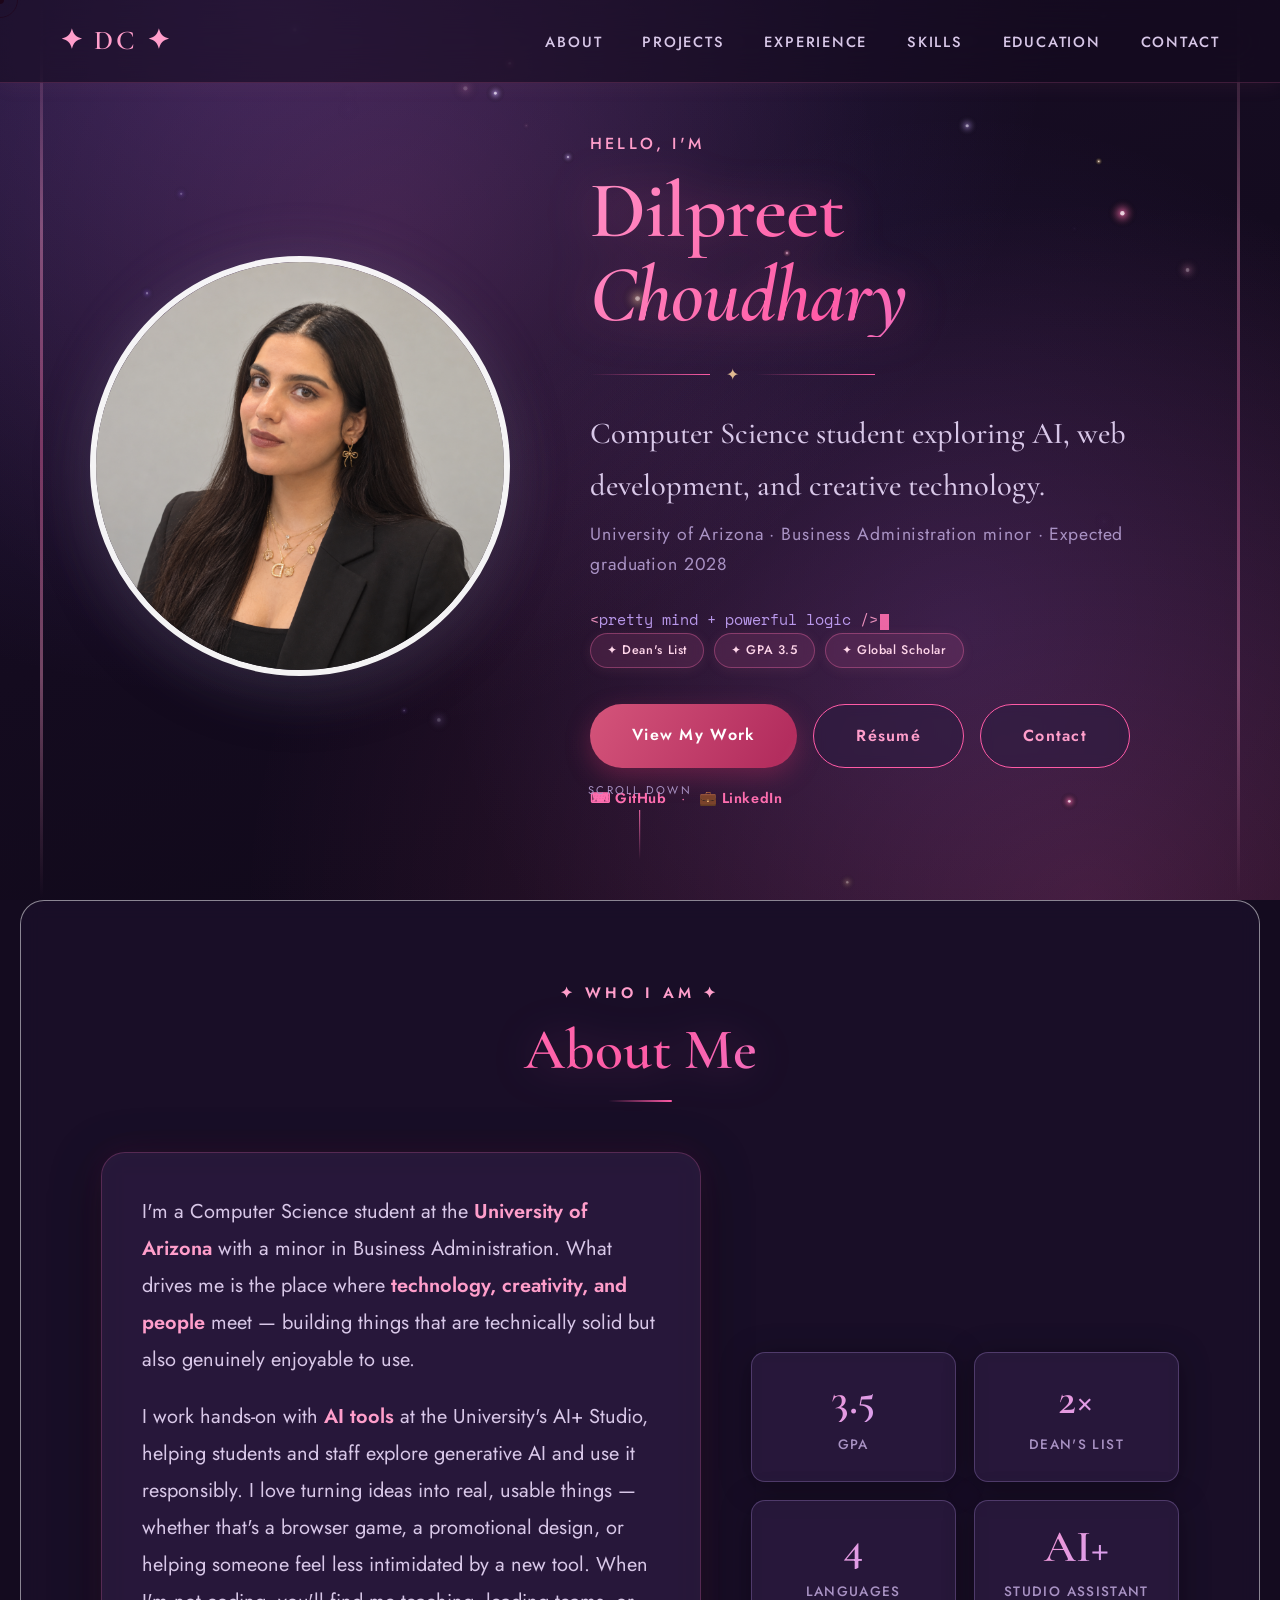
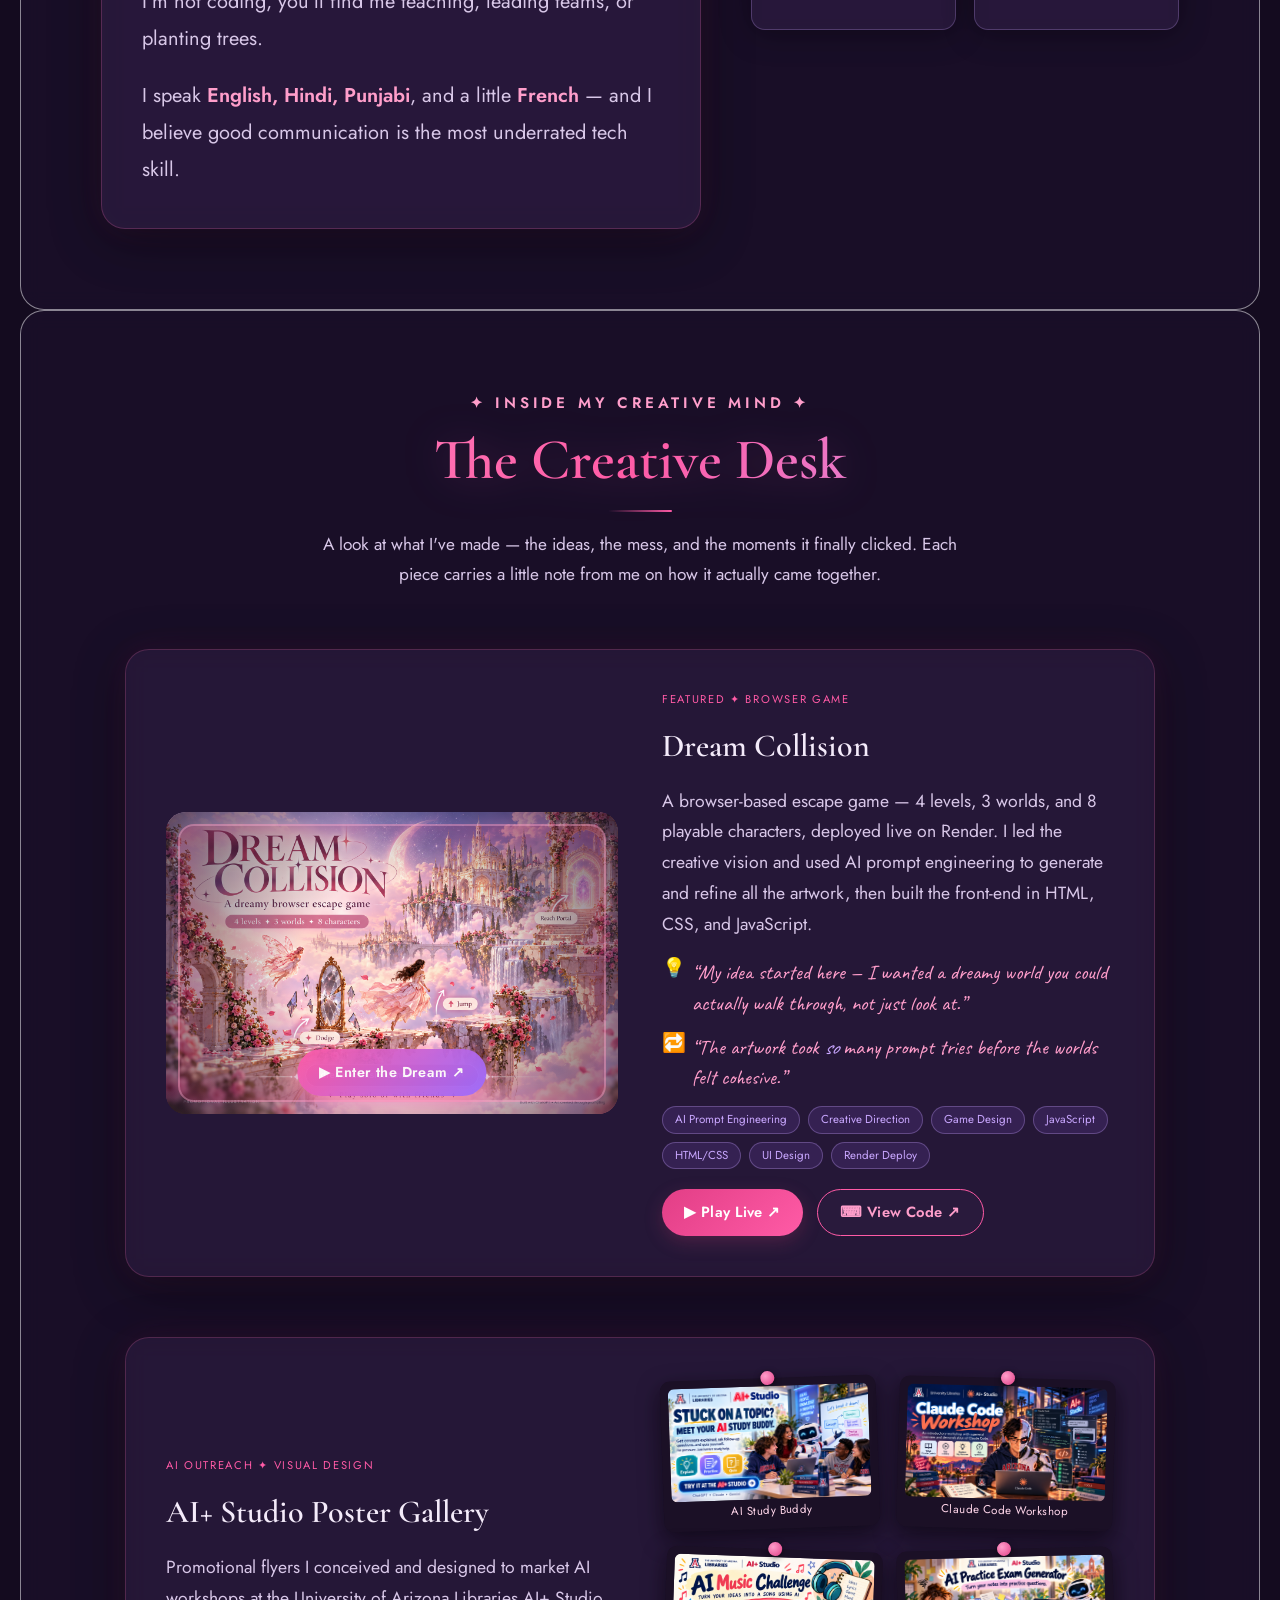
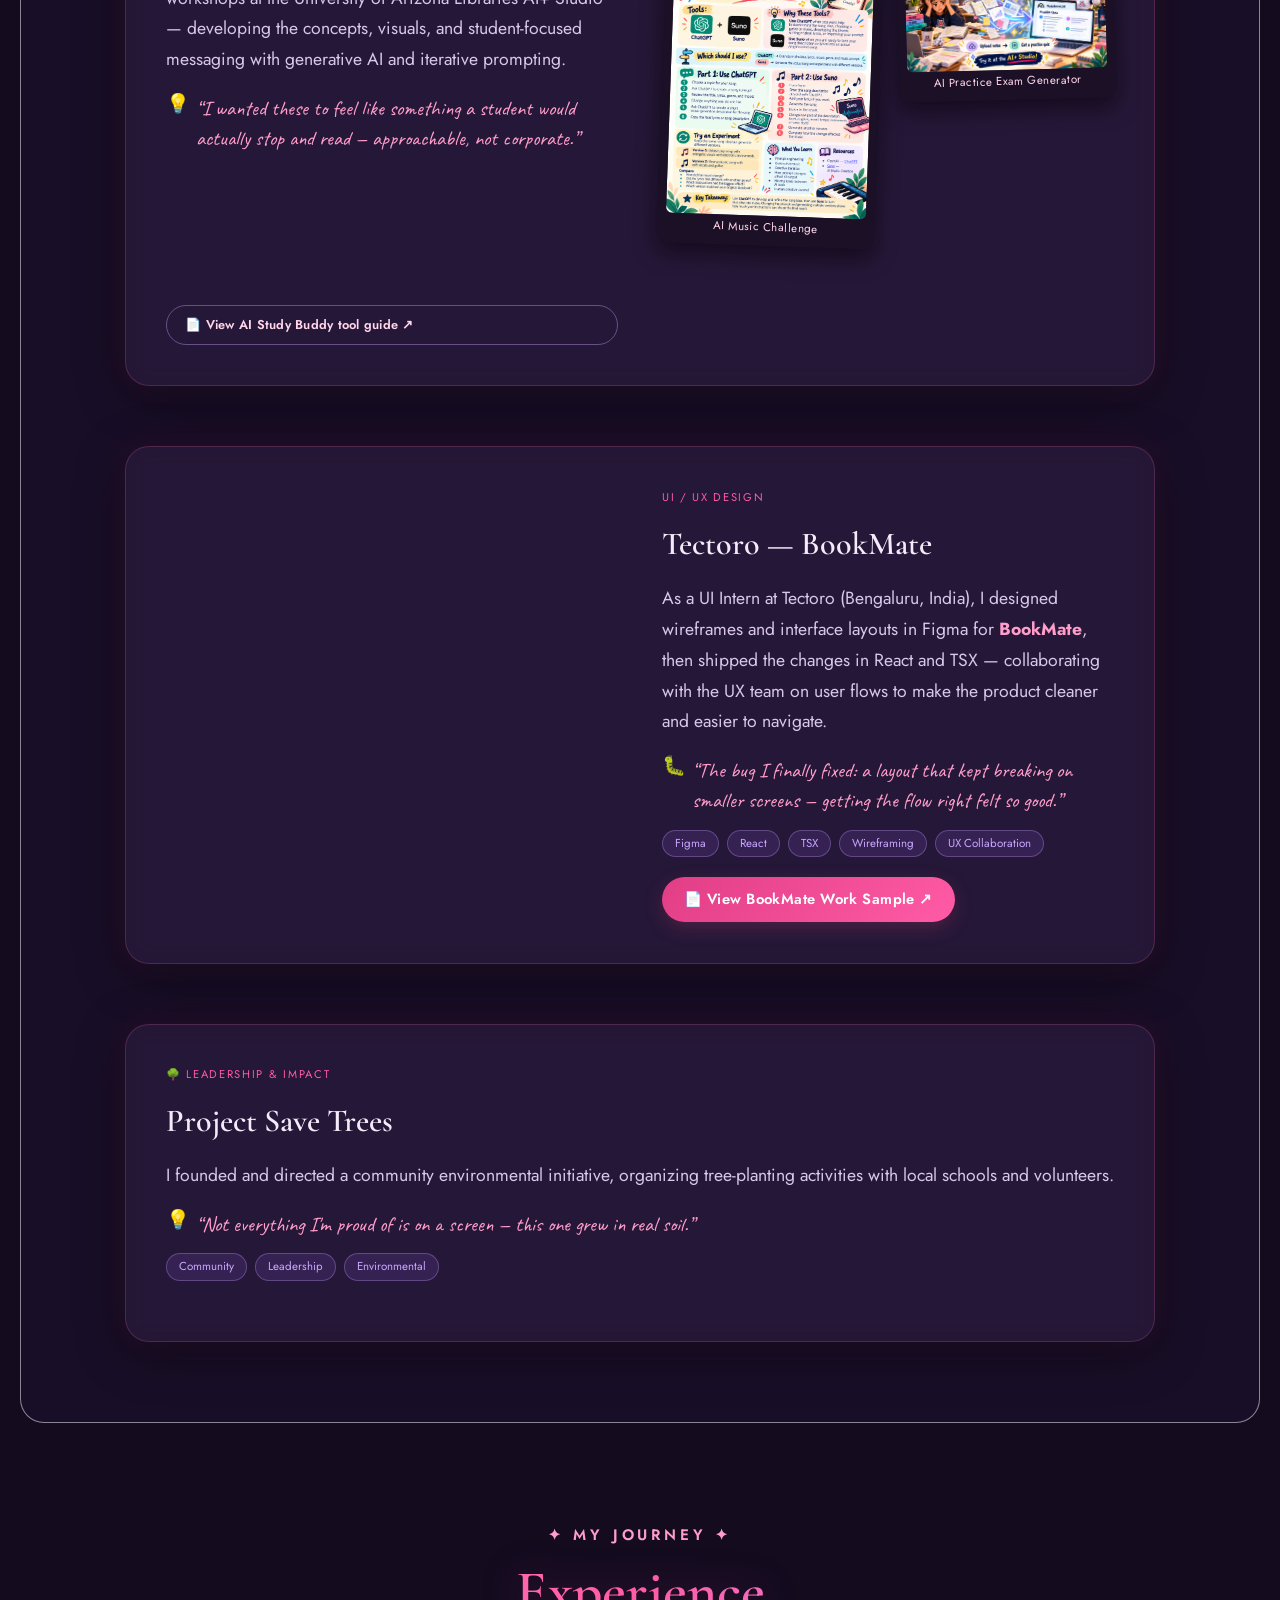
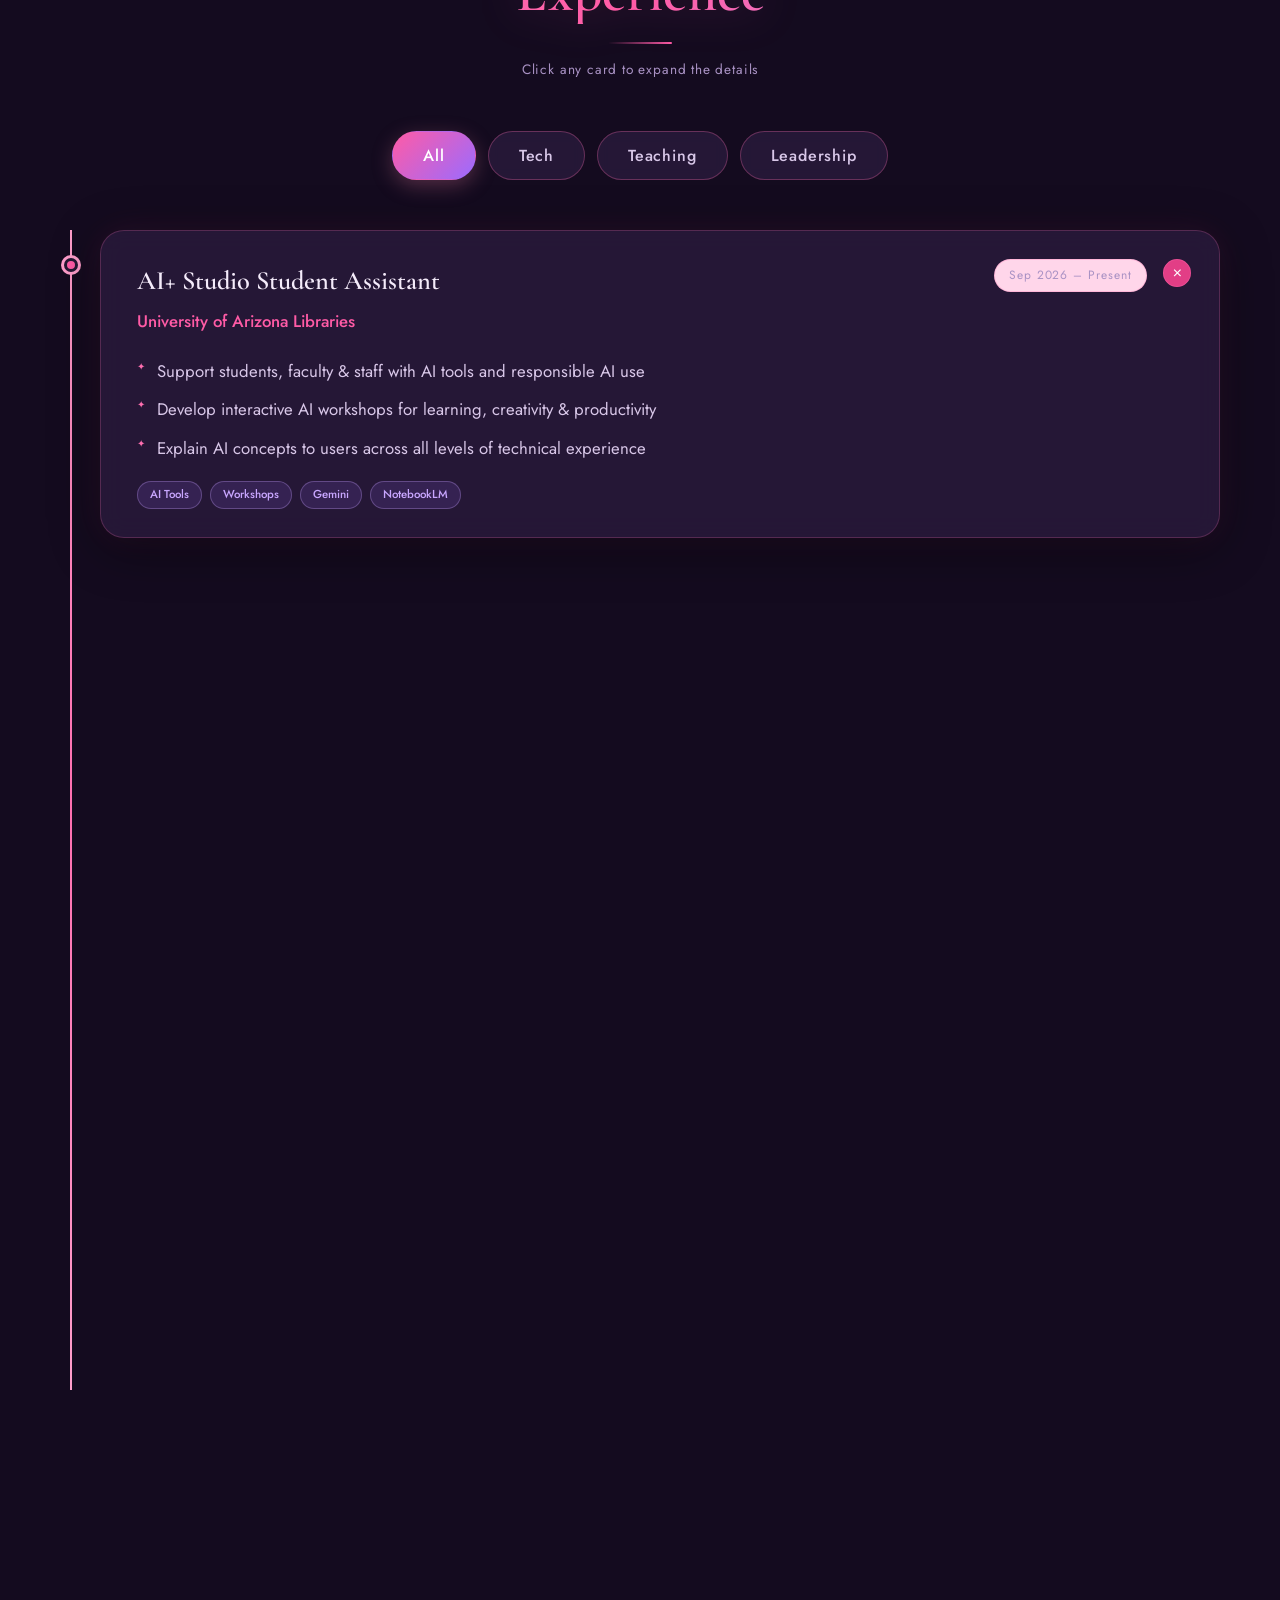
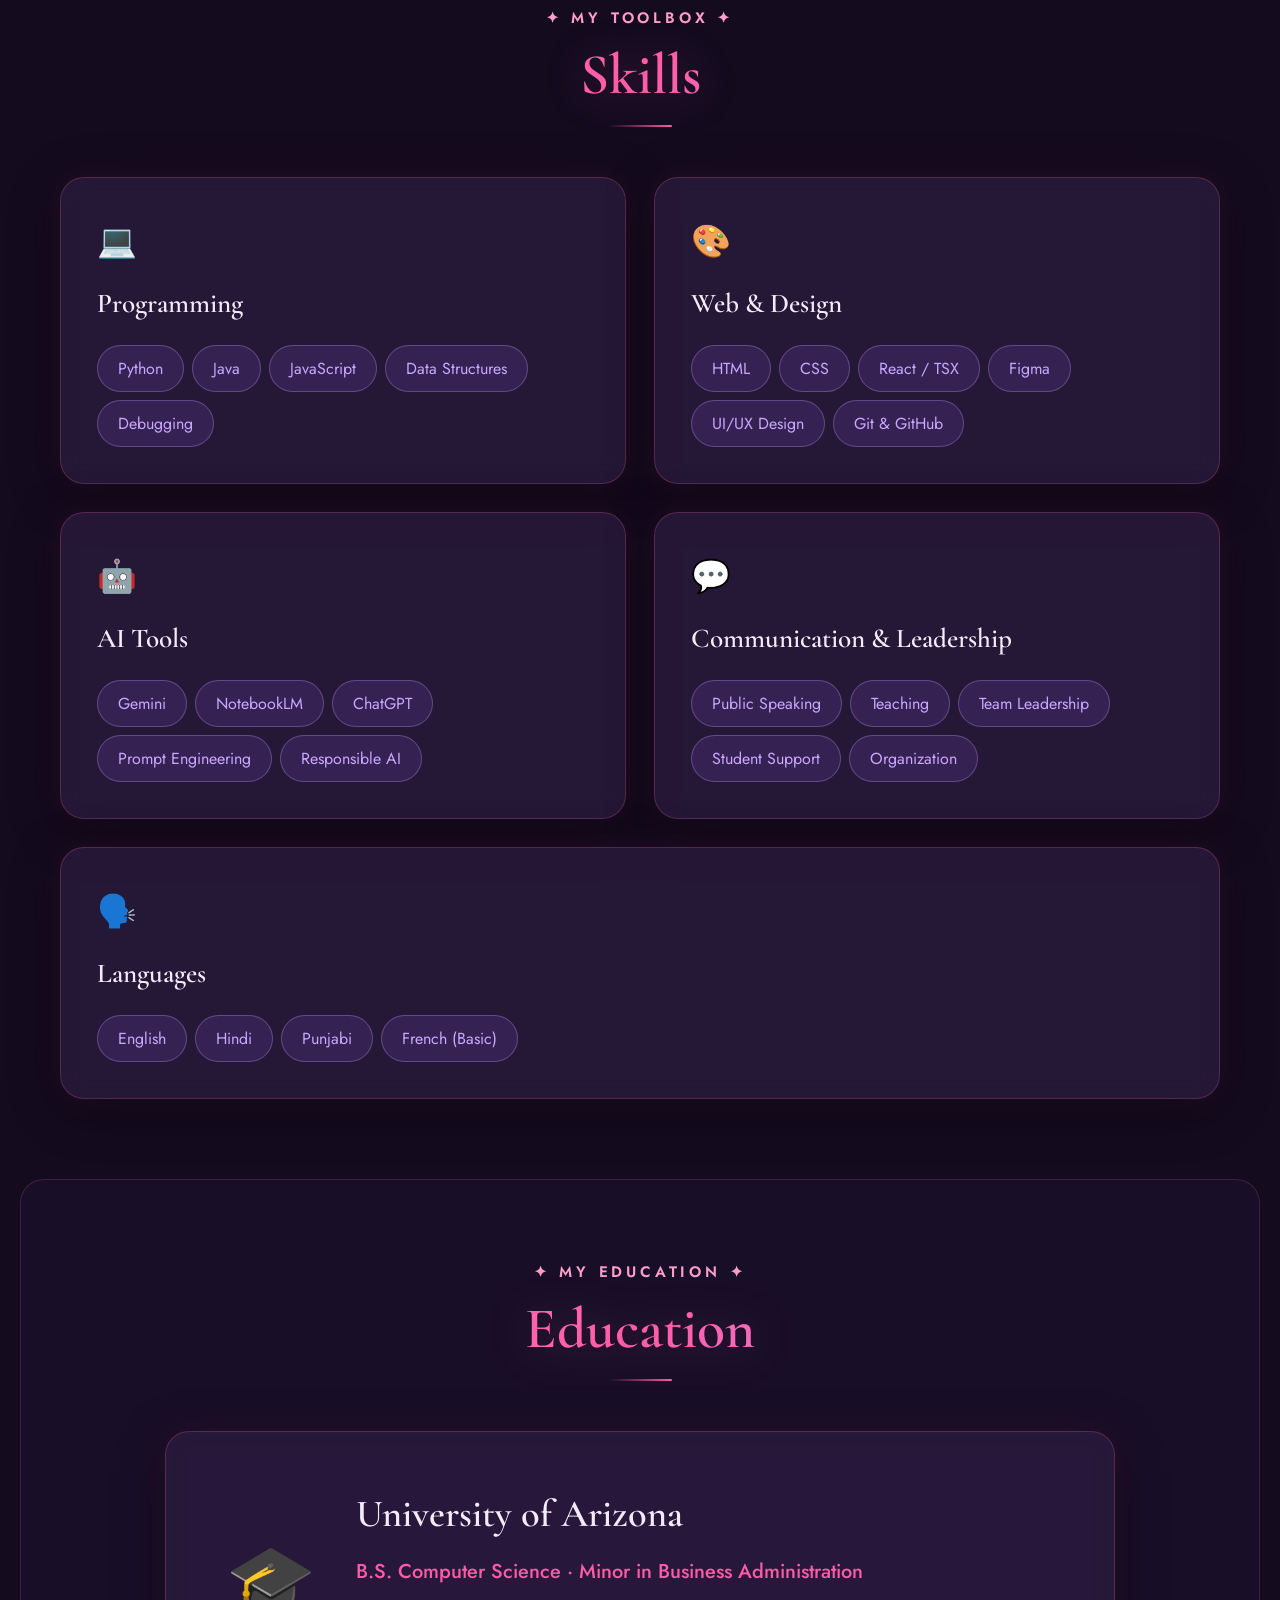
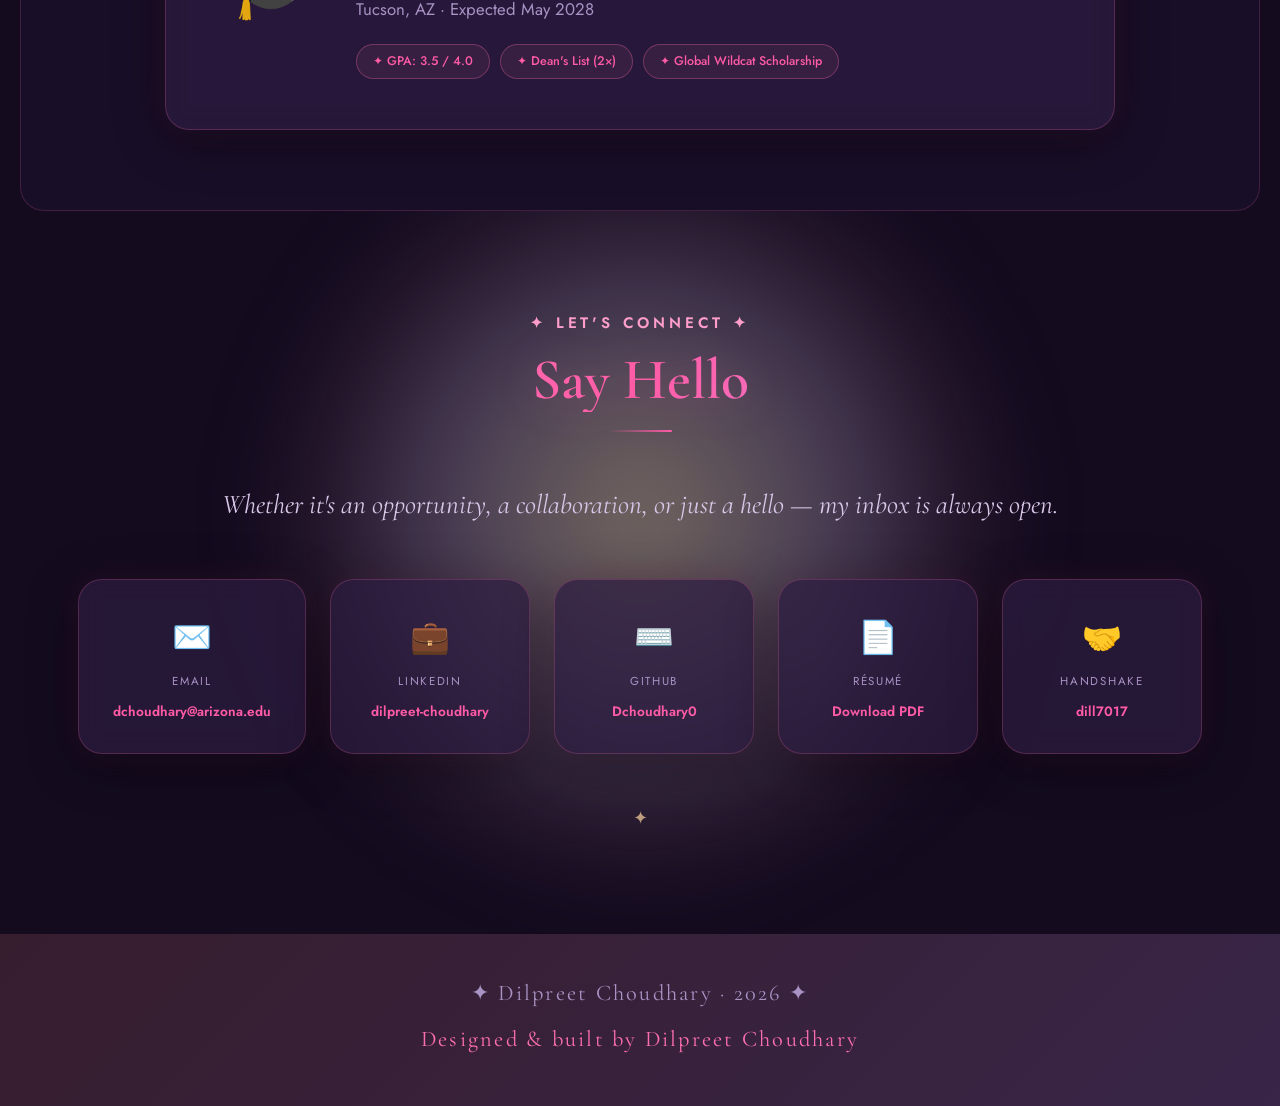
==== index.html @ d83d6a88 "Keep 4 posters in gallery; move 5th (tool guide) to a small button - Remove the AI Study Buddy tool-" ====
<!DOCTYPE html>
<html lang="en">
<head>
  <meta charset="UTF-8" />
  <meta name="viewport" content="width=device-width, initial-scale=1.0" />
  <title>Dilpreet Choudhary · Portfolio</title>

  <!-- ✦ SEO & SOCIAL PREVIEW ✦ -->
  <meta name="description" content="Dilpreet Choudhary — Computer Science student at the University of Arizona exploring AI, web development, and creative technology." />
  <meta name="author" content="Dilpreet Choudhary" />
  <meta name="theme-color" content="#f8d0de" />
  <meta property="og:type" content="website" />
  <meta property="og:title" content="Dilpreet Choudhary · Portfolio" />
  <meta property="og:description" content="Computer Science student exploring AI, web development, and creative technology." />
  <meta property="og:image" content="https://dchoudhary0.github.io/assets/headshot.png" />
  <meta property="og:url" content="https://dchoudhary0.github.io/" />
  <meta name="twitter:card" content="summary_large_image" />
  <meta name="twitter:title" content="Dilpreet Choudhary · Portfolio" />
  <meta name="twitter:description" content="Computer Science student exploring AI, web development, and creative technology." />
  <meta name="twitter:image" content="https://dchoudhary0.github.io/assets/headshot.png" />

  <link rel="preconnect" href="https://fonts.googleapis.com" />
  <link rel="preconnect" href="https://fonts.gstatic.com" crossorigin />
  <link href="https://fonts.googleapis.com/css2?family=Caveat:wght@500;600&family=Cormorant+Garamond:ital,wght@0,300;0,400;0,500;0,600;1,300;1,400&family=Jost:wght@300;400;500&family=Great+Vibes&family=Space+Mono:wght@400;700&display=swap" rel="stylesheet" />
  <link rel="stylesheet" href="style.css?v=20261010-dark" />
</head>
<body>

  <!-- ✦ SKIP LINK (accessibility) ✦ -->
  <a href="#main" class="skip-link">Skip to content</a>

  <!-- ✦ CLEAN PROFESSIONAL BACKGROUND ✦ -->
  <div class="dream-bg">
    <div class="dream-image" id="dreamImage"></div>
    <div class="dream-overlay"></div>
    <div class="dream-gradient"></div>
  </div>

  <!-- ✦ CUSTOM CURSOR ✦ -->
  <div class="cursor-dot" id="cursorDot"></div>
  <div class="cursor-ring" id="cursorRing"></div>

  <!-- ✦ SOFT SPARKLE PARTICLES CANVAS ✦ -->
  <canvas id="petalsCanvas" class="petals-canvas"></canvas>

  <!-- ✦ PROGRESS BAR ✦ -->
  <div class="scroll-progress" id="scrollProgress"></div>

  <!-- ✦ NAVIGATION ✦ -->
  <nav class="navbar" aria-label="Primary">
    <div class="nav-logo">✦ DC ✦</div>
    <button class="nav-toggle" id="navToggle" aria-label="Toggle menu" aria-expanded="false" aria-controls="navLinks">
      <span></span><span></span><span></span>
    </button>
    <ul class="nav-links" id="navLinks">
      <li><a href="#about">About</a></li>
      <li><a href="#projects">Projects</a></li>
      <li><a href="#experience">Experience</a></li>
      <li><a href="#skills">Skills</a></li>
      <li><a href="#education">Education</a></li>
      <li><a href="#contact">Contact</a></li>
    </ul>
  </nav>

  <main id="main">

  <!-- ✦ HERO SECTION ✦ -->
  <section class="hero" id="home">
    <div class="hero-ribbon ribbon-left"></div>
    <div class="hero-ribbon ribbon-right"></div>

    <div class="hero-content">
      <div class="hero-photo-wrapper">
        <img src="assets/headshot.png" alt="Portrait of Dilpreet Choudhary" class="hero-photo" onerror="this.onerror=null; this.style.display='none'; this.nextElementSibling.style.display='flex';" />
        <div class="hero-photo-placeholder">DC</div>
      </div>

      <div class="hero-text">
        <p class="hero-greeting">Hello, I'm</p>
        <h1 class="hero-name">Dilpreet<br/><em>Choudhary</em></h1>
        <div class="hero-divider">
          <span class="divider-mark">✦</span>
        </div>
        <p class="hero-title">Computer Science student exploring AI, web development, and creative technology.</p>
        <p class="hero-subtitle">University of Arizona · Business Administration minor · Expected graduation 2028</p>
        <p class="hero-code-line" aria-label="&lt; pretty mind + powerful logic /&gt;"><span class="tag">&lt;</span><span class="typed-code" id="typedCode" data-text="pretty mind + powerful logic"></span><span class="tag"> /&gt;</span><span class="cursor" aria-hidden="true"></span></p>
        <div class="hero-badges">
          <span class="badge">✦ Dean's List</span>
          <span class="badge">✦ GPA 3.5</span>
          <span class="badge">✦ Global Scholar</span>
        </div>
        <div class="hero-cta">
          <a href="#projects" class="btn-primary">View My Work</a>
          <a href="assets/google_resume.pdf" target="_blank" class="btn-secondary">Résumé</a>
          <a href="#contact" class="btn-secondary">Contact</a>
        </div>
        <div class="hero-social">
          <a href="https://github.com/Dchoudhary0" target="_blank" rel="noopener" aria-label="GitHub">⌨ GitHub</a>
          <span class="hero-social-sep">·</span>
          <a href="https://www.linkedin.com/in/dilpreet-choudhary-40729a323/" target="_blank" rel="noopener" aria-label="LinkedIn">💼 LinkedIn</a>
        </div>
      </div>
    </div>

    <div class="hero-scroll">
      <span>scroll down</span>
      <div class="scroll-line"></div>
    </div>
  </section>

  <!-- ✦ ABOUT SECTION ✦ -->
  <section class="about" id="about">
    <div class="section-header">
      <span class="section-tag">✦ who i am ✦</span>
      <h2 class="section-title">About Me</h2>
      <div class="title-rule"></div>
    </div>

    <div class="about-content">
      <div class="about-card">
        <p class="about-text">
          I'm a Computer Science student at the <strong>University of Arizona</strong> with a minor in
          Business Administration. What drives me is the place where <strong>technology, creativity, and
          people</strong> meet — building things that are technically solid but also genuinely enjoyable to use.
        </p>
        <p class="about-text">
          I work hands-on with <strong>AI tools</strong> at the University's AI+ Studio, helping students
          and staff explore generative AI and use it responsibly. I love turning ideas into real, usable
          things — whether that's a browser game, a promotional design, or helping someone feel less
          intimidated by a new tool. When I'm not coding, you'll find me teaching, leading teams, or
          planting trees.
        </p>
        <p class="about-text">
          I speak <strong>English, Hindi, Punjabi</strong>, and a little <strong>French</strong> —
          and I believe good communication is the most underrated tech skill.
        </p>
      </div>

      <div class="about-stats">
        <div class="stat-card">
          <span class="stat-number">3.5</span>
          <span class="stat-label">GPA</span>
        </div>
        <div class="stat-card">
          <span class="stat-number">2×</span>
          <span class="stat-label">Dean's List</span>
        </div>
        <div class="stat-card">
          <span class="stat-number">4</span>
          <span class="stat-label">Languages</span>
        </div>
        <div class="stat-card">
          <span class="stat-number">AI+</span>
          <span class="stat-label">Studio Assistant</span>
        </div>
      </div>
    </div>
  </section>

  <!-- ✦ PROJECTS — "Inside Dilpreet's Creative Mind" (creative desk) ✦ -->
  <section class="projects" id="projects">
    <div class="section-header">
      <span class="section-tag">✦ inside my creative mind ✦</span>
      <h2 class="section-title">The Creative Desk</h2>
      <div class="title-rule"></div>
      <p class="desk-intro">A look at what I've made — the ideas, the mess, and the moments it finally clicked.
        Each piece carries a little note from me on how it actually came together.</p>
    </div>

    <div class="desk">

      <!-- ─── DREAM COLLISION · dreamy portal ─── -->
      <article class="desk-item desk-dream">
        <div class="desk-visual portal" data-reveal>
          <img src="assets/dream-collision-gameplay.png" alt="Dream Collision gameplay — characters and dreamworlds" class="desk-img" onerror="this.onerror=null; this.src='assets/dream-collision.svg';" />
          <span class="portal-ring" aria-hidden="true"></span>
          <a href="https://dream-collision.onrender.com" target="_blank" rel="noopener" class="portal-cta">▶ Enter the Dream ↗</a>
        </div>
        <div class="desk-text">
          <div class="project-tag">Featured ✦ Browser Game</div>
          <h3 class="project-title">Dream Collision</h3>
          <p class="project-desc">
            A browser-based escape game — 4 levels, 3 worlds, and 8 playable characters, deployed live on Render.
            I led the creative vision and used AI prompt engineering to generate and refine all the artwork, then
            built the front-end in HTML, CSS, and JavaScript.
          </p>
          <p class="annotation annotation-idea">“My idea started here — I wanted a dreamy world you could actually walk through, not just look at.”</p>
          <p class="annotation annotation-tries">“The artwork took <em>so</em> many prompt tries before the worlds felt cohesive.”</p>
          <div class="project-tech">
            <span>AI Prompt Engineering</span><span>Creative Direction</span><span>Game Design</span><span>JavaScript</span><span>HTML/CSS</span><span>UI Design</span><span>Render Deploy</span>
          </div>
          <div class="project-links">
            <a href="https://dream-collision.onrender.com" target="_blank" rel="noopener" class="project-cta">▶ Play Live ↗</a>
            <a href="https://github.com/Dchoudhary0/dream-collision" target="_blank" rel="noopener" class="project-cta project-cta-alt">⌨ View Code ↗</a>
          </div>
        </div>
      </article>

      <!-- ─── WORKSHOP MARKETING · miniature poster gallery ─── -->
      <article class="desk-item desk-posters">
        <div class="desk-text">
          <div class="project-tag">AI Outreach ✦ Visual Design</div>
          <h3 class="project-title">AI+ Studio Poster Gallery</h3>
          <p class="project-desc">
            Promotional flyers I conceived and designed to market AI workshops at the University of Arizona
            Libraries AI+ Studio — developing the concepts, visuals, and student-focused messaging with
            generative AI and iterative prompting.
          </p>
          <p class="annotation annotation-idea">“I wanted these to feel like something a student would actually stop and read — approachable, not corporate.”</p>
        </div>
        <!-- pinned mini-posters -->
        <div class="poster-wall" data-reveal>
          <a href="assets/flyer-ai-study-buddy.png" target="_blank" rel="noopener" class="poster">
            <span class="poster-pin" aria-hidden="true"></span>
            <img src="assets/flyer-ai-study-buddy.png" alt="AI Study Buddy flyer" loading="lazy" />
            <span class="poster-label">AI Study Buddy</span>
          </a>
          <a href="assets/flyer-claude-workshop.png" target="_blank" rel="noopener" class="poster">
            <span class="poster-pin" aria-hidden="true"></span>
            <img src="assets/flyer-claude-workshop.png" alt="Claude Code Workshop flyer" loading="lazy" />
            <span class="poster-label">Claude Code Workshop</span>
          </a>
          <a href="assets/flyer-ai-music-challenge.png" target="_blank" rel="noopener" class="poster">
            <span class="poster-pin" aria-hidden="true"></span>
            <img src="assets/flyer-ai-music-challenge.png" alt="AI Music Challenge flyer" loading="lazy" />
            <span class="poster-label">AI Music Challenge</span>
          </a>
          <a href="assets/flyer-exam-generator.png" target="_blank" rel="noopener" class="poster">
            <span class="poster-pin" aria-hidden="true"></span>
            <img src="assets/flyer-exam-generator.png" alt="AI Practice Exam Generator flyer" loading="lazy" />
            <span class="poster-label">AI Practice Exam Generator</span>
          </a>
        </div>
        <a href="assets/flyer-study-buddy-guide.png" target="_blank" rel="noopener" class="poster-more-btn">📄 View AI Study Buddy tool guide ↗</a>
      </article>

      <!-- ─── TECTORO · interface preview ─── -->
      <article class="desk-item desk-ui">
        <div class="desk-visual bookmate-shots" data-reveal>
          <a href="assets/bookmate-login.png" target="_blank" rel="noopener" class="shot shot-hero">
            <img src="assets/bookmate-login.png" alt="BookMate login page UI I designed and built" loading="lazy" />
          </a>
          <div class="shot-thumbs">
            <a href="assets/bookmate-user-management.png" target="_blank" rel="noopener" class="shot">
              <img src="assets/bookmate-user-management.png" alt="BookMate user management dashboard" loading="lazy" />
            </a>
            <a href="assets/bookmate-orders-dashboard.png" target="_blank" rel="noopener" class="shot">
              <img src="assets/bookmate-orders-dashboard.png" alt="BookMate admin orders dashboard" loading="lazy" />
            </a>
            <a href="assets/bookmate-books-dashboard.png" target="_blank" rel="noopener" class="shot">
              <img src="assets/bookmate-books-dashboard.png" alt="BookMate admin uploaded books dashboard" loading="lazy" />
            </a>
          </div>
          <span class="ui-tag">Figma → React / TSX · click any screen to enlarge</span>
        </div>
        <div class="desk-text">
          <div class="project-tag">UI / UX Design</div>
          <h3 class="project-title">Tectoro — BookMate</h3>
          <p class="project-desc">
            As a UI Intern at Tectoro (Bengaluru, India), I designed wireframes and interface layouts in Figma
            for <strong>BookMate</strong>, then shipped the changes in React and TSX — collaborating with the UX
            team on user flows to make the product cleaner and easier to navigate.
          </p>
          <p class="annotation annotation-fix">“The bug I finally fixed: a layout that kept breaking on smaller screens — getting the flow right felt so good.”</p>
          <div class="project-tech">
            <span>Figma</span><span>React</span><span>TSX</span><span>Wireframing</span><span>UX Collaboration</span>
          </div>
          <div class="project-links">
            <a href="assets/Dilpreet_Choudhary_BookMate_Work_Sample.pdf" target="_blank" rel="noopener" class="project-cta">📄 View BookMate Work Sample ↗</a>
          </div>
        </div>
      </article>

      <!-- ─── PROJECT SAVE TREES · note card ─── -->
      <article class="desk-item desk-note">
        <div class="desk-text">
          <div class="project-tag">🌳 Leadership &amp; Impact</div>
          <h3 class="project-title">Project Save Trees</h3>
          <p class="project-desc">
            I founded and directed a community environmental initiative, organizing tree-planting activities
            with local schools and volunteers.
          </p>
          <p class="annotation annotation-idea">“Not everything I'm proud of is on a screen — this one grew in real soil.”</p>
          <div class="project-tech">
            <span>Community</span><span>Leadership</span><span>Environmental</span>
          </div>
        </div>
      </article>

    </div>
  </section>
  <!-- ✦ EXPERIENCE SECTION ✦ -->
  <section class="experience" id="experience">
    <div class="section-header">
      <span class="section-tag">✦ my journey ✦</span>
      <h2 class="section-title">Experience</h2>
      <div class="title-rule"></div>
      <p class="section-hint">Click any card to expand the details</p>
    </div>

    <!-- Interactive Filter Buttons -->
    <div class="exp-filters" role="group" aria-label="Filter experience">
      <button class="filter-btn active" data-filter="all">All</button>
      <button class="filter-btn" data-filter="tech">Tech</button>
      <button class="filter-btn" data-filter="teaching">Teaching</button>
      <button class="filter-btn" data-filter="leadership">Leadership</button>
    </div>

    <div class="timeline">

      <div class="timeline-item" data-category="tech teaching">
        <div class="timeline-dot"></div>
        <div class="timeline-card" tabindex="0">
          <div class="tl-header">
            <div>
              <h3 class="tl-role">AI+ Studio Student Assistant</h3>
              <p class="tl-org">University of Arizona Libraries</p>
            </div>
            <span class="tl-date">Sep 2026 – Present</span>
          </div>
          <div class="tl-body">
            <ul class="tl-list">
              <li>Support students, faculty & staff with AI tools and responsible AI use</li>
              <li>Develop interactive AI workshops for learning, creativity & productivity</li>
              <li>Explain AI concepts to users across all levels of technical experience</li>
            </ul>
            <div class="tl-tags">
              <span>AI Tools</span><span>Workshops</span><span>Gemini</span><span>NotebookLM</span>
            </div>
          </div>
          <span class="tl-expand-icon">＋</span>
        </div>
      </div>

      <div class="timeline-item" data-category="leadership">
        <div class="timeline-dot"></div>
        <div class="timeline-card" tabindex="0">
          <div class="tl-header">
            <div>
              <h3 class="tl-role">Student Worker – Language Training Center</h3>
              <p class="tl-org">University of Arizona</p>
            </div>
            <span class="tl-date">Sep 2026 – Present</span>
          </div>
          <div class="tl-body">
            <ul class="tl-list">
              <li>Support language-training programs serving U.S. Army personnel</li>
              <li>Assist with enrollment, scheduling, records & professional correspondence</li>
            </ul>
            <div class="tl-tags">
              <span>Administration</span><span>Communication</span><span>Organization</span>
            </div>
          </div>
          <span class="tl-expand-icon">＋</span>
        </div>
      </div>

      <div class="timeline-item" data-category="tech">
        <div class="timeline-dot"></div>
        <div class="timeline-card" tabindex="0">
          <div class="tl-header">
            <div>
              <h3 class="tl-role">UI Intern</h3>
              <p class="tl-org">Tectoro · Bengaluru, India</p>
            </div>
            <span class="tl-date">Jun – Aug 2025</span>
          </div>
          <div class="tl-body">
            <ul class="tl-list">
              <li>Created wireframes & interface designs using Figma</li>
              <li>Contributed to UI changes using React and TSX</li>
              <li>Collaborated with UX team on layouts and user flows</li>
            </ul>
            <div class="tl-tags">
              <span>Figma</span><span>React</span><span>TSX</span><span>UI/UX</span>
            </div>
          </div>
          <span class="tl-expand-icon">＋</span>
        </div>
      </div>

      <div class="timeline-item" data-category="tech teaching">
        <div class="timeline-dot"></div>
        <div class="timeline-card" tabindex="0">
          <div class="tl-header">
            <div>
              <h3 class="tl-role">Python Teaching Assistant</h3>
              <p class="tl-org">Department of Computer Science, U of A</p>
            </div>
            <span class="tl-date">Jan – May 2025</span>
          </div>
          <div class="tl-body">
            <ul class="tl-list">
              <li>Helped students with Python, debugging & introductory data structures</li>
              <li>Guided students through programming problems with patience & clarity</li>
            </ul>
            <div class="tl-tags">
              <span>Python</span><span>Teaching</span><span>Data Structures</span>
            </div>
          </div>
          <span class="tl-expand-icon">＋</span>
        </div>
      </div>

      <div class="timeline-item" data-category="leadership teaching">
        <div class="timeline-dot"></div>
        <div class="timeline-card" tabindex="0">
          <div class="tl-header">
            <div>
              <h3 class="tl-role">Student Lead & Trainer</h3>
              <p class="tl-org">Starbucks · Arizona Student Unions</p>
            </div>
            <span class="tl-date">Jan 2025 – Sep 2026</span>
          </div>
          <div class="tl-body">
            <ul class="tl-list">
              <li>Led shifts & coordinated team workflow during high-volume campus operations</li>
              <li>Trained new employees on service, POS systems & safety procedures</li>
            </ul>
            <div class="tl-tags">
              <span>Leadership</span><span>Training</span><span>Team Management</span>
            </div>
          </div>
          <span class="tl-expand-icon">＋</span>
        </div>
      </div>

      <div class="timeline-item" data-category="leadership">
        <div class="timeline-dot"></div>
        <div class="timeline-card" tabindex="0">
          <div class="tl-header">
            <div>
              <h3 class="tl-role">Founder & Director</h3>
              <p class="tl-org">Project Save Trees</p>
            </div>
            <span class="tl-date">May 2021</span>
          </div>
          <div class="tl-body">
            <ul class="tl-list">
              <li>Founded an environmental initiative organizing tree-planting with schools & volunteers</li>
            </ul>
            <div class="tl-tags">
              <span>Leadership</span><span>Community</span><span>Environment</span>
            </div>
          </div>
          <span class="tl-expand-icon">＋</span>
        </div>
      </div>

    </div>
  </section>


  <!-- ✦ SKILLS SECTION ✦ -->
  <section class="skills" id="skills">
    <div class="section-header">
      <span class="section-tag">✦ my toolbox ✦</span>
      <h2 class="section-title">Skills</h2>
      <div class="title-rule"></div>
    </div>

    <div class="skills-grid">

      <div class="skill-category">
        <div class="skill-cat-icon">💻</div>
        <h3>Programming</h3>
        <div class="skill-pills">
          <span>Python</span>
          <span>Java</span>
          <span>JavaScript</span>
          <span>Data Structures</span>
          <span>Debugging</span>
        </div>
      </div>

      <div class="skill-category">
        <div class="skill-cat-icon">🎨</div>
        <h3>Web &amp; Design</h3>
        <div class="skill-pills">
          <span>HTML</span>
          <span>CSS</span>
          <span>React / TSX</span>
          <span>Figma</span>
          <span>UI/UX Design</span>
          <span>Git &amp; GitHub</span>
        </div>
      </div>

      <div class="skill-category">
        <div class="skill-cat-icon">🤖</div>
        <h3>AI Tools</h3>
        <div class="skill-pills">
          <span>Gemini</span>
          <span>NotebookLM</span>
          <span>ChatGPT</span>
          <span>Prompt Engineering</span>
          <span>Responsible AI</span>
        </div>
      </div>

      <div class="skill-category">
        <div class="skill-cat-icon">💬</div>
        <h3>Communication &amp; Leadership</h3>
        <div class="skill-pills">
          <span>Public Speaking</span>
          <span>Teaching</span>
          <span>Team Leadership</span>
          <span>Student Support</span>
          <span>Organization</span>
        </div>
      </div>

      <div class="skill-category skill-wide">
        <div class="skill-cat-icon">🗣️</div>
        <h3>Languages</h3>
        <div class="skill-pills">
          <span>English</span>
          <span>Hindi</span>
          <span>Punjabi</span>
          <span>French (Basic)</span>
        </div>
      </div>

    </div>
  </section>

  <!-- ✦ EDUCATION SECTION ✦ -->
  <section class="education" id="education">
    <div class="section-header">
      <span class="section-tag">✦ my education ✦</span>
      <h2 class="section-title">Education</h2>
      <div class="title-rule"></div>
    </div>
    <div class="edu-card">
      <div class="edu-icon">🎓</div>
      <div class="edu-info">
        <h3>University of Arizona</h3>
        <p class="edu-degree">B.S. Computer Science · Minor in Business Administration</p>
        <p class="edu-location">Tucson, AZ · Expected May 2028</p>
        <div class="edu-badges">
          <span>✦ GPA: 3.5 / 4.0</span>
          <span>✦ Dean's List (2×)</span>
          <span>✦ Global Wildcat Scholarship</span>
        </div>
      </div>
    </div>
  </section>

  <!-- ✦ CONTACT SECTION ✦ -->
  <section class="contact" id="contact">
    <div class="section-header">
      <span class="section-tag">✦ let's connect ✦</span>
      <h2 class="section-title">Say Hello</h2>
      <div class="title-rule"></div>
    </div>

    <div class="contact-content">
      <p class="contact-intro">
        Whether it's an opportunity, a collaboration, or just a hello — my inbox is always open.
      </p>

      <div class="contact-cards">
        <a href="mailto:dchoudhary@arizona.edu" class="contact-card">
          <span class="contact-icon">✉️</span>
          <span class="contact-label">Email</span>
          <span class="contact-value">dchoudhary@arizona.edu</span>
        </a>
        <a href="https://www.linkedin.com/in/dilpreet-choudhary-40729a323/" target="_blank" rel="noopener" class="contact-card">
          <span class="contact-icon">💼</span>
          <span class="contact-label">LinkedIn</span>
          <span class="contact-value">dilpreet-choudhary</span>
        </a>
        <a href="https://github.com/Dchoudhary0" target="_blank" rel="noopener" class="contact-card">
          <span class="contact-icon">⌨️</span>
          <span class="contact-label">GitHub</span>
          <span class="contact-value">Dchoudhary0</span>
        </a>
        <a href="assets/google_resume.pdf" target="_blank" rel="noopener" class="contact-card">
          <span class="contact-icon">📄</span>
          <span class="contact-label">Résumé</span>
          <span class="contact-value">Download PDF</span>
        </a>
        <a href="https://app.joinhandshake.com/profiles/dill7017" target="_blank" rel="noopener" class="contact-card contact-card-secondary">
          <span class="contact-icon">🤝</span>
          <span class="contact-label">Handshake</span>
          <span class="contact-value">dill7017</span>
        </a>
      </div>

      <div class="contact-footer-mark">✦</div>
    </div>
  </section>

  </main>

  <!-- ✦ FOOTER ✦ -->
  <footer class="footer">
    <p>✦ Dilpreet Choudhary · 2026 ✦</p>
    <p class="footer-sub">Designed &amp; built by Dilpreet Choudhary</p>
  </footer>

  <script src="script.js?v=20261010-dark"></script>
</body>
</html>
---- style.css ----
/* ✦ ROOT VARIABLES ✦ */
:root {
  /* ✦ GIRLY CODER AESTHETIC — pink & violet on a dreamy dark purple-navy.
     "Software girl / girls who code" vibe. Variable names kept so the
     existing component rules restyle cleanly. ✦ */

  /* Dark base layers (backgrounds / surfaces) */
  --bg-deep: #140b1f;      /* page base, deep purple-navy */
  --bg-mid: #1e1230;       /* mid layer */
  --surface: #241733;      /* card surface */
  --surface-soft: #2d1d40; /* raised surface */

  /* Pink + violet accents (the stars of the show) */
  --pink-light: #ffd6ea;   /* light pink text/accents on dark */
  --pink-soft: #ff9ecb;    /* soft hot pink */
  --pink-mid: #ff6fb0;     /* vivid pink */
  --pink-deep: #ff5ba6;    /* hot pink accent */
  --pink-rose: #e23e86;    /* deep rose */
  --lavender: #c9a7ff;     /* light violet */
  --lavender-deep: #9b6bff;/* vivid violet */
  --blush: #3a2347;        /* dark blush surface */
  --cream: #241733;        /* (reused as a dark surface) */
  --cream-dark: #1e1230;
  --gold: #ffd6a0;         /* warm accent (sparkle glow) */
  --gold-light: #ffe8c7;
  --gold-bright: #ffd98a;

  /* Text on the dark theme */
  --text-dark: #f4ebfa;    /* primary text (light) */
  --text-mid: #d8c7e8;     /* secondary text */
  --text-light: #a992c4;   /* muted text */

  --white: #ffffff;
  --glass: rgba(45, 29, 64, 0.55);
  --glass-border: rgba(255, 111, 176, 0.25);
  --font-serif: 'Cormorant Garamond', Georgia, serif;
  --font-sans: 'Jost', sans-serif;
  --font-script: 'Great Vibes', cursive;
  --font-mono: 'Space Mono', 'SFMono-Regular', ui-monospace, Menlo, Consolas, monospace;
  --font-hand: 'Caveat', 'Segoe Script', cursive;
  --shadow-soft: 0 4px 30px rgba(0, 0, 0, 0.35);
  --shadow-card: 0 10px 50px rgba(0, 0, 0, 0.45), 0 0 30px rgba(255, 91, 166, 0.1);
  --shadow-glow: 0 0 40px rgba(255, 111, 176, 0.4);
  --border-pink: 1px solid rgba(255, 111, 176, 0.3);
  --radius: 24px;
  --radius-sm: 14px;
}

/* ✦ RESET & BASE ✦ */
*, *::before, *::after { box-sizing: border-box; margin: 0; padding: 0; }

html { scroll-behavior: smooth; }

body {
  font-family: var(--font-sans);
  background-color: var(--bg-deep);
  color: var(--text-dark);
  overflow-x: hidden;
  line-height: 1.7;
}
/* Keep the normal system cursor usable; the decorative dot/ring just adds flair. */

/* ✦═══════════════════════════════════════════════════════✦
   DREAMY FANTASY BACKGROUND
   ✦═══════════════════════════════════════════════════════✦ */
.dream-bg {
  position: fixed;
  inset: 0;
  z-index: -2;
  overflow: hidden;
  pointer-events: none;
}

/* ✦ DREAMY DARK CODER BACKDROP — deep purple-navy with pink/violet glow ✦ */
.dream-image {
  position: absolute;
  inset: 0;
  background:
    radial-gradient(ellipse at 20% 0%, rgba(155, 107, 255, 0.22), transparent 55%),
    radial-gradient(ellipse at 85% 100%, rgba(255, 91, 166, 0.2), transparent 55%),
    linear-gradient(160deg, #1a0f29 0%, #140b1f 50%, #0f0818 100%);
}

/* soft glow pools for depth */
.dream-overlay {
  position: absolute;
  inset: 0;
  background:
    radial-gradient(circle at 30% 25%, rgba(255, 111, 176, 0.12), transparent 45%),
    radial-gradient(circle at 75% 70%, rgba(155, 107, 255, 0.14), transparent 45%);
}

.dream-gradient {
  position: absolute;
  inset: -20%;
  z-index: -1;
  background: linear-gradient(135deg, #1a0f29 0%, #140b1f 50%, #0f0818 100%);
}

/* Very soft, muted ambient orbs — subtle depth, not childish color */
.aura {
  position: absolute;
  border-radius: 50%;
  filter: blur(100px);
  opacity: 0.22;
  animation: auraFloat 22s ease-in-out infinite;
}
.aura-1 {
  width: 560px; height: 560px;
  background: radial-gradient(circle, rgba(150, 125, 160, 0.4), transparent 70%);
  top: -120px; left: -90px;
}
.aura-2 {
  width: 500px; height: 500px;
  background: radial-gradient(circle, rgba(135, 120, 155, 0.38), transparent 70%);
  top: 30%; right: -110px;
  animation-delay: 5s;
}
.aura-3 {
  width: 460px; height: 460px;
  background: radial-gradient(circle, rgba(170, 150, 120, 0.3), transparent 70%);
  bottom: -90px; left: 30%;
  animation-delay: 10s;
}
.aura-4 {
  width: 420px; height: 420px;
  background: radial-gradient(circle, rgba(150, 130, 158, 0.35), transparent 70%);
  top: 55%; left: 10%;
  animation-delay: 7s;
}
@keyframes auraFloat {
  0%, 100% { transform: translate(0, 0) scale(1); }
  33% { transform: translate(40px, -30px) scale(1.1); }
  66% { transform: translate(-30px, 40px) scale(0.95); }
}

/* Glowing moon */
.moon {
  position: absolute;
  top: 8%; right: 12%;
  width: 110px; height: 110px;
  border-radius: 50%;
  background: radial-gradient(circle at 35% 35%, #fff9f0, #fbe8d5 60%, #f0d98a);
  box-shadow: 0 0 60px rgba(240, 217, 138, 0.7), 0 0 120px rgba(248, 208, 222, 0.5);
  animation: moonGlow 6s ease-in-out infinite;
}
@keyframes moonGlow {
  0%, 100% { box-shadow: 0 0 60px rgba(240, 217, 138, 0.7), 0 0 120px rgba(248, 208, 222, 0.5); }
  50% { box-shadow: 0 0 80px rgba(240, 217, 138, 0.9), 0 0 160px rgba(248, 208, 222, 0.7); }
}

/* Drifting clouds */
.cloud {
  position: absolute;
  background: radial-gradient(ellipse, rgba(255, 252, 254, 0.93), rgba(255, 255, 255, 0) 70%);
  border-radius: 50%;
  filter: blur(8px);
  animation: cloudDrift 40s linear infinite;
}
.cloud-1 { width: 300px; height: 120px; top: 20%; left: -300px; animation-duration: 55s; }
.cloud-2 { width: 220px; height: 90px; top: 55%; left: -220px; animation-duration: 70s; animation-delay: 10s; }
.cloud-3 { width: 350px; height: 130px; top: 75%; left: -350px; animation-duration: 60s; animation-delay: 25s; }
@keyframes cloudDrift {
  from { transform: translateX(0); }
  to { transform: translateX(calc(100vw + 400px)); }
}

/* Castle silhouettes */
.castle {
  position: absolute;
  bottom: 0;
  width: 280px;
  height: 320px;
  opacity: 0.18;
  background-repeat: no-repeat;
  background-size: contain;
  background-position: bottom;
}
.castle {
  width: 360px;
  height: 420px;
  opacity: 0.28;
}
.castle-left {
  left: -50px;
  background-image: url("data:image/svg+xml,%3Csvg xmlns='http://www.w3.org/2000/svg' width='280' height='320' viewBox='0 0 280 320'%3E%3Cg fill='%23c96b8a'%3E%3Crect x='100' y='140' width='80' height='180'/%3E%3Cpolygon points='100,140 140,90 180,140'/%3E%3Crect x='70' y='180' width='40' height='140'/%3E%3Cpolygon points='70,180 90,145 110,180'/%3E%3Crect x='170' y='180' width='40' height='140'/%3E%3Cpolygon points='170,180 190,145 210,180'/%3E%3Crect x='40' y='220' width='30' height='100'/%3E%3Cpolygon points='40,220 55,195 70,220'/%3E%3Crect x='210' y='220' width='30' height='100'/%3E%3Cpolygon points='210,220 225,195 240,220'/%3E%3C/g%3E%3C/svg%3E");
}
.castle-right {
  right: -50px;
  transform: scaleX(-1);
  background-image: url("data:image/svg+xml,%3Csvg xmlns='http://www.w3.org/2000/svg' width='280' height='320' viewBox='0 0 280 320'%3E%3Cg fill='%23d4547a'%3E%3Crect x='100' y='160' width='80' height='160'/%3E%3Cpolygon points='100,160 140,110 180,160'/%3E%3Crect x='75' y='200' width='35' height='120'/%3E%3Cpolygon points='75,200 92,170 110,200'/%3E%3Crect x='170' y='200' width='35' height='120'/%3E%3Cpolygon points='170,200 187,170 205,200'/%3E%3C/g%3E%3C/svg%3E");
}
.castle-center {
  left: 50%;
  transform: translateX(-50%);
  width: 300px;
  height: 300px;
  opacity: 0.14;
  background-image: url("data:image/svg+xml,%3Csvg xmlns='http://www.w3.org/2000/svg' width='280' height='320' viewBox='0 0 280 320'%3E%3Cg fill='%239b6fc9'%3E%3Crect x='110' y='150' width='60' height='170'/%3E%3Cpolygon points='110,150 140,100 170,150'/%3E%3Crect x='85' y='190' width='30' height='130'/%3E%3Cpolygon points='85,190 100,160 115,190'/%3E%3Crect x='165' y='190' width='30' height='130'/%3E%3Cpolygon points='165,190 180,160 195,190'/%3E%3C/g%3E%3C/svg%3E");
}
@media (max-width: 768px) {
  .castle { width: 200px; height: 230px; opacity: 0.18; }
  .castle-center { display: none; }
  .moon { width: 70px; height: 70px; }
}

/* ✦ SPARKLE TRAIL ✦ */
.sparkle {
  position: fixed;
  pointer-events: none;
  z-index: 9998;
  font-size: 0.9rem;
  animation: sparkleFade 0.9s ease-out forwards;
}
@keyframes sparkleFade {
  0% { opacity: 1; transform: translate(-50%, -50%) scale(1) rotate(0deg); }
  100% { opacity: 0; transform: translate(-50%, -80px) scale(0.3) rotate(90deg); }
}

/* ✦ SCROLLBAR ✦ */
::-webkit-scrollbar { width: 6px; }
::-webkit-scrollbar-track { background: var(--pink-light); }
::-webkit-scrollbar-thumb { background: var(--pink-mid); border-radius: 10px; }

/* ✦ CUSTOM CURSOR ✦ */
.cursor-dot, .cursor-ring {
  position: fixed;
  top: 0; left: 0;
  pointer-events: none;
  z-index: 9999;
  border-radius: 50%;
  transform: translate(-50%, -50%);
  mix-blend-mode: multiply;
}
.cursor-dot {
  width: 8px;
  height: 8px;
  background: var(--pink-rose);
  transition: transform 0.1s ease;
}
.cursor-ring {
  width: 36px;
  height: 36px;
  border: 1.5px solid var(--pink-mid);
  transition: transform 0.18s ease, width 0.25s ease, height 0.25s ease, border-color 0.25s;
}
.cursor-ring.hovering {
  width: 56px;
  height: 56px;
  border-color: var(--pink-rose);
  background: rgba(248, 208, 222, 0.2);
}
/* hide custom cursor on touch devices */
@media (hover: none) {
  .cursor-dot, .cursor-ring { display: none; }
}

/* ✦ FALLING PETALS CANVAS ✦ */
.petals-canvas {
  position: fixed;
  inset: 0;
  width: 100%;
  height: 100%;
  pointer-events: none;
  z-index: 1;
}

/* ✦ SCROLL PROGRESS BAR ✦ */
.scroll-progress {
  position: fixed;
  top: 0;
  left: 0;
  height: 3px;
  width: 0%;
  background: linear-gradient(90deg, var(--pink-soft), var(--pink-rose), var(--gold));
  z-index: 200;
  transition: width 0.1s ease;
  box-shadow: 0 0 10px rgba(212, 84, 122, 0.5);
}

/* ✦ FLOATING BOWS ✦ */
.bow-decor {
  position: fixed;
  font-size: 3rem;
  opacity: 0.5;
  pointer-events: none;
  z-index: 0;
  animation: floatBow 6s ease-in-out infinite;
  filter: drop-shadow(0 4px 12px rgba(201, 107, 138, 0.25));
}
.bow-top-left { top: 80px; left: 30px; animation-delay: 0s; }
.bow-top-right { top: 80px; right: 30px; font-size: 2.6rem; animation-delay: 3s; }
.bow-mid-left { top: 42%; left: 40px; font-size: 2.4rem; animation-delay: 1.5s; opacity: 0.4; }
.bow-mid-right { top: 48%; right: 40px; font-size: 2.6rem; animation-delay: 4.5s; opacity: 0.4; }
.bow-low-left { bottom: 18%; left: 50px; font-size: 2.2rem; animation-delay: 2.5s; opacity: 0.4; }
.bow-low-right { bottom: 24%; right: 50px; font-size: 2.4rem; animation-delay: 5.5s; opacity: 0.4; }
.bow-center-top { top: 50px; left: 50%; transform: translateX(-50%); font-size: 2.4rem; animation-delay: 2s; opacity: 0.45; }

@keyframes floatBow {
  0%, 100% { transform: translateY(0) rotate(-5deg); }
  50% { transform: translateY(-14px) rotate(5deg); }
}
.bow-center-top { animation: floatBowCenter 6s ease-in-out infinite; }
@keyframes floatBowCenter {
  0%, 100% { transform: translateX(-50%) translateY(0) rotate(-5deg); }
  50% { transform: translateX(-50%) translateY(-14px) rotate(5deg); }
}

/* ✦ SECTION HINT ✦ */
.section-hint {
  font-family: var(--font-sans);
  font-size: 0.85rem;
  letter-spacing: 0.06em;
  color: var(--text-light);
  margin-top: 14px;
  animation: pulseHint 2.5s ease-in-out infinite;
}
@keyframes pulseHint {
  0%, 100% { opacity: 0.6; }
  50% { opacity: 1; }
}

/* ✦ EXPERIENCE FILTERS ✦ */
.exp-filters {
  display: flex;
  gap: 12px;
  justify-content: center;
  flex-wrap: wrap;
  margin-bottom: 50px;
}
.filter-btn {
  font-family: var(--font-sans);
  background: rgba(255, 255, 255, 0.6);
  backdrop-filter: blur(6px);
  border: 1.5px solid var(--pink-mid);
  color: var(--text-mid);
  padding: 12px 30px;
  border-radius: 50px;
  font-size: 1rem;
  font-weight: 500;
  letter-spacing: 0.05em;
  cursor: pointer;
  transition: all 0.3s;
}
.filter-btn:hover {
  background: var(--pink-light);
  transform: translateY(-2px);
}
.filter-btn.active {
  background: linear-gradient(135deg, var(--pink-rose), var(--pink-deep));
  color: var(--white);
  border-color: transparent;
  box-shadow: 0 6px 20px rgba(201, 107, 138, 0.35);
}

/* ✦ NAVBAR ✦ */
.navbar {
  position: fixed;
  top: 0;
  left: 0;
  right: 0;
  z-index: 100;
  display: flex;
  align-items: center;
  justify-content: space-between;
  padding: 18px 60px;
  background: rgba(255, 255, 255, 0.4);
  backdrop-filter: blur(20px);
  -webkit-backdrop-filter: blur(20px);
  border-bottom: 1px solid rgba(255, 255, 255, 0.5);
  box-shadow: 0 4px 30px rgba(155, 111, 201, 0.1);
}

.nav-logo {
  font-family: var(--font-serif);
  font-size: 1.7rem;
  font-weight: 600;
  color: var(--pink-deep);
  letter-spacing: 0.1em;
}

.nav-links {
  list-style: none;
  display: flex;
  gap: 40px;
}

.nav-links a {
  text-decoration: none;
  font-size: 0.92rem;
  font-weight: 500;
  color: var(--text-mid);
  letter-spacing: 0.12em;
  text-transform: uppercase;
  transition: color 0.3s;
  position: relative;
}

.nav-links a::after {
  content: '';
  position: absolute;
  bottom: -3px;
  left: 0;
  width: 0;
  height: 1.5px;
  background: var(--pink-deep);
  transition: width 0.3s;
}

.nav-links a:hover { color: var(--pink-deep); }
.nav-links a:hover::after { width: 100%; }

/* Mobile hamburger — hidden on desktop */
.nav-toggle {
  display: none;
  flex-direction: column;
  justify-content: center;
  gap: 5px;
  width: 40px;
  height: 40px;
  background: none;
  border: none;
  padding: 8px;
}
.nav-toggle span {
  display: block;
  width: 100%;
  height: 2px;
  border-radius: 2px;
  background: var(--pink-deep);
  transition: transform 0.3s, opacity 0.3s;
}
.nav-toggle.open span:nth-child(1) { transform: translateY(7px) rotate(45deg); }
.nav-toggle.open span:nth-child(2) { opacity: 0; }
.nav-toggle.open span:nth-child(3) { transform: translateY(-7px) rotate(-45deg); }

/* ✦ SECTION COMMONS ✦ */
section {
  padding: 80px 60px;
  max-width: 1280px;
  margin: 0 auto;
  position: relative;
}

.section-header {
  text-align: center;
  margin-bottom: 50px;
}

.section-tag {
  font-size: 0.95rem;
  letter-spacing: 0.25em;
  text-transform: uppercase;
  color: var(--pink-deep);
  font-weight: 600;
  display: block;
  margin-bottom: 12px;
}

.section-title {
  font-family: var(--font-serif);
  font-size: 3.6rem;
  font-weight: 600;
  line-height: 1.1;
  background: linear-gradient(120deg, #3a2f3f, #5a3f52 55%, #4a3a5c);
  -webkit-background-clip: text;
  background-clip: text;
  -webkit-text-fill-color: transparent;
}

.title-rule {
  margin: 18px auto 0;
  width: 64px;
  height: 2px;
  border-radius: 2px;
  background: linear-gradient(90deg, transparent, var(--gold), var(--pink-mid), transparent);
}

/* ✦ HERO ✦ */
.hero {
  min-height: 100vh;
  display: flex;
  align-items: center;
  justify-content: center;
  padding: 120px 60px 80px;
  max-width: 100%;
  position: relative;
  background: transparent;
  overflow: hidden;
}

.hero-ribbon {
  position: absolute;
  top: 0;
  bottom: 0;
  width: 3px;
  background: linear-gradient(to bottom, transparent, var(--pink-soft), var(--pink-mid), var(--pink-soft), transparent);
  opacity: 0.4;
}
.ribbon-left { left: 40px; }
.ribbon-right { right: 40px; }

.hero-content {
  display: flex;
  align-items: center;
  gap: 80px;
  position: relative;
  z-index: 1;
  max-width: 1100px;
}

/* Photo */
.hero-photo-wrapper {
  position: relative;
  flex-shrink: 0;
}

.photo-bow {
  position: absolute;
  top: -20px;
  left: 50%;
  transform: translateX(-50%);
  font-size: 2.5rem;
  z-index: 2;
  filter: drop-shadow(0 2px 8px rgba(201, 107, 138, 0.4));
  animation: floatBow 4s ease-in-out infinite;
}

/* Soft CIRCULAR glow behind the portrait — gentle light, no box edge */
.hero-photo-wrapper::before {
  content: '';
  position: absolute;
  inset: -24px;
  border-radius: 50%;
  background: radial-gradient(circle,
    rgba(216, 199, 161, 0.45) 0%,
    rgba(183, 167, 204, 0.3) 45%,
    transparent 72%);
  filter: blur(28px);
  opacity: 0.8;
  z-index: -1;
}

.hero-photo {
  width: 420px;
  height: 420px;
  object-fit: cover;
  object-position: center 22%;
  border-radius: 50%;
  border: 6px solid rgba(255, 255, 255, 0.95);
  box-shadow: 0 20px 55px rgba(60, 55, 75, 0.25);
  transition: transform 0.4s ease, box-shadow 0.4s ease;
}
.hero-photo:hover {
  transform: translateY(-5px) scale(1.02);
  box-shadow: 0 28px 70px rgba(60, 55, 75, 0.3);
}

.hero-photo-placeholder {
  display: none;
  width: 420px;
  height: 420px;
  background: linear-gradient(135deg, var(--pink-soft), var(--pink-mid));
  border-radius: 50%;
  align-items: center;
  justify-content: center;
  font-family: var(--font-serif);
  font-size: 4rem;
  color: var(--white);
  font-weight: 300;
  border: 5px solid var(--white);
  box-shadow: 0 18px 45px rgba(201, 107, 138, 0.22);
}

/* Responsive: keep the portrait tidy on tablets/phones */
@media (max-width: 900px) {
  .hero-photo,
  .hero-photo-placeholder { width: 320px; height: 320px; }
}
@media (max-width: 480px) {
  .hero-photo,
  .hero-photo-placeholder { width: 240px; height: 240px; }
}

/* Hero Text */
.hero-text { flex: 1; }

.hero-greeting {
  font-family: var(--font-sans);
  font-size: 1rem;
  font-weight: 500;
  letter-spacing: 0.2em;
  text-transform: uppercase;
  color: var(--pink-deep);
  margin-bottom: 12px;
}

.hero-name {
  font-family: var(--font-serif);
  font-size: 5rem;
  font-weight: 600;
  line-height: 1.05;
  margin-bottom: 24px;
  letter-spacing: -0.01em;
  background: linear-gradient(120deg, #ff8ec4 0%, #ff5ba6 45%, #c9a7ff 100%);
  -webkit-background-clip: text;
  background-clip: text;
  -webkit-text-fill-color: transparent;
  color: #ff8ec4; /* fallback if clip unsupported */
  filter: drop-shadow(0 2px 24px rgba(255, 91, 166, 0.35));
}
.hero-name em {
  font-style: italic;
}

.hero-divider {
  display: flex;
  align-items: center;
  gap: 16px;
  margin: 20px 0;
}

.hero-divider::before,
.hero-divider::after {
  content: '';
  flex: 1;
  height: 1px;
  background: linear-gradient(to right, transparent, var(--pink-mid));
  max-width: 120px;
}
.hero-divider::after {
  background: linear-gradient(to left, transparent, var(--pink-mid));
}

.divider-mark { font-size: 1rem; color: var(--gold); opacity: 0.85; }

.hero-title {
  font-family: var(--font-serif);
  font-size: 1.9rem;
  font-weight: 500;
  color: var(--text-mid);
  margin-bottom: 8px;
}

.hero-subtitle {
  font-size: 1.1rem;
  color: var(--text-light);
  letter-spacing: 0.05em;
  margin-bottom: 28px;
}

.hero-badges {
  display: flex;
  gap: 10px;
  flex-wrap: wrap;
  margin-bottom: 36px;
}

.badge {
  background: rgba(255, 255, 255, 0.5);
  backdrop-filter: blur(6px);
  border: 1px solid rgba(255, 255, 255, 0.6);
  color: var(--pink-deep);
  padding: 6px 16px;
  border-radius: 50px;
  font-size: 0.78rem;
  font-weight: 500;
  letter-spacing: 0.05em;
  box-shadow: 0 2px 12px rgba(201, 107, 138, 0.12);
}

.hero-cta { display: flex; gap: 16px; flex-wrap: wrap; }

.btn-primary {
  position: relative;
  overflow: hidden;
  background: linear-gradient(120deg, #d4547a, #b32d5e 45%, #a85c7c 70%, #c98aa6);
  background-size: 220% auto;
  color: var(--white);
  padding: 17px 42px;
  border-radius: 50px;
  text-decoration: none;
  font-size: 1rem;
  font-weight: 600;
  letter-spacing: 0.08em;
  transition: transform 0.35s cubic-bezier(0.34, 1.56, 0.64, 1), box-shadow 0.35s, background-position 0.5s;
  box-shadow: 0 8px 25px rgba(179, 45, 94, 0.4);
  animation: btnShift 5s ease infinite;
}
@keyframes btnShift {
  0%, 100% { background-position: 0% center; }
  50% { background-position: 100% center; }
}
.btn-primary::after {
  content: '';
  position: absolute;
  top: 0; left: -120%;
  width: 60%; height: 100%;
  background: linear-gradient(120deg, transparent, rgba(255,255,255,0.6), transparent);
  transform: skewX(-20deg);
  transition: left 0.6s ease;
  animation: btnSheen 4.5s ease-in-out infinite;
}
/* a sheen that sweeps across the button on its own, so it feels alive */
@keyframes btnSheen {
  0%   { left: -120%; }
  22%  { left: 130%; }
  100% { left: 130%; }
}
.btn-primary:hover {
  transform: translateY(-4px) scale(1.05);
  background-position: right center;
  box-shadow: 0 14px 40px rgba(179, 45, 94, 0.55), 0 0 25px rgba(240, 217, 138, 0.4);
}
.btn-primary:hover::after { left: 130%; }
.btn-primary:active { transform: translateY(-1px) scale(1.0); }

.btn-secondary {
  position: relative;
  overflow: hidden;
  background: rgba(255, 255, 255, 0.6);
  backdrop-filter: blur(6px);
  color: #b32d5e;
  padding: 17px 42px;
  border-radius: 50px;
  border: 1.5px solid #d4547a;
  text-decoration: none;
  font-size: 1rem;
  font-weight: 600;
  letter-spacing: 0.08em;
  transition: transform 0.35s cubic-bezier(0.34, 1.56, 0.64, 1), box-shadow 0.35s, background 0.3s, border-color 0.3s;
  animation: btnGlowPulse 3.5s ease-in-out infinite;
}
/* soft breathing glow so the outlined buttons feel alive */
@keyframes btnGlowPulse {
  0%, 100% { box-shadow: 0 0 0 rgba(212, 84, 122, 0); }
  50%      { box-shadow: 0 0 18px rgba(212, 84, 122, 0.3); }
}
.btn-secondary::after {
  content: '';
  position: absolute;
  top: 0; left: -120%;
  width: 60%; height: 100%;
  background: linear-gradient(120deg, transparent, rgba(255,255,255,0.7), transparent);
  transform: skewX(-20deg);
  transition: left 0.6s ease;
}
.btn-secondary:hover {
  background: rgba(255, 245, 250, 0.85);
  border-color: var(--pink-rose);
  transform: translateY(-4px) scale(1.05);
  box-shadow: 0 12px 30px rgba(201, 107, 138, 0.3), 0 0 20px rgba(240, 217, 138, 0.35);
}
.btn-secondary:hover::after { left: 130%; }
.btn-secondary:active { transform: translateY(-1px) scale(1.0); }

/* Scroll hint */
.hero-scroll {
  position: absolute;
  bottom: 40px;
  left: 50%;
  transform: translateX(-50%);
  display: flex;
  flex-direction: column;
  align-items: center;
  gap: 10px;
  z-index: 1;
}
.hero-scroll span {
  font-size: 0.7rem;
  letter-spacing: 0.2em;
  text-transform: uppercase;
  color: var(--text-light);
}
.scroll-line {
  width: 1px;
  height: 50px;
  background: linear-gradient(to bottom, var(--pink-mid), transparent);
  animation: scrollPulse 2s ease-in-out infinite;
}
@keyframes scrollPulse {
  0%, 100% { opacity: 0.4; transform: scaleY(1); }
  50% { opacity: 1; transform: scaleY(1.1); }
}

/* ✦ ABOUT ✦ */
.about {
  background: rgba(255, 250, 253, 0.55);
  backdrop-filter: blur(12px);
  -webkit-backdrop-filter: blur(12px);
  border: 1px solid rgba(255, 255, 255, 0.5);
  border-radius: var(--radius);
  margin: 0 20px;
  padding: 80px;
}

.about-content {
  display: grid;
  grid-template-columns: 1.4fr 1fr;
  gap: 50px;
  align-items: stretch;
}

.about-card {
  background: rgba(255, 252, 254, 0.93);
  backdrop-filter: blur(8px);
  border-radius: var(--radius);
  padding: 40px;
  border: 1px solid rgba(255, 255, 255, 0.7);
  box-shadow: var(--shadow-card);
}

.about-text {
  font-size: 1.25rem;
  color: var(--text-mid);
  line-height: 1.85;
  margin-bottom: 20px;
}
.about-text:last-child { margin-bottom: 0; }
.about-text strong { color: var(--pink-deep); font-weight: 600; }

.about-stats {
  display: grid;
  grid-template-columns: 1fr 1fr;
  gap: 18px;
  align-content: center;
}

.stat-card {
  background: linear-gradient(135deg, rgba(248, 208, 222, 0.6), rgba(201, 163, 232, 0.4));
  backdrop-filter: blur(6px);
  border: 1px solid rgba(255, 255, 255, 0.6);
  border-radius: var(--radius-sm);
  padding: 24px 20px;
  text-align: center;
  box-shadow: var(--shadow-soft);
  transition: transform 0.3s, box-shadow 0.3s;
}
.stat-card:hover {
  transform: translateY(-4px);
  box-shadow: 0 0 25px rgba(240, 217, 138, 0.4);
}

.stat-number {
  display: block;
  font-family: var(--font-serif);
  font-size: 2.8rem;
  font-weight: 600;
  color: var(--pink-rose);
  line-height: 1;
  margin-bottom: 8px;
}
.stat-label {
  font-size: 0.85rem;
  letter-spacing: 0.1em;
  text-transform: uppercase;
  color: var(--text-light);
  font-weight: 500;
}

/* ✦ EXPERIENCE / TIMELINE ✦ */
.experience { padding: 100px 60px; }

.timeline {
  position: relative;
  padding-left: 40px;
}
.timeline::before {
  content: '';
  position: absolute;
  left: 10px;
  top: 0;
  bottom: 0;
  width: 2px;
  background: linear-gradient(to bottom, var(--pink-soft), var(--pink-mid), var(--pink-soft));
}

.timeline-item {
  position: relative;
  margin-bottom: 36px;
}

.timeline-dot {
  position: absolute;
  left: -36px;
  top: 28px;
  width: 14px;
  height: 14px;
  background: var(--pink-deep);
  border-radius: 50%;
  border: 3px solid var(--cream);
  box-shadow: 0 0 0 3px var(--pink-soft);
}

.timeline-item {
  transition: opacity 0.4s ease, transform 0.4s ease;
}
.timeline-item.hidden {
  display: none;
}

.timeline-card {
  background: rgba(255, 252, 254, 0.92);
  backdrop-filter: blur(10px);
  -webkit-backdrop-filter: blur(10px);
  border: 1px solid rgba(255, 255, 255, 0.7);
  border-radius: var(--radius);
  padding: 28px 36px;
  box-shadow: var(--shadow-soft);
  transition: transform 0.3s, box-shadow 0.3s, border-color 0.3s;
  cursor: pointer;
  position: relative;
  outline: none;
}
.timeline-card:hover {
  transform: translateX(6px);
  box-shadow: var(--shadow-card), 0 0 30px rgba(240, 217, 138, 0.3);
  border-color: rgba(240, 217, 138, 0.6);
}
.timeline-card:focus-visible {
  border-color: var(--pink-rose);
  box-shadow: 0 0 0 3px rgba(212, 84, 122, 0.2);
}

/* Expandable body — collapsed by default */
.tl-body {
  max-height: 0;
  overflow: hidden;
  opacity: 0;
  transition: max-height 0.5s ease, opacity 0.4s ease, margin-top 0.4s ease;
  margin-top: 0;
}
.timeline-card.expanded .tl-body {
  max-height: 400px;
  opacity: 1;
  margin-top: 16px;
}

.tl-expand-icon {
  position: absolute;
  top: 28px;
  right: 28px;
  width: 28px;
  height: 28px;
  display: flex;
  align-items: center;
  justify-content: center;
  background: var(--pink-light);
  border: var(--border-pink);
  border-radius: 50%;
  color: var(--pink-deep);
  font-size: 1.1rem;
  font-weight: 300;
  transition: transform 0.4s ease, background 0.3s;
}
.timeline-card.expanded .tl-expand-icon {
  transform: rotate(135deg);
  background: var(--pink-rose);
  color: var(--white);
}

.tl-header {
  display: flex;
  justify-content: space-between;
  align-items: flex-start;
  gap: 20px;
  padding-right: 36px;
  flex-wrap: wrap;
}

.tl-role {
  font-family: var(--font-serif);
  font-size: 1.65rem;
  font-weight: 600;
  color: var(--text-dark);
}
.tl-org {
  font-size: 1.05rem;
  color: var(--pink-deep);
  margin-top: 3px;
  font-weight: 500;
}
.tl-date {
  font-size: 0.75rem;
  letter-spacing: 0.08em;
  color: var(--text-light);
  white-space: nowrap;
  background: var(--pink-light);
  padding: 5px 14px;
  border-radius: 50px;
  border: var(--border-pink);
}

.tl-list {
  list-style: none;
  margin-bottom: 14px;
}
.tl-list li {
  font-size: 1.05rem;
  color: var(--text-mid);
  padding: 5px 0 5px 20px;
  position: relative;
}
.tl-list li::before {
  content: '✦';
  position: absolute;
  left: 0;
  color: var(--pink-mid);
  font-size: 0.6rem;
  top: 7px;
}

.tl-tags {
  display: flex;
  gap: 8px;
  flex-wrap: wrap;
}
.tl-tags span {
  background: rgba(201, 107, 138, 0.08);
  color: var(--pink-deep);
  border: var(--border-pink);
  padding: 3px 12px;
  border-radius: 50px;
  font-size: 0.72rem;
  font-weight: 500;
}

/* ✦ PROJECTS ✦ */
.projects {
  background: rgba(255, 250, 253, 0.55);
  backdrop-filter: blur(12px);
  -webkit-backdrop-filter: blur(12px);
  border: 1px solid rgba(255, 255, 255, 0.5);
  border-radius: var(--radius);
  margin: 0 20px;
  padding: 80px;
}

.projects-grid {
  display: grid;
  grid-template-columns: 1fr 1fr;
  gap: 28px;
}

.project-card {
  background: rgba(255, 252, 254, 0.92);
  backdrop-filter: blur(10px);
  -webkit-backdrop-filter: blur(10px);
  border: 1px solid rgba(255, 255, 255, 0.7);
  border-radius: var(--radius);
  overflow: hidden;
  box-shadow: var(--shadow-soft);
  transition: transform 0.3s, box-shadow 0.3s;
}
.project-card:hover {
  transform: translateY(-6px);
  box-shadow: var(--shadow-card), 0 0 40px rgba(240, 217, 138, 0.35);
}
.project-card.featured {
  grid-column: 1 / -1;
  display: flex;
  flex-direction: column;
}

/* Featured image shows the FULL gameplay art, uncropped */
.project-card.featured .project-img-wrapper {
  width: 100%;
  aspect-ratio: 3 / 2;
  max-height: 520px;
}
.project-card.featured .project-img {
  object-fit: contain;
  background: linear-gradient(135deg, #3a2a5c, #6b4a7a, #b06a92);
}

.project-img-wrapper {
  position: relative;
  overflow: hidden;
  min-height: 300px;
  background: linear-gradient(135deg, #f3d4e0, #e8b8cf);
}
.project-img {
  width: 100%;
  height: 100%;
  object-fit: cover;
  object-position: center;
  transition: transform 0.5s;
}
.project-img-wrapper:hover .project-img { transform: scale(1.04); }

.project-overlay {
  position: absolute;
  inset: 0;
  background: linear-gradient(135deg, rgba(201, 107, 138, 0.75), rgba(212, 84, 122, 0.75));
  display: flex;
  align-items: center;
  justify-content: center;
  opacity: 0;
  transition: opacity 0.3s;
}
.project-img-wrapper:hover .project-overlay { opacity: 1; }

.project-link {
  color: var(--white);
  text-decoration: none;
  font-size: 1rem;
  font-family: var(--font-serif);
  font-weight: 500;
  letter-spacing: 0.08em;
  border: 2px solid rgba(255,255,255,0.7);
  padding: 12px 28px;
  border-radius: 50px;
  transition: background 0.3s;
}
.project-link:hover { background: rgba(255,255,255,0.2); }

.project-info { padding: 32px; }

.project-tag {
  font-size: 0.7rem;
  letter-spacing: 0.15em;
  text-transform: uppercase;
  color: var(--pink-deep);
  margin-bottom: 10px;
}

.project-icon {
  font-size: 2.5rem;
  padding: 28px 28px 0;
}

.project-title {
  font-family: var(--font-serif);
  font-size: 2rem;
  font-weight: 600;
  color: var(--text-dark);
  margin-bottom: 12px;
}

.project-desc {
  font-size: 1.1rem;
  color: var(--text-mid);
  line-height: 1.75;
  margin-bottom: 18px;
}

.project-tech {
  display: flex;
  gap: 8px;
  flex-wrap: wrap;
  margin-bottom: 20px;
}
.project-tech span {
  background: rgba(201, 107, 138, 0.08);
  color: var(--pink-deep);
  border: var(--border-pink);
  padding: 3px 12px;
  border-radius: 50px;
  font-size: 0.72rem;
}

.project-links {
  display: flex;
  gap: 14px;
  flex-wrap: wrap;
}
.project-cta {
  display: inline-flex;
  align-items: center;
  gap: 6px;
  color: var(--white);
  background: linear-gradient(135deg, var(--pink-rose), var(--pink-deep));
  text-decoration: none;
  font-size: 0.92rem;
  font-weight: 600;
  letter-spacing: 0.03em;
  padding: 10px 22px;
  border-radius: 50px;
  transition: all 0.3s;
  box-shadow: 0 6px 18px rgba(168, 58, 102, 0.3);
}
.project-cta:hover {
  transform: translateY(-2px);
  box-shadow: 0 10px 26px rgba(168, 58, 102, 0.45);
}
.project-cta-alt {
  background: rgba(255, 252, 254, 0.9);
  color: var(--pink-deep);
  border: 1.5px solid var(--pink-mid);
  box-shadow: none;
}
.project-cta-alt:hover { background: var(--pink-light); }

/* ✦ FLYER BUTTONS — click-to-view links for the promotional flyers ✦
   Clean, professional list of buttons instead of large inline images. */
.flyer-caption {
  font-size: 0.95rem;
  color: var(--text-mid);
  font-style: italic;
  line-height: 1.65;
  margin: 2px 0 18px;
}
/* Small pink pill buttons — compact, wrap in a row */
.flyer-buttons {
  display: flex;
  flex-wrap: wrap;
  gap: 10px;
}
.flyer-btn {
  position: relative;
  overflow: hidden;
  display: inline-flex;
  align-items: center;
  gap: 6px;
  padding: 8px 16px;
  border-radius: 50px;
  text-decoration: none;
  font-family: var(--font-sans);
  font-size: 0.82rem;
  font-weight: 600;
  letter-spacing: 0.01em;
  color: var(--white);
  background: linear-gradient(135deg, #c98aa6, #a85c7c);
  border: 1px solid rgba(168, 92, 124, 0.4);
  box-shadow: 0 4px 14px rgba(168, 92, 124, 0.28);
  transition: transform 0.25s, box-shadow 0.25s, background 0.25s;
}
.flyer-btn:hover {
  transform: translateY(-2px);
  background: linear-gradient(135deg, #b8769a, #8c4a68);
  box-shadow: 0 7px 20px rgba(168, 92, 124, 0.4);
}
.flyer-btn:active {
  transform: translateY(0);
}
/* Phones: let buttons wrap naturally */
@media (max-width: 600px) {
  .flyer-btn { font-size: 0.78rem; padding: 7px 14px; }
}

/* ✦ SKILLS ✦ */
.skills-grid {
  display: grid;
  grid-template-columns: repeat(2, 1fr);
  gap: 28px;
}

.skill-category {
  background: rgba(255, 252, 254, 0.92);
  backdrop-filter: blur(10px);
  -webkit-backdrop-filter: blur(10px);
  border: 1px solid rgba(255, 255, 255, 0.7);
  border-radius: var(--radius);
  padding: 36px;
  box-shadow: var(--shadow-soft);
  transition: transform 0.3s, box-shadow 0.3s;
}
.skill-category:hover {
  transform: translateY(-4px);
  box-shadow: var(--shadow-card), 0 0 30px rgba(240, 217, 138, 0.3);
}
.skill-wide { grid-column: 1 / -1; }

.skill-cat-icon {
  font-size: 2rem;
  margin-bottom: 12px;
}

.skill-category h3 {
  font-family: var(--font-serif);
  font-size: 1.7rem;
  font-weight: 600;
  color: var(--text-dark);
  margin-bottom: 18px;
}

.skill-pills {
  display: flex;
  flex-wrap: wrap;
  gap: 8px;
}
.skill-pills span {
  background: linear-gradient(135deg, var(--pink-light), var(--blush));
  color: var(--text-mid);
  border: var(--border-pink);
  padding: 9px 20px;
  border-radius: 50px;
  font-size: 1rem;
  transition: all 0.3s;
  cursor: default;
}
.skill-pills span:hover {
  background: linear-gradient(135deg, var(--pink-soft), var(--pink-light));
  color: var(--pink-deep);
  transform: translateY(-2px);
}

/* ✦ EDUCATION ✦ */
.education {
  background: rgba(255, 250, 253, 0.55);
  backdrop-filter: blur(12px);
  -webkit-backdrop-filter: blur(12px);
  border: 1px solid rgba(255, 255, 255, 0.5);
  border-radius: var(--radius);
  margin: 0 20px;
  padding: 80px;
}

.edu-card {
  background: rgba(255, 252, 254, 0.93);
  backdrop-filter: blur(10px);
  -webkit-backdrop-filter: blur(10px);
  border: 1px solid rgba(255, 255, 255, 0.7);
  border-radius: var(--radius);
  padding: 50px 60px;
  box-shadow: var(--shadow-card);
  display: flex;
  align-items: center;
  gap: 40px;
  max-width: 950px;
  margin: 0 auto;
}

.edu-icon { font-size: 4.5rem; }

.edu-info h3 {
  font-family: var(--font-serif);
  font-size: 2.4rem;
  font-weight: 600;
  color: var(--text-dark);
  margin-bottom: 8px;
}
.edu-degree {
  font-size: 1.25rem;
  color: var(--pink-deep);
  margin-bottom: 6px;
  font-weight: 500;
}
.edu-location {
  font-size: 1.05rem;
  color: var(--text-light);
  margin-bottom: 20px;
}
.edu-badges {
  display: flex;
  gap: 10px;
  flex-wrap: wrap;
}
.edu-badges span {
  background: rgba(201, 107, 138, 0.1);
  border: var(--border-pink);
  color: var(--pink-deep);
  padding: 6px 16px;
  border-radius: 50px;
  font-size: 0.78rem;
  font-weight: 500;
}

/* ✦ CONTACT ✦ */
.contact {
  padding: 100px 60px;
  text-align: center;
  position: relative;
  overflow: hidden;
}

/* ✦ GLOWY "LIGHT" — a soft light source that gently breathes behind
   the Contact section, giving the page a warm, lit finish. ✦ */
.contact::before {
  content: '';
  position: absolute;
  top: 42%;
  left: 50%;
  width: min(760px, 85vw);
  height: min(760px, 85vw);
  transform: translate(-50%, -50%);
  border-radius: 50%;
  background: radial-gradient(circle,
    rgba(216, 199, 161, 0.5) 0%,
    rgba(183, 167, 204, 0.3) 38%,
    rgba(140, 90, 116, 0.12) 60%,
    transparent 72%);
  filter: blur(42px);
  pointer-events: none;
  z-index: 0;
  animation: contactGlow 7s ease-in-out infinite;
}
@keyframes contactGlow {
  0%, 100% { opacity: 0.65; transform: translate(-50%, -50%) scale(1); }
  50%      { opacity: 1;    transform: translate(-50%, -50%) scale(1.08); }
}
@media (prefers-reduced-motion: reduce) {
  .contact::before { animation: none; opacity: 0.8; }
}
.contact .section-header,
.contact .contact-content { position: relative; z-index: 1; }

.contact-intro {
  font-family: var(--font-serif);
  font-size: 1.7rem;
  color: var(--text-mid);
  margin-bottom: 50px;
  font-style: italic;
}

.contact-cards {
  display: flex;
  gap: 24px;
  justify-content: center;
  flex-wrap: wrap;
  margin-bottom: 50px;
}

.contact-card {
  background: rgba(255, 252, 254, 0.92);
  backdrop-filter: blur(10px);
  -webkit-backdrop-filter: blur(10px);
  border: 2px solid transparent;
  background-clip: padding-box;
  border-radius: var(--radius);
  padding: 30px 34px;
  text-decoration: none;
  box-shadow: var(--shadow-soft);
  transition: transform 0.35s cubic-bezier(0.34, 1.56, 0.64, 1), box-shadow 0.35s ease;
  display: flex;
  flex-direction: column;
  align-items: center;
  gap: 8px;
  min-width: 200px;
  position: relative;
  overflow: hidden;
}
/* glowing gradient border ring */
.contact-card::before {
  content: '';
  position: absolute;
  inset: -2px;
  border-radius: var(--radius);
  padding: 2px;
  background: linear-gradient(135deg, #c3a9b6, #d9c7a1, #b7a7cc, #8c5a74);
  background-size: 300% 300%;
  -webkit-mask: linear-gradient(#fff 0 0) content-box, linear-gradient(#fff 0 0);
  -webkit-mask-composite: xor;
  mask-composite: exclude;
  opacity: 0;
  transition: opacity 0.4s ease;
  animation: borderShift 4s linear infinite;
  z-index: 1;
}
/* shine sweep */
.contact-card::after {
  content: '';
  position: absolute;
  top: 0;
  left: -120%;
  width: 70%;
  height: 100%;
  background: linear-gradient(120deg, transparent, rgba(255, 255, 255, 0.65), transparent);
  transform: skewX(-20deg);
  transition: left 0.6s ease;
  z-index: 2;
  pointer-events: none;
}
.contact-card:hover {
  transform: translateY(-8px) scale(1.04);
  box-shadow: var(--shadow-card), 0 0 35px rgba(240, 217, 138, 0.5), 0 0 60px rgba(201, 163, 232, 0.3);
}
.contact-card:hover::before { opacity: 1; }
.contact-card:hover::after { left: 130%; }
.contact-card:active { transform: translateY(-4px) scale(1.0); }

@keyframes borderShift {
  0%, 100% { background-position: 0% 50%; }
  50% { background-position: 100% 50%; }
}

.contact-icon {
  font-size: 2rem;
  transition: transform 0.4s cubic-bezier(0.34, 1.56, 0.64, 1);
  position: relative;
  z-index: 3;
}
.contact-card:hover .contact-icon {
  transform: scale(1.3) rotate(-8deg);
  animation: iconBounce 0.6s ease;
}
@keyframes iconBounce {
  0% { transform: scale(1) rotate(0deg); }
  40% { transform: scale(1.4) rotate(-12deg); }
  70% { transform: scale(1.2) rotate(6deg); }
  100% { transform: scale(1.3) rotate(-8deg); }
}
.contact-label {
  font-size: 0.72rem;
  letter-spacing: 0.15em;
  text-transform: uppercase;
  color: var(--text-light);
  position: relative;
  z-index: 3;
  transition: color 0.3s;
}
.contact-value {
  font-size: 0.85rem;
  color: var(--pink-deep);
  font-weight: 600;
  position: relative;
  z-index: 3;
}
.contact-card:hover .contact-label { color: var(--pink-rose); }

.contact-footer-mark {
  font-size: 1.1rem;
  color: var(--gold);
  opacity: 0.7;
  margin-top: 8px;
}

/* ✦ FOOTER ✦ */
.footer {
  background: linear-gradient(135deg, rgba(58, 32, 48, 0.92), rgba(60, 40, 75, 0.92));
  backdrop-filter: blur(10px);
  color: var(--pink-light);
  text-align: center;
  padding: 40px;
  position: relative;
  z-index: 1;
}
.footer p {
  font-family: var(--font-serif);
  font-size: 1.4rem;
  letter-spacing: 0.1em;
  margin-bottom: 8px;
}
.footer-sub {
  font-size: 1rem;
  color: var(--pink-mid);
  letter-spacing: 0.05em;
}

/* ✦ ANIMATIONS ✦ */
.fade-in {
  opacity: 0;
  transform: translateY(30px);
  transition: opacity 0.7s ease, transform 0.7s ease;
}
.fade-in.visible {
  opacity: 1;
  transform: translateY(0);
}

/* ✦ RESPONSIVE ✦ */
@media (max-width: 900px) {
  .navbar { padding: 16px 24px; }
  .nav-links { gap: 20px; }

  .hero { padding: 100px 24px 80px; }
  .hero-content {
    flex-direction: column;
    text-align: center;
    gap: 40px;
  }
  .hero-name { font-size: 3rem; }
  .hero-badges { justify-content: center; }
  .hero-cta { justify-content: center; }
  .hero-divider { justify-content: center; }

  section { padding: 70px 24px; }
  .about { padding: 50px 24px; margin: 0; }
  .about-content { grid-template-columns: 1fr; }

  .projects { padding: 50px 24px; margin: 0; }
  .projects-grid { grid-template-columns: 1fr; }
  .project-card.featured { grid-template-columns: 1fr; }
  .project-img-wrapper { min-height: 220px; }

  .skills-grid { grid-template-columns: 1fr; }

  .education { padding: 50px 24px; margin: 0; }
  .edu-card { flex-direction: column; padding: 32px; }

  .timeline { padding-left: 28px; }
  .timeline-card { padding: 24px; }
  .tl-header { flex-direction: column; }

  .contact-cards { flex-direction: column; align-items: center; }
}

/* ✦═══════════════════════════════════════════════════════✦
   ACCESSIBILITY, SIGNATURE BOW & POLISH (refinement pass)
   ✦═══════════════════════════════════════════════════════✦ */

/* Skip link — visible only on keyboard focus */
.skip-link {
  position: absolute;
  left: 50%;
  top: -60px;
  transform: translateX(-50%);
  z-index: 1000;
  background: var(--pink-deep);
  color: #fff;
  padding: 10px 20px;
  border-radius: 0 0 12px 12px;
  text-decoration: none;
  font-size: 0.9rem;
  letter-spacing: 0.05em;
  transition: top 0.25s ease;
}
.skip-link:focus { top: 0; }

/* Visible keyboard focus everywhere */
a:focus-visible,
button:focus-visible,
.timeline-card:focus-visible,
.skill-pills span:focus-visible,
.contact-card:focus-visible,
.project-cta:focus-visible,
.filter-btn:focus-visible {
  outline: 3px solid var(--pink-deep);
  outline-offset: 3px;
  border-radius: 6px;
}

/* Signature bow accent beside the name */
.name-bow {
  display: inline-block;
  font-size: 0.55em;
  margin-right: 0.25em;
  vertical-align: middle;
  animation: bowSway 5s ease-in-out infinite;
  transform-origin: center bottom;
}
@keyframes bowSway {
  0%, 100% { transform: rotate(-6deg); }
  50% { transform: rotate(6deg); }
}

/* Hero social (GitHub / LinkedIn) under the main buttons */
.hero-social {
  margin-top: 18px;
  display: flex;
  align-items: center;
  gap: 14px;
  font-size: 0.9rem;
}
.hero-social a {
  color: #b32d5e;
  text-decoration: none;
  letter-spacing: 0.04em;
  font-weight: 600;
  transition: color 0.3s, transform 0.3s;
  display: inline-block;
}
.hero-social a:hover { color: #d4547a; transform: translateY(-2px); }
.hero-social-sep { color: var(--pink-mid); }

/* Secondary contact card (Handshake) — slightly understated */
.contact-card-secondary { opacity: 0.9; }

/* ✦ REDUCED MOTION — respect user setting ✦ */
@media (prefers-reduced-motion: reduce) {
  *, *::before, *::after {
    animation-duration: 0.001ms !important;
    animation-iteration-count: 1 !important;
    transition-duration: 0.001ms !important;
    scroll-behavior: auto !important;
  }
  .petals-canvas { display: none; }
  .cursor-dot, .cursor-ring { display: none; }
  .dream-image { animation: none; }
  .fade-in { opacity: 1; transform: none; }
}

/* ✦ MOBILE NAV MENU ✦ */
@media (max-width: 760px) {
  .nav-toggle { display: flex; }
  .nav-links {
    position: fixed;
    top: 0;
    right: 0;
    height: 100vh;
    width: min(75vw, 300px);
    flex-direction: column;
    justify-content: center;
    gap: 28px;
    padding: 40px;
    background: rgba(255, 250, 253, 0.97);
    backdrop-filter: blur(16px);
    -webkit-backdrop-filter: blur(16px);
    box-shadow: -8px 0 40px rgba(155, 111, 201, 0.18);
    transform: translateX(100%);
    transition: transform 0.35s ease;
  }
  .nav-links.open { transform: translateX(0); }
  .nav-links a { font-size: 1.05rem; }
}

/* ✦ SMALL-SCREEN READABILITY — no tiny text, no horizontal scroll ✦ */
@media (max-width: 480px) {
  html { font-size: 15px; }
  .hero-name { font-size: 2.4rem; }
  .hero-title { font-size: 1.1rem; }
  .section-title { font-size: 2rem; }
  .project-title { font-size: 1.6rem; }
  .flyer-gallery { grid-template-columns: 1fr; }
  .btn-primary, .btn-secondary {
    width: 100%;
    text-align: center;
  }
  .hero-cta { flex-direction: column; width: 100%; }
}

/* ✦ Quick tactile press-down when a button is clicked (JS adds .is-pressed) ✦ */
.is-pressed {
  transform: scale(0.95) !important;
  transition: transform 0.1s ease !important;
}
@media (prefers-reduced-motion: reduce) {
  .is-pressed { transform: none !important; }
}

/* ✦═══════════════════════════════════════════════════════════════✦
   GIRLY CODER DARK THEME — overrides for a pink/violet "software girl"
   aesthetic on a dreamy dark purple-navy base.
   ✦═══════════════════════════════════════════════════════════════✦ */

/* ─── Section band backgrounds (were near-white) ─── */
.about,
.projects,
.education {
  background: rgba(30, 18, 48, 0.5) !important;
  -webkit-backdrop-filter: blur(10px);
  backdrop-filter: blur(10px);
}
/* Education band had a white border + rounded box that looked washed-out
   on dark — make it a clean soft-pink framed panel to match the rest. */
.education {
  border: 1px solid rgba(255, 111, 176, 0.18) !important;
}

/* ─── Surfaces: dark glass cards with soft pink borders ─── */
.about-card,
.timeline-card,
.project-card,
.skill-category,
.contact-card,
.edu-card {
  background: rgba(45, 29, 64, 0.72) !important;
  border: 1px solid rgba(255, 111, 176, 0.22) !important;
  -webkit-backdrop-filter: blur(12px);
  backdrop-filter: blur(12px);
  box-shadow: var(--shadow-card);
}
.about-card:hover,
.project-card:hover,
.skill-category:hover,
.contact-card:hover,
.edu-card:hover {
  border-color: rgba(255, 111, 176, 0.5) !important;
  box-shadow: var(--shadow-card), 0 0 32px rgba(255, 91, 166, 0.22) !important;
}

/* Stat cards */
.stat-card {
  background: rgba(45, 29, 64, 0.72);
  border: 1px solid rgba(201, 167, 255, 0.25);
}
.stat-number {
  background: linear-gradient(120deg, #ff8ec4, #c9a7ff);
  -webkit-background-clip: text;
  background-clip: text;
  -webkit-text-fill-color: transparent;
}

/* ─── Navbar: translucent dark with pink underglow ─── */
.navbar {
  background: rgba(20, 11, 31, 0.6) !important;
  border-bottom: 1px solid rgba(255, 111, 176, 0.18);
}
.nav-links a { color: var(--text-mid); }
.nav-links a:hover { color: var(--pink-soft); }
.nav-logo { color: var(--pink-soft); }

/* ─── Section titles glow pink/violet ─── */
.section-title {
  background: linear-gradient(120deg, #ff8ec4 0%, #ff5ba6 50%, #c9a7ff 100%) !important;
  -webkit-background-clip: text !important;
  background-clip: text !important;
  -webkit-text-fill-color: transparent !important;
  color: #ff8ec4;
  filter: drop-shadow(0 2px 20px rgba(255, 91, 166, 0.25));
}
.hero-greeting,
.section-tag { color: var(--pink-soft) !important; }

/* ─── Badges & pills ─── */
.badge {
  background: rgba(255, 111, 176, 0.12) !important;
  border: 1px solid rgba(255, 111, 176, 0.35) !important;
  color: var(--pink-light) !important;
}
.skill-pills span,
.project-tech span,
.tl-tags span {
  background: rgba(155, 107, 255, 0.14);
  border: 1px solid rgba(201, 167, 255, 0.3);
  color: var(--lavender);
}

/* ─── Filter buttons ─── */
.filter-btn {
  background: rgba(45, 29, 64, 0.7) !important;
  border: 1.5px solid rgba(255, 111, 176, 0.3) !important;
  color: var(--text-mid) !important;
}
.filter-btn:hover { background: rgba(255, 111, 176, 0.14) !important; }
.filter-btn.active {
  background: linear-gradient(135deg, var(--pink-deep), var(--lavender-deep)) !important;
  color: #fff !important;
  border-color: transparent !important;
}

/* ─── Secondary / outline buttons on dark ─── */
.btn-secondary {
  background: rgba(45, 29, 64, 0.55) !important;
  color: var(--pink-soft) !important;
  border: 1.5px solid var(--pink-deep) !important;
}
.btn-secondary:hover { background: rgba(255, 111, 176, 0.14) !important; }
.project-cta-alt {
  background: rgba(45, 29, 64, 0.7) !important;
  color: var(--pink-soft) !important;
  border: 1.5px solid var(--pink-deep) !important;
}

/* ─── Flyer pink pills pop on dark ─── */
.flyer-btn {
  box-shadow: 0 4px 16px rgba(255, 91, 166, 0.3) !important;
}

/* ─── Dividers, rules, misc text ─── */
.title-rule,
.hero-divider::before,
.hero-divider::after {
  background: linear-gradient(to right, transparent, var(--pink-deep)) !important;
}
.about-text strong,
.project-desc strong { color: var(--pink-soft); }
.footer { color: var(--text-light); }
.hero-social a { color: var(--pink-mid) !important; }
.hero-social a:hover { color: var(--pink-soft) !important; }

/* ─── Code accent chips (girly-coder touch) ─── */
.code-accent {
  font-family: var(--font-mono);
  font-size: 0.82rem;
  color: var(--lavender);
  background: rgba(155, 107, 255, 0.12);
  border: 1px solid rgba(201, 167, 255, 0.28);
  border-radius: 8px;
  padding: 3px 10px;
  letter-spacing: 0.02em;
}
.hero-code-line {
  font-family: var(--font-mono);
  font-size: 0.95rem;
  color: var(--lavender);
  margin-top: 14px;
  opacity: 0.9;
}
.hero-code-line .tag { color: var(--pink-soft); }
.hero-code-line .typed-code { color: var(--lavender); }
.hero-code-line .cursor {
  display: inline-block;
  width: 9px; height: 1.05em;
  background: var(--pink-mid);
  margin-left: 2px;
  vertical-align: text-bottom;
  animation: blinkCaret 1.1s step-end infinite;
}
/* while actively typing, keep the caret solid (no blink) */
.hero-code-line.typing .cursor { animation: none; opacity: 1; }
@keyframes blinkCaret { 50% { opacity: 0; } }

/* ✦═══════════════════════════════════════════════════════════════✦
   THE CREATIVE DESK — "inside Dilpreet's creative mind"
   Each project gets its own visual identity + handwritten annotations.
   ✦═══════════════════════════════════════════════════════════════✦ */
.desk-intro {
  max-width: 640px;
  margin: 18px auto 0;
  color: var(--text-mid);
  font-size: 1.08rem;
  line-height: 1.7;
}

.desk {
  max-width: 1100px;
  margin: 60px auto 0;
  display: flex;
  flex-direction: column;
  gap: 60px;
  padding: 0 24px;
}

/* Each desk item: visual on one side, text on the other */
.desk-item {
  display: grid;
  grid-template-columns: 1fr 1fr;
  gap: 44px;
  align-items: center;
  background: rgba(45, 29, 64, 0.6);
  border: 1px solid rgba(255, 111, 176, 0.2);
  border-radius: var(--radius);
  padding: 40px;
  -webkit-backdrop-filter: blur(12px);
  backdrop-filter: blur(12px);
  box-shadow: var(--shadow-card);
  transition: transform 0.4s ease, box-shadow 0.4s ease, border-color 0.4s ease;
}
.desk-item:hover {
  transform: translateY(-5px);
  border-color: rgba(255, 111, 176, 0.45);
  box-shadow: var(--shadow-card), 0 0 36px rgba(255, 91, 166, 0.22);
}
/* Alternate: text-first items put the visual on the right */
.desk-posters { grid-template-columns: 1fr 1fr; }
.desk-note { grid-template-columns: 1fr; }

.desk-text .project-title {
  margin: 6px 0 12px;
}

/* Reveal-on-scroll */
[data-reveal] {
  opacity: 0;
  transform: translateY(24px);
  transition: opacity 0.7s ease, transform 0.7s ease;
}
[data-reveal].revealed {
  opacity: 1;
  transform: none;
}

/* ─── Handwritten annotations in Dilpreet's voice ─── */
.annotation {
  font-family: var(--font-hand);
  font-size: 1.3rem;
  line-height: 1.45;
  color: var(--pink-soft);
  margin: 14px 0;
  padding-left: 30px;
  position: relative;
}
.annotation::before {
  position: absolute;
  left: 0;
  top: -2px;
  font-size: 1.2rem;
}
.annotation-idea::before { content: '💡'; }
.annotation-tries::before { content: '🔁'; }
.annotation-fix::before   { content: '🐛'; }
.annotation em { color: var(--lavender); font-style: italic; }

/* ─── Dream Collision: dreamy portal ─── */
.portal {
  position: relative;
  border-radius: 20px;
  overflow: hidden;
  aspect-ratio: 3 / 2;
}
.portal .desk-img {
  width: 100%; height: 100%;
  object-fit: cover;
  display: block;
  transition: transform 0.6s ease, filter 0.6s ease;
}
.portal::after {
  content: '';
  position: absolute; inset: 0;
  background: radial-gradient(circle at 50% 55%, transparent 35%, rgba(20, 11, 31, 0.7) 100%);
  pointer-events: none;
}
.portal-ring {
  position: absolute;
  inset: 12px;
  border-radius: 16px;
  border: 2px solid rgba(255, 158, 203, 0.5);
  box-shadow: 0 0 40px rgba(255, 91, 166, 0.4) inset, 0 0 30px rgba(201, 167, 255, 0.3);
  pointer-events: none;
  z-index: 2;
  animation: portalPulse 4s ease-in-out infinite;
}
@keyframes portalPulse {
  0%, 100% { box-shadow: 0 0 40px rgba(255, 91, 166, 0.35) inset, 0 0 24px rgba(201, 167, 255, 0.25); }
  50%      { box-shadow: 0 0 60px rgba(255, 91, 166, 0.5) inset, 0 0 40px rgba(201, 167, 255, 0.4); }
}
.portal-cta {
  position: absolute;
  left: 50%; bottom: 18px;
  transform: translateX(-50%);
  z-index: 3;
  text-decoration: none;
  font-weight: 600;
  font-size: 0.9rem;
  letter-spacing: 0.03em;
  color: #fff;
  background: linear-gradient(135deg, var(--pink-deep), var(--lavender-deep));
  padding: 11px 22px;
  border-radius: 50px;
  box-shadow: 0 6px 20px rgba(255, 91, 166, 0.45);
  opacity: 0.95;
  transition: transform 0.3s ease, box-shadow 0.3s ease;
}
.portal:hover .desk-img { transform: scale(1.06); filter: saturate(1.1); }
.portal:hover .portal-cta { transform: translateX(-50%) translateY(-3px); box-shadow: 0 10px 28px rgba(255, 91, 166, 0.6); }

/* ─── Workshop marketing: pinned mini-poster wall ─── */
.poster-wall {
  display: grid;
  grid-template-columns: repeat(2, 1fr);
  gap: 20px;
  justify-items: center;
  align-items: start;
}
.poster {
  position: relative;
  display: block;
  align-self: start;
  height: fit-content;
  text-decoration: none;
  background: #1b1026;
  border-radius: 10px;
  padding: 8px 8px 30px;
  box-shadow: 0 8px 22px rgba(0, 0, 0, 0.5);
  transition: transform 0.35s ease, box-shadow 0.35s ease;
  transform: rotate(-2deg);
}
.poster:nth-child(2) { transform: rotate(1.5deg); }
.poster:nth-child(3) { transform: rotate(2deg); }
.poster:nth-child(4) { transform: rotate(-1.5deg); }
.poster:nth-child(5) { transform: rotate(1deg); }
.poster:hover {
  transform: rotate(0deg) scale(1.05);
  box-shadow: 0 14px 34px rgba(255, 91, 166, 0.35);
  z-index: 4;
}
.poster img {
  width: 100%;
  height: auto;
  border-radius: 6px;
  display: block;
}
.poster-pin {
  position: absolute;
  top: -7px; left: 50%;
  transform: translateX(-50%);
  width: 14px; height: 14px;
  border-radius: 50%;
  background: radial-gradient(circle at 35% 35%, #ff9ecb, #e23e86);
  box-shadow: 0 2px 6px rgba(0,0,0,0.5);
  z-index: 5;
}
.poster-label {
  position: absolute;
  left: 0; right: 0; bottom: 8px;
  text-align: center;
  font-size: 0.72rem;
  letter-spacing: 0.04em;
  color: var(--pink-light);
}
/* Small link under the poster wall for the extra tool-guide flyer */
.poster-more-btn {
  display: inline-flex;
  align-items: center;
  gap: 6px;
  margin-top: 16px;
  padding: 8px 18px;
  font-size: 0.8rem;
  font-weight: 600;
  letter-spacing: 0.02em;
  text-decoration: none;
  color: var(--pink-light);
  border: 1.5px solid rgba(201, 167, 255, 0.4);
  border-radius: 50px;
  transition: all 0.3s ease;
}
.poster-more-btn:hover {
  color: var(--white);
  background: rgba(201, 167, 255, 0.15);
  border-color: var(--pink-mid);
  transform: translateY(-1px);
}
/* When an odd number of posters leaves the last one alone,
   center it across both columns at normal size (no stretching) */
.poster:last-child:nth-child(odd) {
  grid-column: 1 / -1;
  max-width: calc(50% - 10px);
}

/* ─── Tectoro: interface preview mockup ─── */
.ui-preview {
  position: relative;
  display: flex;
  flex-direction: column;
  align-items: center;
  gap: 12px;
}
.ui-mock {
  width: 100%;
  background: #15101f;
  border: 1px solid rgba(201, 167, 255, 0.25);
  border-radius: 14px;
  overflow: hidden;
  box-shadow: 0 14px 40px rgba(0,0,0,0.5);
}
.ui-topbar {
  display: flex; gap: 7px;
  padding: 11px 14px;
  background: #1e1630;
  border-bottom: 1px solid rgba(201, 167, 255, 0.15);
}
.ui-dot { width: 10px; height: 10px; border-radius: 50%; background: #ff6fb0; opacity: 0.8; }
.ui-dot:nth-child(2) { background: #c9a7ff; }
.ui-dot:nth-child(3) { background: #ffd6a0; }
.ui-body { display: flex; min-height: 190px; }
.ui-sidebar {
  width: 64px;
  background: #1a1228;
  padding: 16px 10px;
  display: flex; flex-direction: column; gap: 12px;
}
.ui-nav { height: 10px; border-radius: 4px; background: rgba(201, 167, 255, 0.25); }
.ui-nav.active { background: var(--pink-mid); }
.ui-content { flex: 1; padding: 18px; display: flex; flex-direction: column; gap: 12px; }
.ui-row { height: 12px; border-radius: 5px; background: rgba(255,255,255,0.08); }
.ui-row-head { width: 55%; height: 16px; background: rgba(255, 111, 176, 0.4); }
.ui-row.short { width: 70%; }
.ui-cards { display: flex; gap: 12px; }
.ui-tile {
  flex: 1; height: 54px; border-radius: 8px;
  background: linear-gradient(135deg, rgba(255,111,176,0.2), rgba(155,107,255,0.2));
  border: 1px solid rgba(201, 167, 255, 0.2);
}
.ui-tag {
  font-family: var(--font-mono);
  font-size: 0.78rem;
  color: var(--lavender);
  letter-spacing: 0.03em;
}

/* ─── BookMate: real screenshot gallery (Tectoro work) ─── */
.bookmate-shots {
  display: flex;
  flex-direction: column;
  gap: 12px;
}
.shot {
  display: block;
  border-radius: 12px;
  overflow: hidden;
  border: 1px solid rgba(201, 167, 255, 0.25);
  box-shadow: 0 14px 40px rgba(0, 0, 0, 0.5);
  transition: transform 0.3s ease, box-shadow 0.3s ease, border-color 0.3s ease;
}
.shot img {
  display: block;
  width: 100%;
  height: 100%;
  object-fit: cover;
}
.shot-hero img {
  aspect-ratio: 16 / 10;
}
.shot:hover {
  transform: translateY(-3px);
  border-color: var(--pink-mid);
  box-shadow: 0 18px 48px rgba(255, 91, 166, 0.3);
}
.shot-thumbs {
  display: grid;
  grid-template-columns: repeat(3, 1fr);
  gap: 12px;
}
.shot-thumbs .shot img {
  aspect-ratio: 4 / 3;
}

/* ─── Responsive: stack on tablets/phones ─── */
@media (max-width: 860px) {
  .desk-item { grid-template-columns: 1fr; gap: 28px; padding: 28px; }
  /* keep the visual above the text on stack */
  .desk-posters .poster-wall { order: 2; }
}
@media (max-width: 480px) {
  .poster-wall { grid-template-columns: 1fr; }
  .annotation { font-size: 1.15rem; }
}
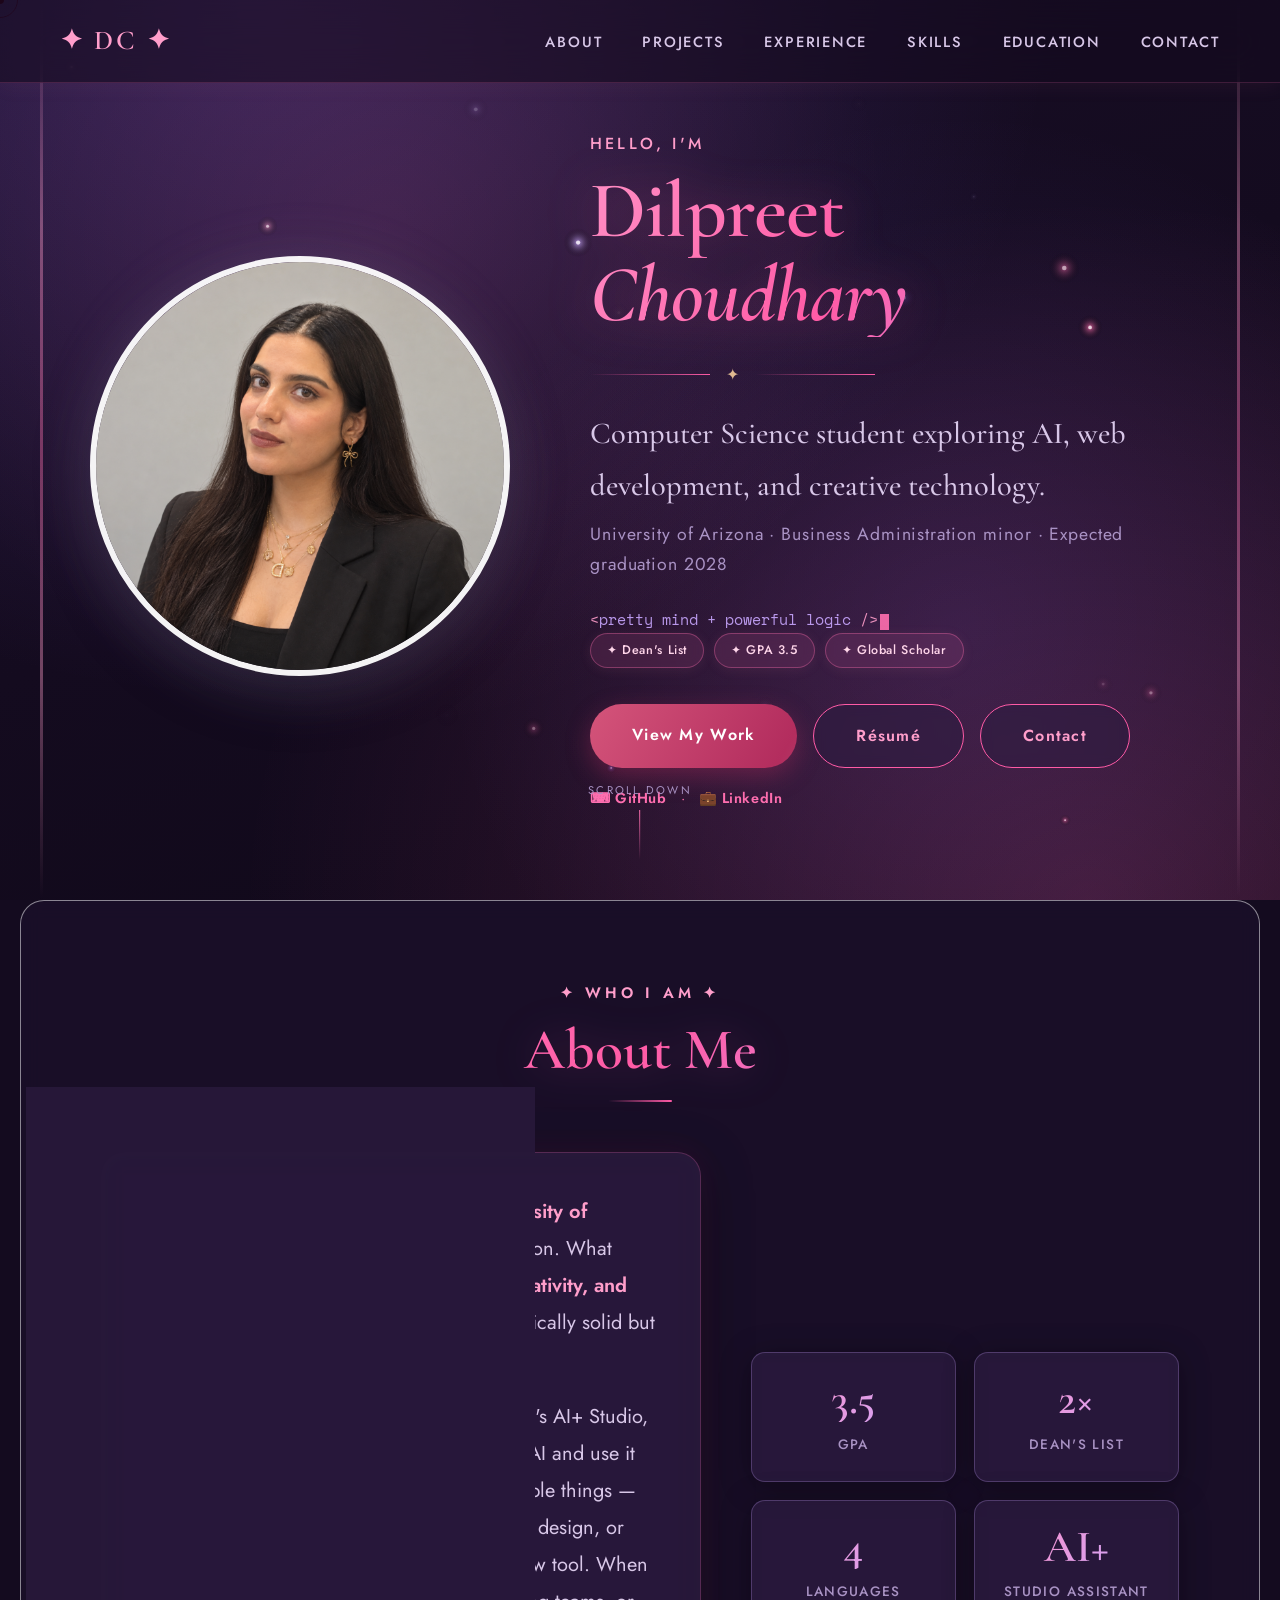
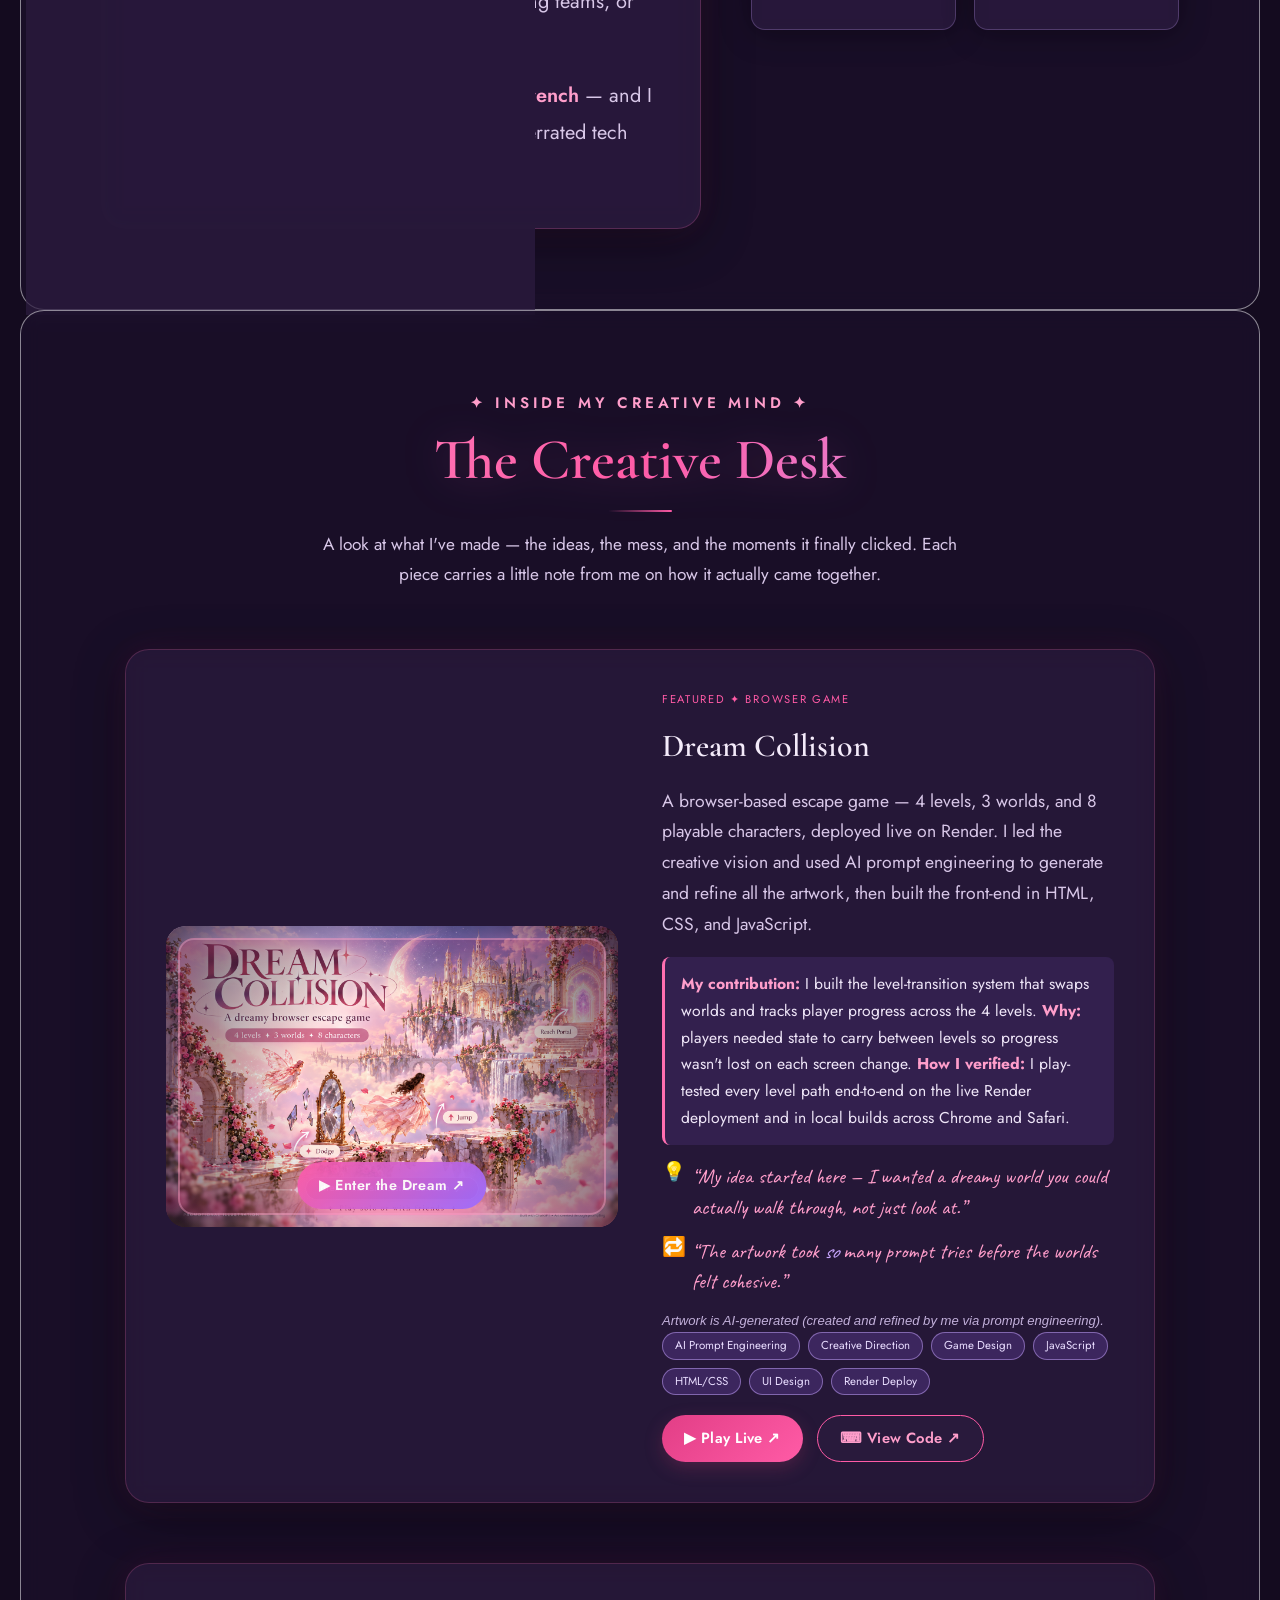
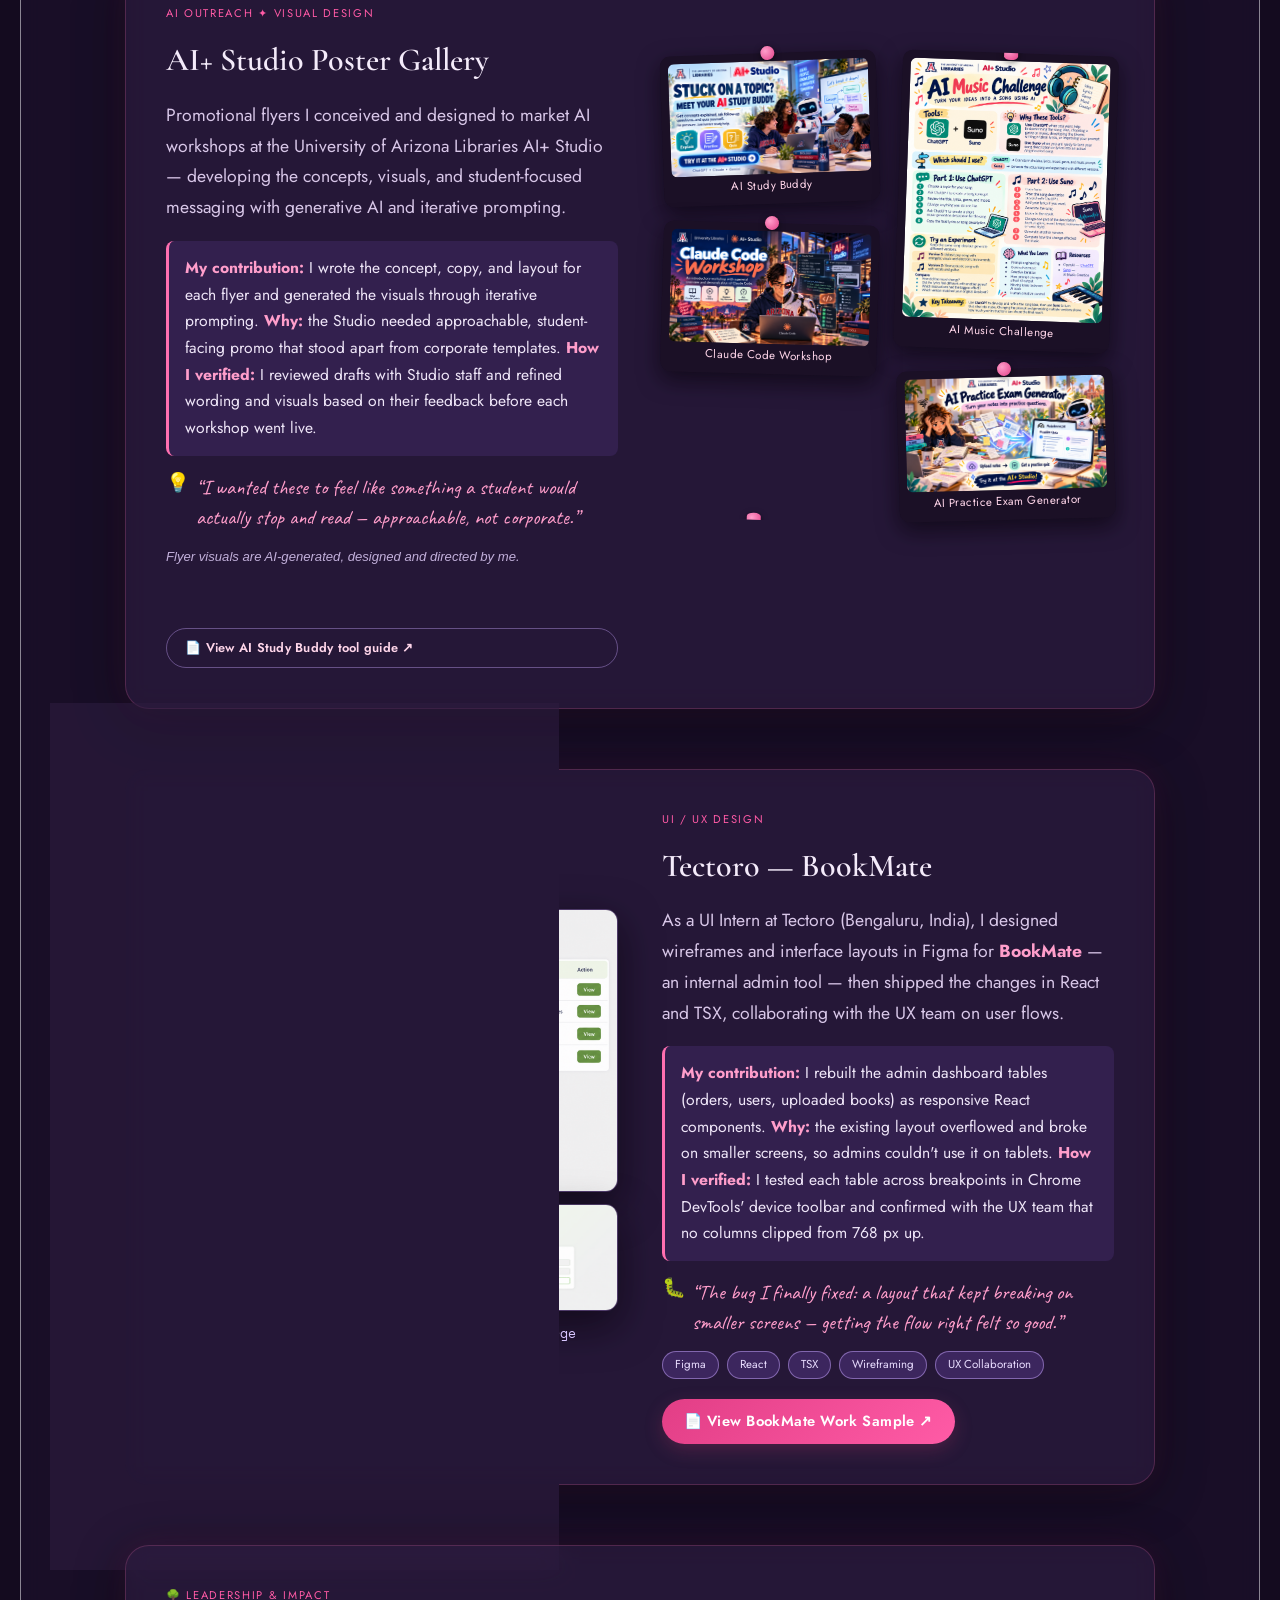
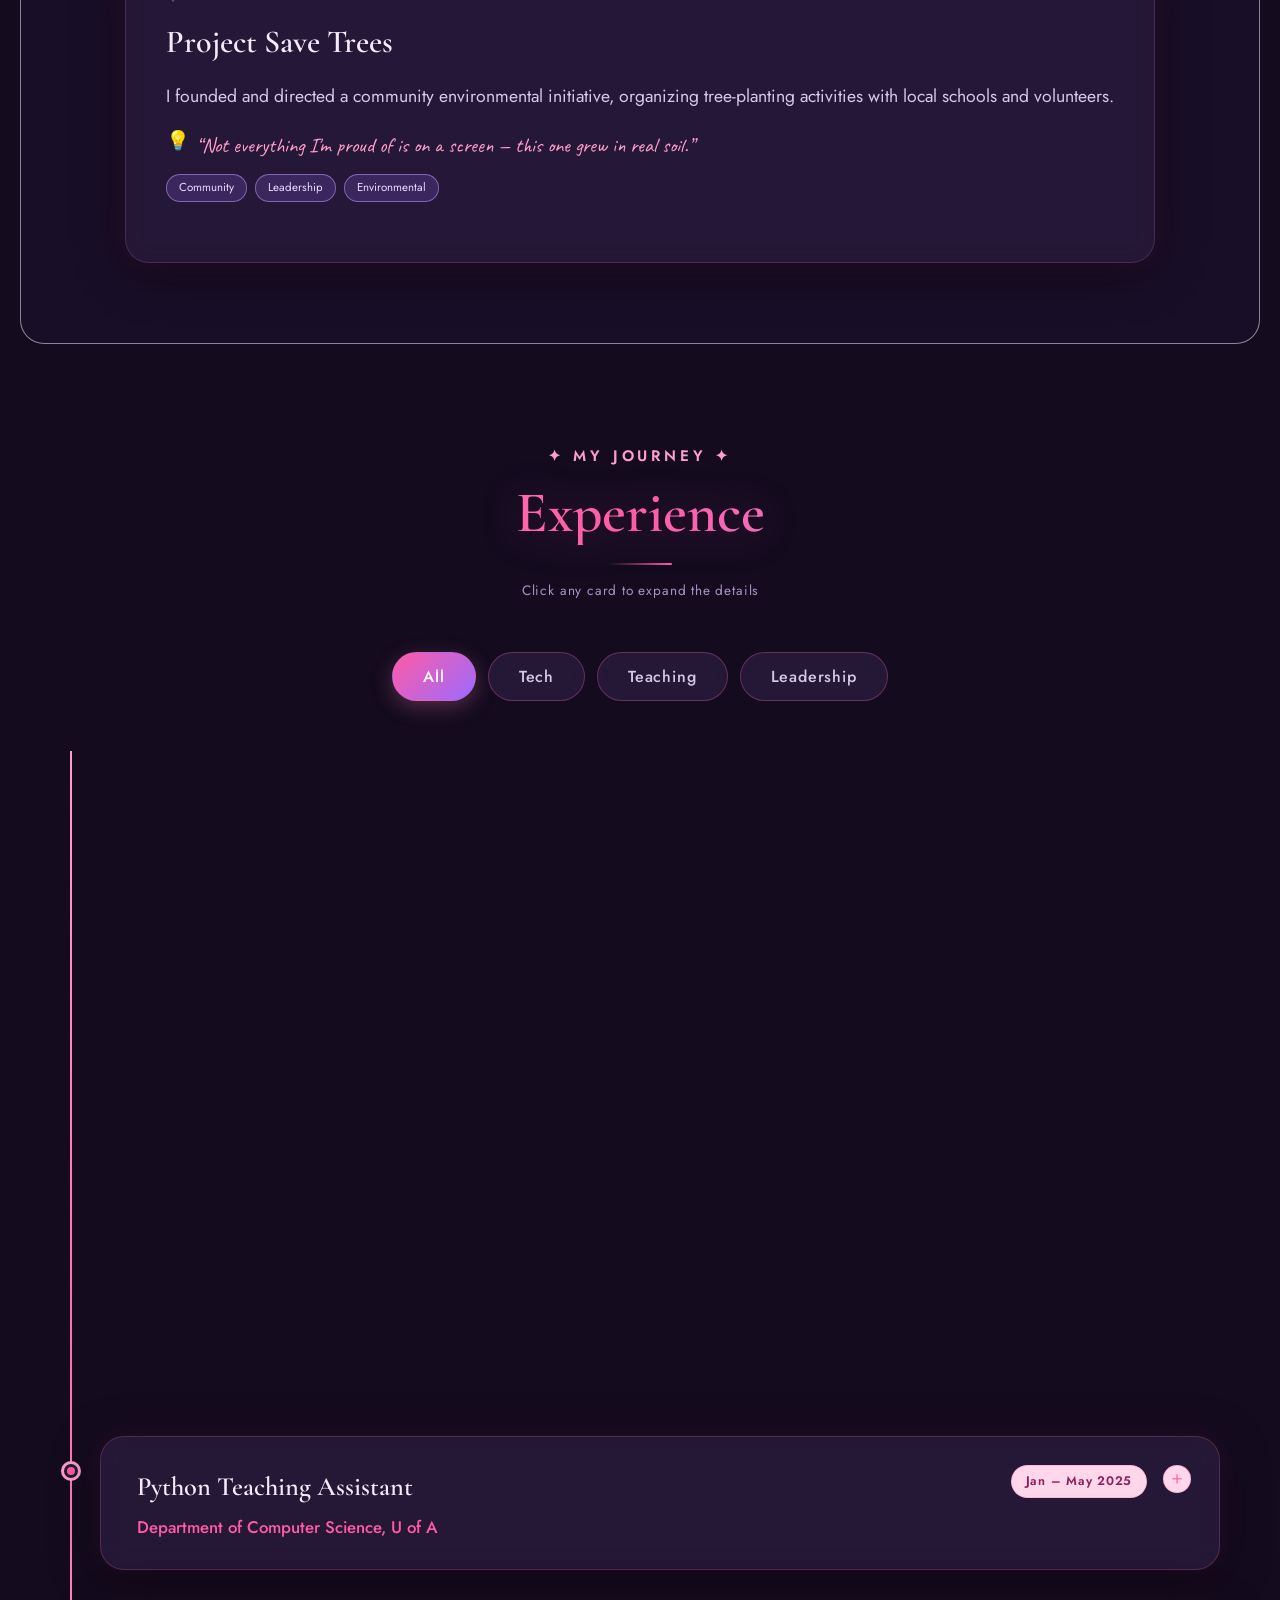
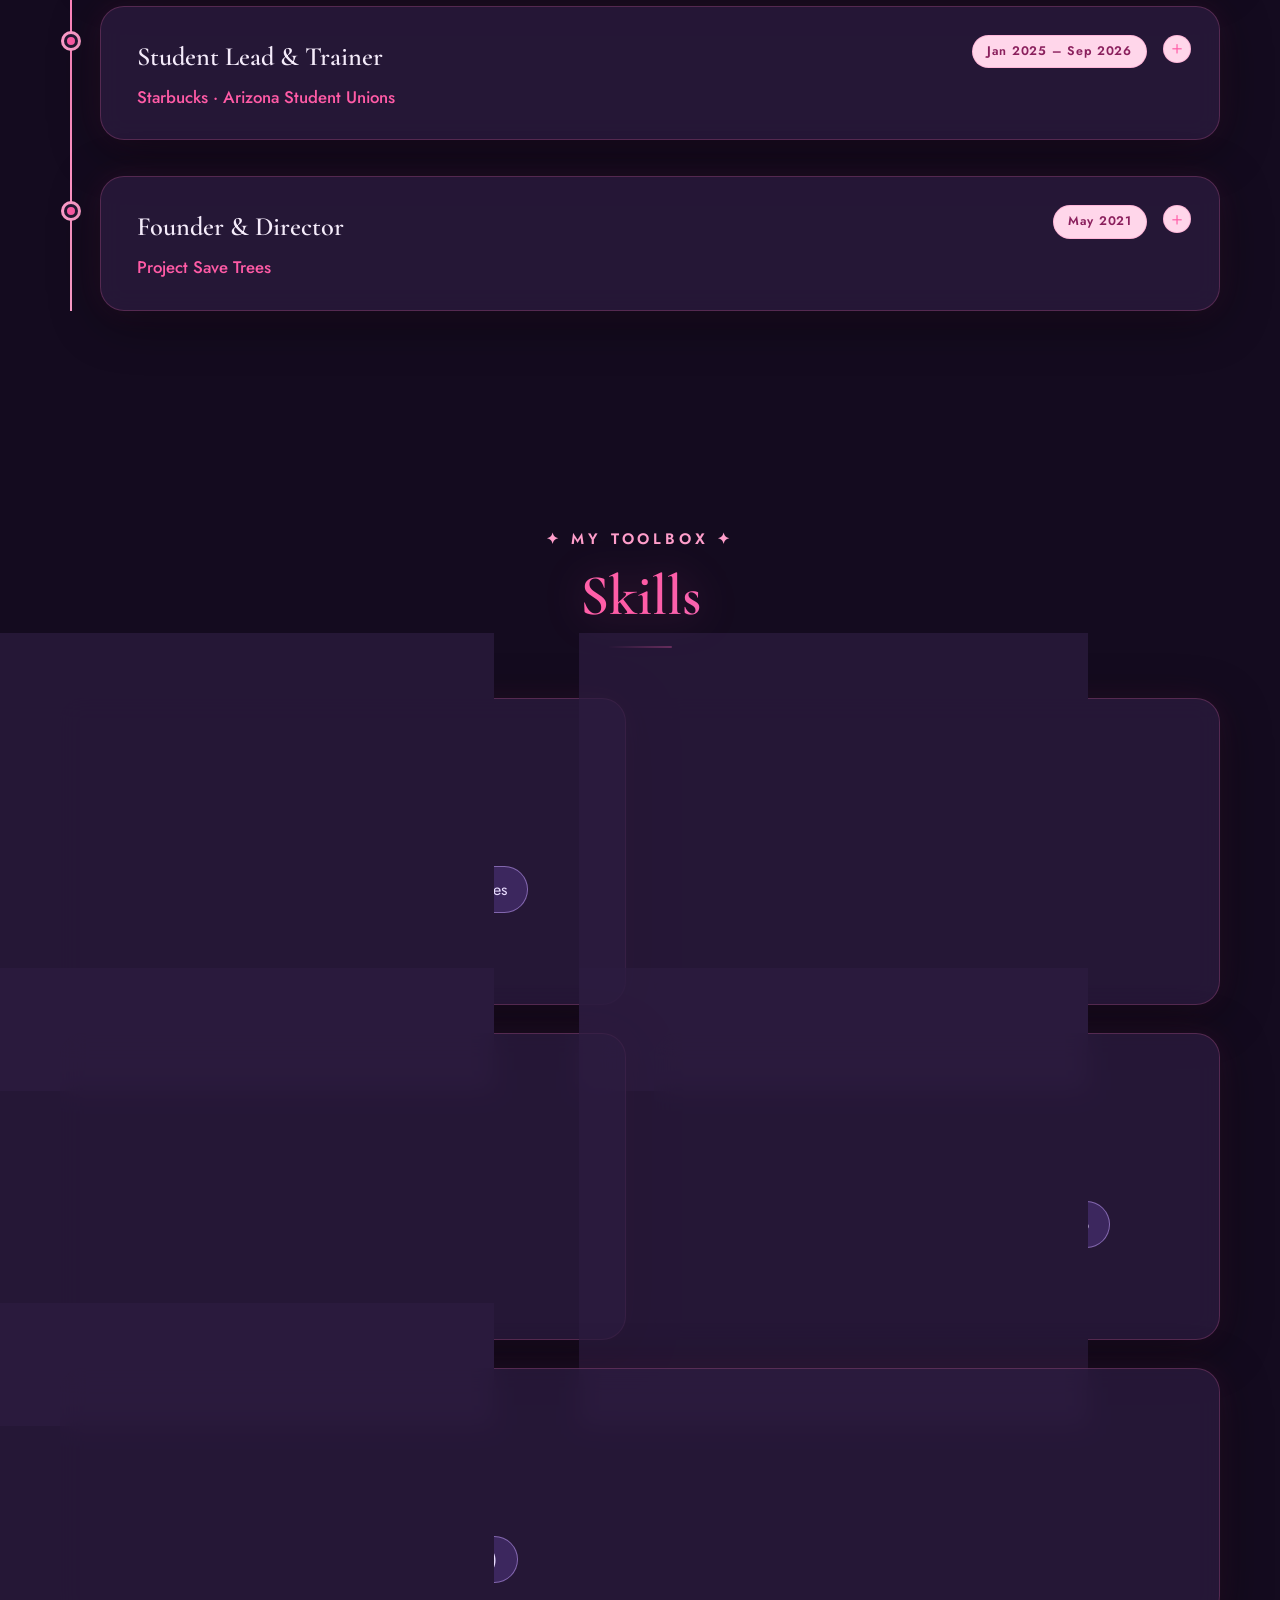
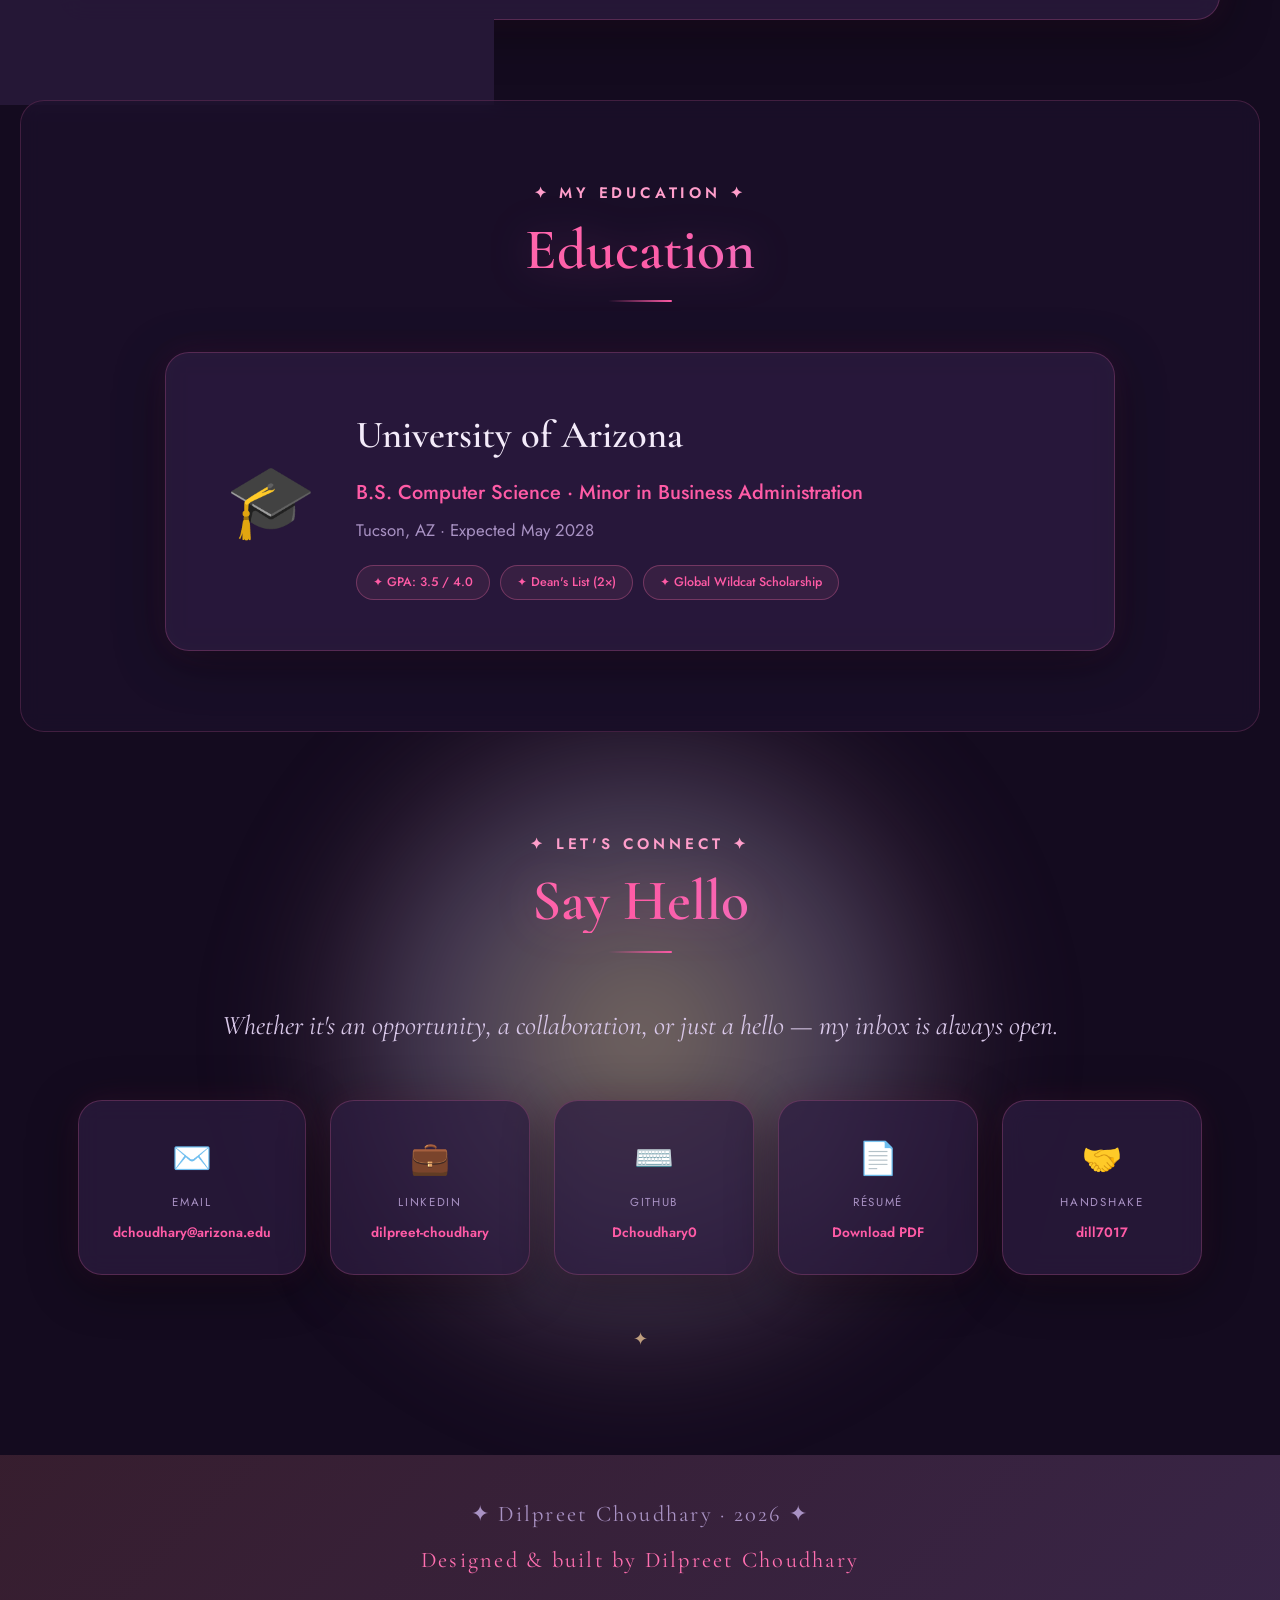
==== commit d00b8565: "Portfolio polish: BookMate hero, faster reveals, brighter text, project contributions 1. Make the or" ====
--- a/index.html
+++ b/index.html
@@ -184,8 +184,15 @@
             I led the creative vision and used AI prompt engineering to generate and refine all the artwork, then
             built the front-end in HTML, CSS, and JavaScript.
           </p>
+          <p class="project-contribution">
+            <strong>My contribution:</strong> I built the level-transition system that swaps worlds and tracks
+            player progress across the 4 levels. <strong>Why:</strong> players needed state to carry between
+            levels so progress wasn't lost on each screen change. <strong>How I verified:</strong> I play-tested
+            every level path end-to-end on the live Render deployment and in local builds across Chrome and Safari.
+          </p>
           <p class="annotation annotation-idea">“My idea started here — I wanted a dreamy world you could actually walk through, not just look at.”</p>
           <p class="annotation annotation-tries">“The artwork took <em>so</em> many prompt tries before the worlds felt cohesive.”</p>
+          <p class="media-note">Artwork is AI-generated (created and refined by me via prompt engineering).</p>
           <div class="project-tech">
             <span>AI Prompt Engineering</span><span>Creative Direction</span><span>Game Design</span><span>JavaScript</span><span>HTML/CSS</span><span>UI Design</span><span>Render Deploy</span>
           </div>
@@ -206,7 +213,15 @@
             Libraries AI+ Studio — developing the concepts, visuals, and student-focused messaging with
             generative AI and iterative prompting.
           </p>
+          <p class="project-contribution">
+            <strong>My contribution:</strong> I wrote the concept, copy, and layout for each flyer and generated
+            the visuals through iterative prompting. <strong>Why:</strong> the Studio needed approachable,
+            student-facing promo that stood apart from corporate templates. <strong>How I verified:</strong> I
+            reviewed drafts with Studio staff and refined wording and visuals based on their feedback before each
+            workshop went live.
+          </p>
           <p class="annotation annotation-idea">“I wanted these to feel like something a student would actually stop and read — approachable, not corporate.”</p>
+          <p class="media-note">Flyer visuals are AI-generated, designed and directed by me.</p>
         </div>
         <!-- pinned mini-posters -->
         <div class="poster-wall" data-reveal>
@@ -237,18 +252,18 @@
       <!-- ─── TECTORO · interface preview ─── -->
       <article class="desk-item desk-ui">
         <div class="desk-visual bookmate-shots" data-reveal>
-          <a href="assets/bookmate-login.png" target="_blank" rel="noopener" class="shot shot-hero">
-            <img src="assets/bookmate-login.png" alt="BookMate login page UI I designed and built" loading="lazy" />
+          <a href="assets/bookmate-orders-dashboard.png" target="_blank" rel="noopener" class="shot shot-hero">
+            <img src="assets/bookmate-orders-dashboard.png" alt="BookMate admin orders dashboard UI I designed and built" loading="lazy" />
           </a>
           <div class="shot-thumbs">
             <a href="assets/bookmate-user-management.png" target="_blank" rel="noopener" class="shot">
               <img src="assets/bookmate-user-management.png" alt="BookMate user management dashboard" loading="lazy" />
             </a>
-            <a href="assets/bookmate-orders-dashboard.png" target="_blank" rel="noopener" class="shot">
-              <img src="assets/bookmate-orders-dashboard.png" alt="BookMate admin orders dashboard" loading="lazy" />
-            </a>
             <a href="assets/bookmate-books-dashboard.png" target="_blank" rel="noopener" class="shot">
               <img src="assets/bookmate-books-dashboard.png" alt="BookMate admin uploaded books dashboard" loading="lazy" />
+            </a>
+            <a href="assets/bookmate-login.png" target="_blank" rel="noopener" class="shot">
+              <img src="assets/bookmate-login.png" alt="BookMate login page" loading="lazy" />
             </a>
           </div>
           <span class="ui-tag">Figma → React / TSX · click any screen to enlarge</span>
@@ -258,8 +273,15 @@
           <h3 class="project-title">Tectoro — BookMate</h3>
           <p class="project-desc">
             As a UI Intern at Tectoro (Bengaluru, India), I designed wireframes and interface layouts in Figma
-            for <strong>BookMate</strong>, then shipped the changes in React and TSX — collaborating with the UX
-            team on user flows to make the product cleaner and easier to navigate.
+            for <strong>BookMate</strong> — an internal admin tool — then shipped the changes in React and TSX,
+            collaborating with the UX team on user flows.
+          </p>
+          <p class="project-contribution">
+            <strong>My contribution:</strong> I rebuilt the admin dashboard tables (orders, users, uploaded books)
+            as responsive React components. <strong>Why:</strong> the existing layout overflowed and broke on
+            smaller screens, so admins couldn't use it on tablets. <strong>How I verified:</strong> I tested each
+            table across breakpoints in Chrome DevTools' device toolbar and confirmed with the UX team that no
+            columns clipped from 768&nbsp;px up.
           </p>
           <p class="annotation annotation-fix">“The bug I finally fixed: a layout that kept breaking on smaller screens — getting the flow right felt so good.”</p>
           <div class="project-tech">
--- a/style.css
+++ b/style.css
@@ -981,9 +981,10 @@
   font-weight: 500;
 }
 .tl-date {
-  font-size: 0.75rem;
-  letter-spacing: 0.08em;
-  color: var(--text-light);
+  font-size: 0.78rem;
+  font-weight: 600;
+  letter-spacing: 0.06em;
+  color: #8a1f5c;
   white-space: nowrap;
   background: var(--pink-light);
   padding: 5px 14px;
@@ -1142,6 +1143,26 @@
   color: var(--text-mid);
   line-height: 1.75;
   margin-bottom: 18px;
+}
+.project-contribution {
+  font-size: 0.98rem;
+  color: #efe6f8;
+  line-height: 1.7;
+  margin-bottom: 16px;
+  padding: 14px 16px;
+  background: rgba(155, 107, 255, 0.12);
+  border-left: 3px solid var(--pink-mid);
+  border-radius: 8px;
+}
+.project-contribution strong {
+  color: var(--pink-soft);
+}
+.media-note {
+  font-size: 0.82rem;
+  color: #cbb9e4;
+  font-style: italic;
+  margin-top: 10px;
+  opacity: 0.95;
 }
 
 .project-tech {
@@ -1540,8 +1561,8 @@
 /* ✦ ANIMATIONS ✦ */
 .fade-in {
   opacity: 0;
-  transform: translateY(30px);
-  transition: opacity 0.7s ease, transform 0.7s ease;
+  transform: translateY(18px);
+  transition: opacity 0.4s ease, transform 0.4s ease;
 }
 .fade-in.visible {
   opacity: 1;
@@ -1799,11 +1820,17 @@
   color: var(--pink-light) !important;
 }
 .skill-pills span,
-.project-tech span,
+.project-tech span {
+  background: rgba(155, 107, 255, 0.2);
+  border: 1px solid rgba(201, 167, 255, 0.5);
+  color: #e9ddff;
+}
+/* Timeline tags sit on a dark glass card — bright text for readability */
 .tl-tags span {
-  background: rgba(155, 107, 255, 0.14);
-  border: 1px solid rgba(201, 167, 255, 0.3);
-  color: var(--lavender);
+  background: rgba(155, 107, 255, 0.22);
+  border: 1px solid rgba(201, 167, 255, 0.55);
+  color: #ede3ff;
+  font-weight: 600;
 }
 
 /* ─── Filter buttons ─── */
@@ -1933,8 +1960,8 @@
 /* Reveal-on-scroll */
 [data-reveal] {
   opacity: 0;
-  transform: translateY(24px);
-  transition: opacity 0.7s ease, transform 0.7s ease;
+  transform: translateY(16px);
+  transition: opacity 0.4s ease, transform 0.4s ease;
 }
 [data-reveal].revealed {
   opacity: 1;
@@ -2017,17 +2044,16 @@
 
 /* ─── Workshop marketing: pinned mini-poster wall ─── */
 .poster-wall {
-  display: grid;
-  grid-template-columns: repeat(2, 1fr);
-  gap: 20px;
-  justify-items: center;
-  align-items: start;
+  column-count: 2;
+  column-gap: 20px;
 }
 .poster {
   position: relative;
   display: block;
-  align-self: start;
-  height: fit-content;
+  width: 100%;
+  margin-bottom: 20px;
+  break-inside: avoid;
+  -webkit-column-break-inside: avoid;
   text-decoration: none;
   background: #1b1026;
   border-radius: 10px;
@@ -2144,8 +2170,8 @@
 }
 .ui-tag {
   font-family: var(--font-mono);
-  font-size: 0.78rem;
-  color: var(--lavender);
+  font-size: 0.8rem;
+  color: #d9c6ff;
   letter-spacing: 0.03em;
 }
 
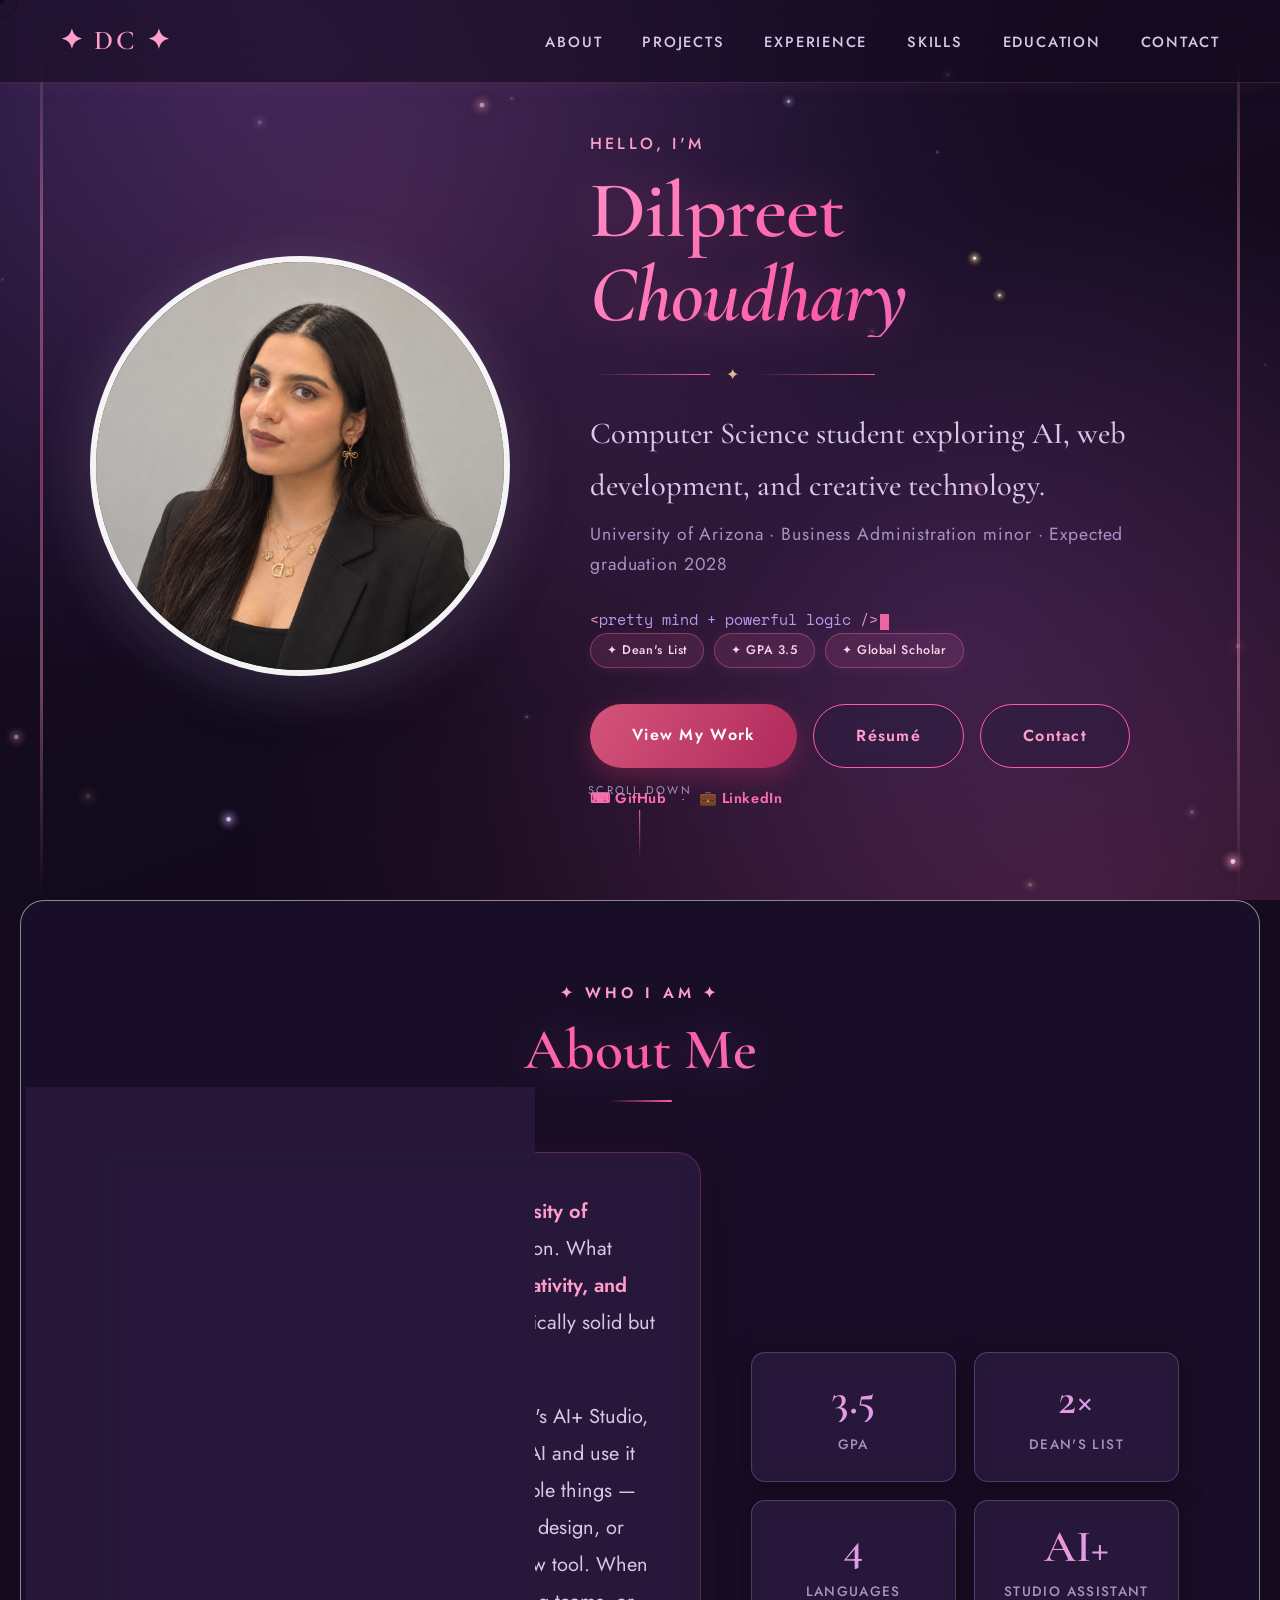
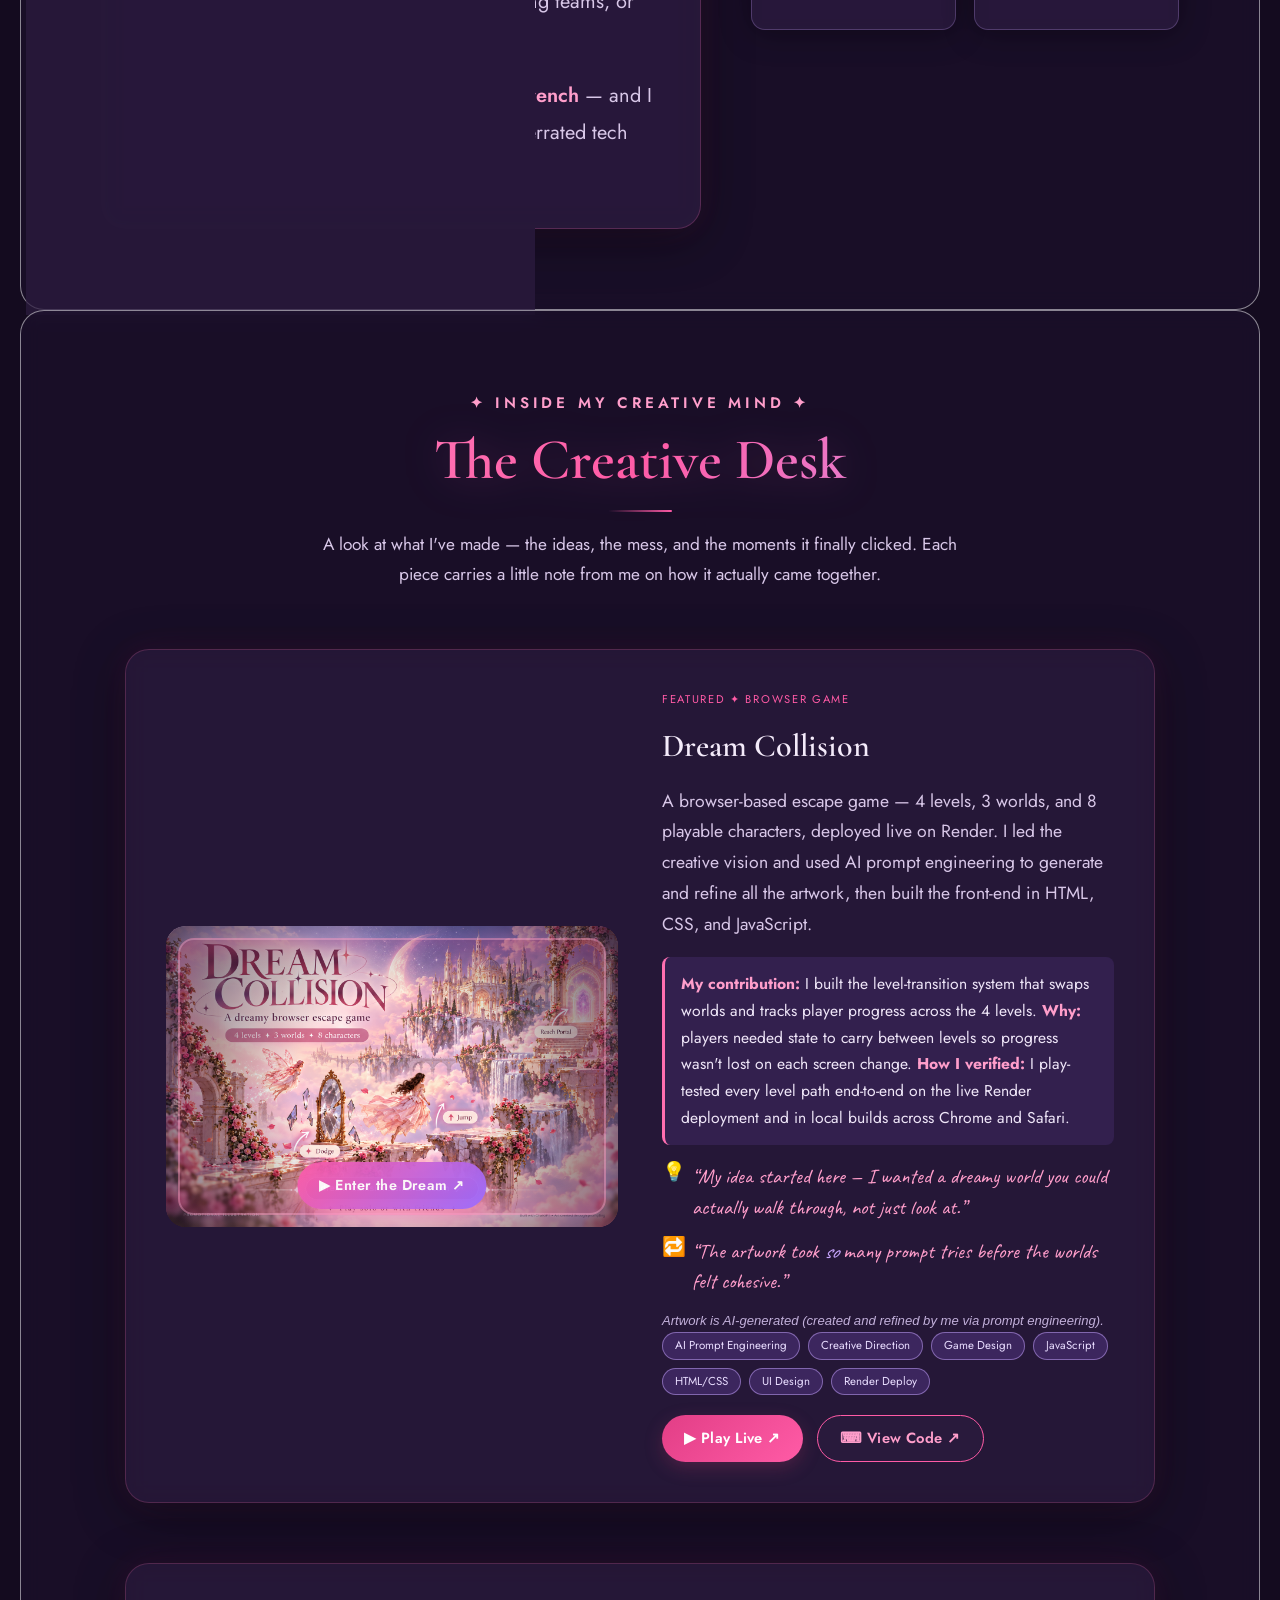
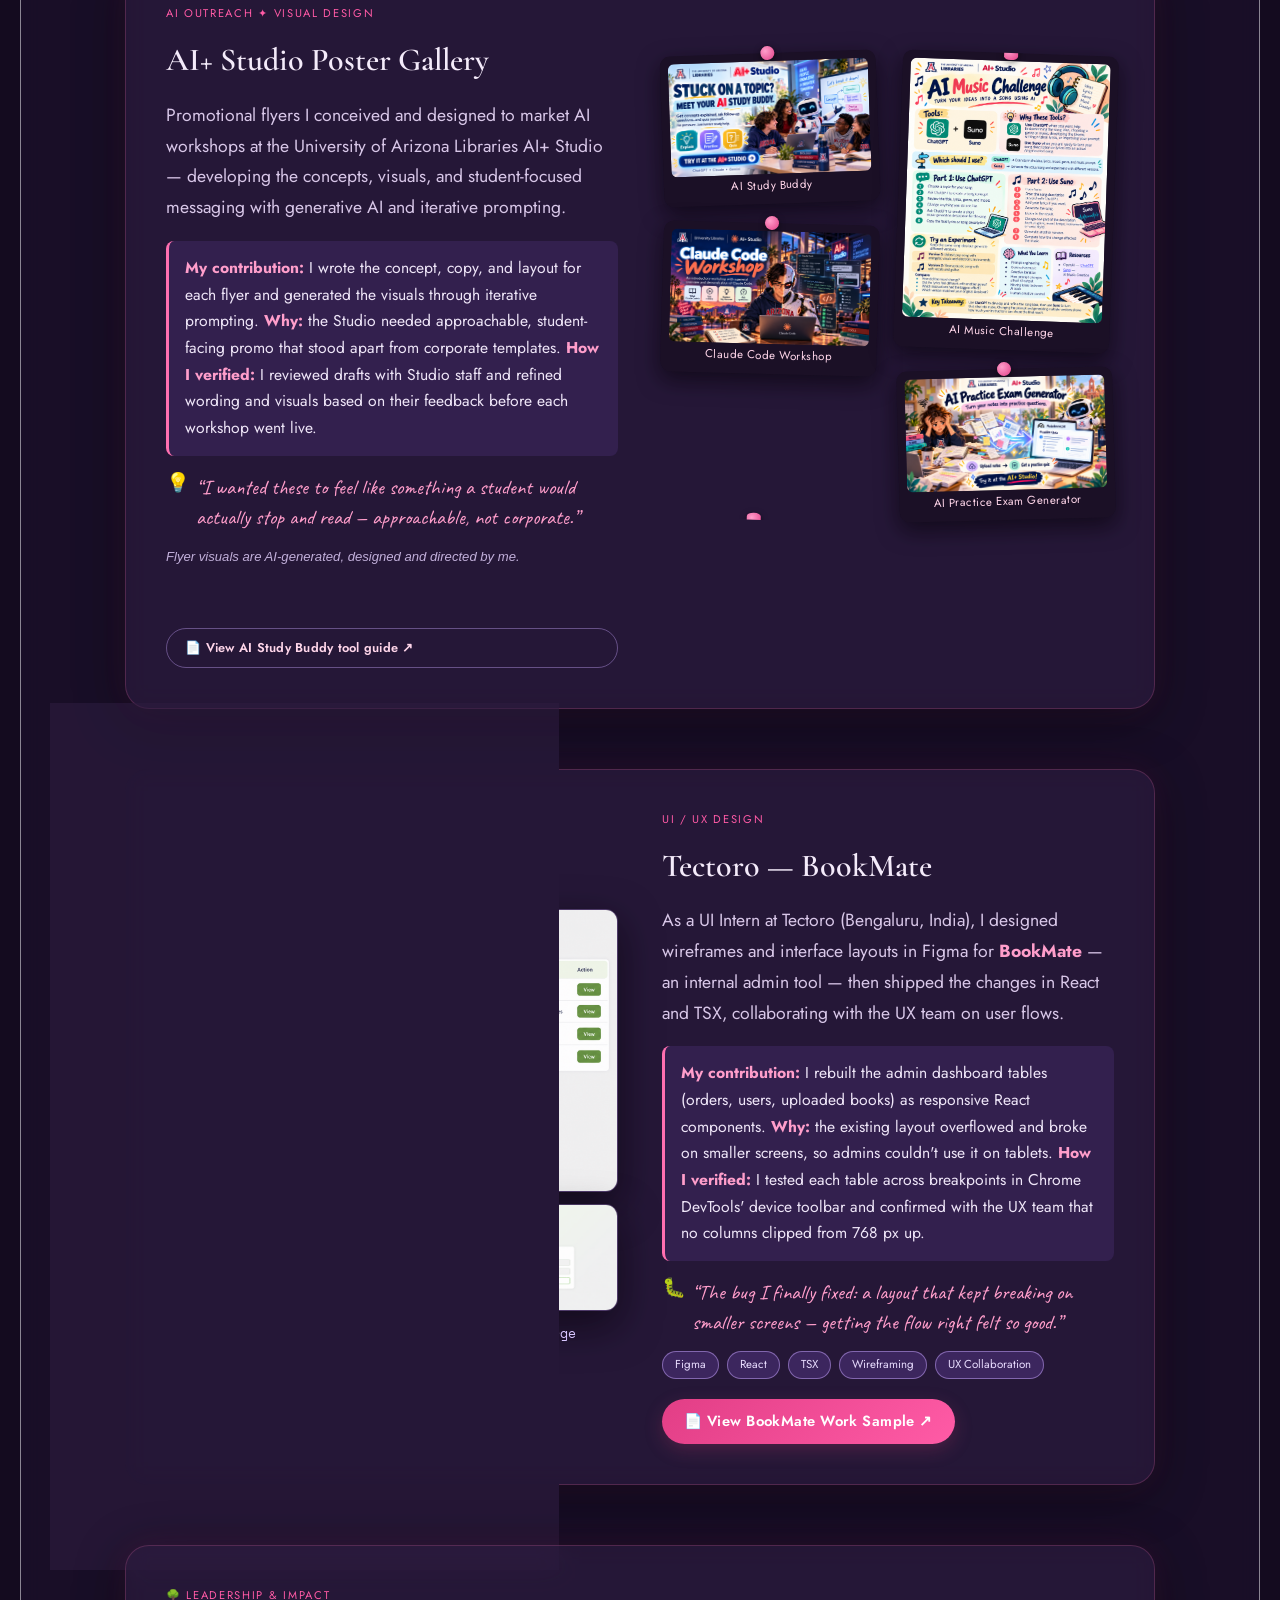
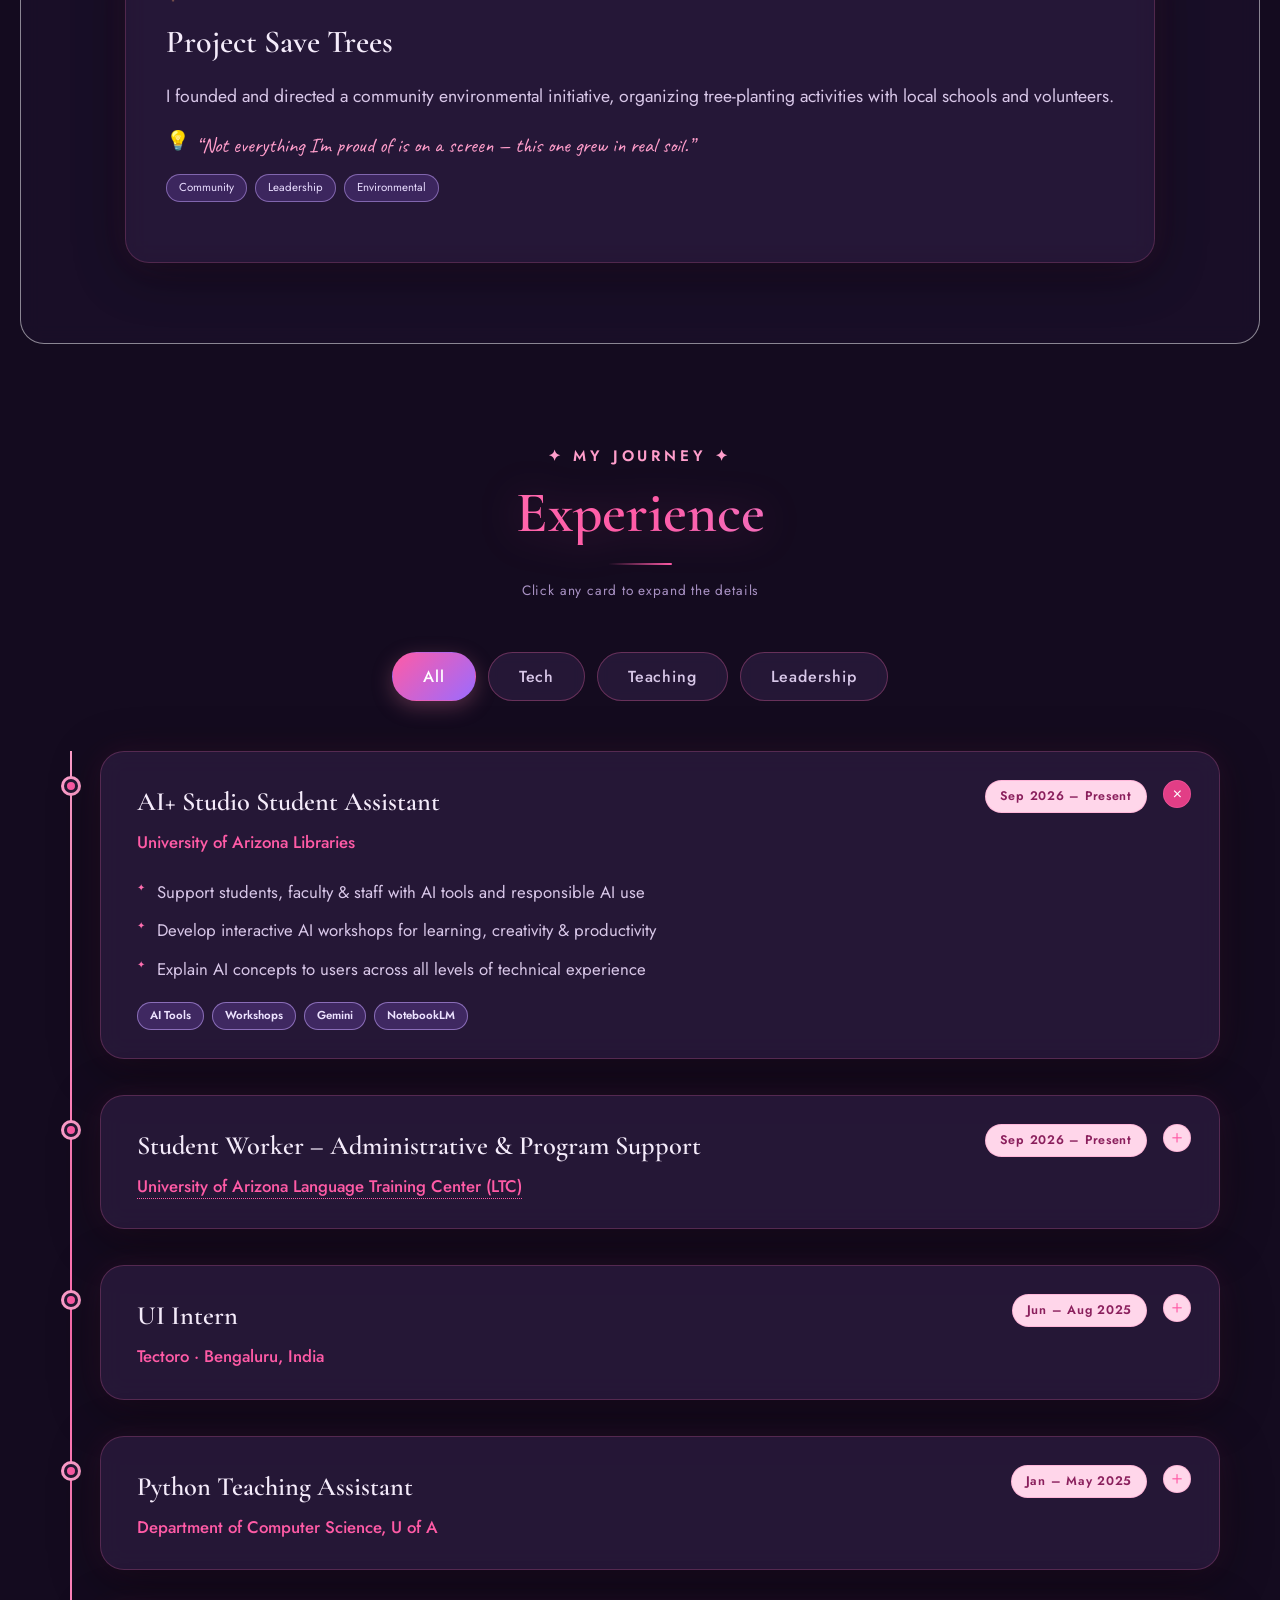
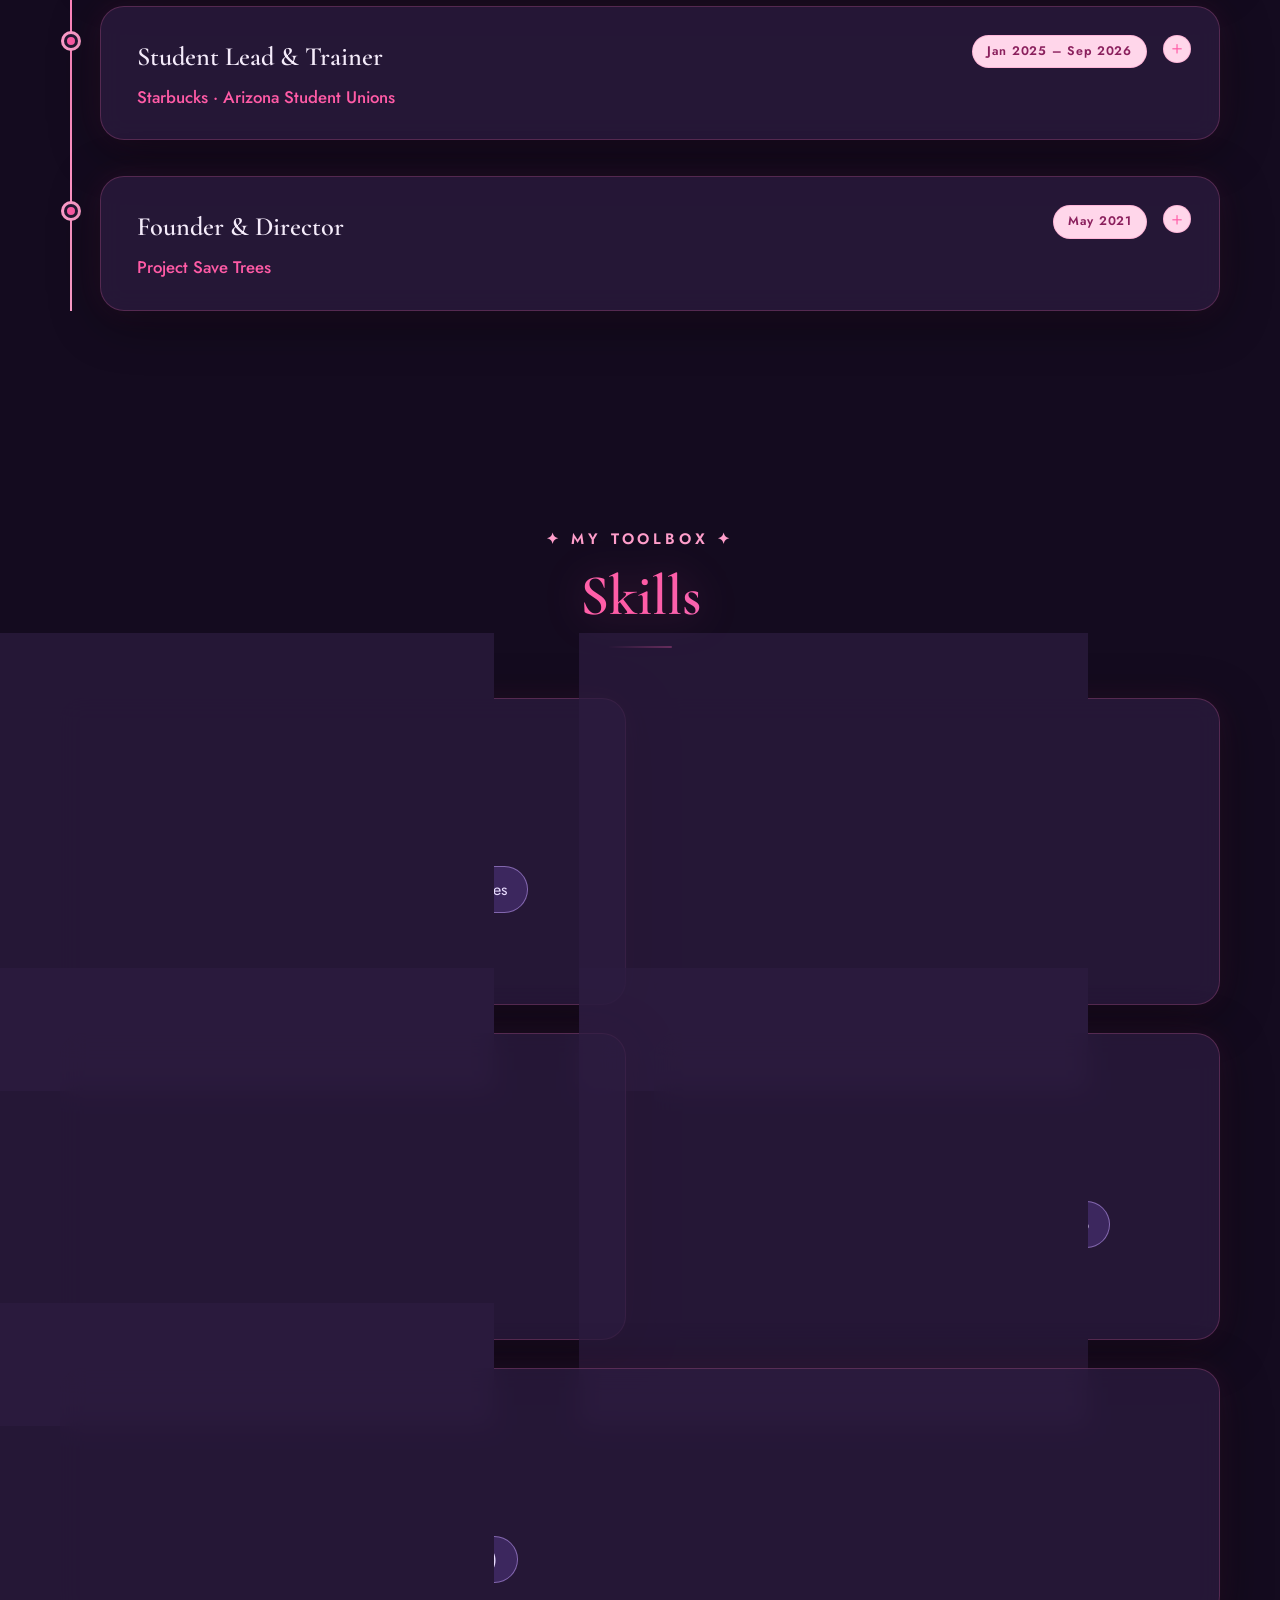
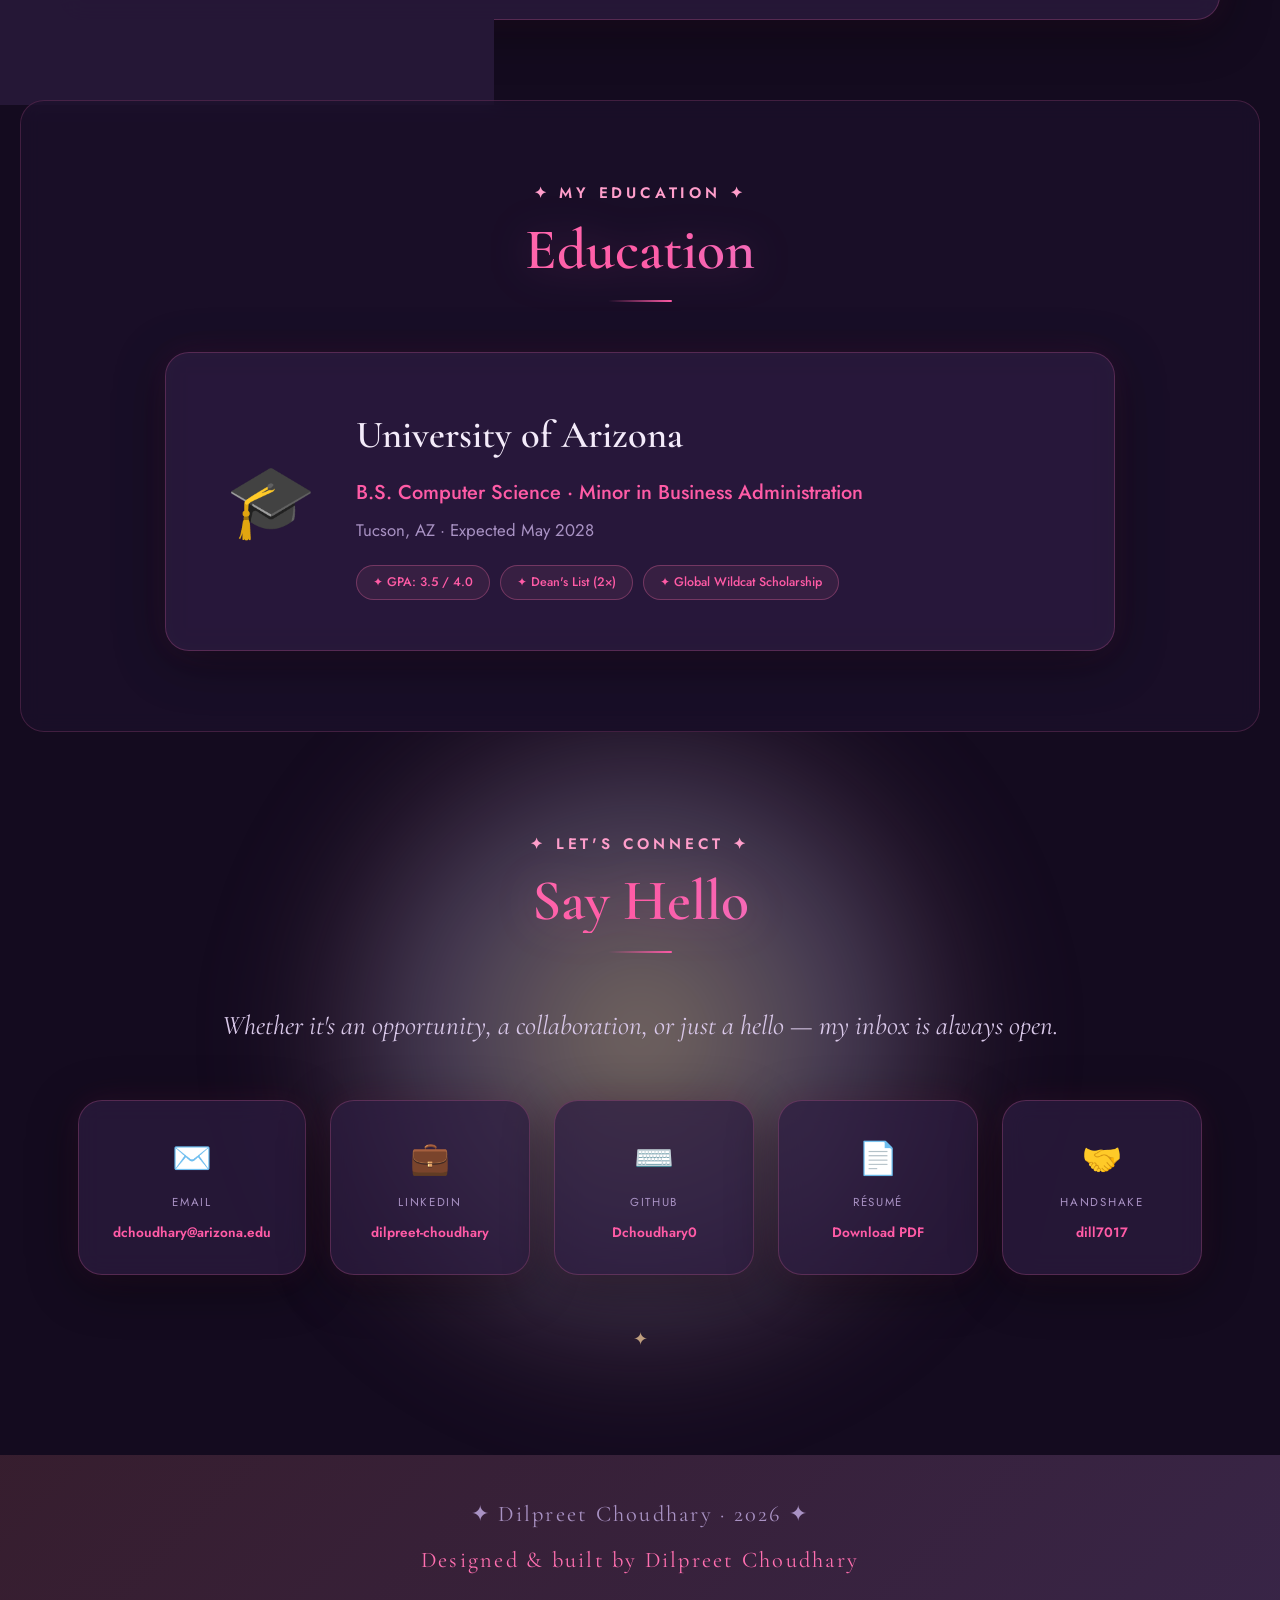
==== commit ab2d17ef: "Update Language Training Center role with detailed program-support responsibilities" ====
--- a/index.html
+++ b/index.html
@@ -359,18 +359,24 @@
         <div class="timeline-card" tabindex="0">
           <div class="tl-header">
             <div>
-              <h3 class="tl-role">Student Worker – Language Training Center</h3>
-              <p class="tl-org">University of Arizona</p>
+              <h3 class="tl-role">Student Worker – Administrative &amp; Program Support</h3>
+              <p class="tl-org"><a href="https://ltc.arizona.edu" target="_blank" rel="noopener">University of Arizona Language Training Center (LTC)</a></p>
             </div>
             <span class="tl-date">Sep 2026 – Present</span>
           </div>
           <div class="tl-body">
+            <p class="tl-intro">Provide administrative and program support for the University of Arizona Language Training Center (LTC), which offers language and cultural training programs.</p>
             <ul class="tl-list">
-              <li>Support language-training programs serving U.S. Army personnel</li>
-              <li>Assist with enrollment, scheduling, records & professional correspondence</li>
+              <li>Assist with daily office operations, scheduling, data entry & email correspondence</li>
+              <li>Support student enrollment and registration, and maintain program records</li>
+              <li>Respond to phone calls and general inquiries, directing questions to the appropriate staff</li>
+              <li>Share program information and provide support to students</li>
+              <li>Prepare and organize materials and documentation for courses and program activities</li>
+              <li>Assist the Program Manager, instructors & staff with administrative tasks as needed</li>
+              <li>Handle student and program information with professionalism and discretion</li>
             </ul>
             <div class="tl-tags">
-              <span>Administration</span><span>Communication</span><span>Organization</span>
+              <span>Administration</span><span>Program Support</span><span>Communication</span><span>Organization</span><span>Student Support</span>
             </div>
           </div>
           <span class="tl-expand-icon">＋</span>
--- a/style.css
+++ b/style.css
@@ -931,9 +931,25 @@
   margin-top: 0;
 }
 .timeline-card.expanded .tl-body {
-  max-height: 400px;
+  max-height: 640px;
   opacity: 1;
   margin-top: 16px;
+}
+
+/* Optional intro line above the bullet list */
+.tl-intro {
+  font-size: 0.98rem;
+  line-height: 1.6;
+  color: var(--text-dark);
+  margin-bottom: 12px;
+}
+.tl-org a {
+  color: inherit;
+  text-decoration: none;
+  border-bottom: 1px dotted currentColor;
+}
+.tl-org a:hover {
+  color: var(--pink-rose);
 }
 
 .tl-expand-icon {
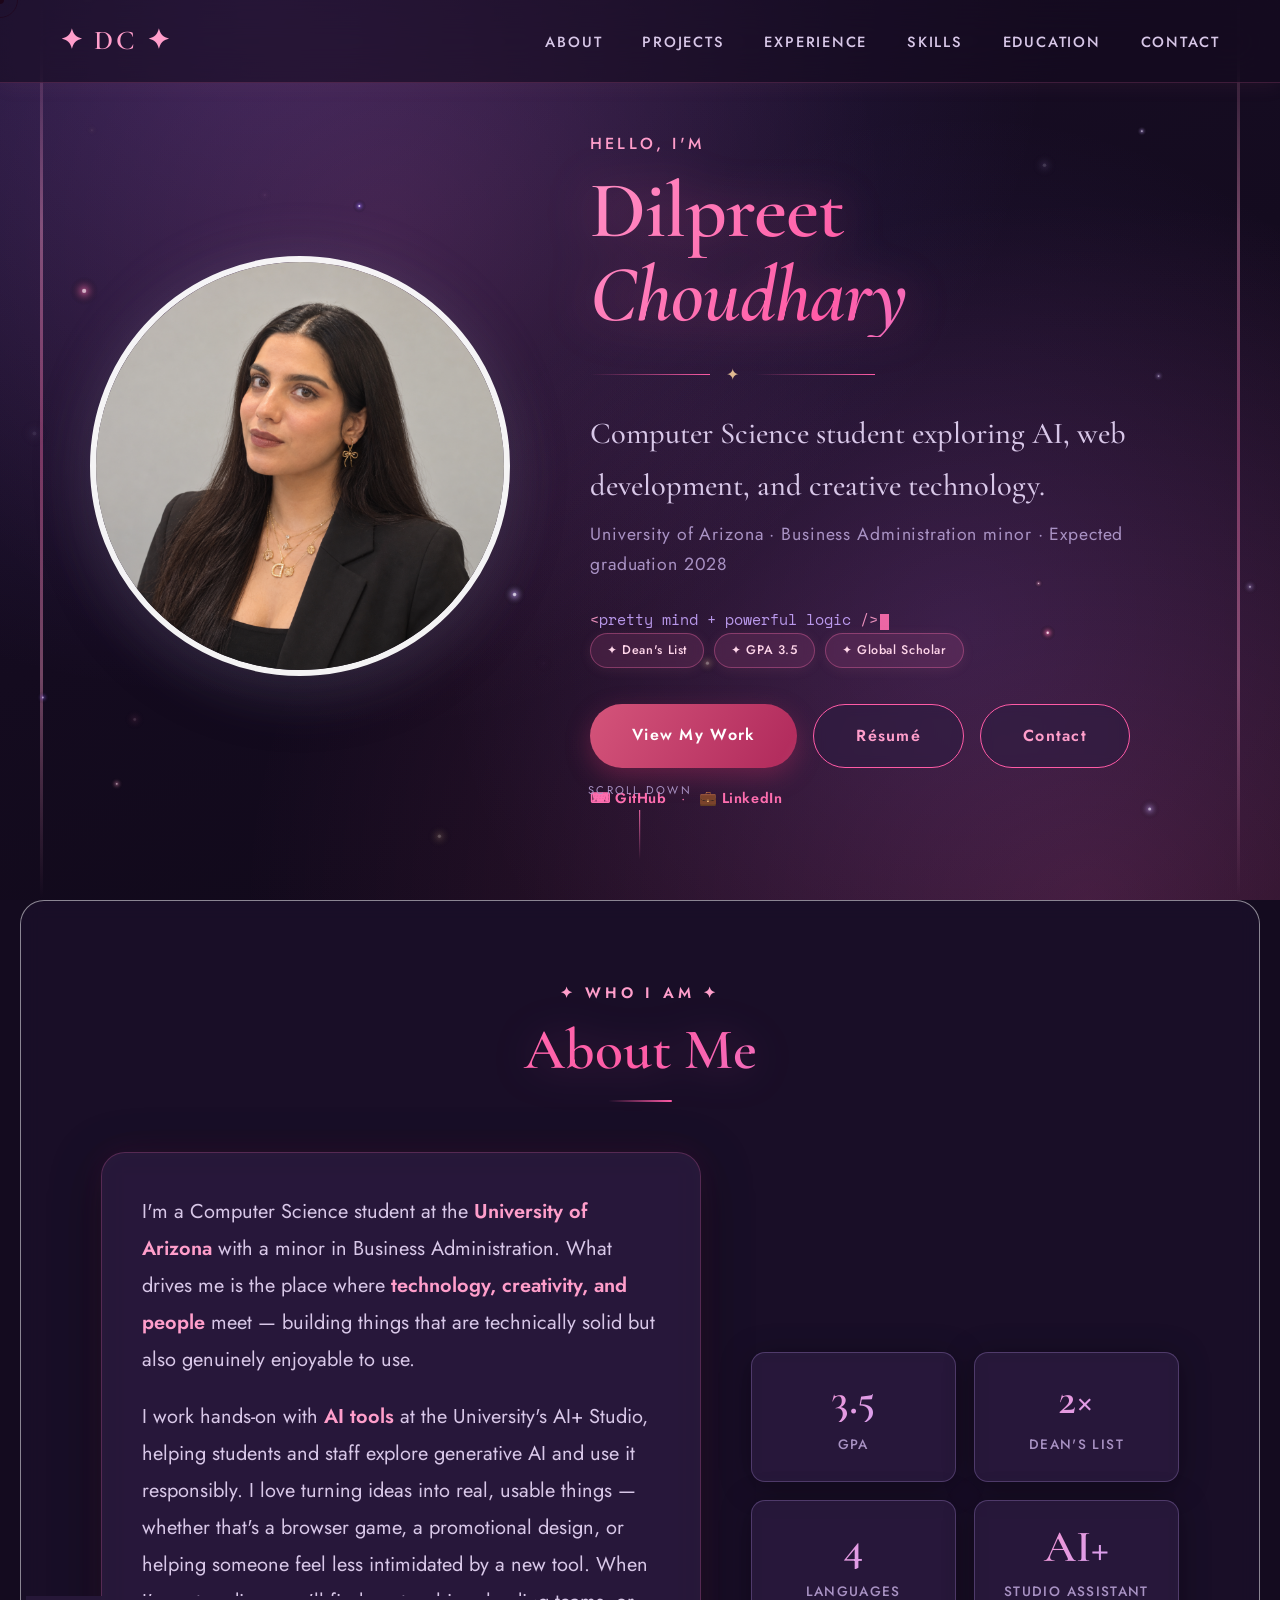
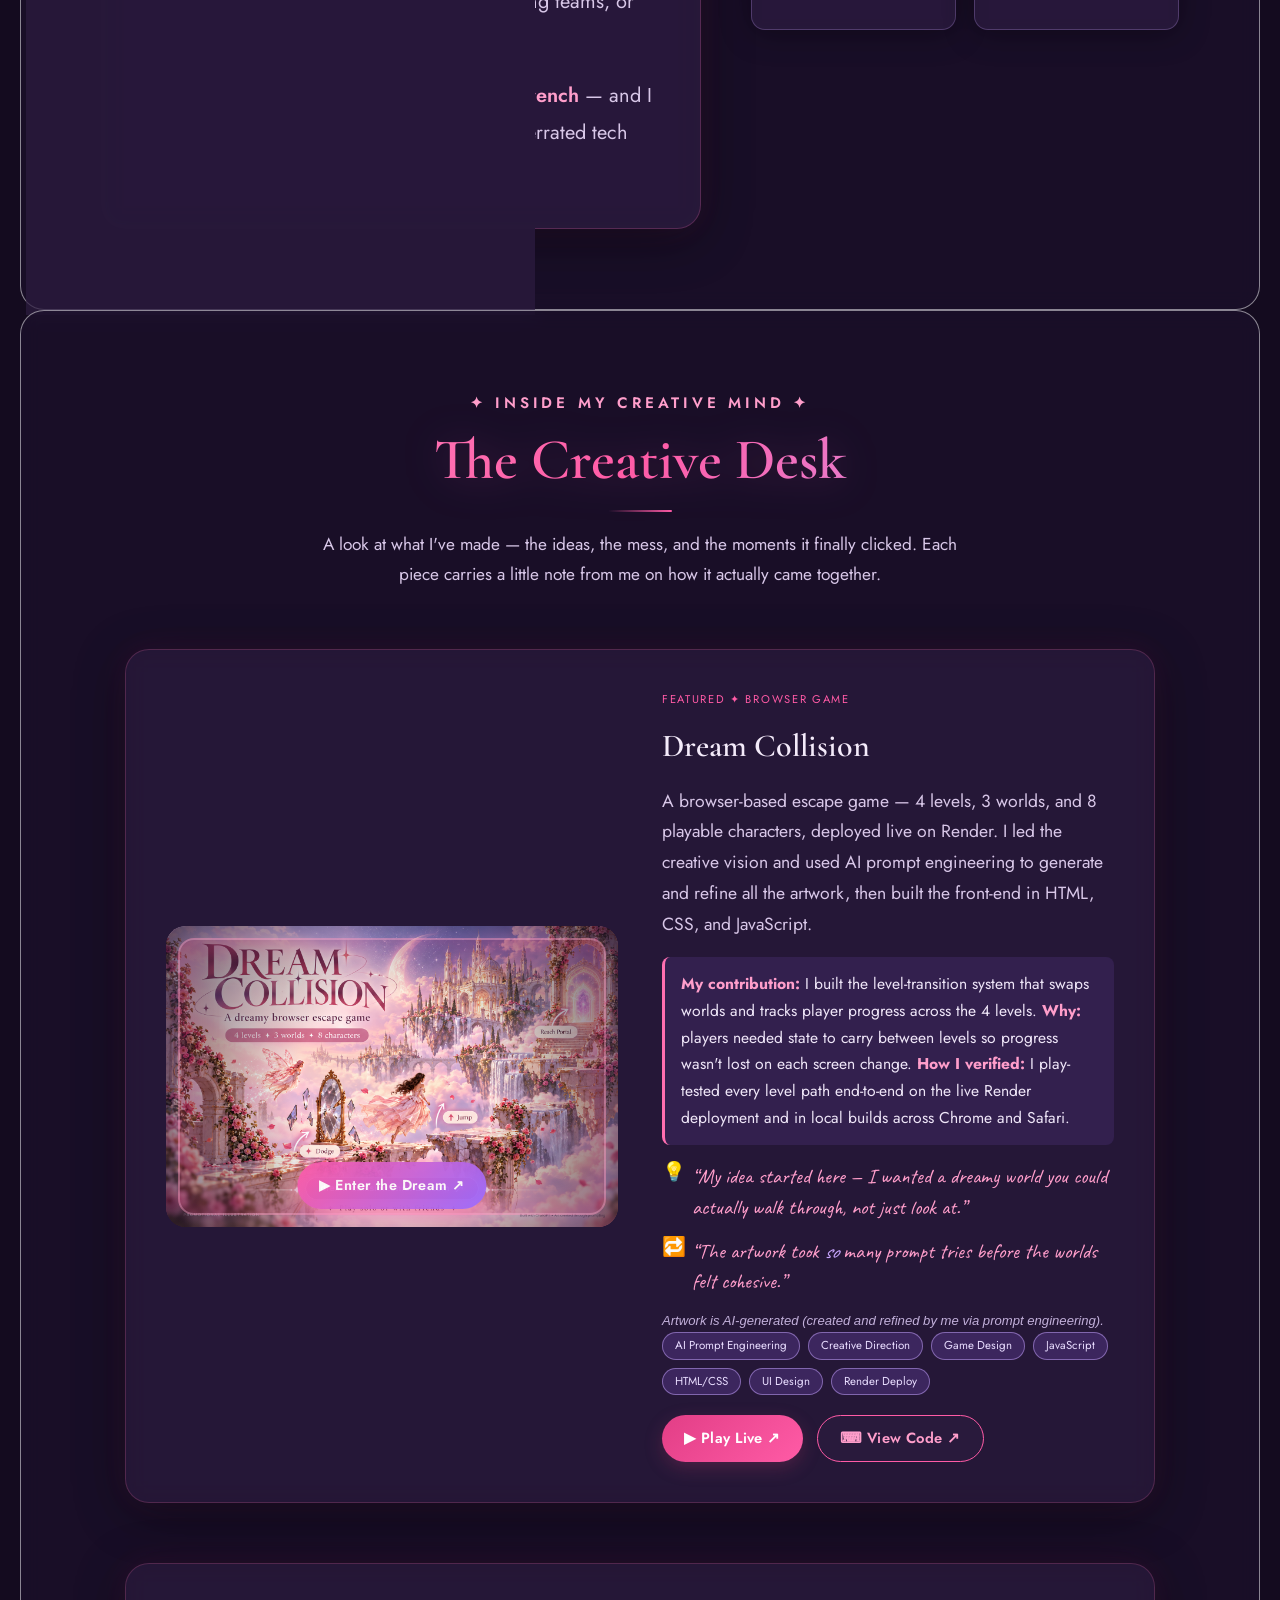
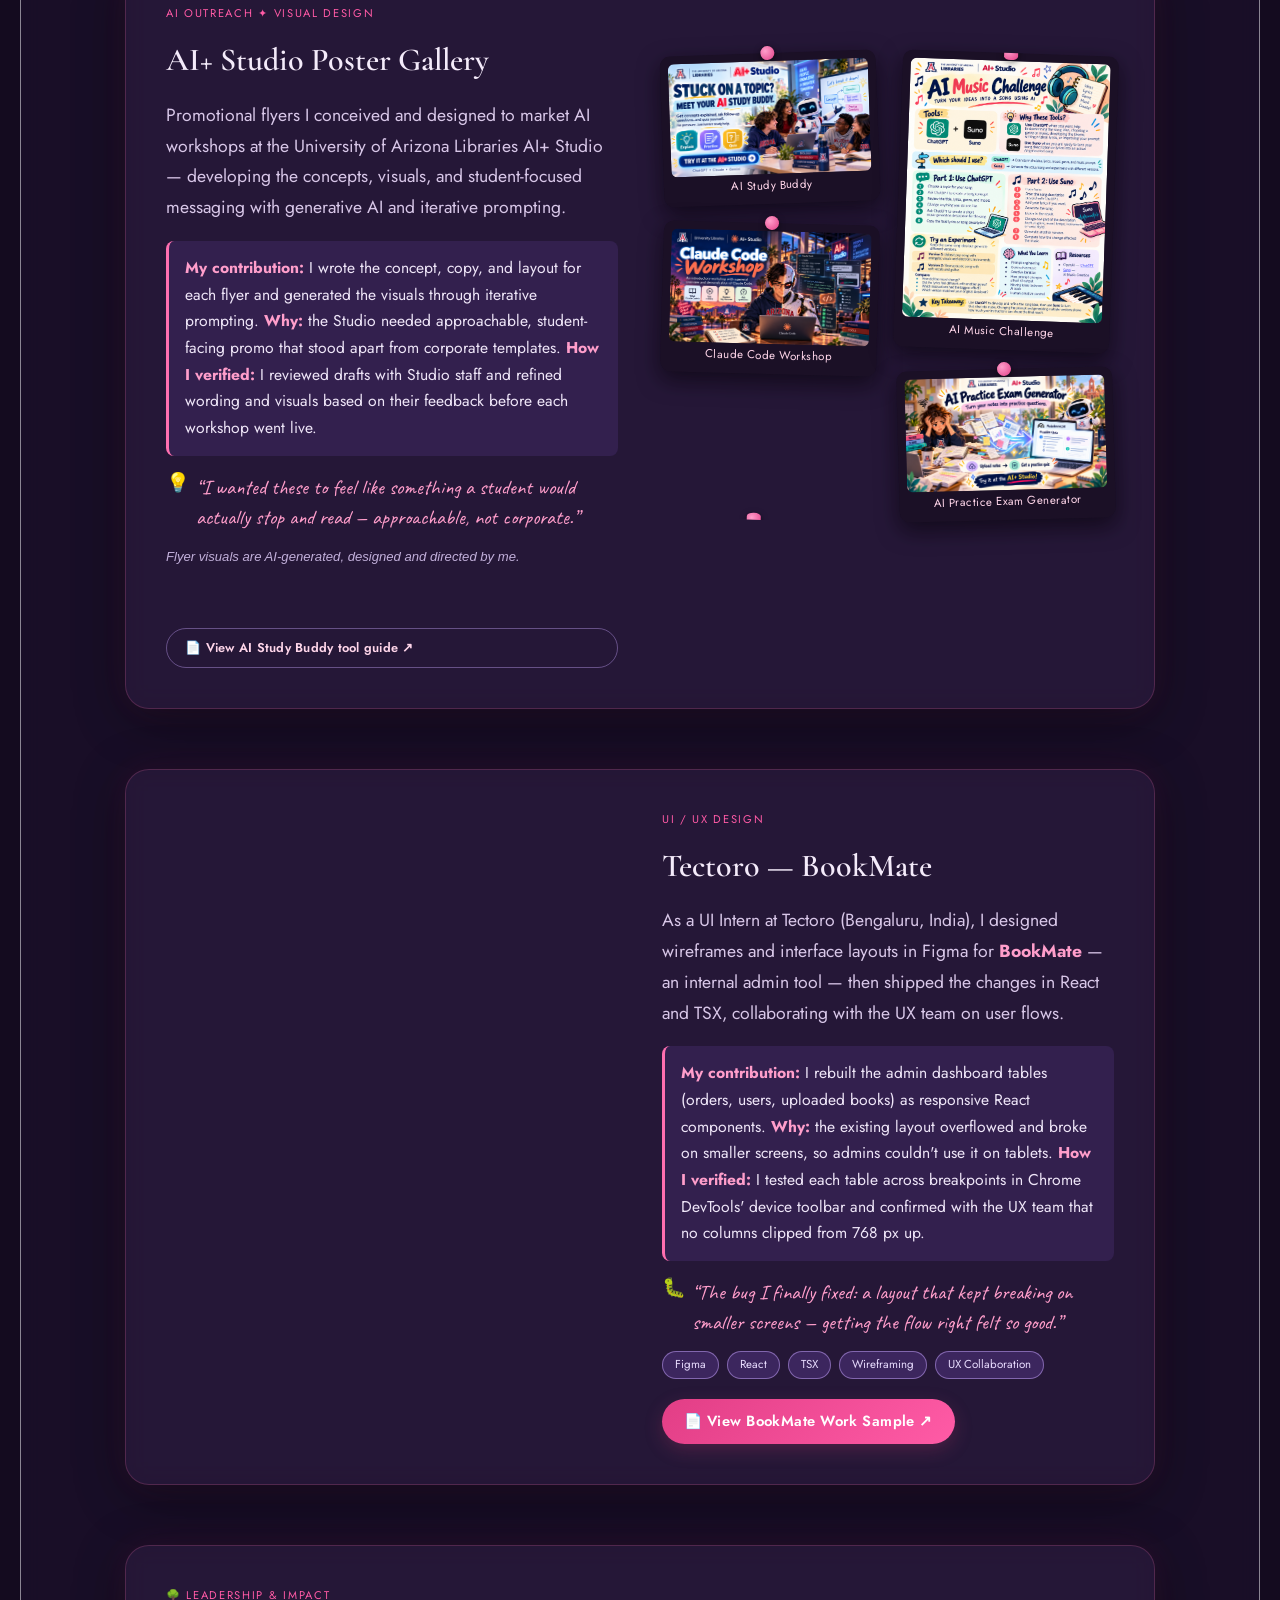
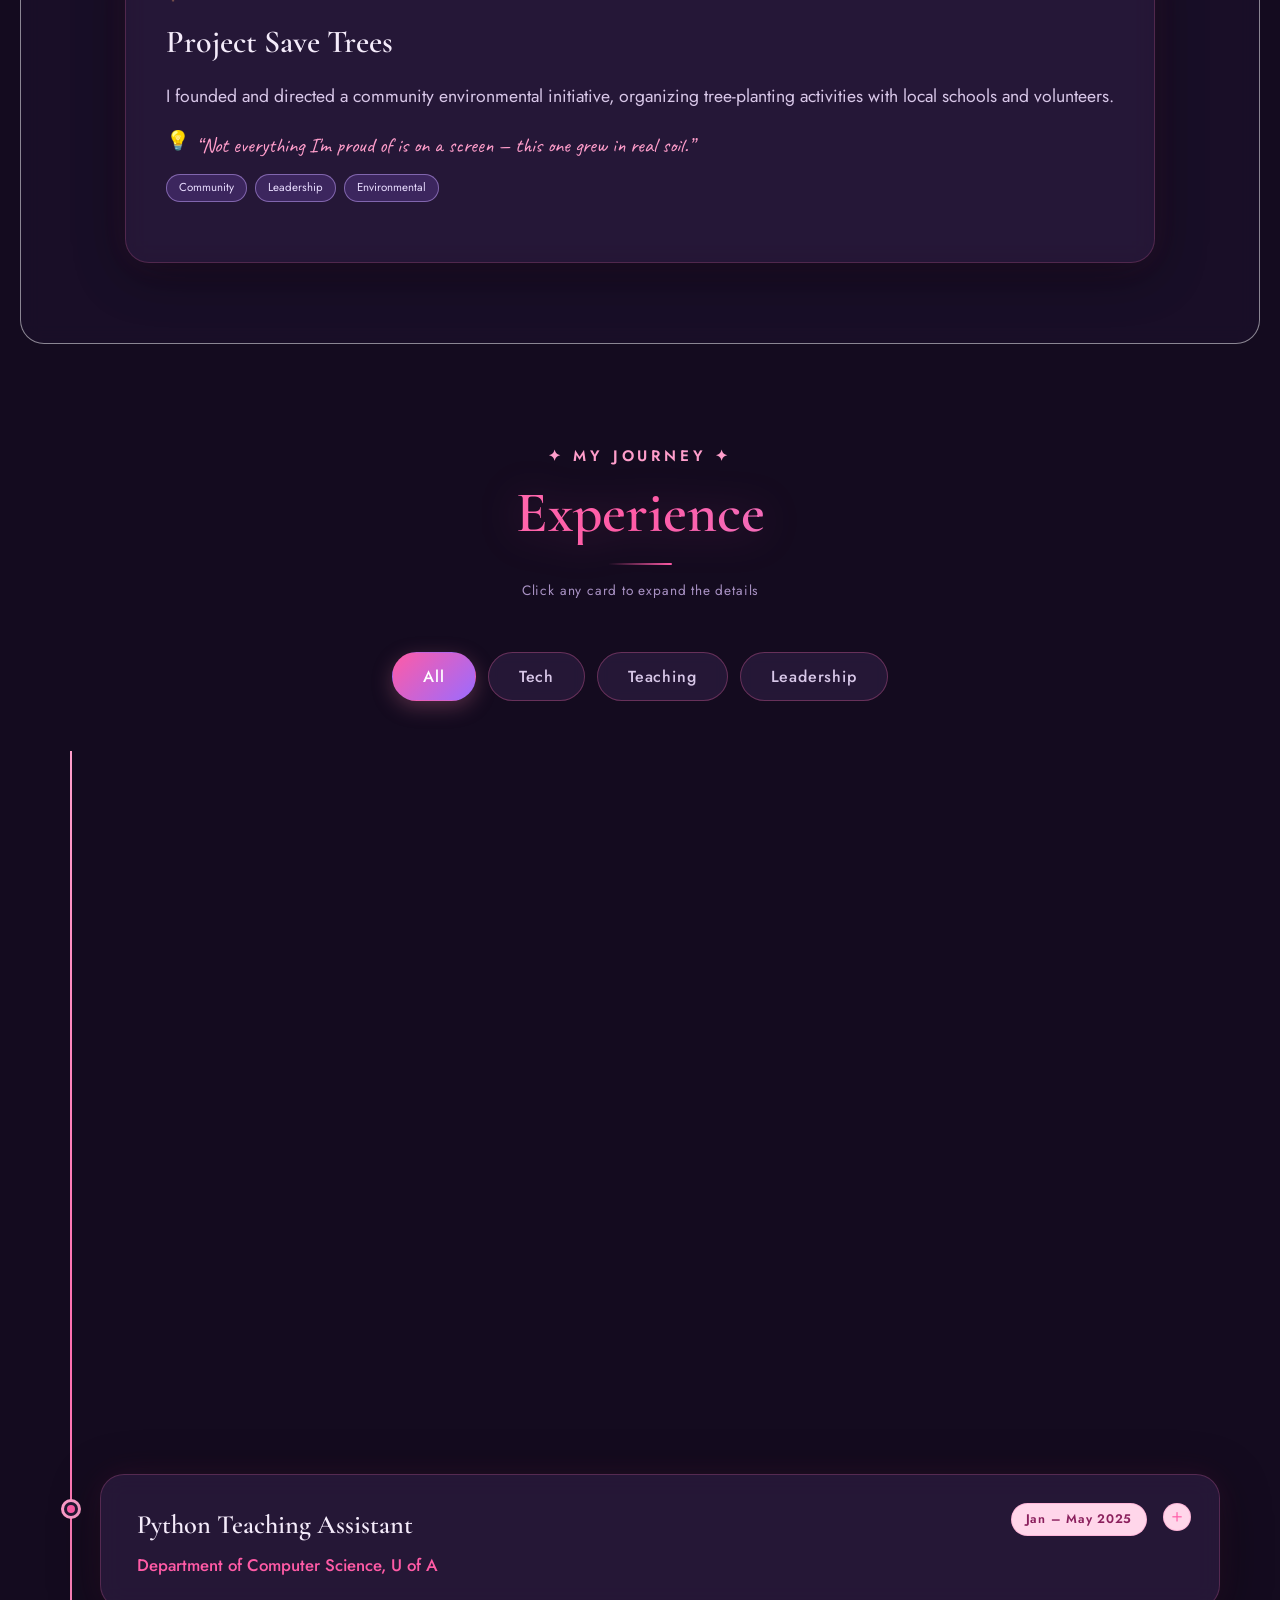
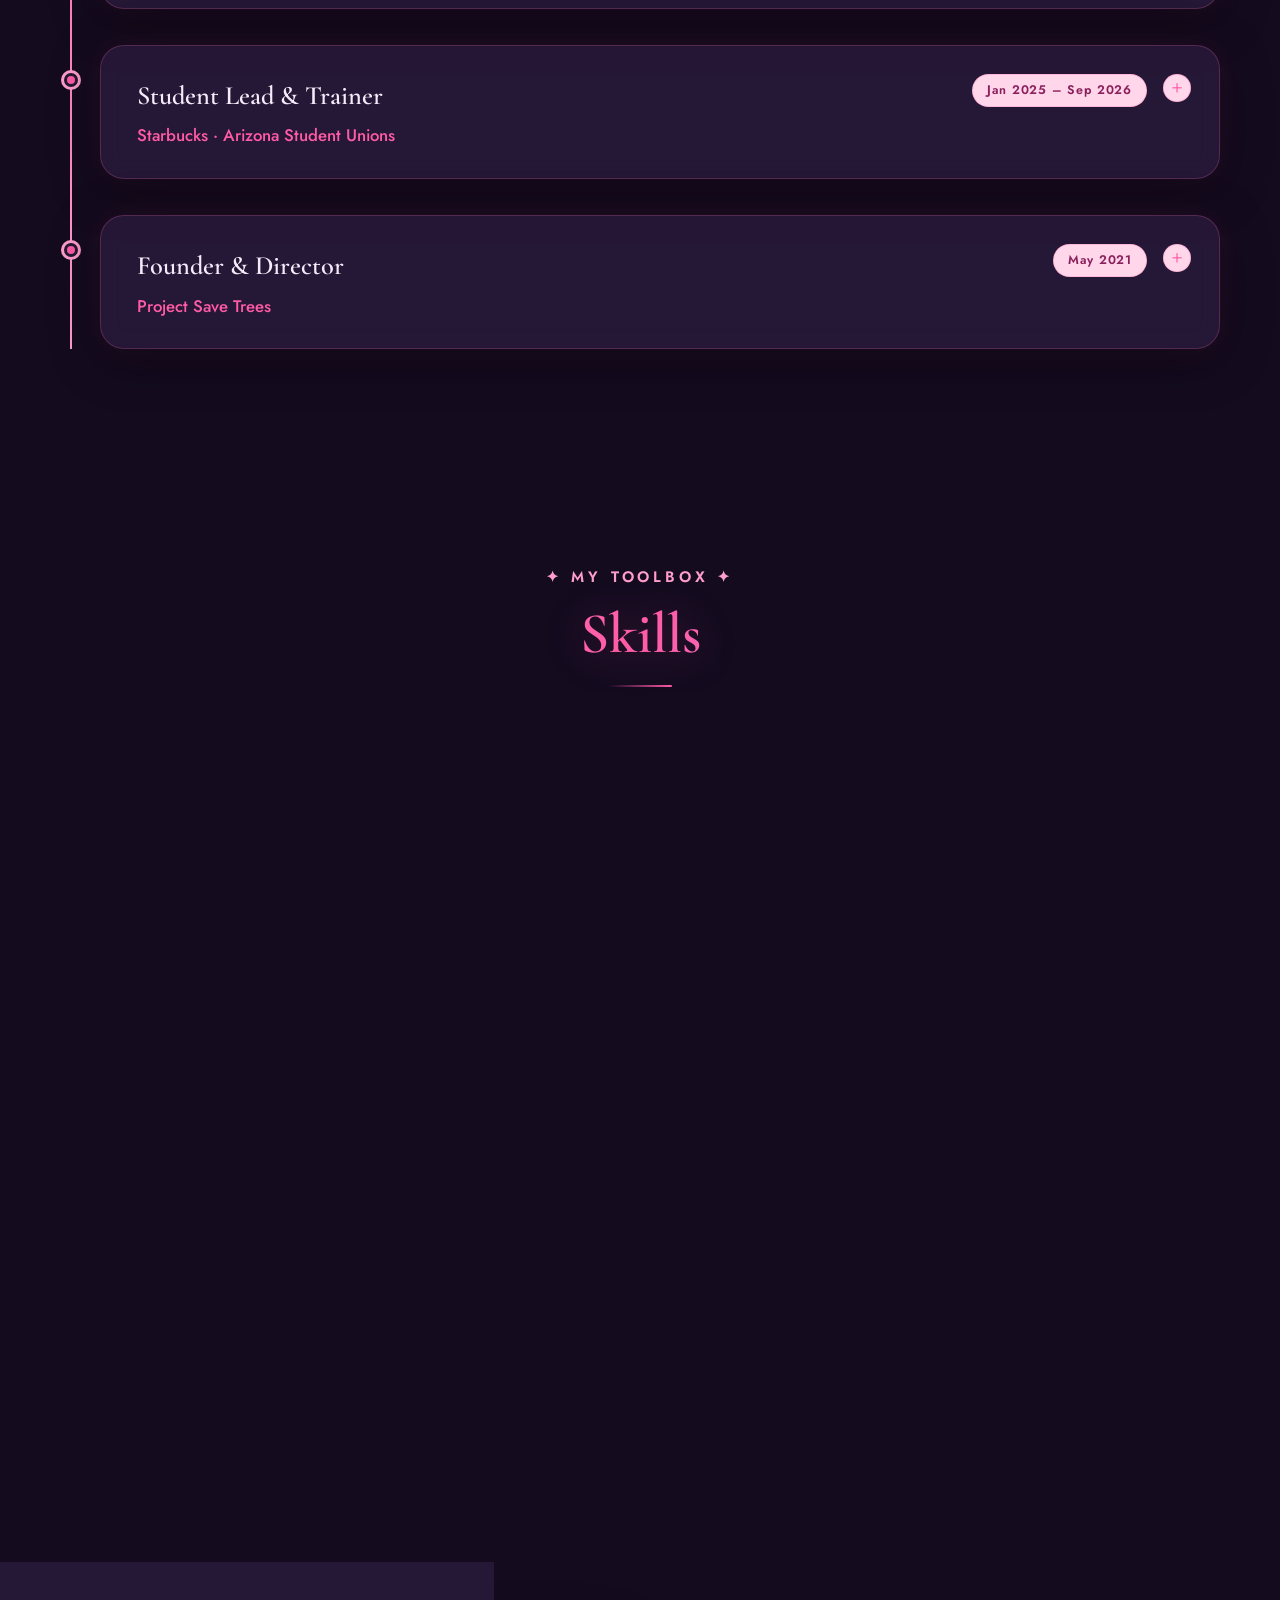
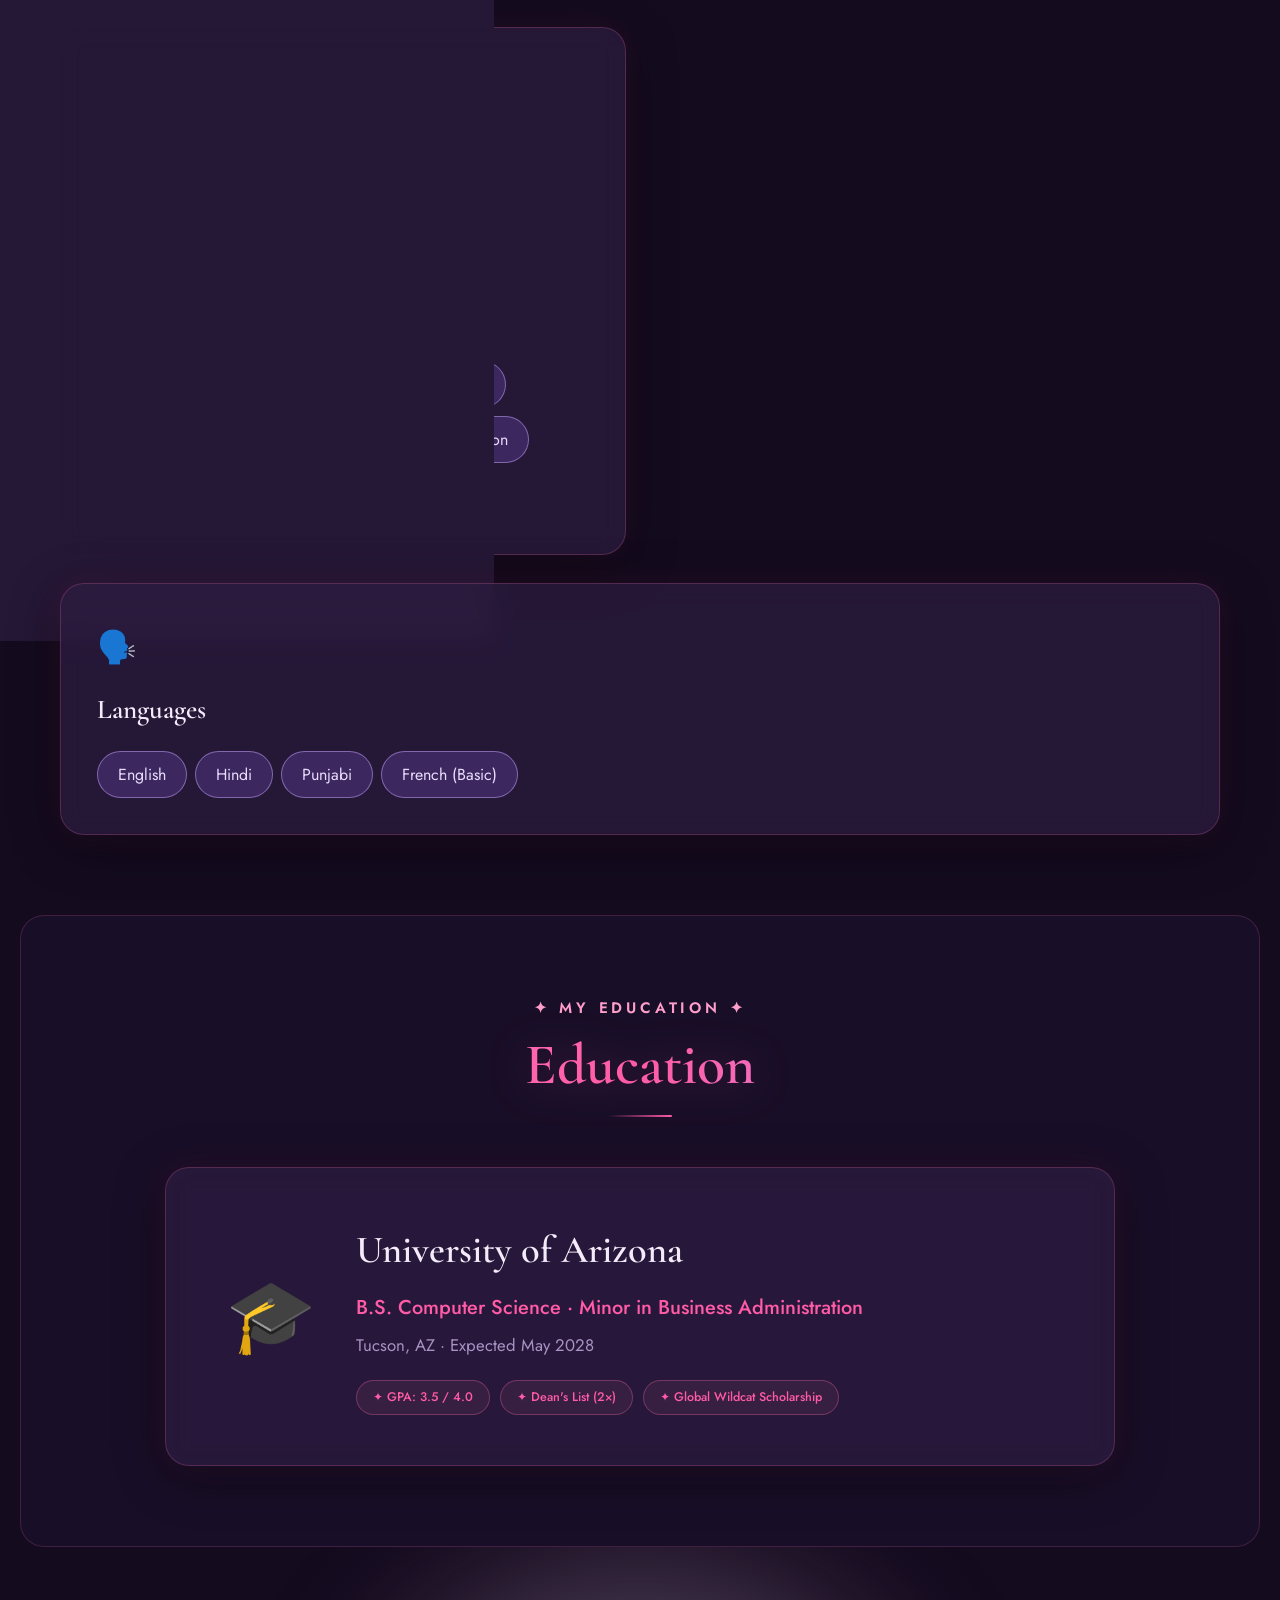
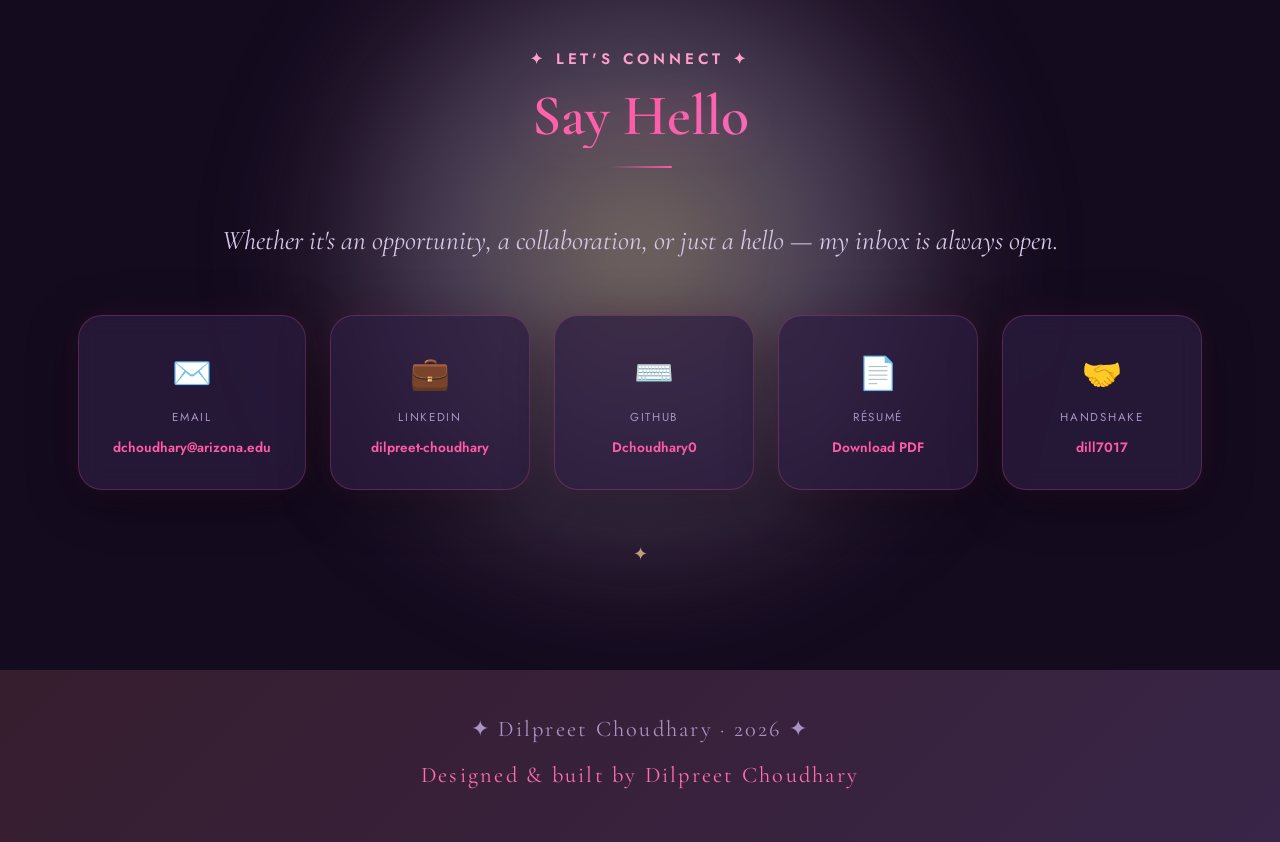
==== commit 0c16f223: "Expand skills: add Computers & Productivity category (MS Office, data entry, troubleshooting) and en" ====
--- a/index.html
+++ b/index.html
@@ -344,10 +344,11 @@
             <ul class="tl-list">
               <li>Support students, faculty & staff with AI tools and responsible AI use</li>
               <li>Develop interactive AI workshops for learning, creativity & productivity</li>
+              <li>Troubleshoot software & help users get set up with new tools</li>
               <li>Explain AI concepts to users across all levels of technical experience</li>
             </ul>
             <div class="tl-tags">
-              <span>AI Tools</span><span>Workshops</span><span>Gemini</span><span>NotebookLM</span>
+              <span>AI Tools</span><span>Workshops</span><span>Gemini</span><span>NotebookLM</span><span>ChatGPT</span><span>Prompt Engineering</span><span>Troubleshooting</span><span>Technical Support</span>
             </div>
           </div>
           <span class="tl-expand-icon">＋</span>
@@ -376,7 +377,7 @@
               <li>Handle student and program information with professionalism and discretion</li>
             </ul>
             <div class="tl-tags">
-              <span>Administration</span><span>Program Support</span><span>Communication</span><span>Organization</span><span>Student Support</span>
+              <span>Administration</span><span>Program Support</span><span>MS Word</span><span>MS Excel</span><span>Data Entry</span><span>Scheduling</span><span>Email Correspondence</span><span>Record Keeping</span><span>Communication</span><span>Organization</span><span>Student Support</span><span>Discretion</span>
             </div>
           </div>
           <span class="tl-expand-icon">＋</span>
@@ -397,10 +398,11 @@
             <ul class="tl-list">
               <li>Created wireframes & interface designs using Figma</li>
               <li>Contributed to UI changes using React and TSX</li>
+              <li>Debugged responsive layout issues across screen sizes</li>
               <li>Collaborated with UX team on layouts and user flows</li>
             </ul>
             <div class="tl-tags">
-              <span>Figma</span><span>React</span><span>TSX</span><span>UI/UX</span>
+              <span>Figma</span><span>React</span><span>TSX</span><span>HTML/CSS</span><span>Responsive Design</span><span>Debugging</span><span>Git</span><span>UI/UX</span>
             </div>
           </div>
           <span class="tl-expand-icon">＋</span>
@@ -423,7 +425,7 @@
               <li>Guided students through programming problems with patience & clarity</li>
             </ul>
             <div class="tl-tags">
-              <span>Python</span><span>Teaching</span><span>Data Structures</span>
+              <span>Python</span><span>Debugging</span><span>Teaching</span><span>Data Structures</span><span>Problem Solving</span><span>Mentoring</span><span>Communication</span>
             </div>
           </div>
           <span class="tl-expand-icon">＋</span>
@@ -446,7 +448,7 @@
               <li>Trained new employees on service, POS systems & safety procedures</li>
             </ul>
             <div class="tl-tags">
-              <span>Leadership</span><span>Training</span><span>Team Management</span>
+              <span>Leadership</span><span>Training &amp; Onboarding</span><span>Customer Service</span><span>POS Systems</span><span>Team Management</span><span>Time Management</span><span>Multitasking</span><span>Communication</span>
             </div>
           </div>
           <span class="tl-expand-icon">＋</span>
@@ -497,7 +499,10 @@
           <span>Java</span>
           <span>JavaScript</span>
           <span>Data Structures</span>
+          <span>Algorithms</span>
           <span>Debugging</span>
+          <span>Problem Solving</span>
+          <span>Object-Oriented Programming</span>
         </div>
       </div>
 
@@ -510,7 +515,27 @@
           <span>React / TSX</span>
           <span>Figma</span>
           <span>UI/UX Design</span>
+          <span>Responsive Design</span>
           <span>Git &amp; GitHub</span>
+          <span>VS Code</span>
+        </div>
+      </div>
+
+      <div class="skill-category">
+        <div class="skill-cat-icon">🖥️</div>
+        <h3>Computers &amp; Productivity</h3>
+        <div class="skill-pills">
+          <span>Microsoft Word</span>
+          <span>Microsoft Excel</span>
+          <span>Microsoft PowerPoint</span>
+          <span>Microsoft Outlook</span>
+          <span>Google Workspace</span>
+          <span>Data Entry</span>
+          <span>Email Correspondence</span>
+          <span>Scheduling</span>
+          <span>Troubleshooting</span>
+          <span>Record Keeping</span>
+          <span>Typing</span>
         </div>
       </div>
 
@@ -521,7 +546,9 @@
           <span>Gemini</span>
           <span>NotebookLM</span>
           <span>ChatGPT</span>
+          <span>Claude</span>
           <span>Prompt Engineering</span>
+          <span>AI Image Generation</span>
           <span>Responsible AI</span>
         </div>
       </div>
@@ -531,10 +558,17 @@
         <h3>Communication &amp; Leadership</h3>
         <div class="skill-pills">
           <span>Public Speaking</span>
-          <span>Teaching</span>
+          <span>Teaching &amp; Tutoring</span>
           <span>Team Leadership</span>
+          <span>Training &amp; Onboarding</span>
+          <span>Customer Service</span>
           <span>Student Support</span>
+          <span>Phone &amp; Front-Desk Etiquette</span>
+          <span>Time Management</span>
+          <span>Attention to Detail</span>
+          <span>Adaptability</span>
           <span>Organization</span>
+          <span>Professionalism &amp; Discretion</span>
         </div>
       </div>
 
--- a/style.css
+++ b/style.css
@@ -931,7 +931,7 @@
   margin-top: 0;
 }
 .timeline-card.expanded .tl-body {
-  max-height: 640px;
+  max-height: 900px;
   opacity: 1;
   margin-top: 16px;
 }
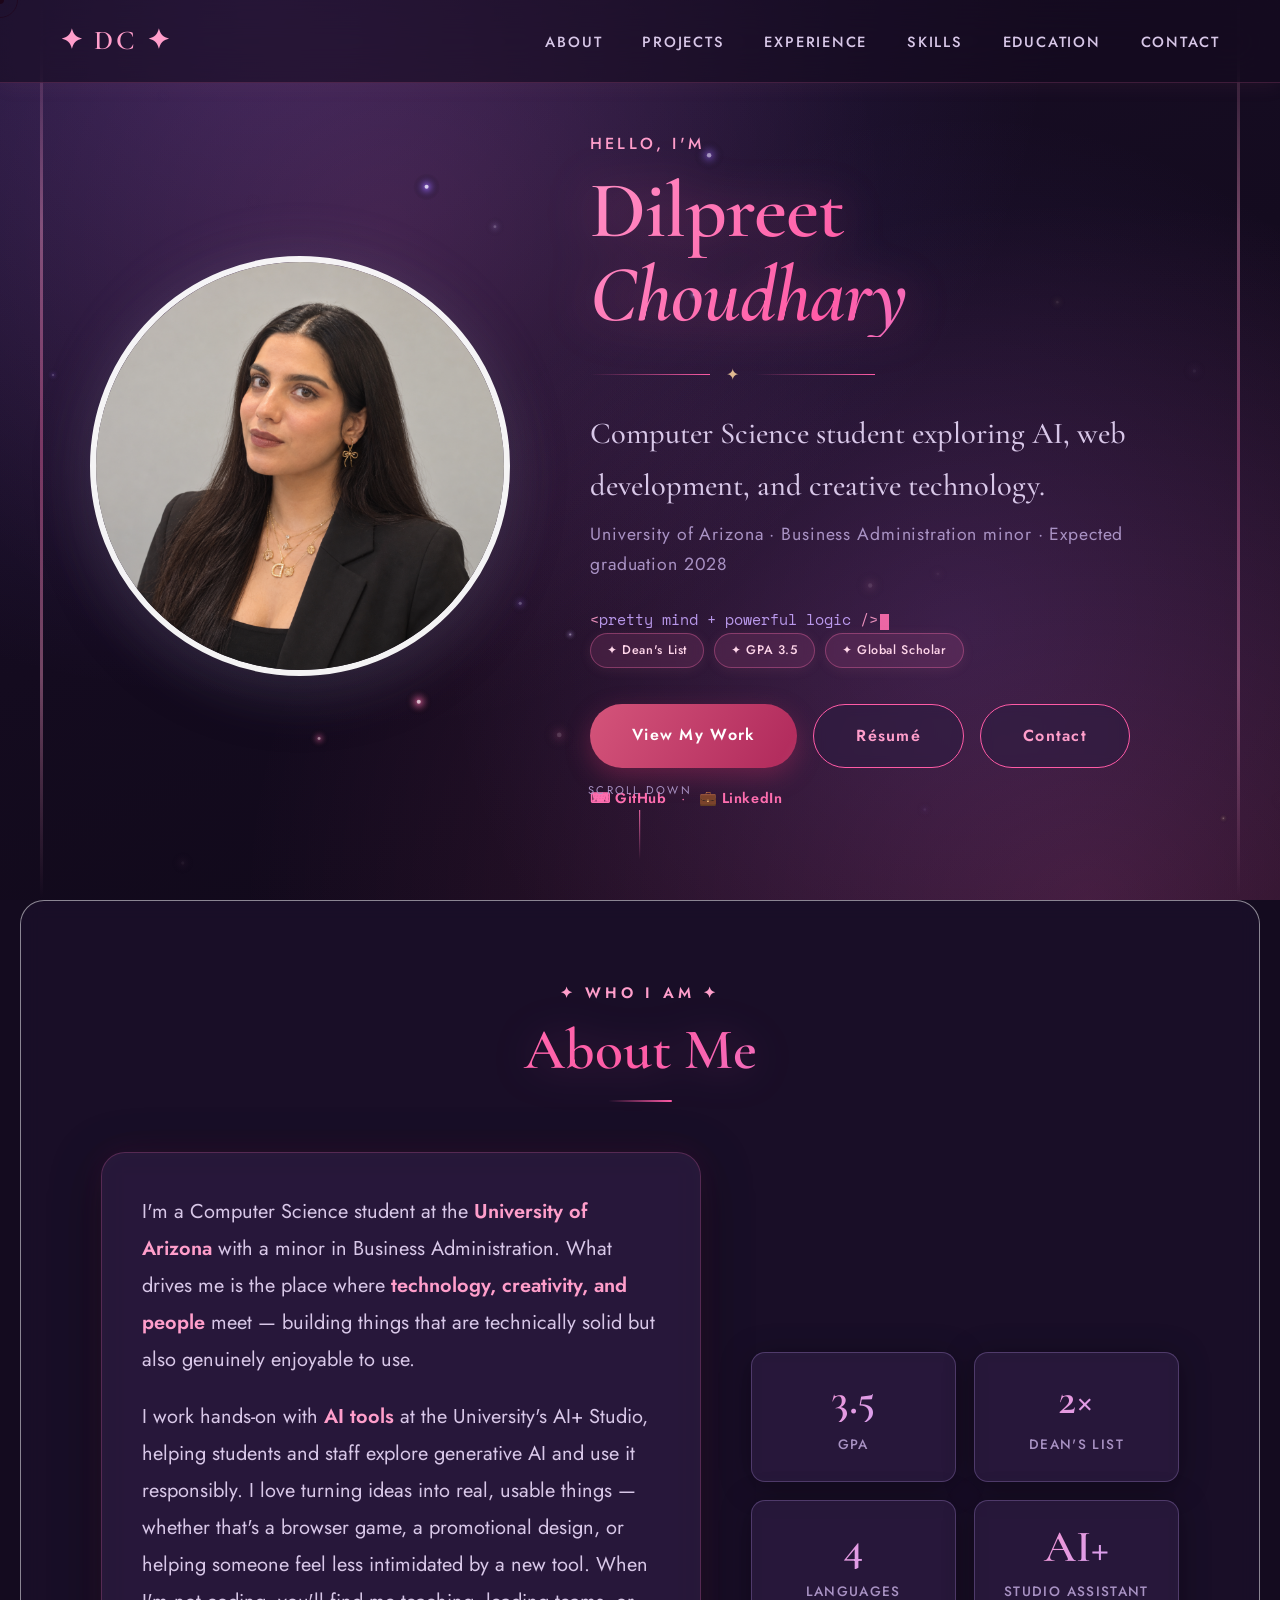
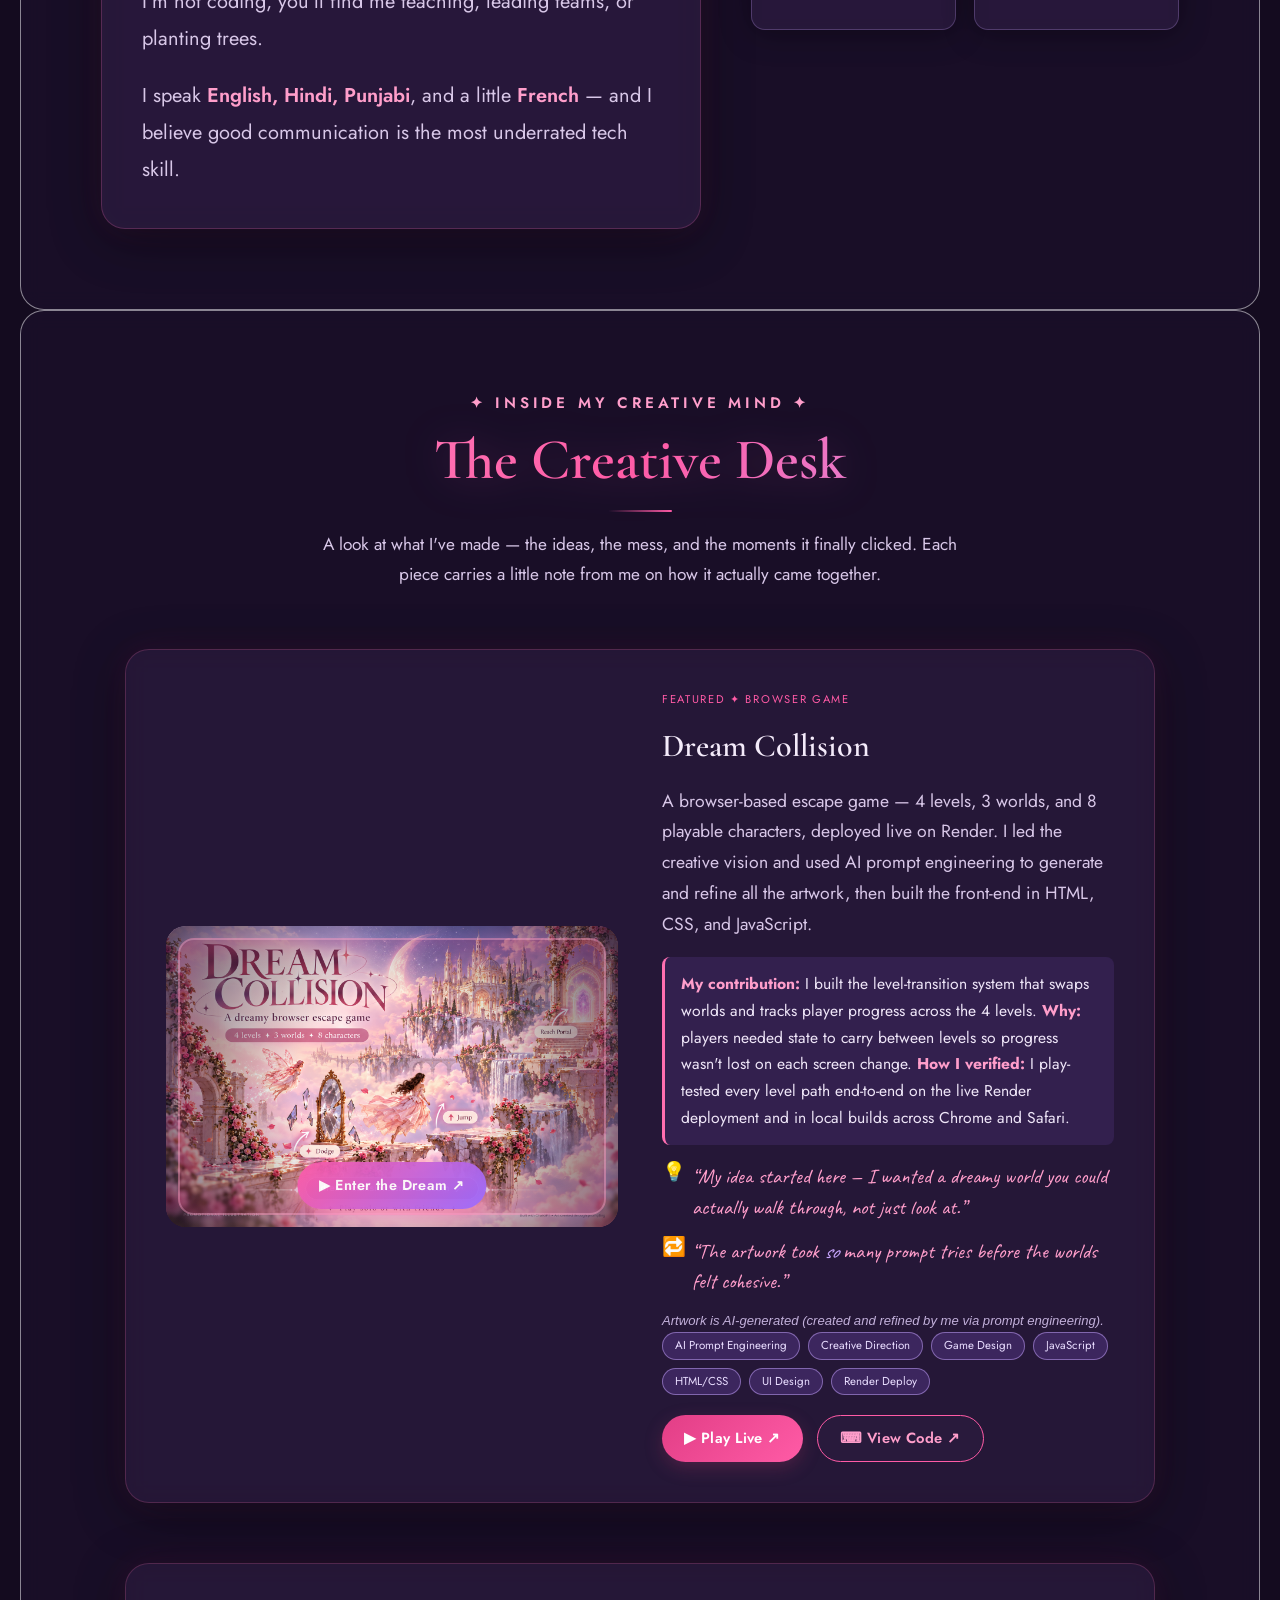
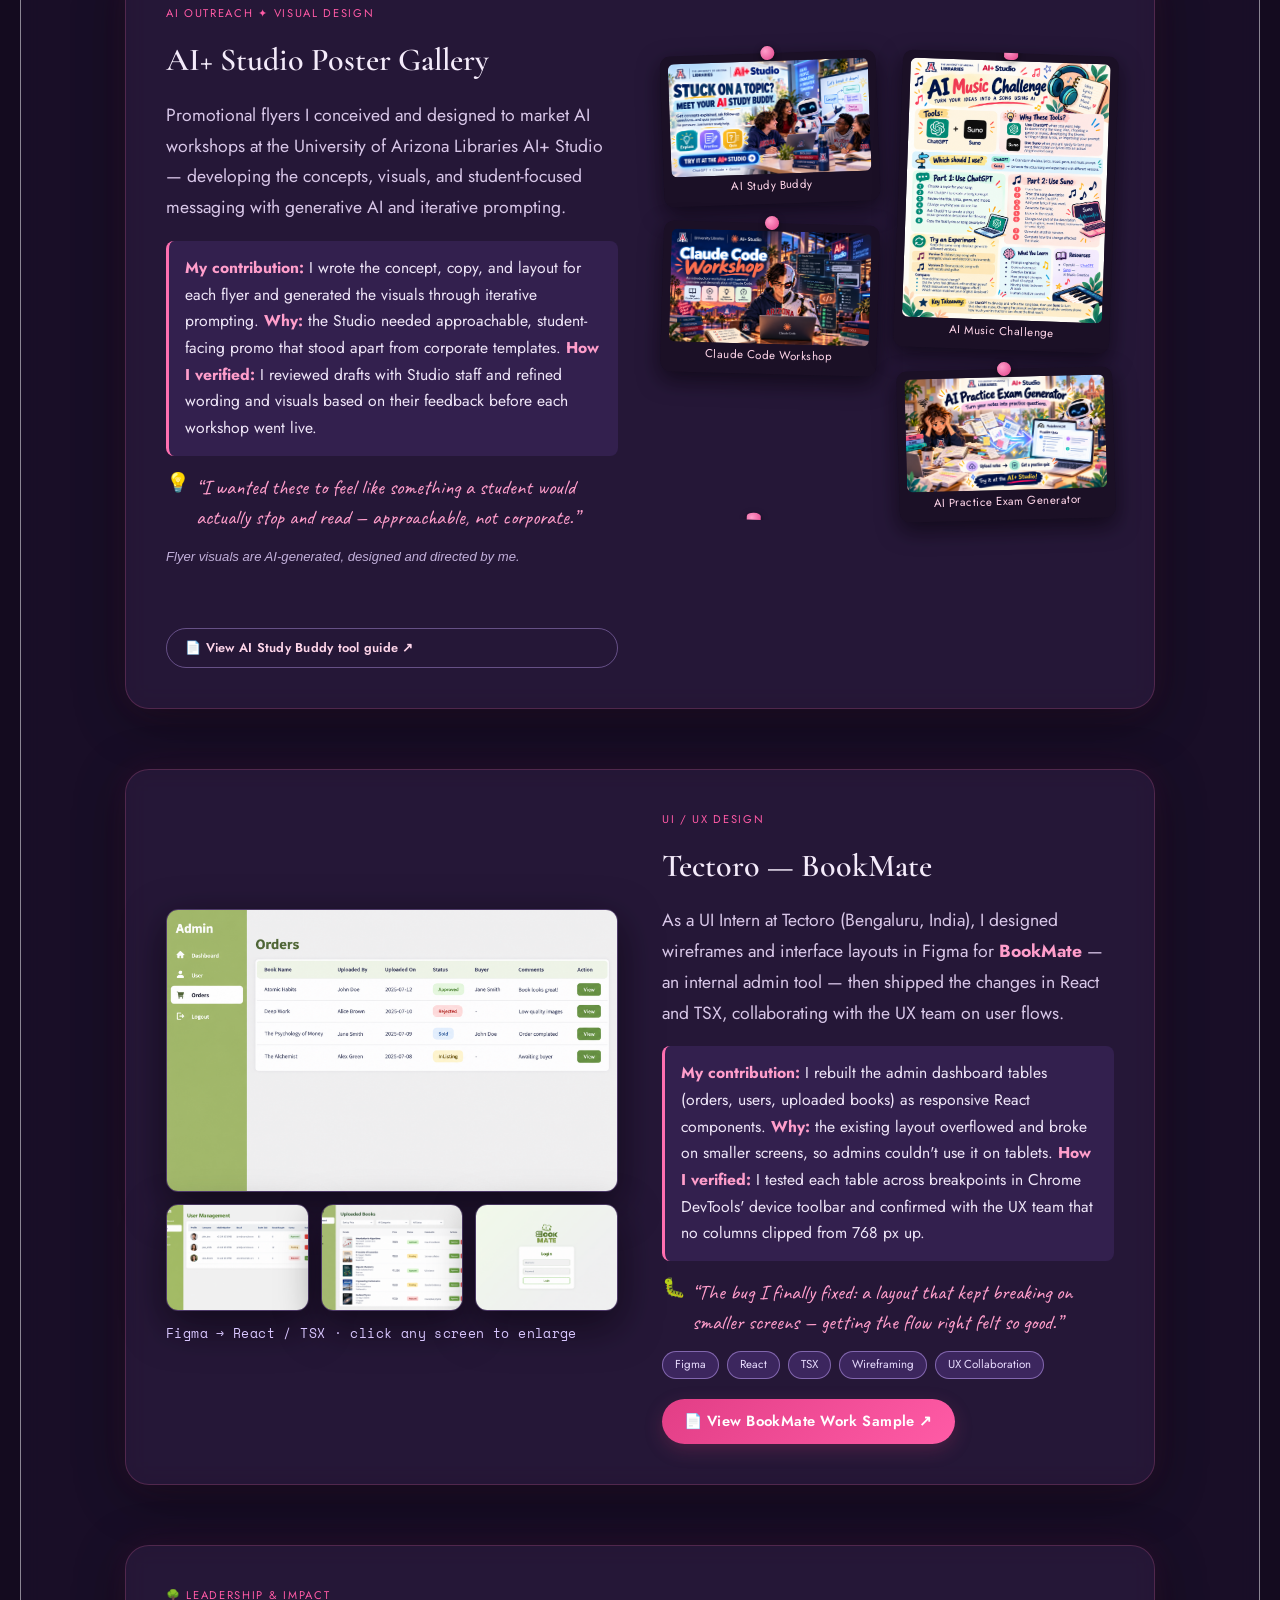
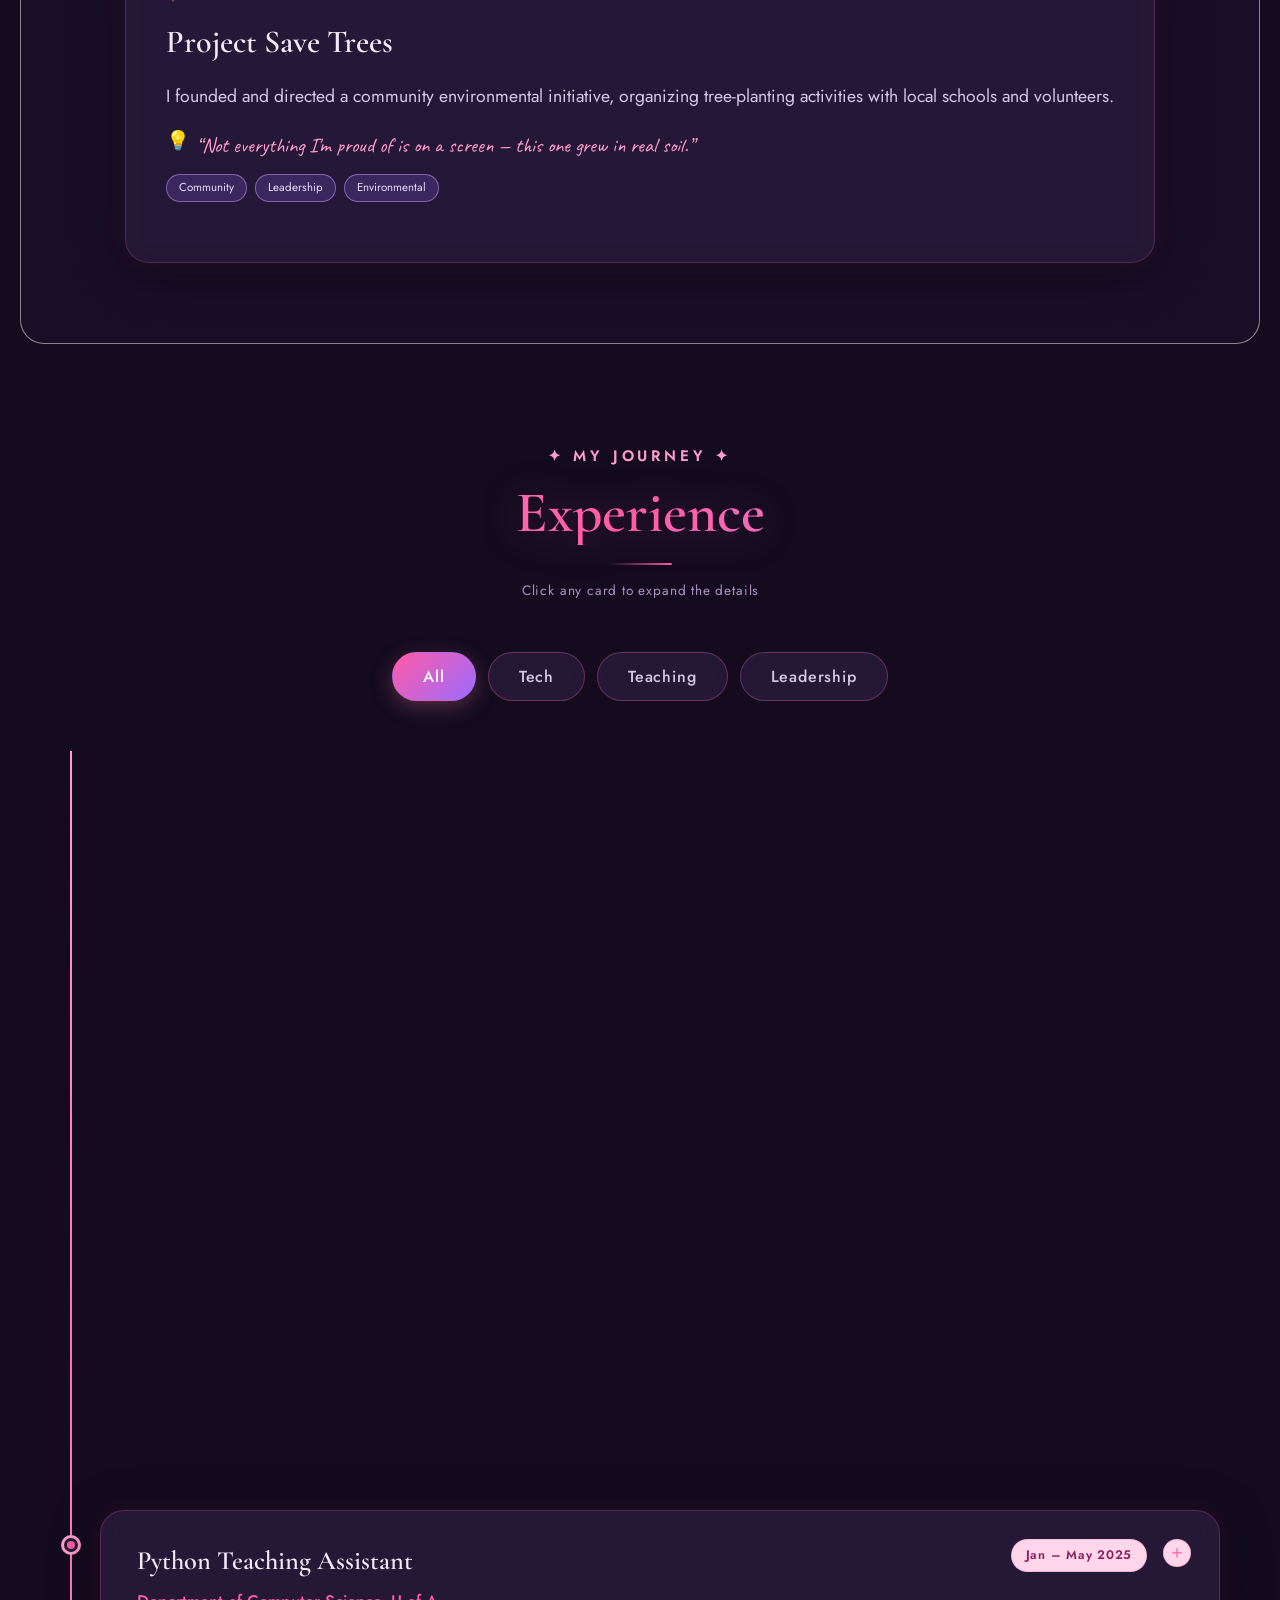
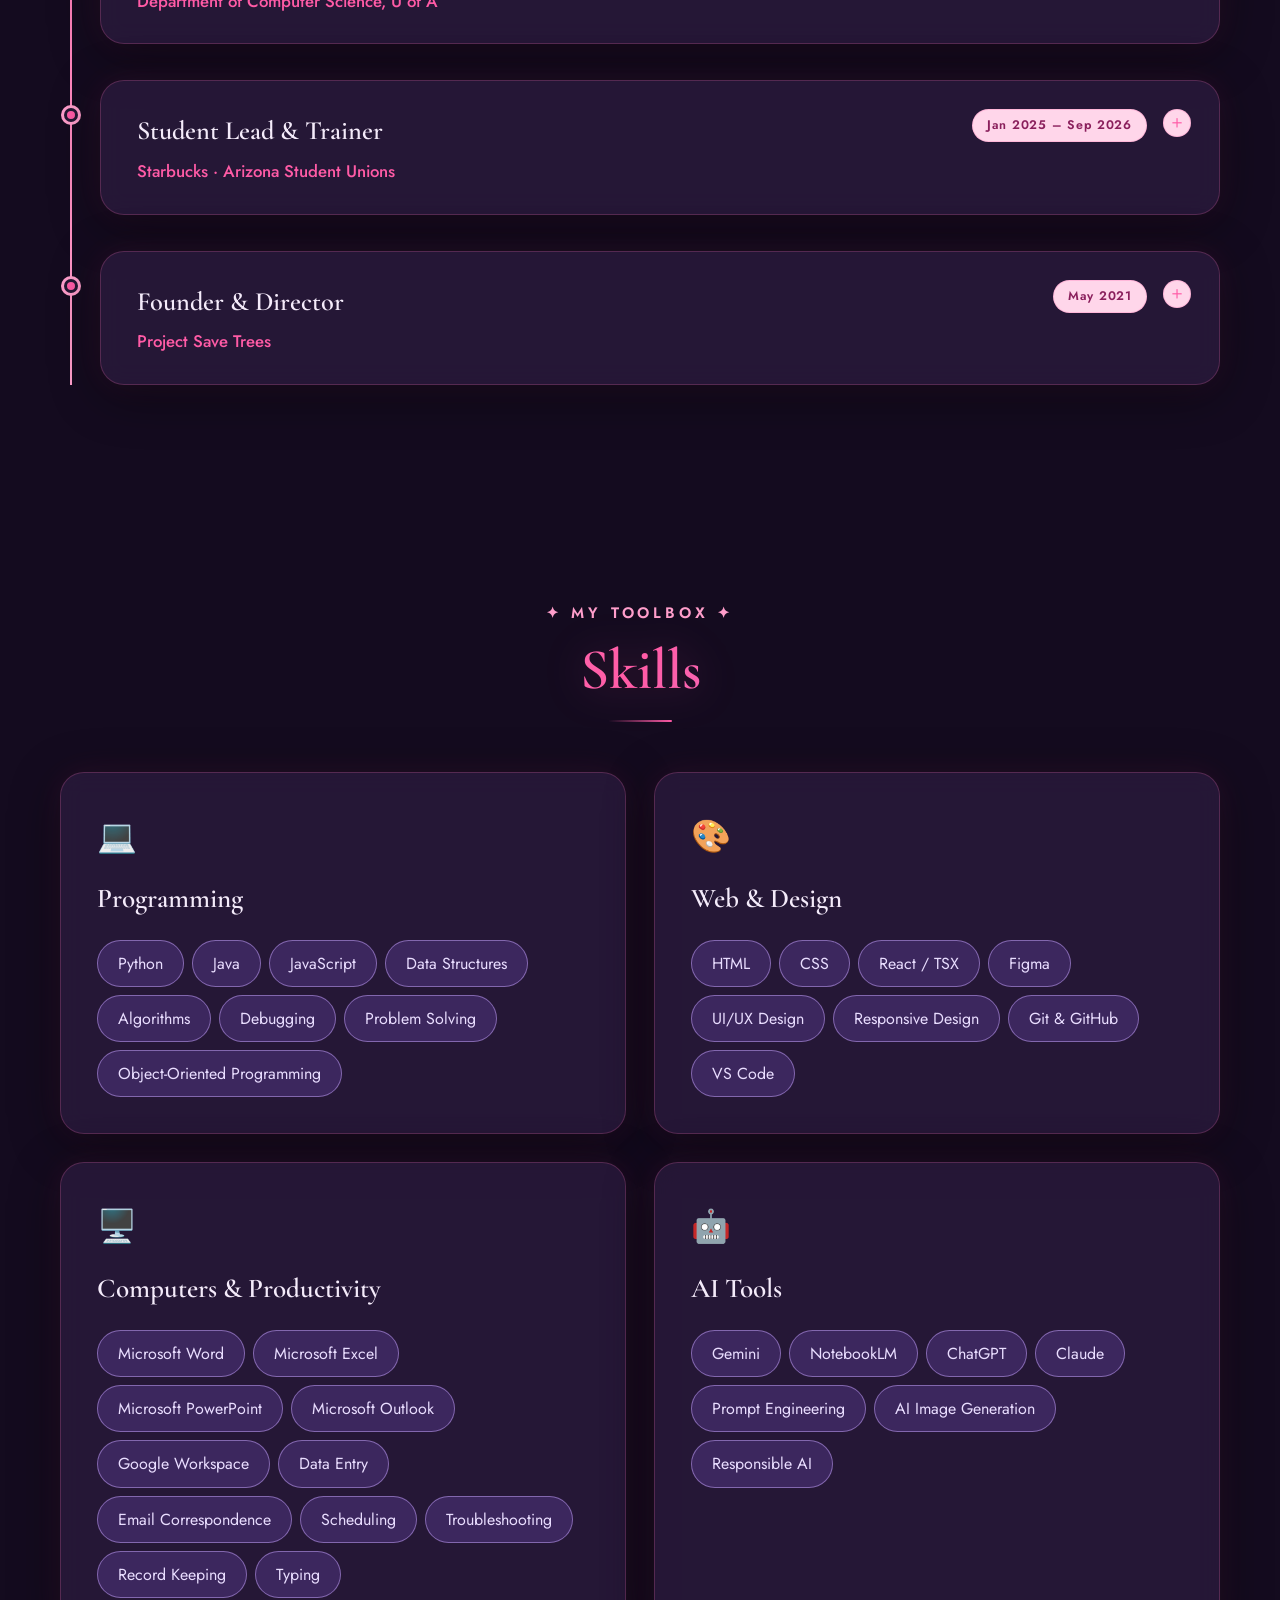
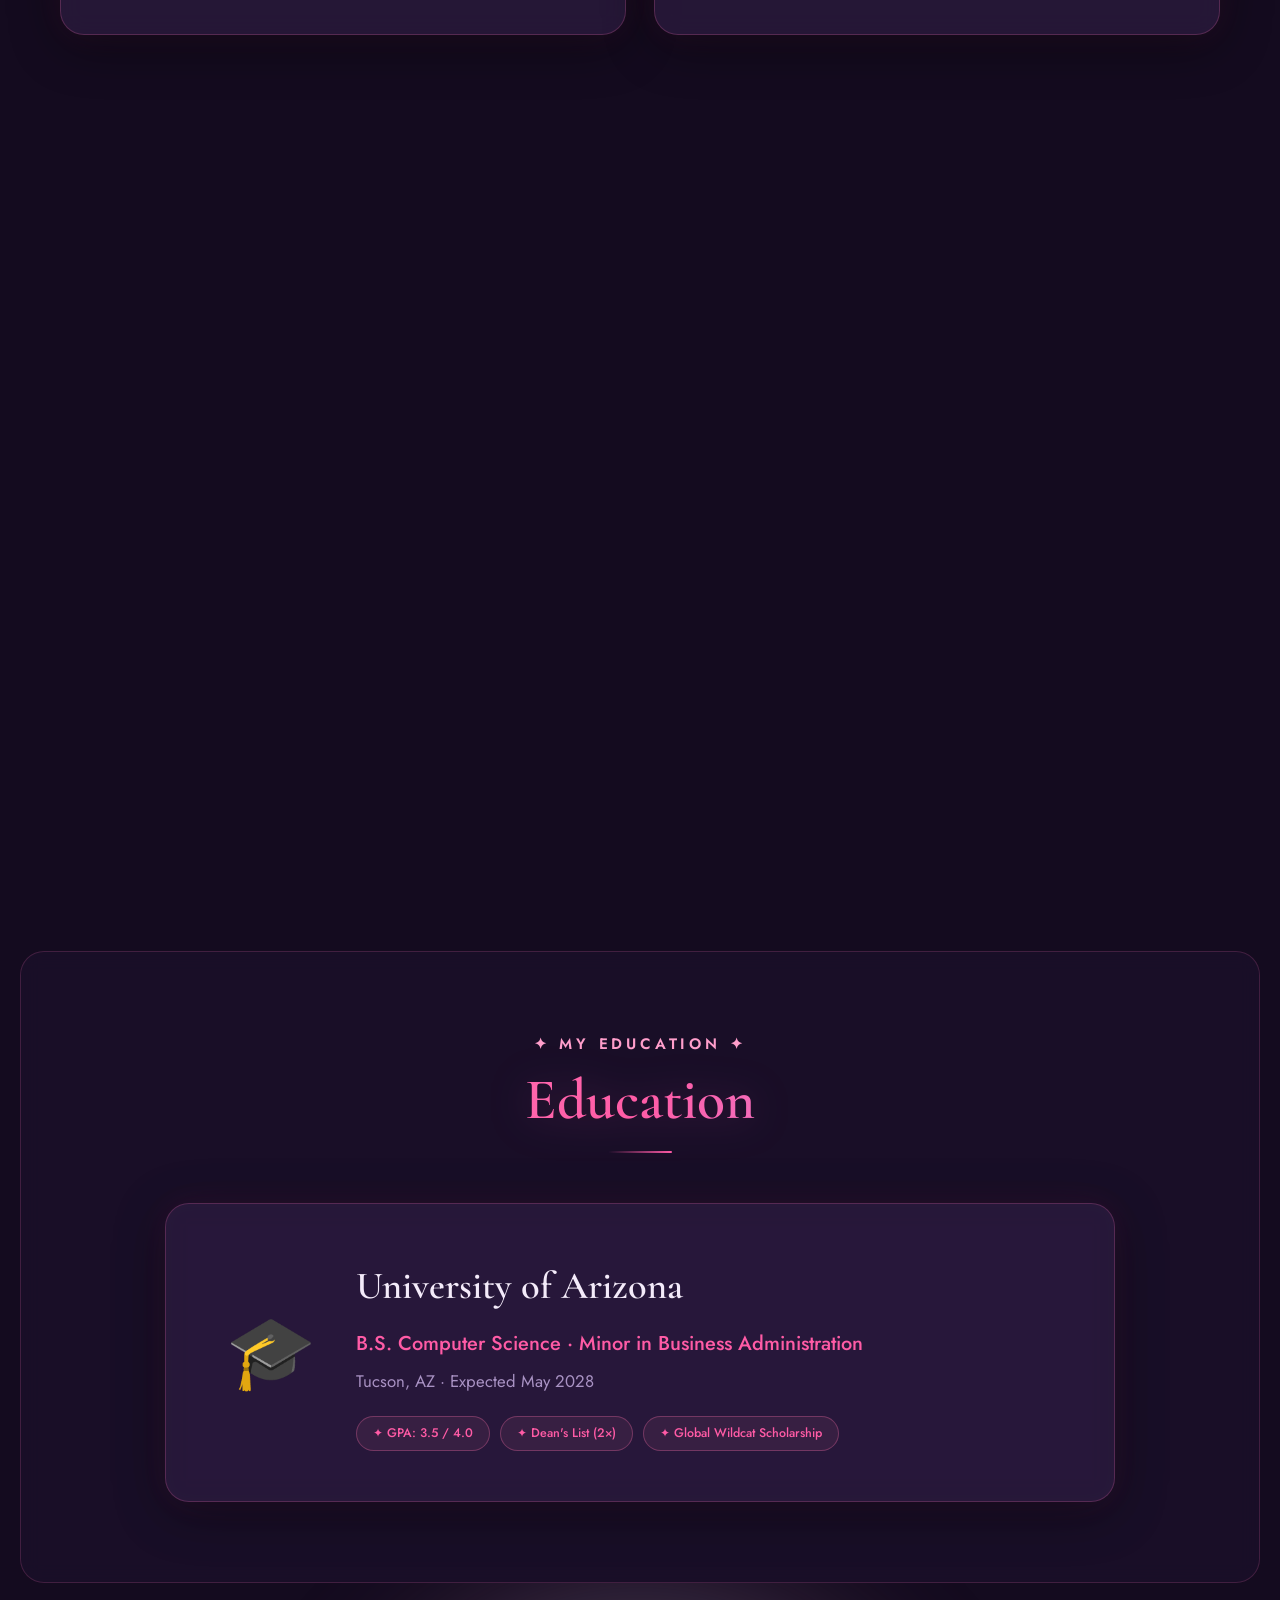
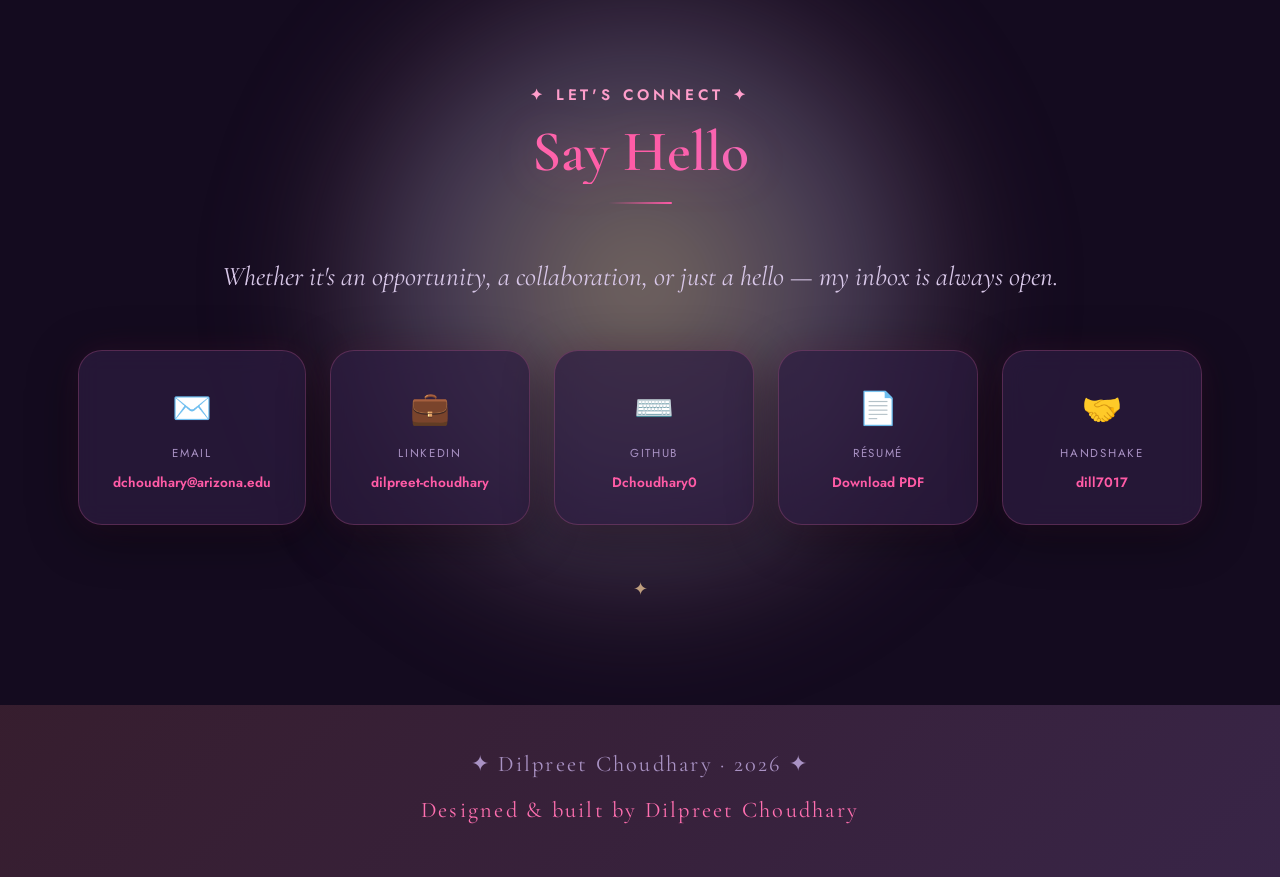
==== commit 6c77b0c9: "Add proper coding/CS and transferable skill tags to every experience card" ====
--- a/index.html
+++ b/index.html
@@ -348,7 +348,7 @@
               <li>Explain AI concepts to users across all levels of technical experience</li>
             </ul>
             <div class="tl-tags">
-              <span>AI Tools</span><span>Workshops</span><span>Gemini</span><span>NotebookLM</span><span>ChatGPT</span><span>Prompt Engineering</span><span>Troubleshooting</span><span>Technical Support</span>
+              <span>AI Tools</span><span>Prompt Engineering</span><span>Gemini</span><span>NotebookLM</span><span>ChatGPT</span><span>Claude</span><span>Troubleshooting</span><span>Technical Support</span><span>Software Setup</span><span>Workshops</span><span>Responsible AI</span>
             </div>
           </div>
           <span class="tl-expand-icon">＋</span>
@@ -377,7 +377,7 @@
               <li>Handle student and program information with professionalism and discretion</li>
             </ul>
             <div class="tl-tags">
-              <span>Administration</span><span>Program Support</span><span>MS Word</span><span>MS Excel</span><span>Data Entry</span><span>Scheduling</span><span>Email Correspondence</span><span>Record Keeping</span><span>Communication</span><span>Organization</span><span>Student Support</span><span>Discretion</span>
+              <span>MS Word</span><span>MS Excel</span><span>MS Outlook</span><span>Google Workspace</span><span>Data Entry</span><span>Record Keeping</span><span>Scheduling</span><span>Email Correspondence</span><span>Administration</span><span>Program Support</span><span>Communication</span><span>Organization</span><span>Student Support</span><span>Discretion</span>
             </div>
           </div>
           <span class="tl-expand-icon">＋</span>
@@ -402,7 +402,7 @@
               <li>Collaborated with UX team on layouts and user flows</li>
             </ul>
             <div class="tl-tags">
-              <span>Figma</span><span>React</span><span>TSX</span><span>HTML/CSS</span><span>Responsive Design</span><span>Debugging</span><span>Git</span><span>UI/UX</span>
+              <span>React</span><span>TSX</span><span>JavaScript</span><span>HTML/CSS</span><span>Figma</span><span>Responsive Design</span><span>Debugging</span><span>Git &amp; GitHub</span><span>UI/UX</span><span>Component Design</span><span>Code Review</span>
             </div>
           </div>
           <span class="tl-expand-icon">＋</span>
@@ -425,7 +425,7 @@
               <li>Guided students through programming problems with patience & clarity</li>
             </ul>
             <div class="tl-tags">
-              <span>Python</span><span>Debugging</span><span>Teaching</span><span>Data Structures</span><span>Problem Solving</span><span>Mentoring</span><span>Communication</span>
+              <span>Python</span><span>Debugging</span><span>Data Structures</span><span>Algorithms</span><span>Problem Solving</span><span>Code Review</span><span>Teaching</span><span>Mentoring</span><span>Communication</span>
             </div>
           </div>
           <span class="tl-expand-icon">＋</span>
@@ -470,7 +470,7 @@
               <li>Founded an environmental initiative organizing tree-planting with schools & volunteers</li>
             </ul>
             <div class="tl-tags">
-              <span>Leadership</span><span>Community</span><span>Environment</span>
+              <span>Leadership</span><span>Project Management</span><span>Event Organization</span><span>Public Speaking</span><span>Community Outreach</span><span>Teamwork</span><span>Environment</span>
             </div>
           </div>
           <span class="tl-expand-icon">＋</span>
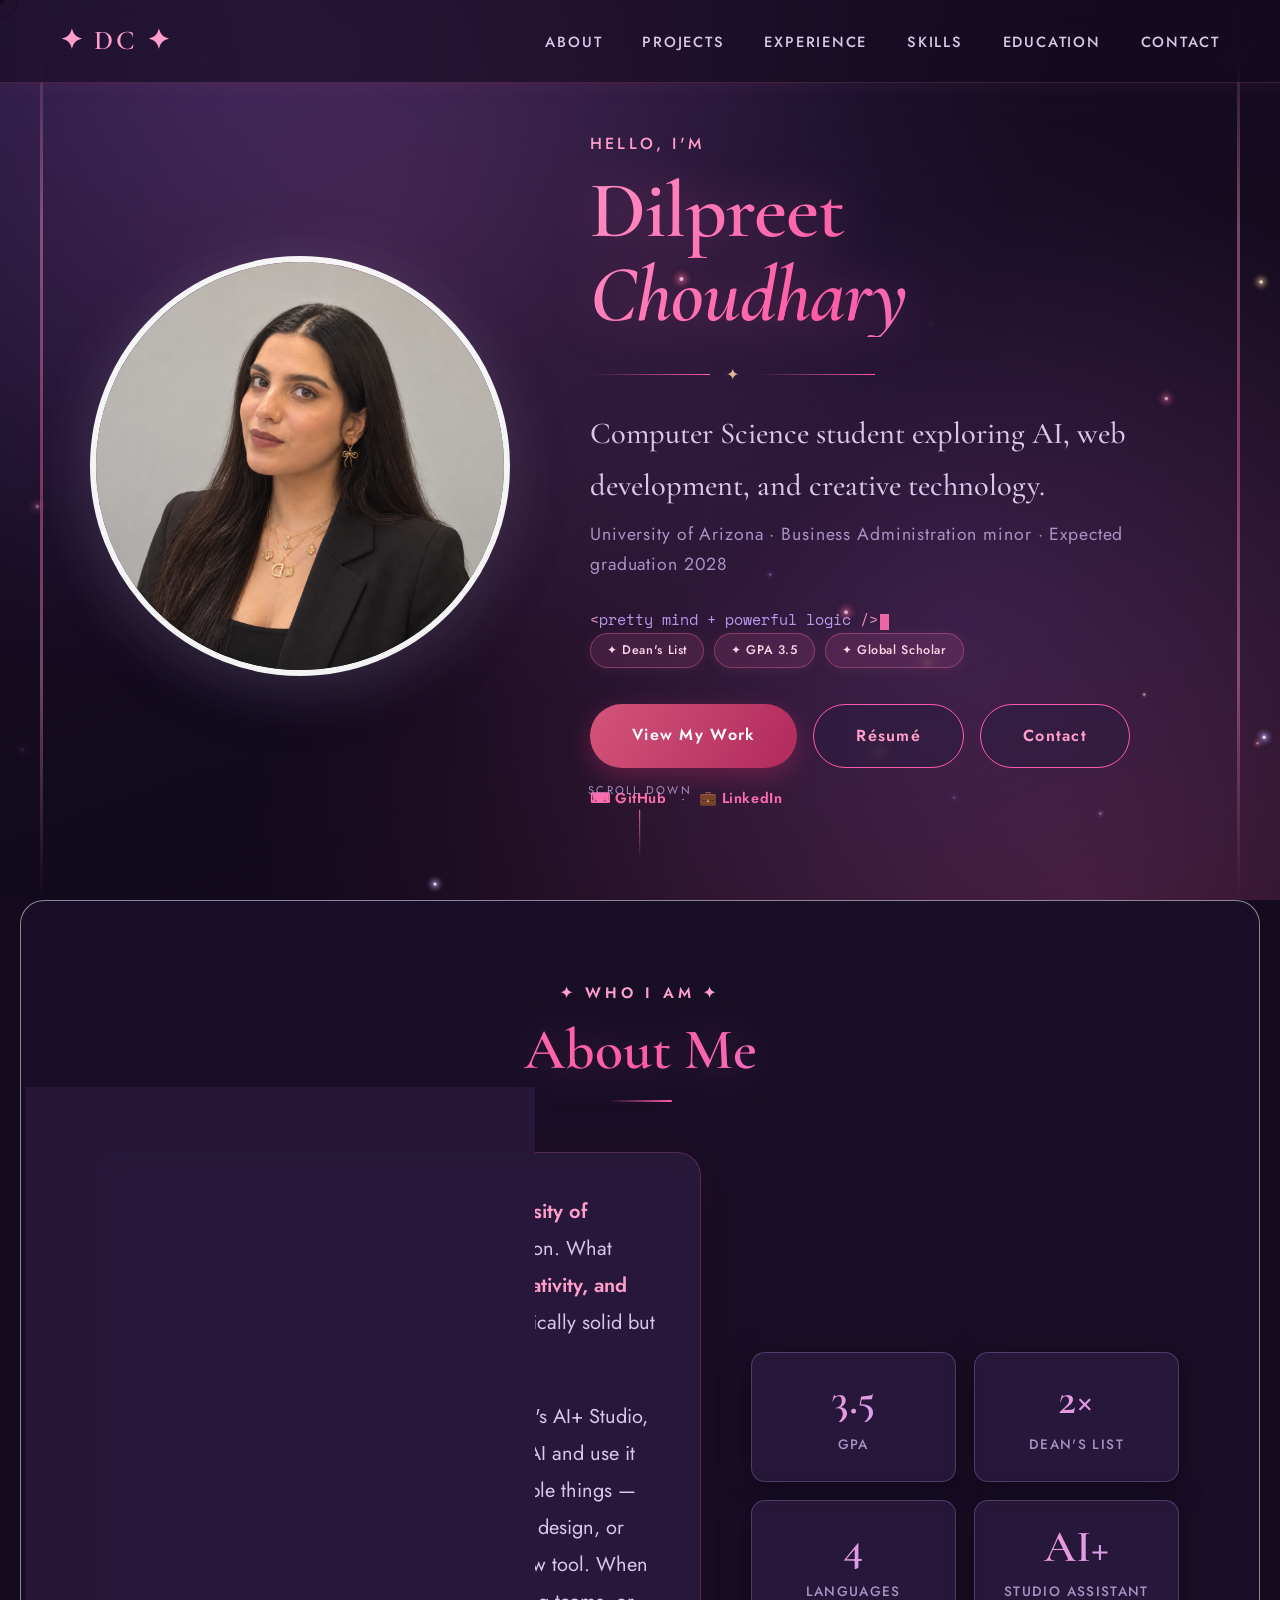
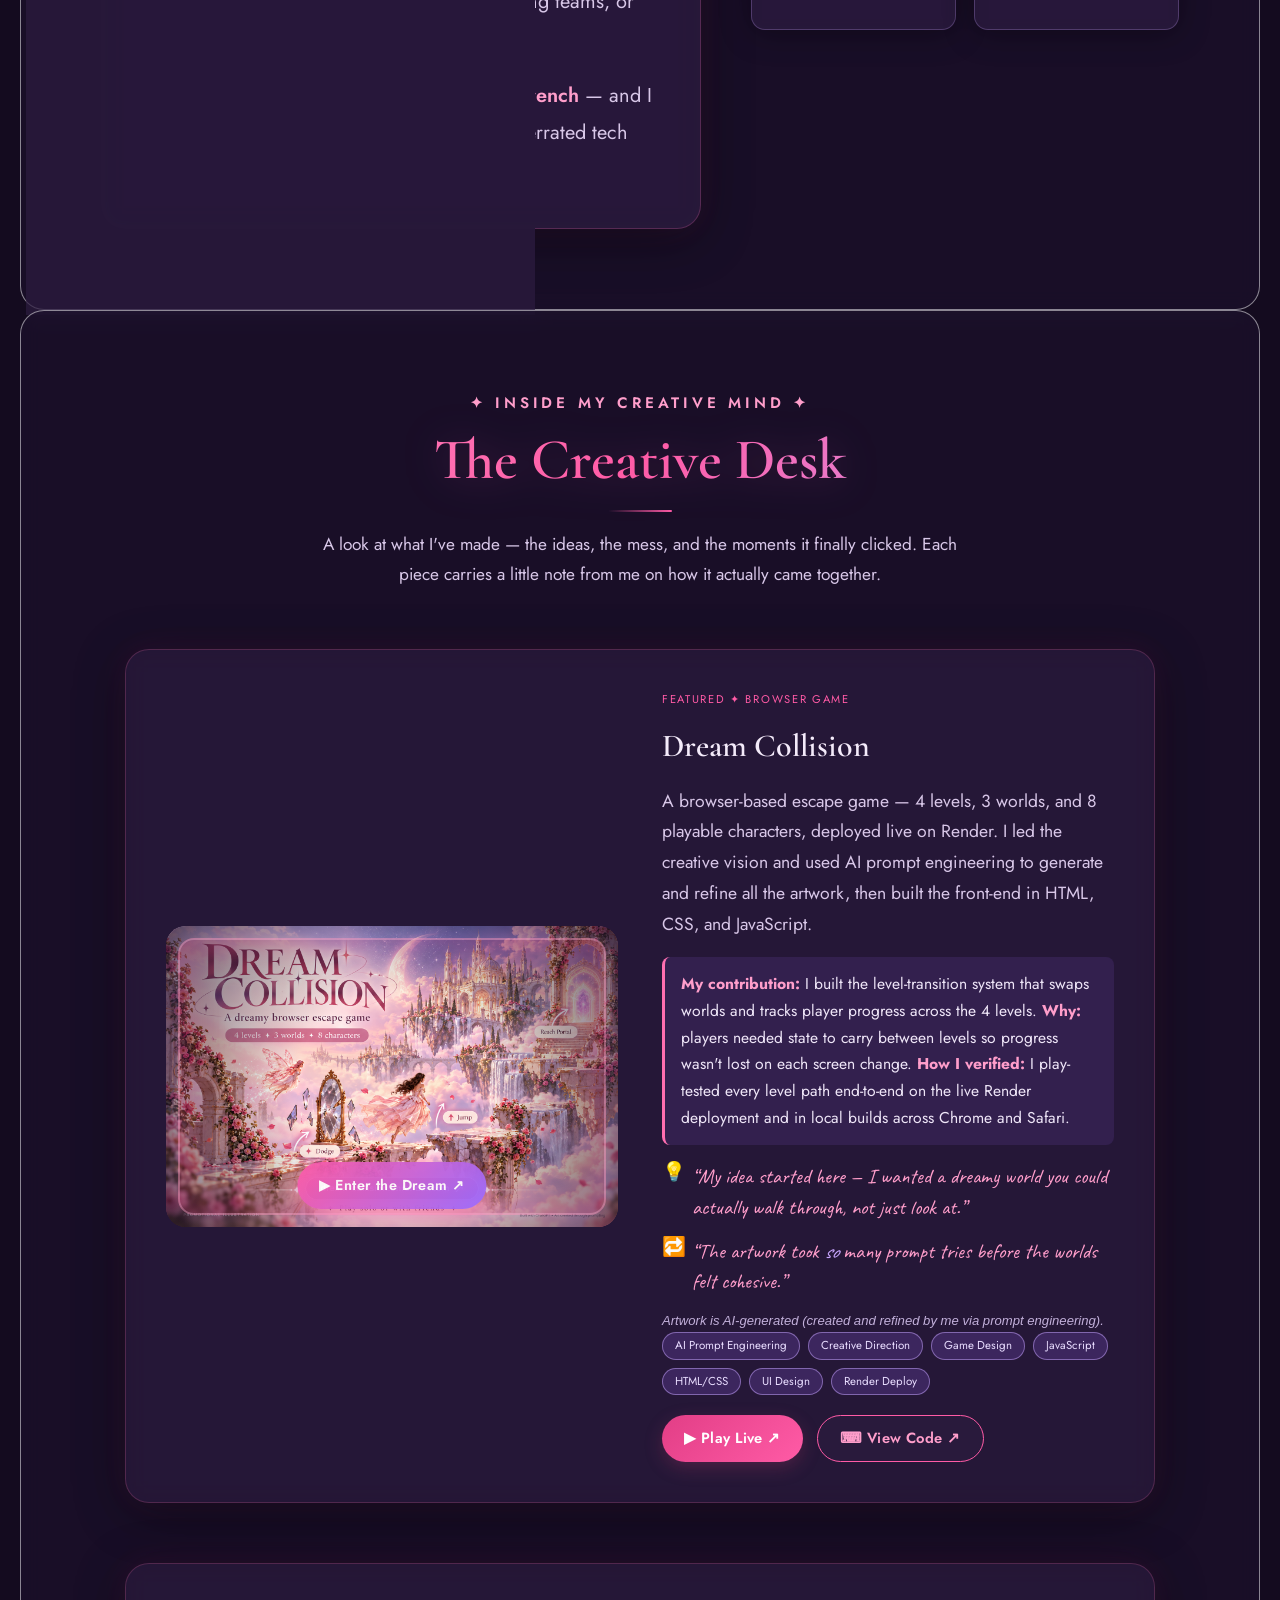
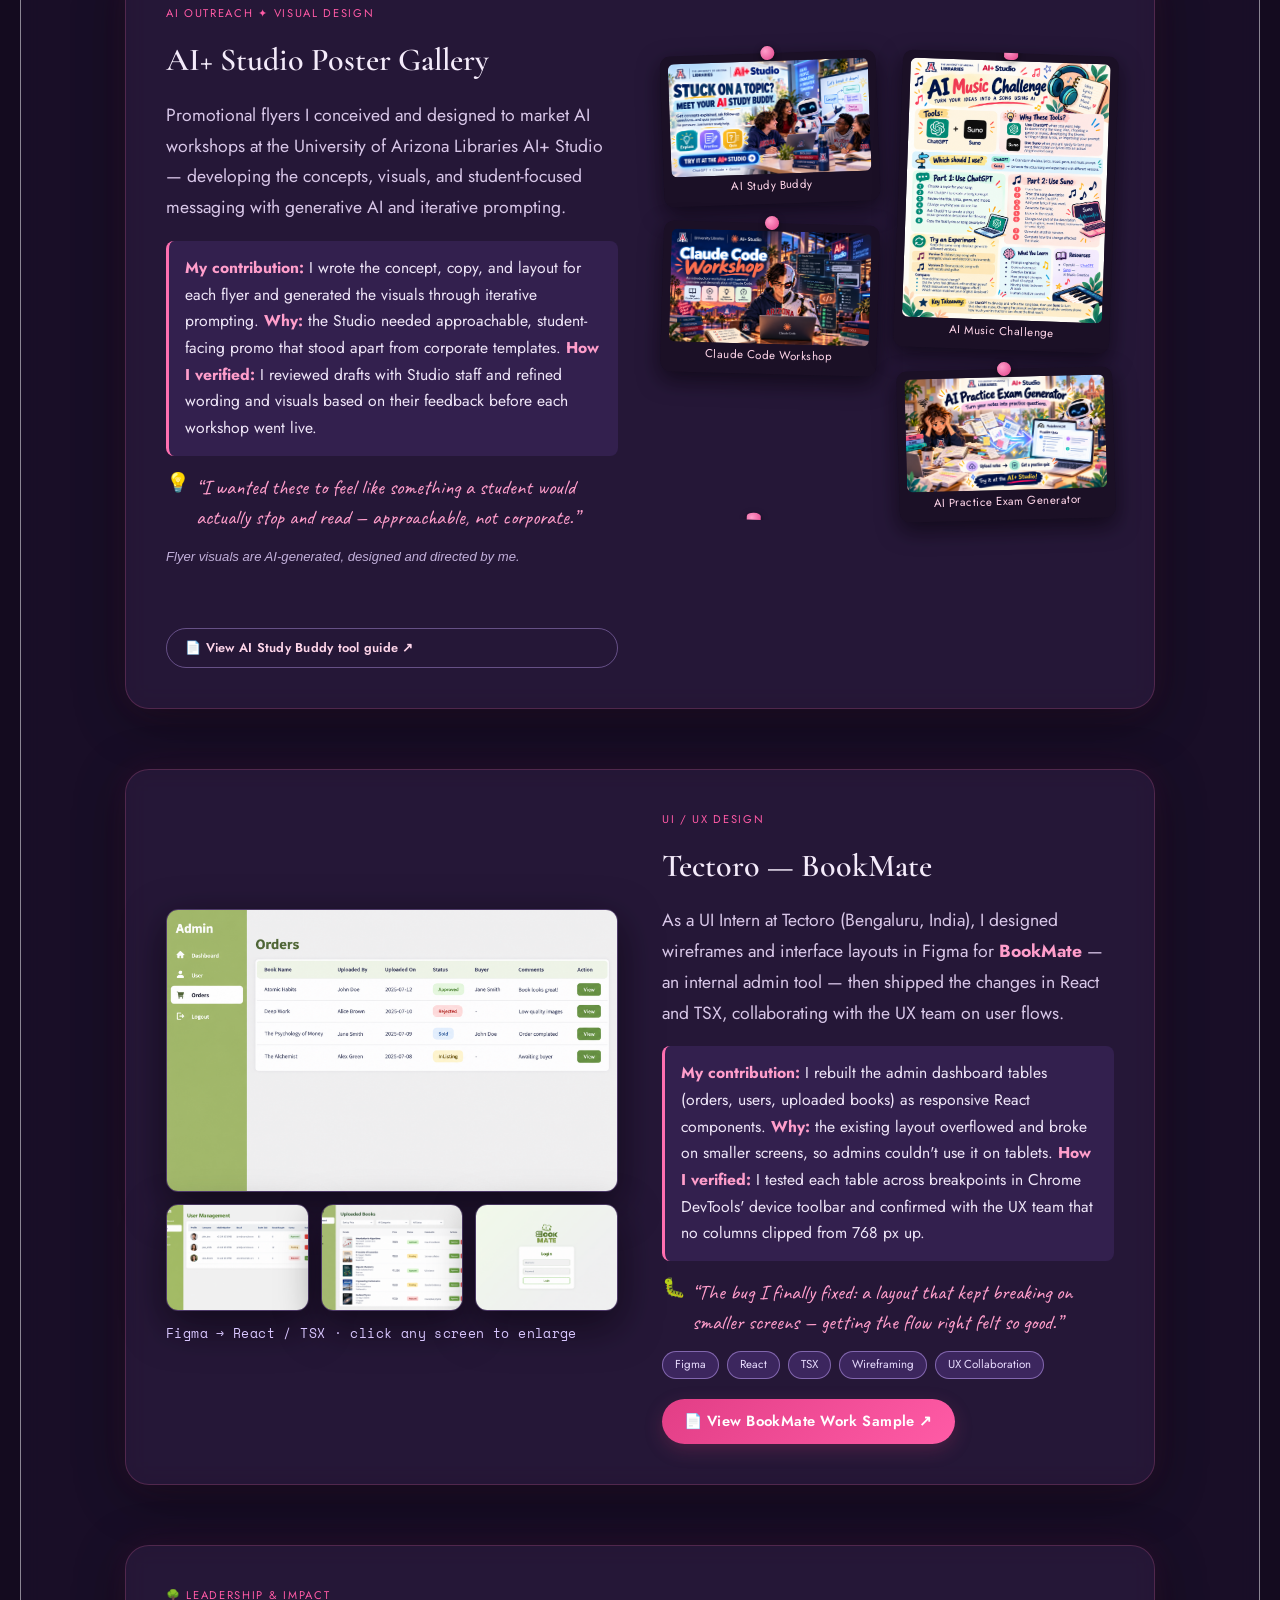
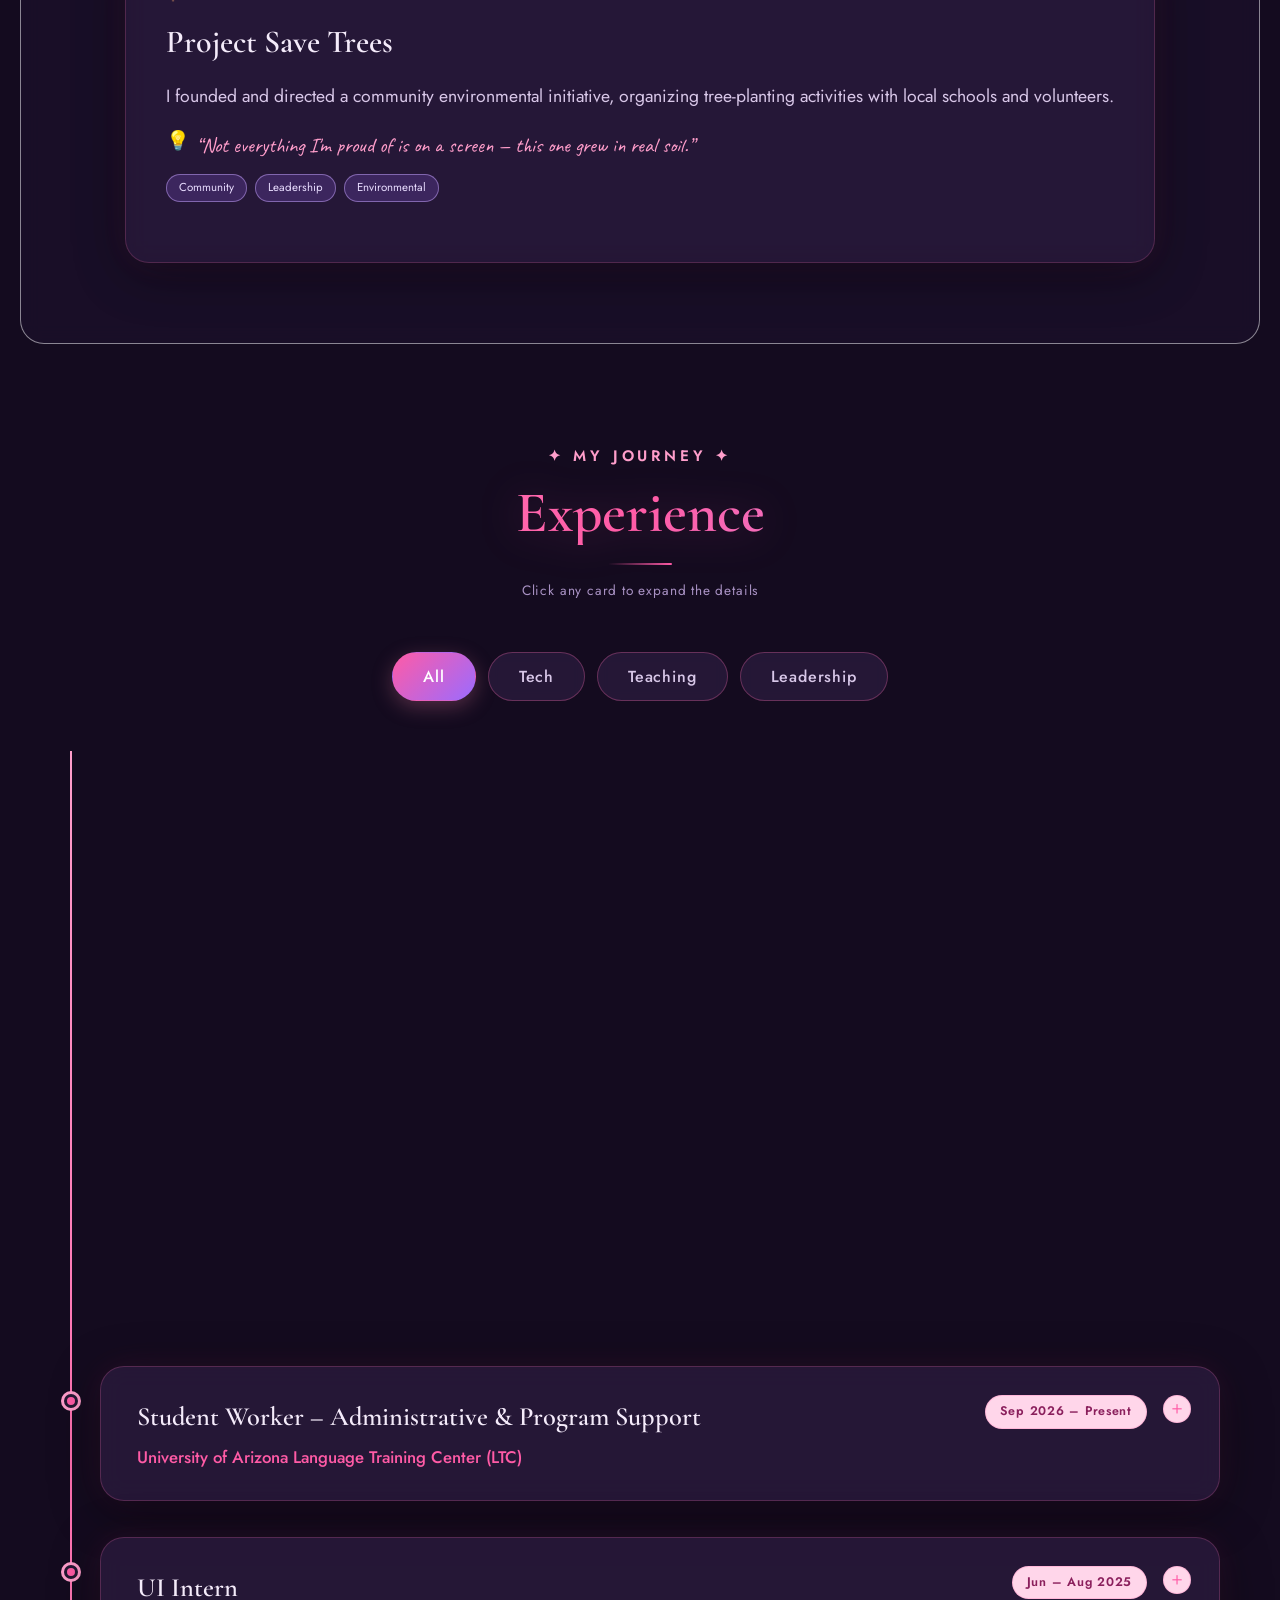
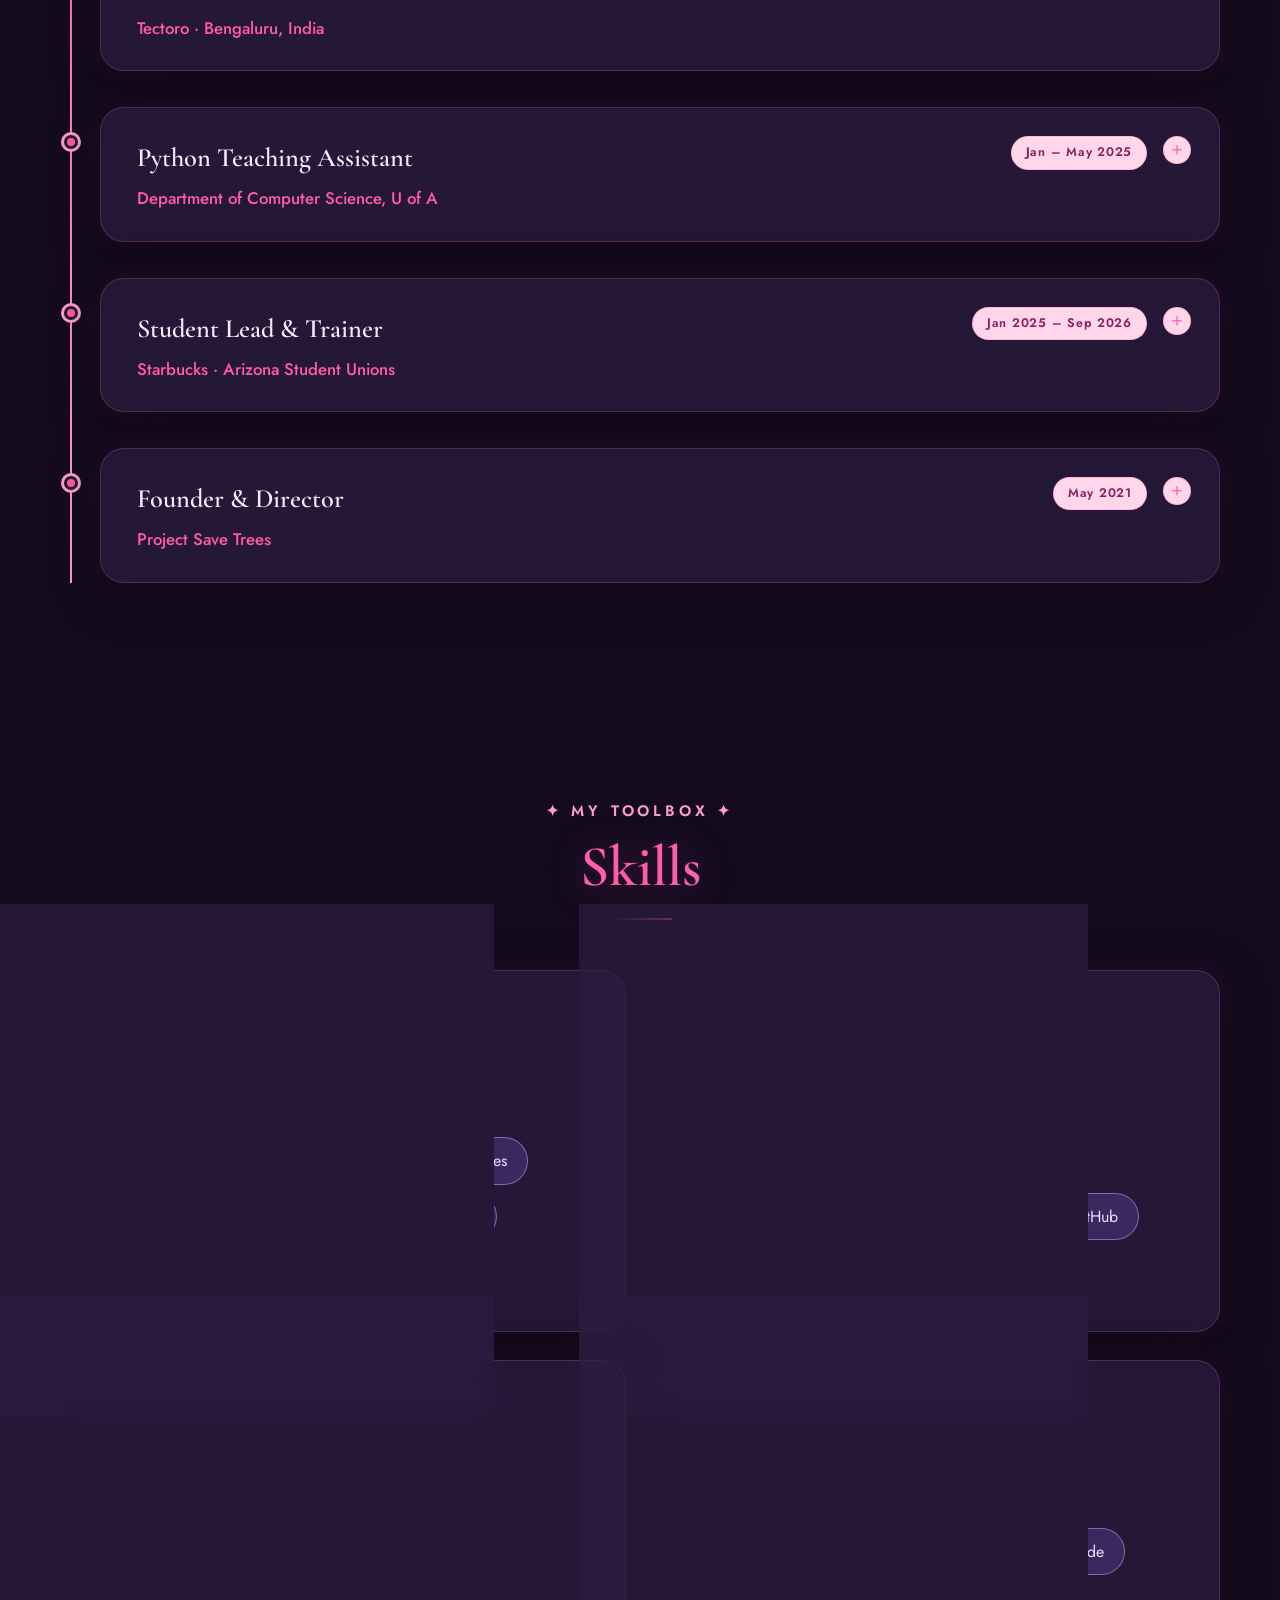
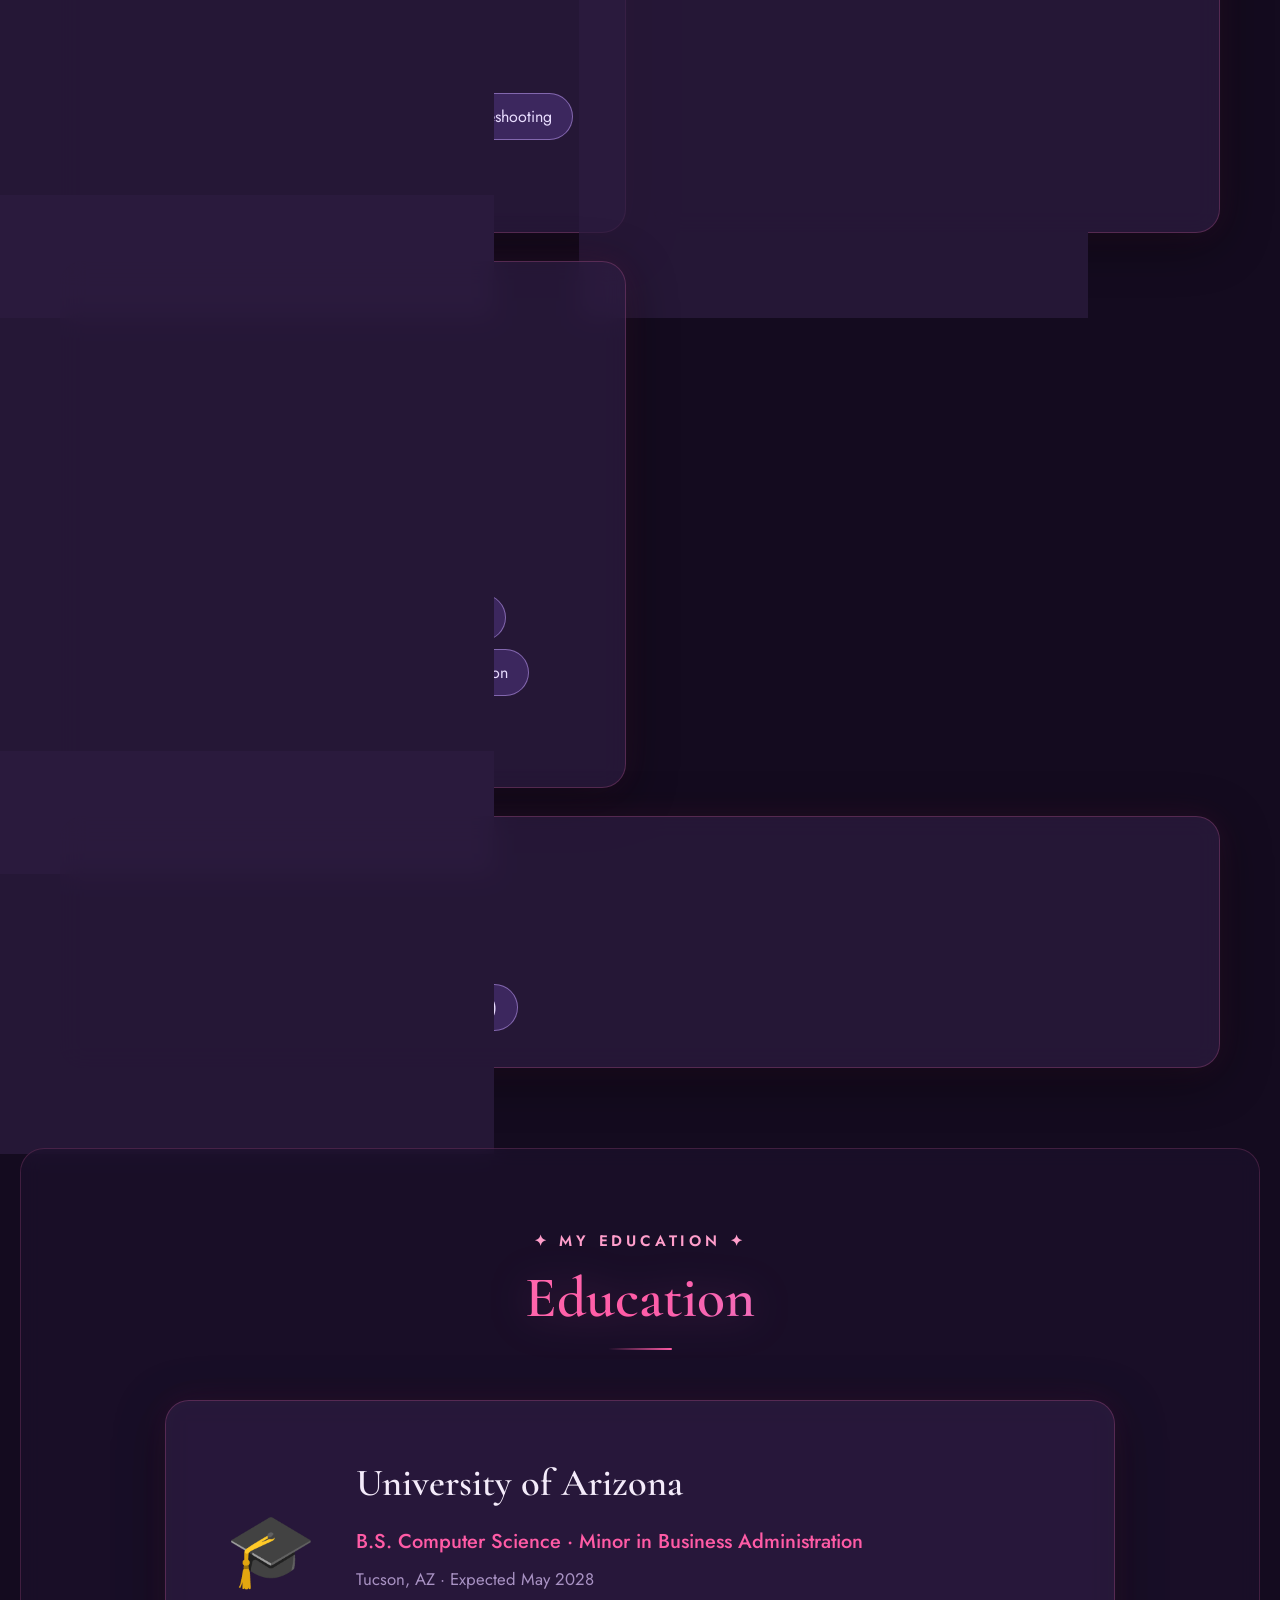
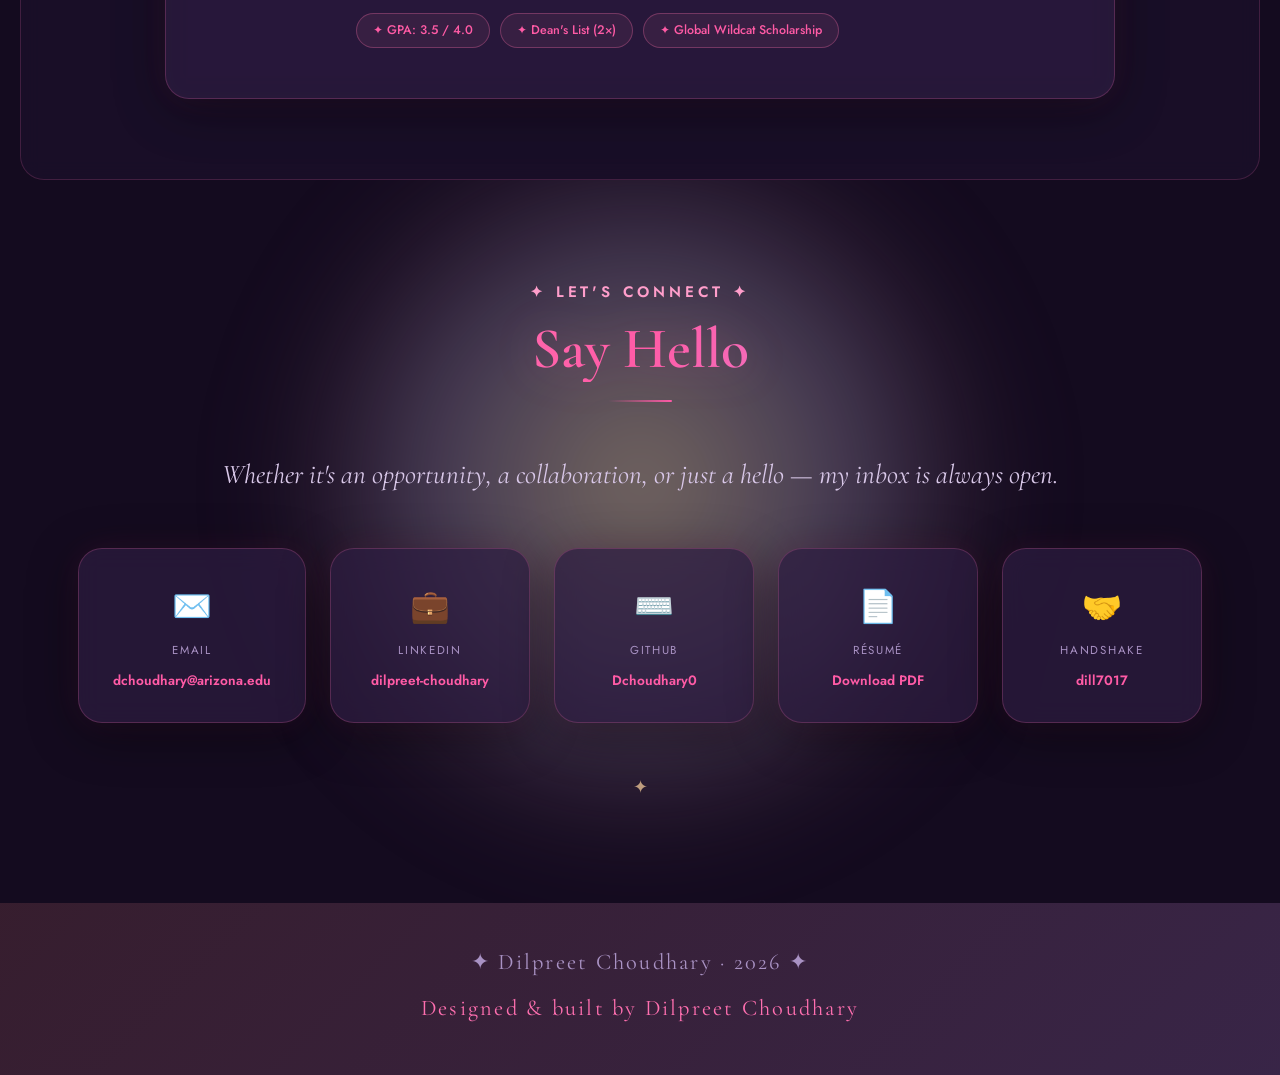
==== commit cbe0f94a: "Add proper descriptions + richer skills to all jobs; add AI+ Studio coding/Git/Gemini skills; replac" ====
--- a/index.html
+++ b/index.html
@@ -341,14 +341,20 @@
             <span class="tl-date">Sep 2026 – Present</span>
           </div>
           <div class="tl-body">
+            <p class="tl-intro">Help students, faculty, and staff explore and use generative AI responsibly at the University of Arizona Libraries' AI+ Studio — combining my computer science background with hands-on AI, coding, and version-control skills.</p>
             <ul class="tl-list">
               <li>Support students, faculty & staff with AI tools and responsible AI use</li>
-              <li>Develop interactive AI workshops for learning, creativity & productivity</li>
-              <li>Troubleshoot software & help users get set up with new tools</li>
-              <li>Explain AI concepts to users across all levels of technical experience</li>
+              <li>Design & lead interactive AI workshops for learning, creativity & productivity</li>
+              <li>Apply my coding skills (Python, JavaScript, HTML/CSS) and Git/GitHub to build demos, scripts & project walkthroughs</li>
+              <li>Guide users through Google Gemini, NotebookLM, ChatGPT & Claude, including advanced prompt engineering</li>
+              <li>Troubleshoot software, debug issues & help users get set up with new tools</li>
+              <li>Explain AI and programming concepts to users across all levels of technical experience</li>
             </ul>
             <div class="tl-tags">
-              <span>AI Tools</span><span>Prompt Engineering</span><span>Gemini</span><span>NotebookLM</span><span>ChatGPT</span><span>Claude</span><span>Troubleshooting</span><span>Technical Support</span><span>Software Setup</span><span>Workshops</span><span>Responsible AI</span>
+              <span>Python</span><span>JavaScript</span><span>HTML/CSS</span><span>Git &amp; GitHub</span><span>Debugging</span><span>Google Gemini</span><span>NotebookLM</span><span>ChatGPT</span><span>Claude</span><span>Prompt Engineering</span><span>AI Image Generation</span><span>Responsible AI</span><span>Technical Support</span><span>Workshops</span><span>Teaching</span>
+            </div>
+            <div class="tl-links">
+              <a href="https://lib.arizona.edu/study/ai-studio" target="_blank" rel="noopener" class="tl-link-btn">✦ Visit the AI+ Studio ↗</a>
             </div>
           </div>
           <span class="tl-expand-icon">＋</span>
@@ -361,7 +367,7 @@
           <div class="tl-header">
             <div>
               <h3 class="tl-role">Student Worker – Administrative &amp; Program Support</h3>
-              <p class="tl-org"><a href="https://ltc.arizona.edu" target="_blank" rel="noopener">University of Arizona Language Training Center (LTC)</a></p>
+              <p class="tl-org">University of Arizona Language Training Center (LTC)</p>
             </div>
             <span class="tl-date">Sep 2026 – Present</span>
           </div>
@@ -379,6 +385,9 @@
             <div class="tl-tags">
               <span>MS Word</span><span>MS Excel</span><span>MS Outlook</span><span>Google Workspace</span><span>Data Entry</span><span>Record Keeping</span><span>Scheduling</span><span>Email Correspondence</span><span>Administration</span><span>Program Support</span><span>Communication</span><span>Organization</span><span>Student Support</span><span>Discretion</span>
             </div>
+            <div class="tl-links">
+              <a href="https://ltc.arizona.edu" target="_blank" rel="noopener" class="tl-link-btn">✦ Visit the Language Training Center ↗</a>
+            </div>
           </div>
           <span class="tl-expand-icon">＋</span>
         </div>
@@ -395,11 +404,13 @@
             <span class="tl-date">Jun – Aug 2025</span>
           </div>
           <div class="tl-body">
+            <p class="tl-intro">Worked as a UI Intern on <strong>BookMate</strong>, an internal admin tool — designing interfaces in Figma and shipping real front-end code in React and TSX alongside the UX team.</p>
             <ul class="tl-list">
               <li>Created wireframes & interface designs using Figma</li>
-              <li>Contributed to UI changes using React and TSX</li>
-              <li>Debugged responsive layout issues across screen sizes</li>
-              <li>Collaborated with UX team on layouts and user flows</li>
+              <li>Built & updated UI components with React, TSX, JavaScript, HTML & CSS</li>
+              <li>Debugged responsive layout issues across screen sizes & devices</li>
+              <li>Used Git & GitHub for version control and participated in code reviews</li>
+              <li>Collaborated with the UX team on layouts and user flows</li>
             </ul>
             <div class="tl-tags">
               <span>React</span><span>TSX</span><span>JavaScript</span><span>HTML/CSS</span><span>Figma</span><span>Responsive Design</span><span>Debugging</span><span>Git &amp; GitHub</span><span>UI/UX</span><span>Component Design</span><span>Code Review</span>
@@ -420,8 +431,11 @@
             <span class="tl-date">Jan – May 2025</span>
           </div>
           <div class="tl-body">
+            <p class="tl-intro">Supported the Department of Computer Science as a Python Teaching Assistant, helping students strengthen their programming fundamentals and debugging skills.</p>
             <ul class="tl-list">
               <li>Helped students with Python, debugging & introductory data structures</li>
+              <li>Walked students through algorithms, logic & problem-solving step by step</li>
+              <li>Reviewed student code and explained best practices & common pitfalls</li>
               <li>Guided students through programming problems with patience & clarity</li>
             </ul>
             <div class="tl-tags">
@@ -443,9 +457,12 @@
             <span class="tl-date">Jan 2025 – Sep 2026</span>
           </div>
           <div class="tl-body">
+            <p class="tl-intro">Led shifts and trained team members at a high-volume campus Starbucks run by the Arizona Student Unions — building strong leadership, customer-service, and time-management skills.</p>
             <ul class="tl-list">
               <li>Led shifts & coordinated team workflow during high-volume campus operations</li>
               <li>Trained new employees on service, POS systems & safety procedures</li>
+              <li>Delivered friendly, fast customer service while handling cash & orders accurately</li>
+              <li>Juggled multiple priorities under pressure while keeping the team organized</li>
             </ul>
             <div class="tl-tags">
               <span>Leadership</span><span>Training &amp; Onboarding</span><span>Customer Service</span><span>POS Systems</span><span>Team Management</span><span>Time Management</span><span>Multitasking</span><span>Communication</span>
@@ -466,8 +483,11 @@
             <span class="tl-date">May 2021</span>
           </div>
           <div class="tl-body">
+            <p class="tl-intro">Founded and directed a community environmental initiative, bringing together local schools and volunteers to organize tree-planting drives.</p>
             <ul class="tl-list">
               <li>Founded an environmental initiative organizing tree-planting with schools & volunteers</li>
+              <li>Planned & coordinated events, logistics & volunteer teams</li>
+              <li>Led outreach and public speaking to grow community participation</li>
             </ul>
             <div class="tl-tags">
               <span>Leadership</span><span>Project Management</span><span>Event Organization</span><span>Public Speaking</span><span>Community Outreach</span><span>Teamwork</span><span>Environment</span>
--- a/style.css
+++ b/style.css
@@ -931,7 +931,7 @@
   margin-top: 0;
 }
 .timeline-card.expanded .tl-body {
-  max-height: 900px;
+  max-height: 1200px;
   opacity: 1;
   margin-top: 16px;
 }
@@ -943,13 +943,38 @@
   color: var(--text-dark);
   margin-bottom: 12px;
 }
-.tl-org a {
-  color: inherit;
+
+/* ✦ Cute link button inside experience cards ✦ */
+.tl-links {
+  margin-top: 16px;
+  display: flex;
+  flex-wrap: wrap;
+  gap: 10px;
+}
+.tl-link-btn {
+  display: inline-flex;
+  align-items: center;
+  gap: 6px;
+  padding: 9px 18px;
+  border-radius: 50px;
+  font-size: 0.82rem;
+  font-weight: 600;
+  letter-spacing: 0.02em;
   text-decoration: none;
-  border-bottom: 1px dotted currentColor;
-}
-.tl-org a:hover {
-  color: var(--pink-rose);
+  color: var(--white);
+  background: linear-gradient(135deg, var(--pink-soft), var(--pink-rose));
+  border: 1px solid rgba(255, 255, 255, 0.35);
+  box-shadow: 0 4px 14px rgba(226, 62, 134, 0.35);
+  transition: transform 0.25s ease, box-shadow 0.25s ease, background 0.25s ease;
+}
+.tl-link-btn:hover {
+  transform: translateY(-2px) scale(1.03);
+  box-shadow: 0 8px 22px rgba(226, 62, 134, 0.5), 0 0 18px rgba(255, 214, 160, 0.4);
+  background: linear-gradient(135deg, var(--pink-mid), var(--pink-rose));
+}
+.tl-link-btn:focus-visible {
+  outline: none;
+  box-shadow: 0 0 0 3px rgba(255, 158, 203, 0.6);
 }
 
 .tl-expand-icon {
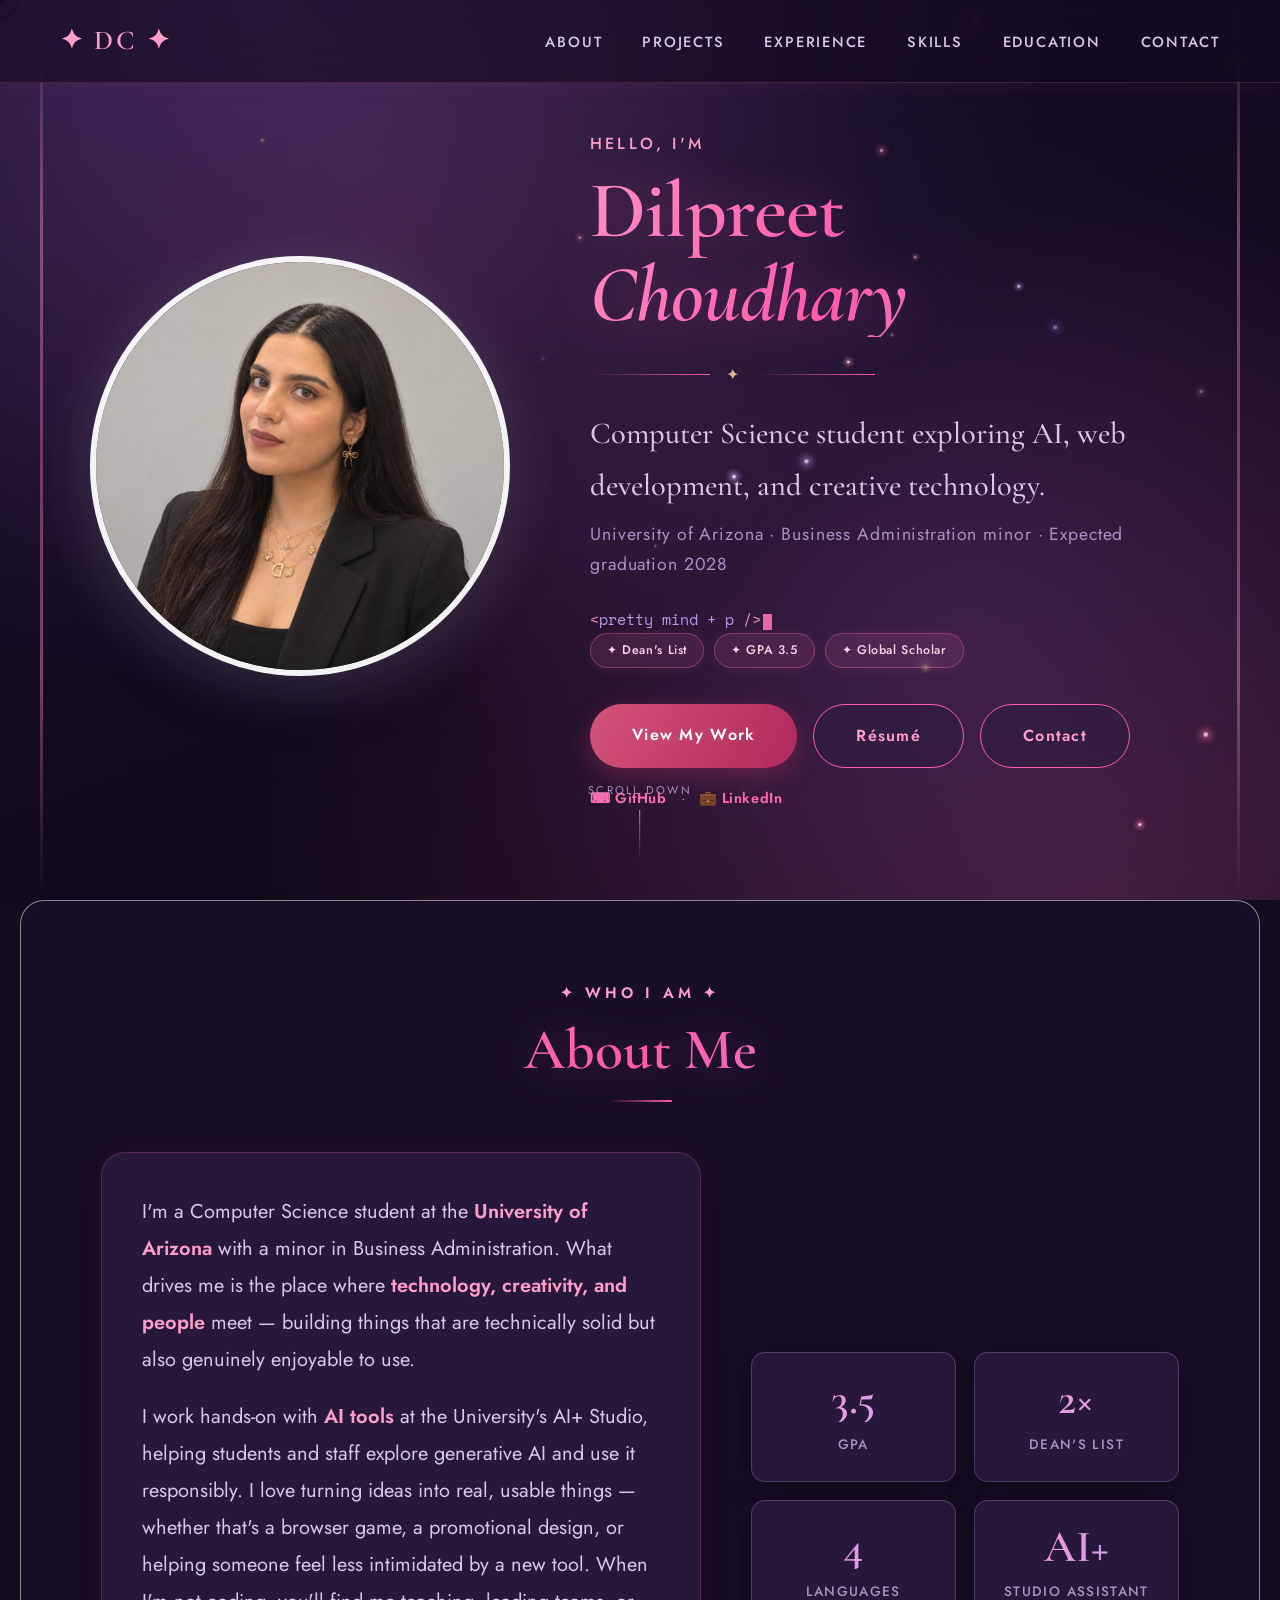
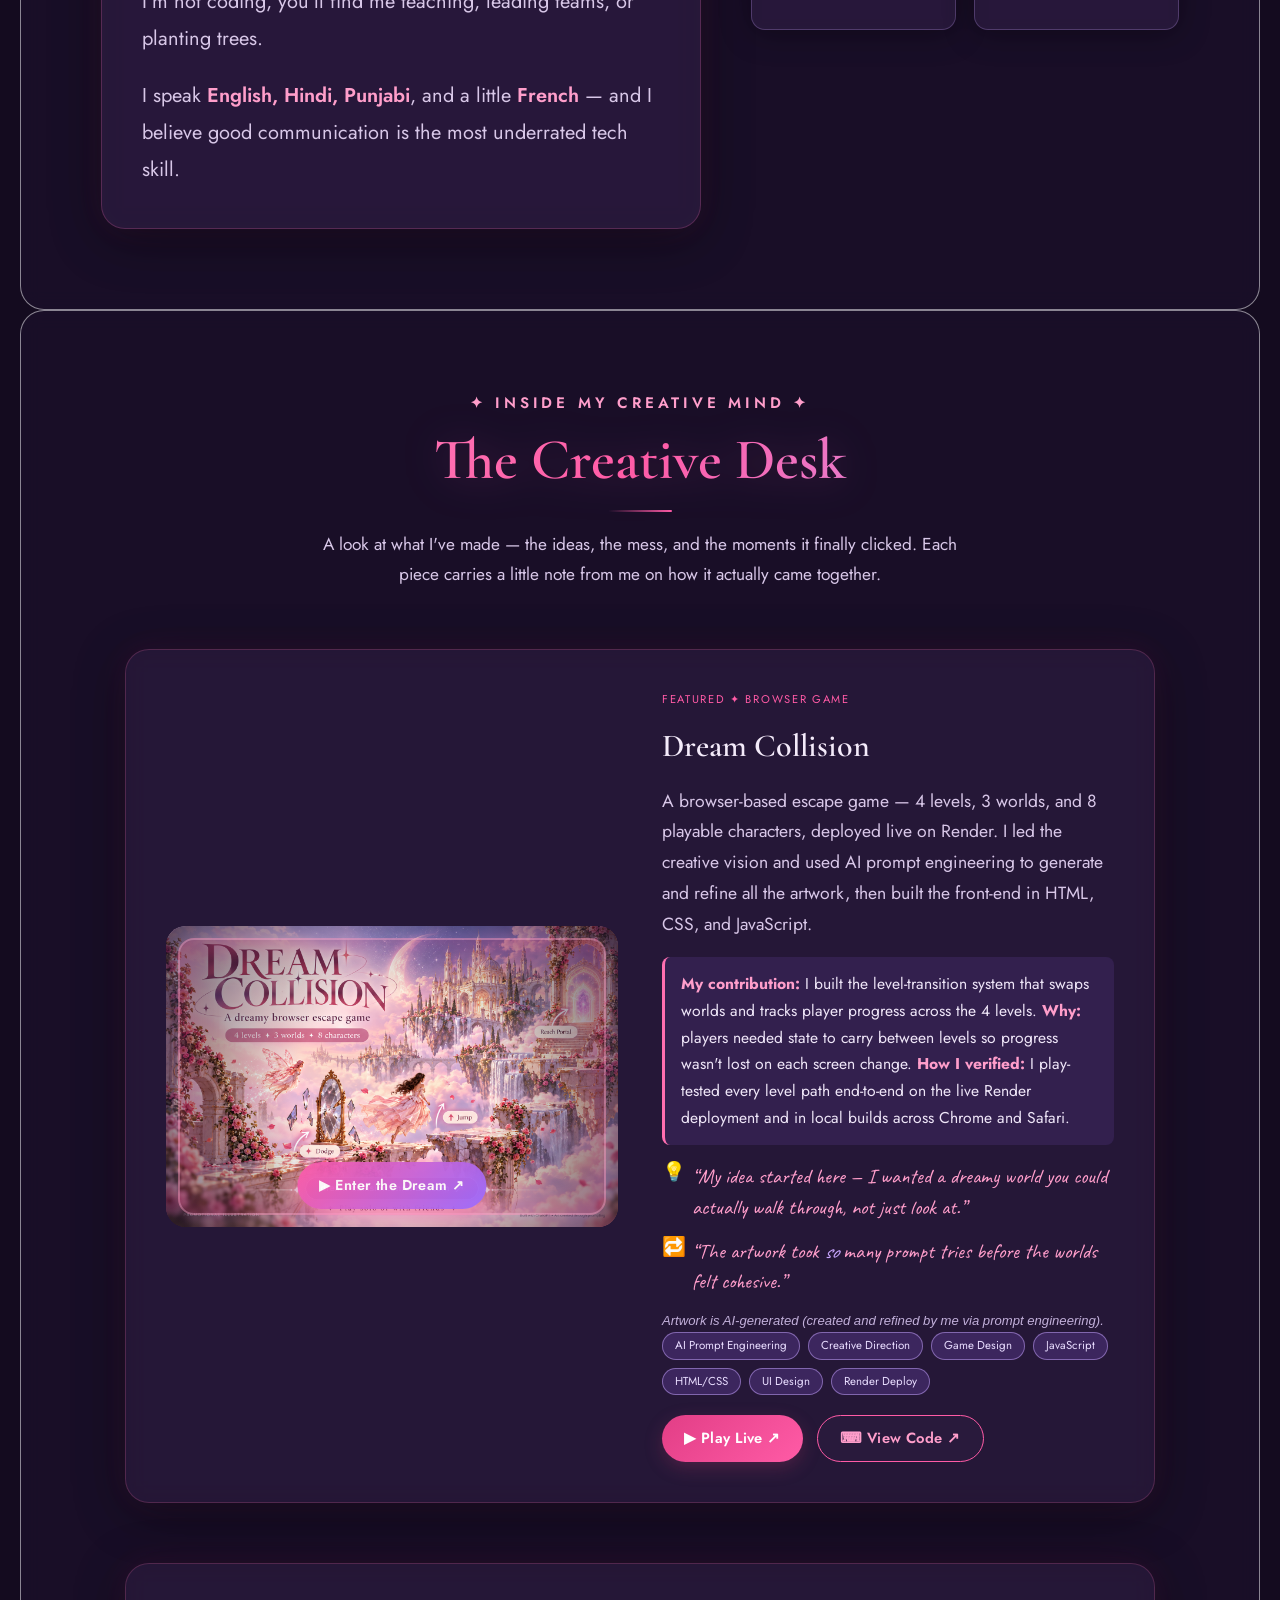
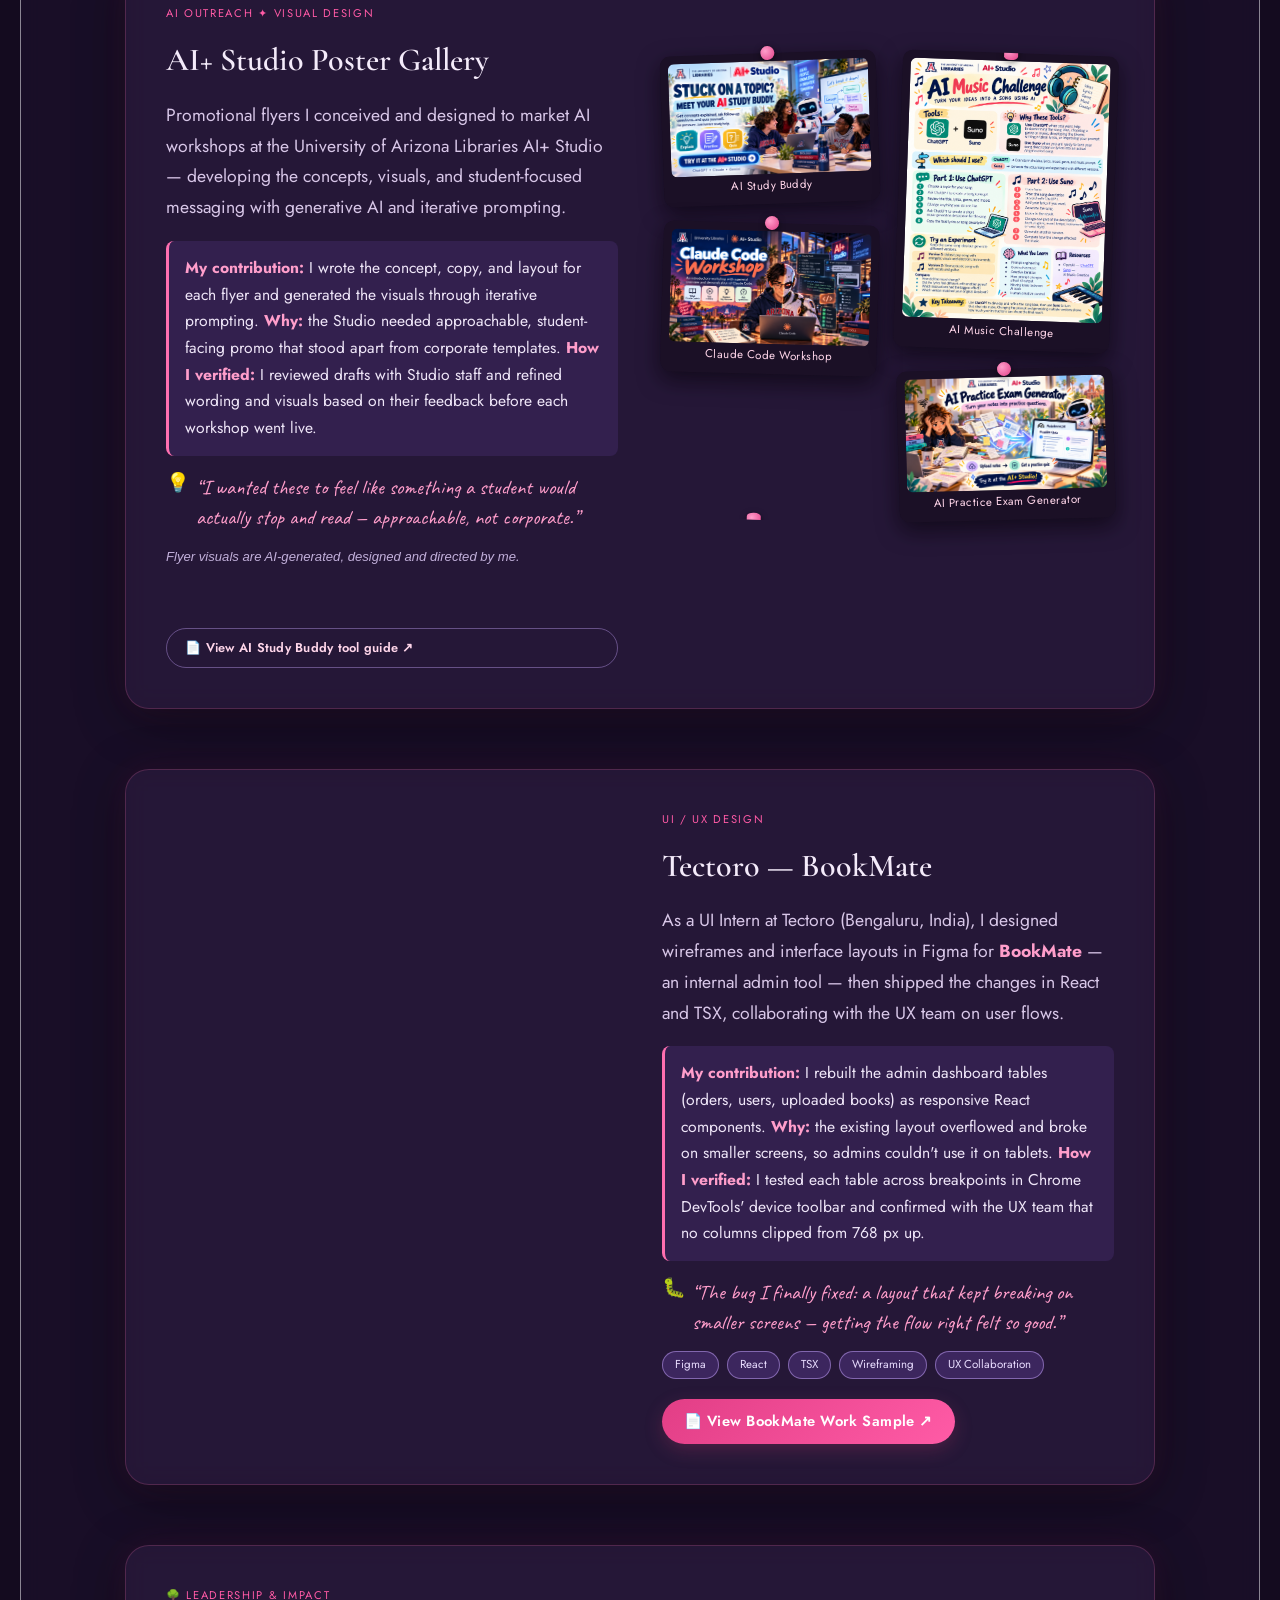
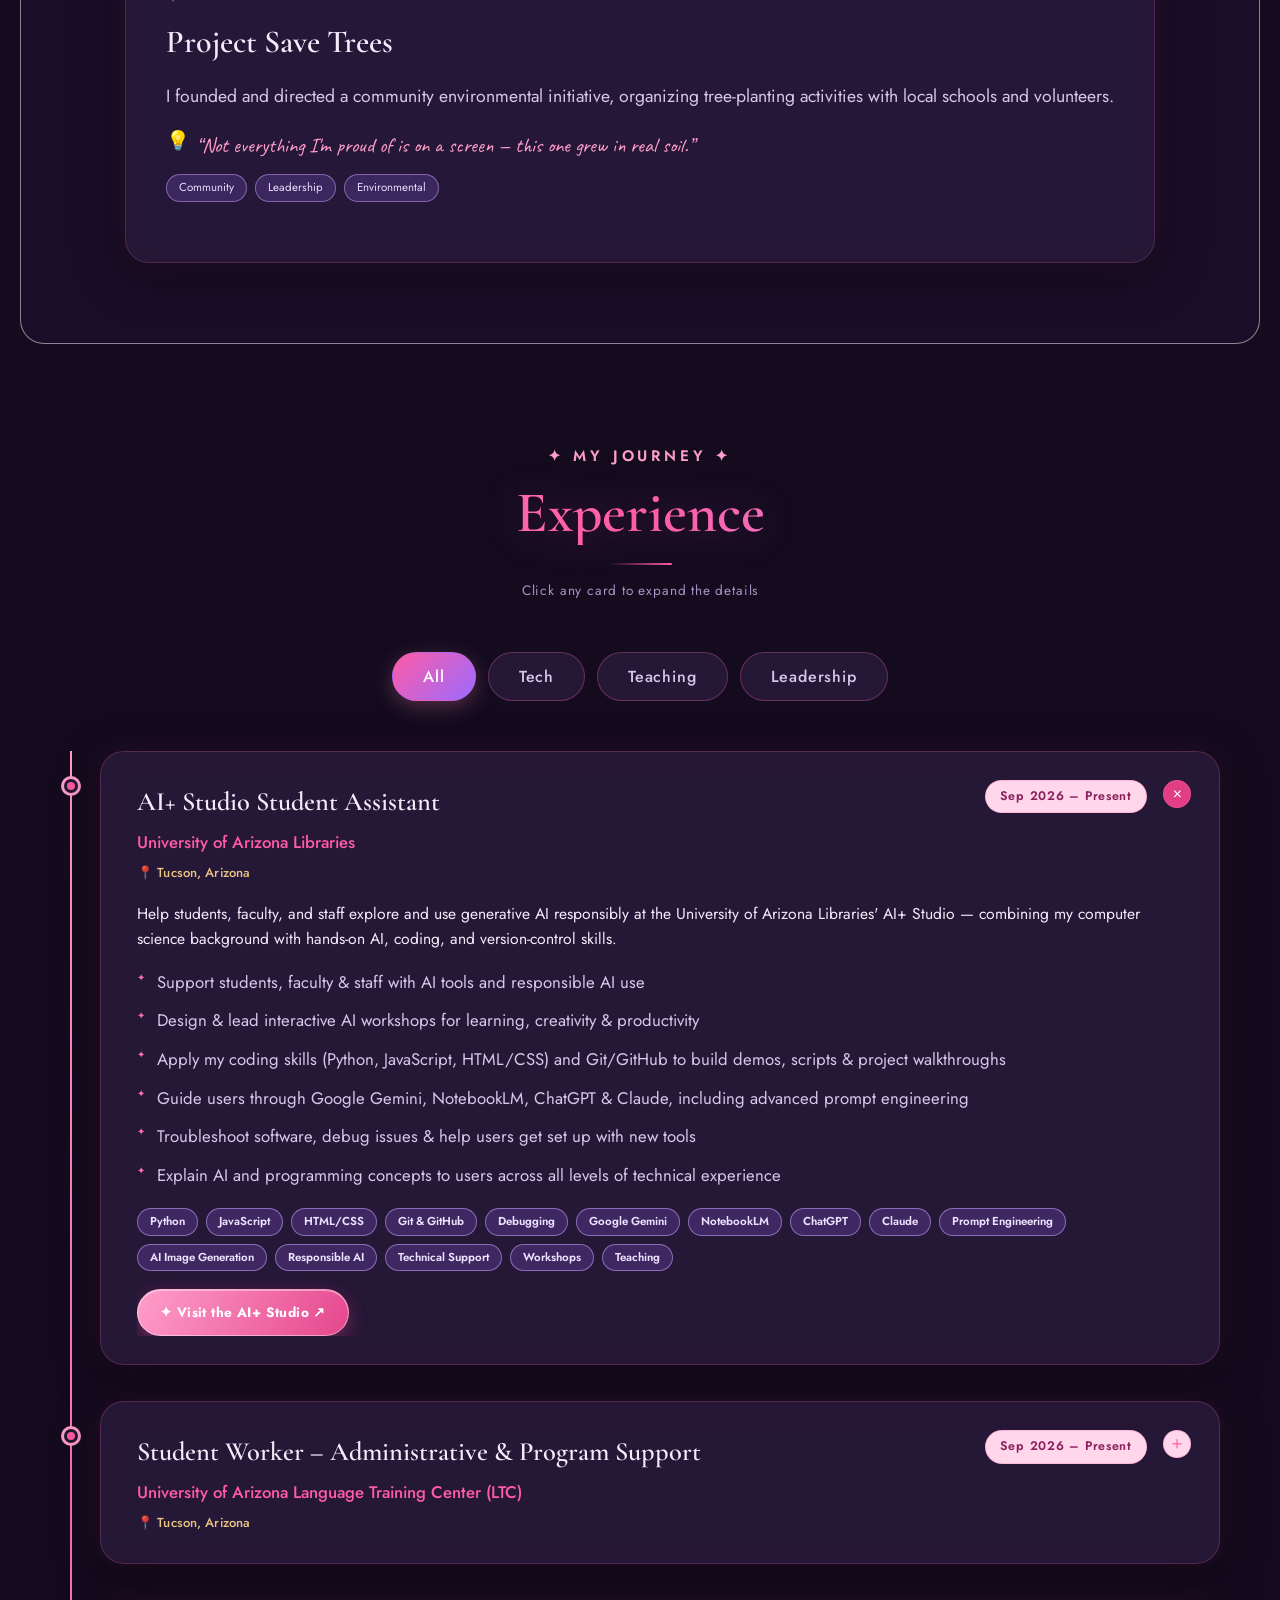
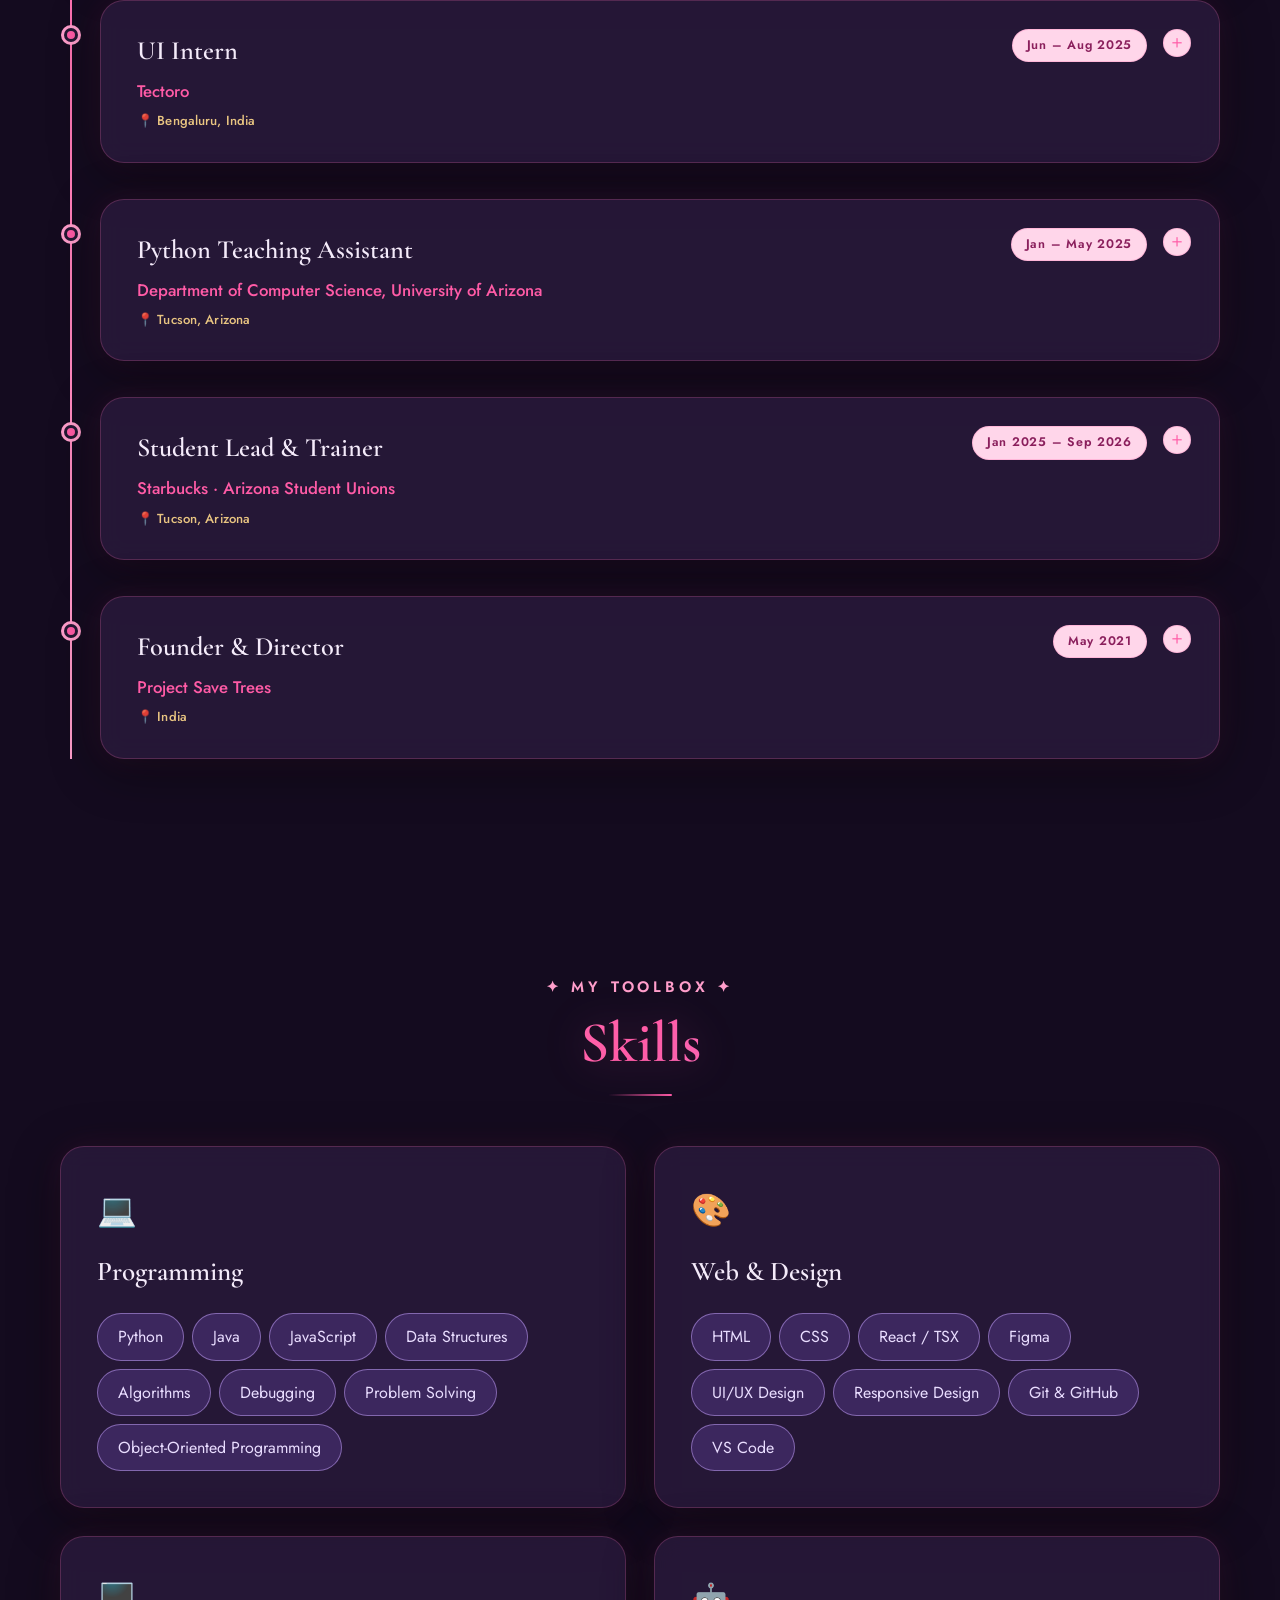
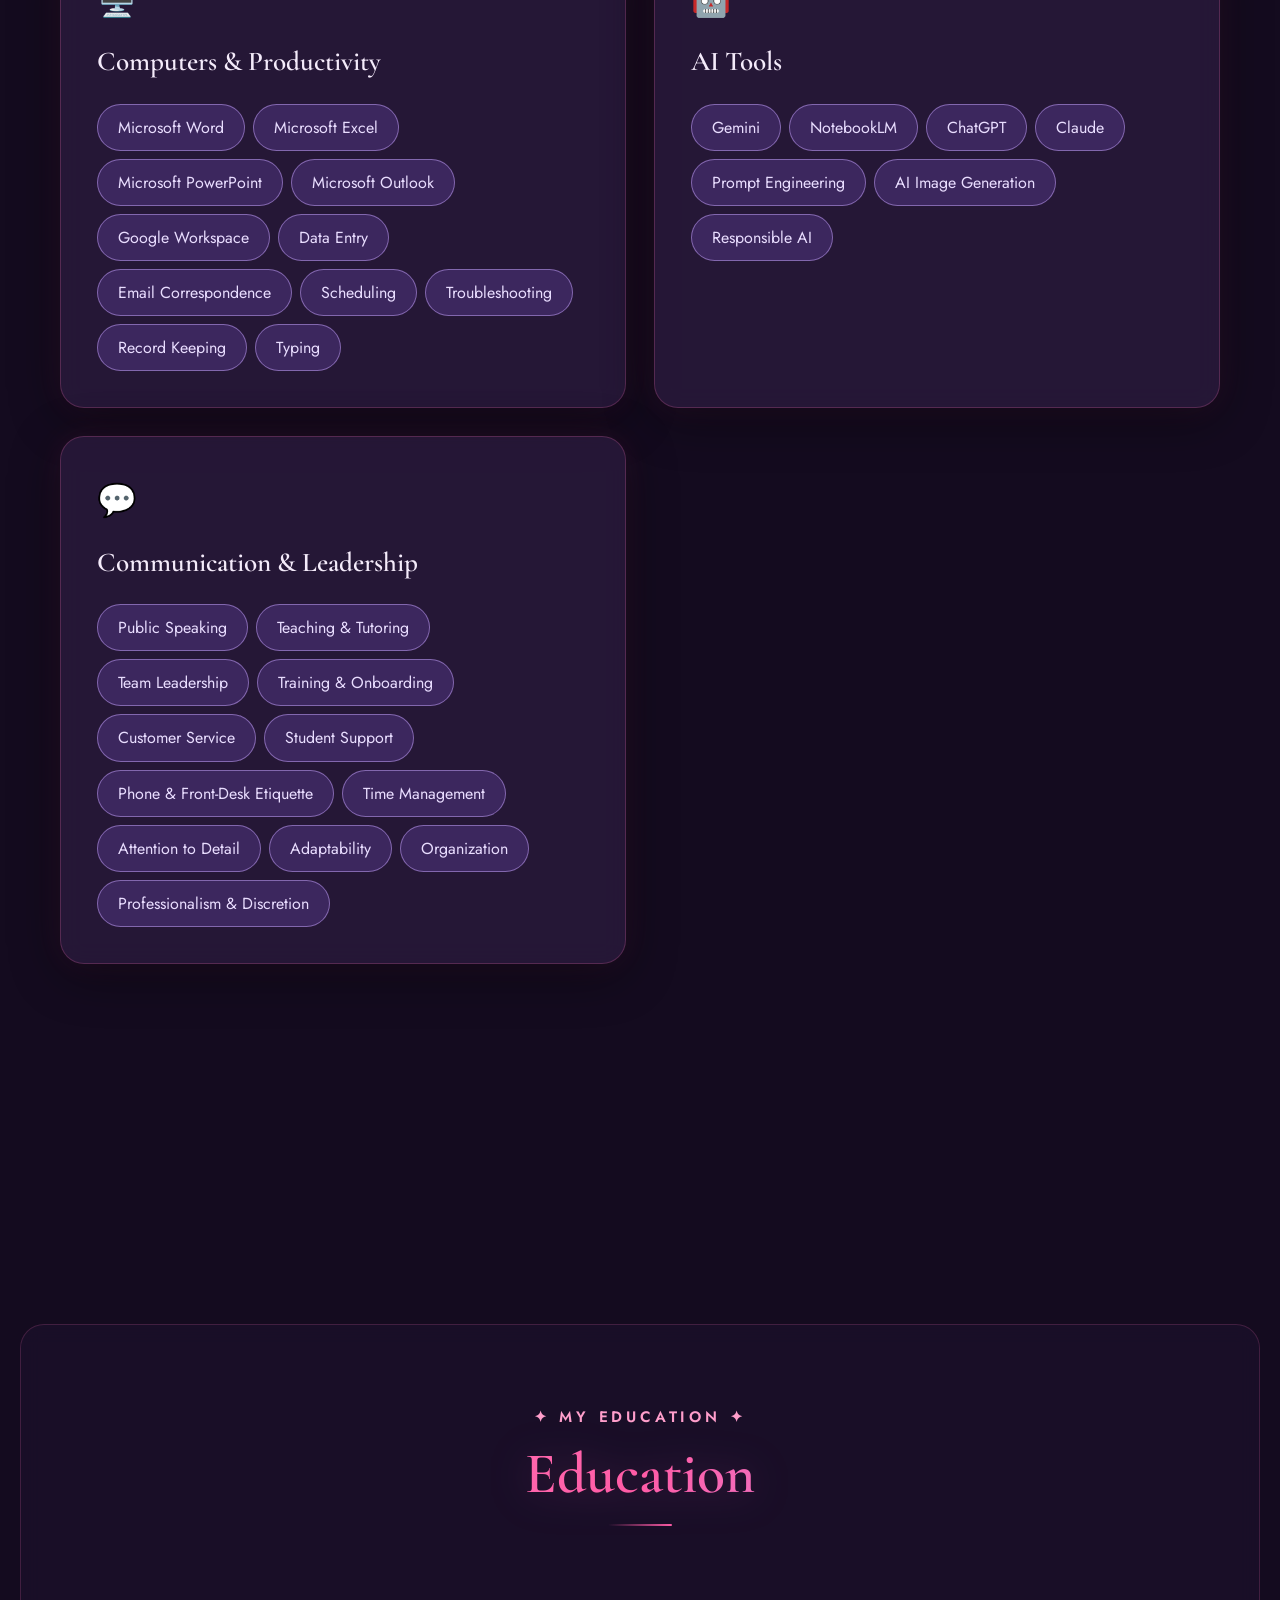
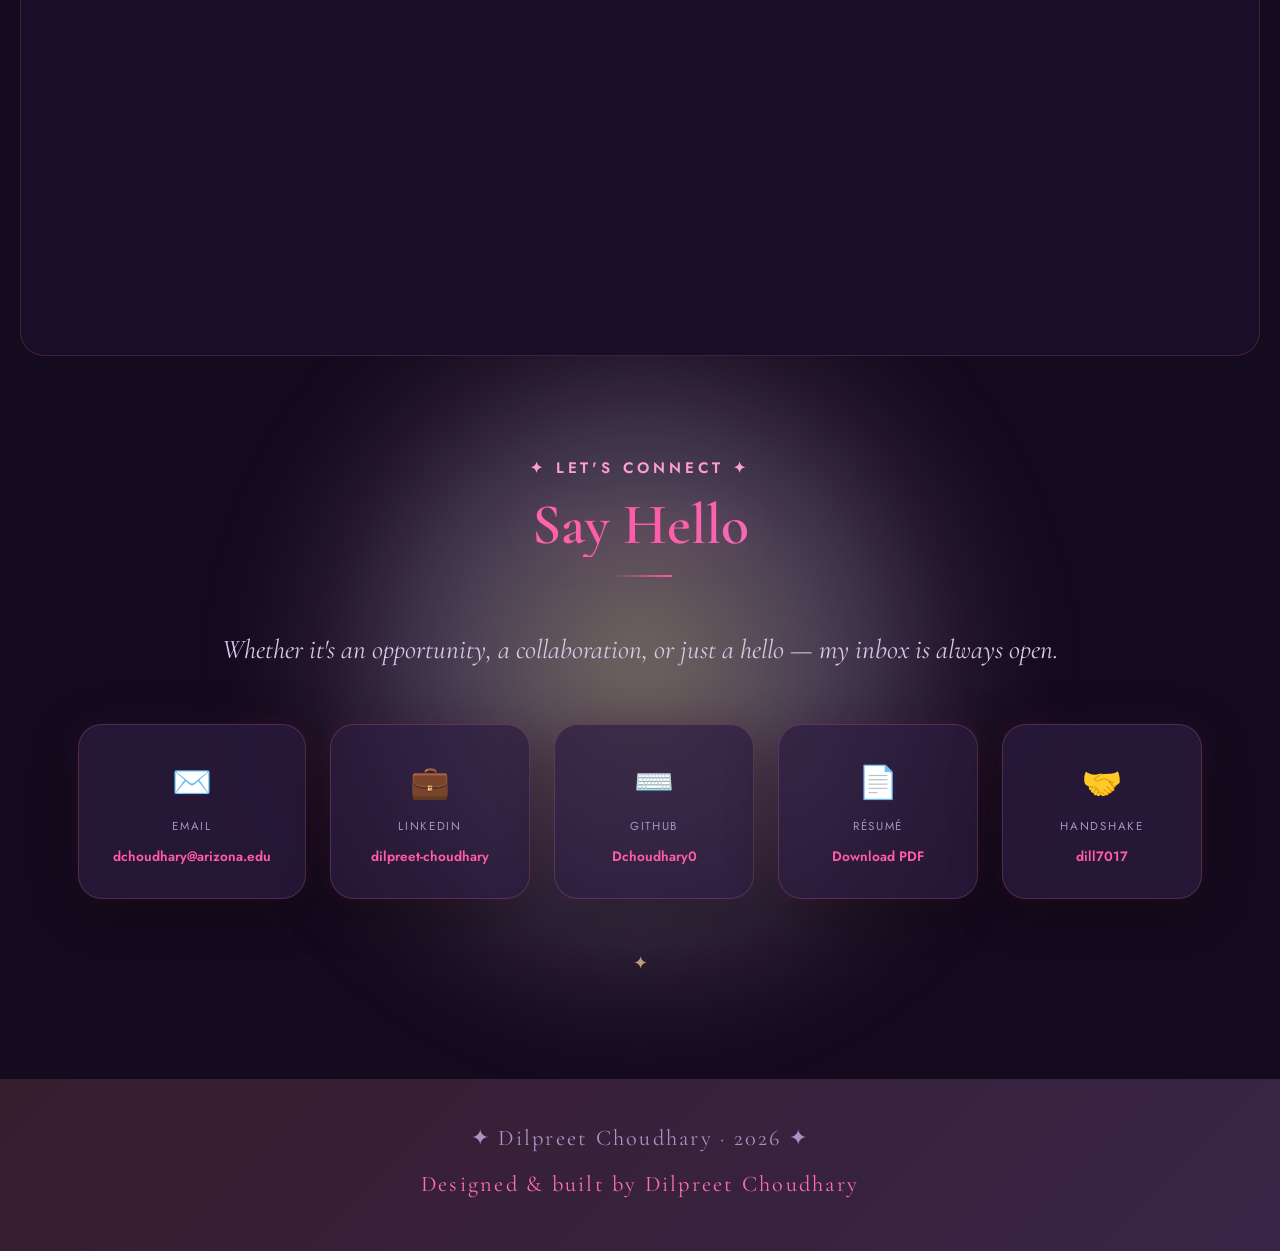
==== commit e62af535: "Add job locations to every experience card; make link buttons fancier (gradient glow + shine sweep);" ====
--- a/index.html
+++ b/index.html
@@ -337,6 +337,7 @@
             <div>
               <h3 class="tl-role">AI+ Studio Student Assistant</h3>
               <p class="tl-org">University of Arizona Libraries</p>
+              <p class="tl-location">📍 Tucson, Arizona</p>
             </div>
             <span class="tl-date">Sep 2026 – Present</span>
           </div>
@@ -368,6 +369,7 @@
             <div>
               <h3 class="tl-role">Student Worker – Administrative &amp; Program Support</h3>
               <p class="tl-org">University of Arizona Language Training Center (LTC)</p>
+              <p class="tl-location">📍 Tucson, Arizona</p>
             </div>
             <span class="tl-date">Sep 2026 – Present</span>
           </div>
@@ -399,7 +401,8 @@
           <div class="tl-header">
             <div>
               <h3 class="tl-role">UI Intern</h3>
-              <p class="tl-org">Tectoro · Bengaluru, India</p>
+              <p class="tl-org">Tectoro</p>
+              <p class="tl-location">📍 Bengaluru, India</p>
             </div>
             <span class="tl-date">Jun – Aug 2025</span>
           </div>
@@ -426,7 +429,8 @@
           <div class="tl-header">
             <div>
               <h3 class="tl-role">Python Teaching Assistant</h3>
-              <p class="tl-org">Department of Computer Science, U of A</p>
+              <p class="tl-org">Department of Computer Science, University of Arizona</p>
+              <p class="tl-location">📍 Tucson, Arizona</p>
             </div>
             <span class="tl-date">Jan – May 2025</span>
           </div>
@@ -453,6 +457,7 @@
             <div>
               <h3 class="tl-role">Student Lead & Trainer</h3>
               <p class="tl-org">Starbucks · Arizona Student Unions</p>
+              <p class="tl-location">📍 Tucson, Arizona</p>
             </div>
             <span class="tl-date">Jan 2025 – Sep 2026</span>
           </div>
@@ -479,6 +484,7 @@
             <div>
               <h3 class="tl-role">Founder & Director</h3>
               <p class="tl-org">Project Save Trees</p>
+              <p class="tl-location">📍 India</p>
             </div>
             <span class="tl-date">May 2021</span>
           </div>
--- a/style.css
+++ b/style.css
@@ -944,37 +944,77 @@
   margin-bottom: 12px;
 }
 
-/* ✦ Cute link button inside experience cards ✦ */
+/* ✦ Location line in experience card header ✦ */
+.tl-location {
+  display: inline-flex;
+  align-items: center;
+  gap: 4px;
+  margin-top: 5px;
+  font-size: 0.82rem;
+  font-weight: 500;
+  letter-spacing: 0.01em;
+  color: var(--gold-bright);
+  opacity: 0.9;
+}
+
+/* ✦ Fancy animated link button inside experience cards ✦ */
 .tl-links {
-  margin-top: 16px;
+  margin-top: 18px;
   display: flex;
   flex-wrap: wrap;
   gap: 10px;
 }
 .tl-link-btn {
+  position: relative;
+  overflow: hidden;
   display: inline-flex;
   align-items: center;
-  gap: 6px;
-  padding: 9px 18px;
+  gap: 7px;
+  padding: 11px 22px;
   border-radius: 50px;
-  font-size: 0.82rem;
-  font-weight: 600;
-  letter-spacing: 0.02em;
+  font-size: 0.85rem;
+  font-weight: 700;
+  letter-spacing: 0.03em;
   text-decoration: none;
   color: var(--white);
-  background: linear-gradient(135deg, var(--pink-soft), var(--pink-rose));
-  border: 1px solid rgba(255, 255, 255, 0.35);
-  box-shadow: 0 4px 14px rgba(226, 62, 134, 0.35);
-  transition: transform 0.25s ease, box-shadow 0.25s ease, background 0.25s ease;
+  background: linear-gradient(120deg, var(--pink-soft), var(--pink-rose) 55%, var(--gold-bright));
+  background-size: 200% 200%;
+  border: 1px solid rgba(255, 255, 255, 0.45);
+  box-shadow: 0 6px 18px rgba(226, 62, 134, 0.4), inset 0 1px 0 rgba(255, 255, 255, 0.4);
+  animation: tlBtnGlow 5s ease infinite;
+  transition: transform 0.25s ease, box-shadow 0.25s ease;
+}
+/* subtle sweeping shine */
+.tl-link-btn::before {
+  content: '';
+  position: absolute;
+  top: 0;
+  left: -120%;
+  width: 70%;
+  height: 100%;
+  background: linear-gradient(100deg, transparent, rgba(255, 255, 255, 0.55), transparent);
+  transform: skewX(-20deg);
+  transition: left 0.6s ease;
 }
 .tl-link-btn:hover {
-  transform: translateY(-2px) scale(1.03);
-  box-shadow: 0 8px 22px rgba(226, 62, 134, 0.5), 0 0 18px rgba(255, 214, 160, 0.4);
-  background: linear-gradient(135deg, var(--pink-mid), var(--pink-rose));
+  transform: translateY(-3px) scale(1.05);
+  box-shadow: 0 12px 28px rgba(226, 62, 134, 0.55), 0 0 24px rgba(255, 214, 160, 0.55);
+}
+.tl-link-btn:hover::before {
+  left: 130%;
 }
 .tl-link-btn:focus-visible {
   outline: none;
-  box-shadow: 0 0 0 3px rgba(255, 158, 203, 0.6);
+  box-shadow: 0 0 0 3px rgba(255, 158, 203, 0.7), 0 6px 18px rgba(226, 62, 134, 0.4);
+}
+@keyframes tlBtnGlow {
+  0%   { background-position: 0% 50%; }
+  50%  { background-position: 100% 50%; }
+  100% { background-position: 0% 50%; }
+}
+@media (prefers-reduced-motion: reduce) {
+  .tl-link-btn { animation: none; }
+  .tl-link-btn::before { transition: none; }
 }
 
 .tl-expand-icon {
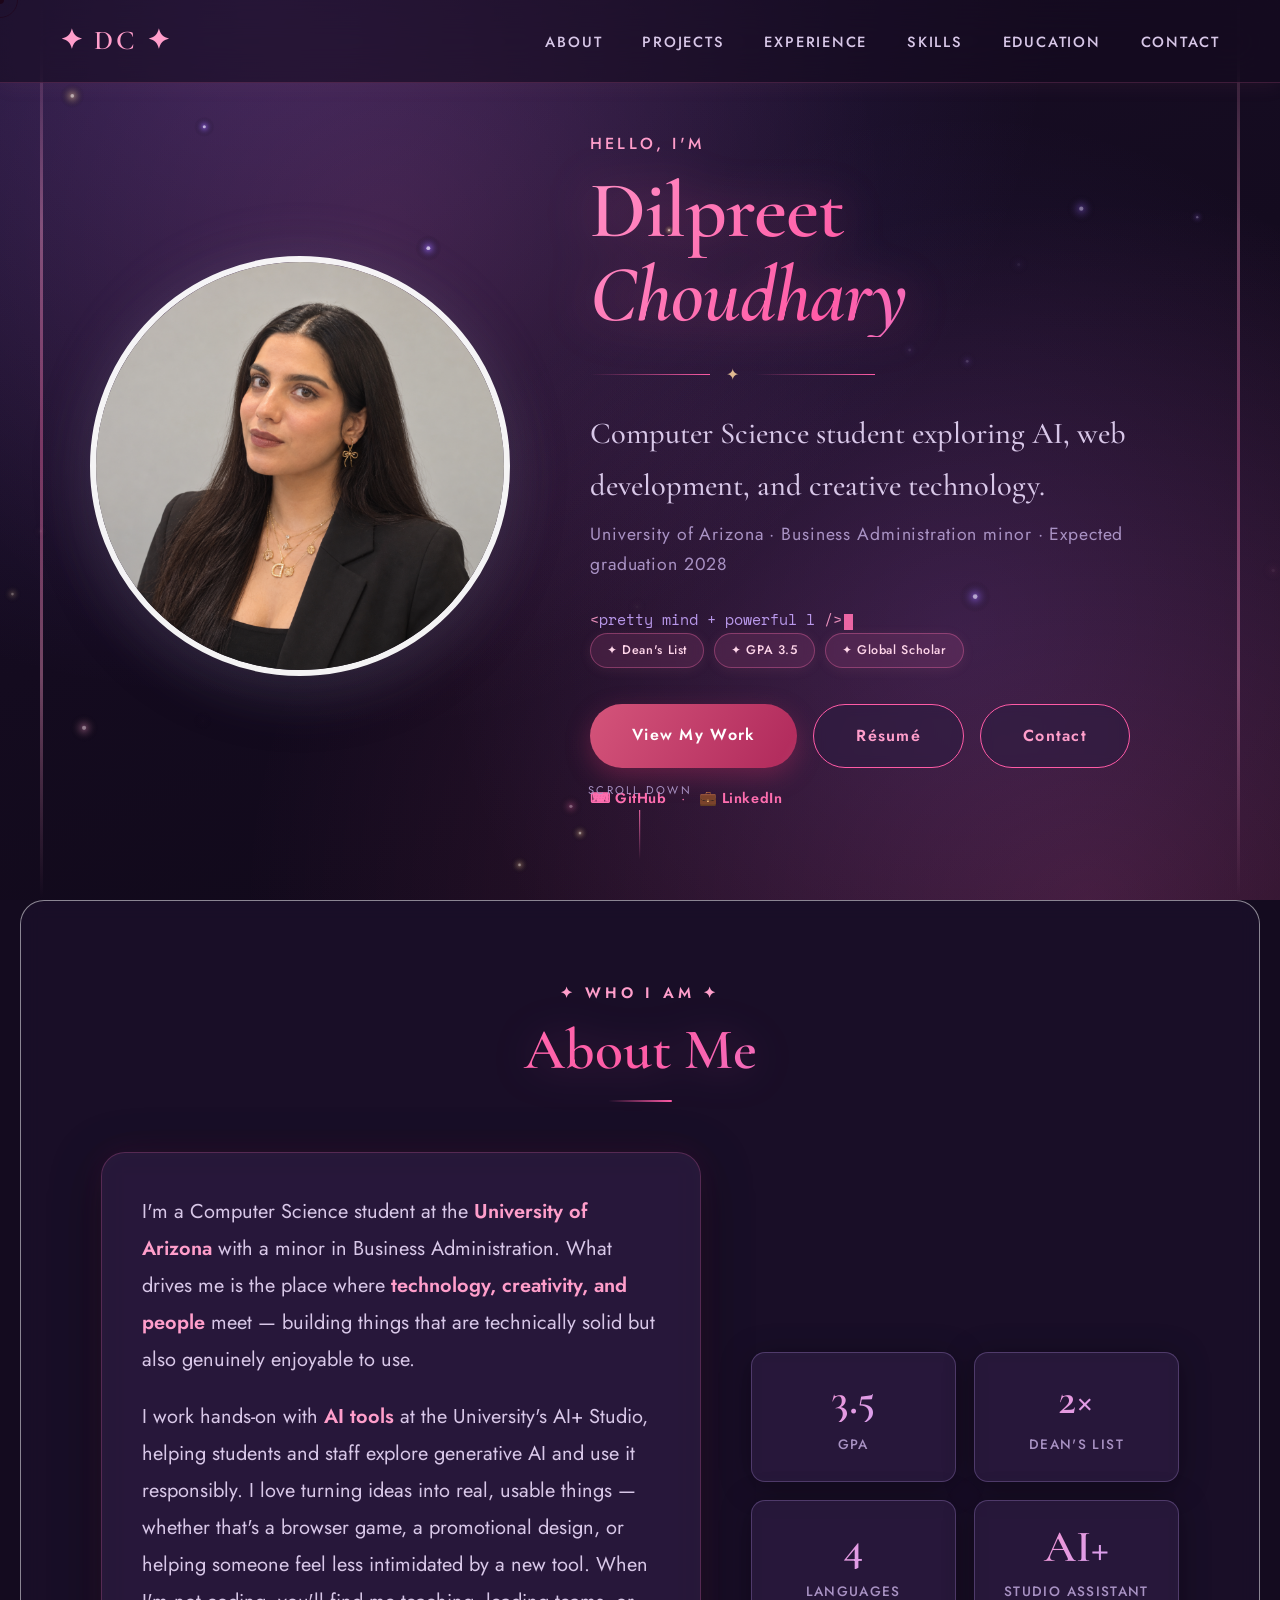
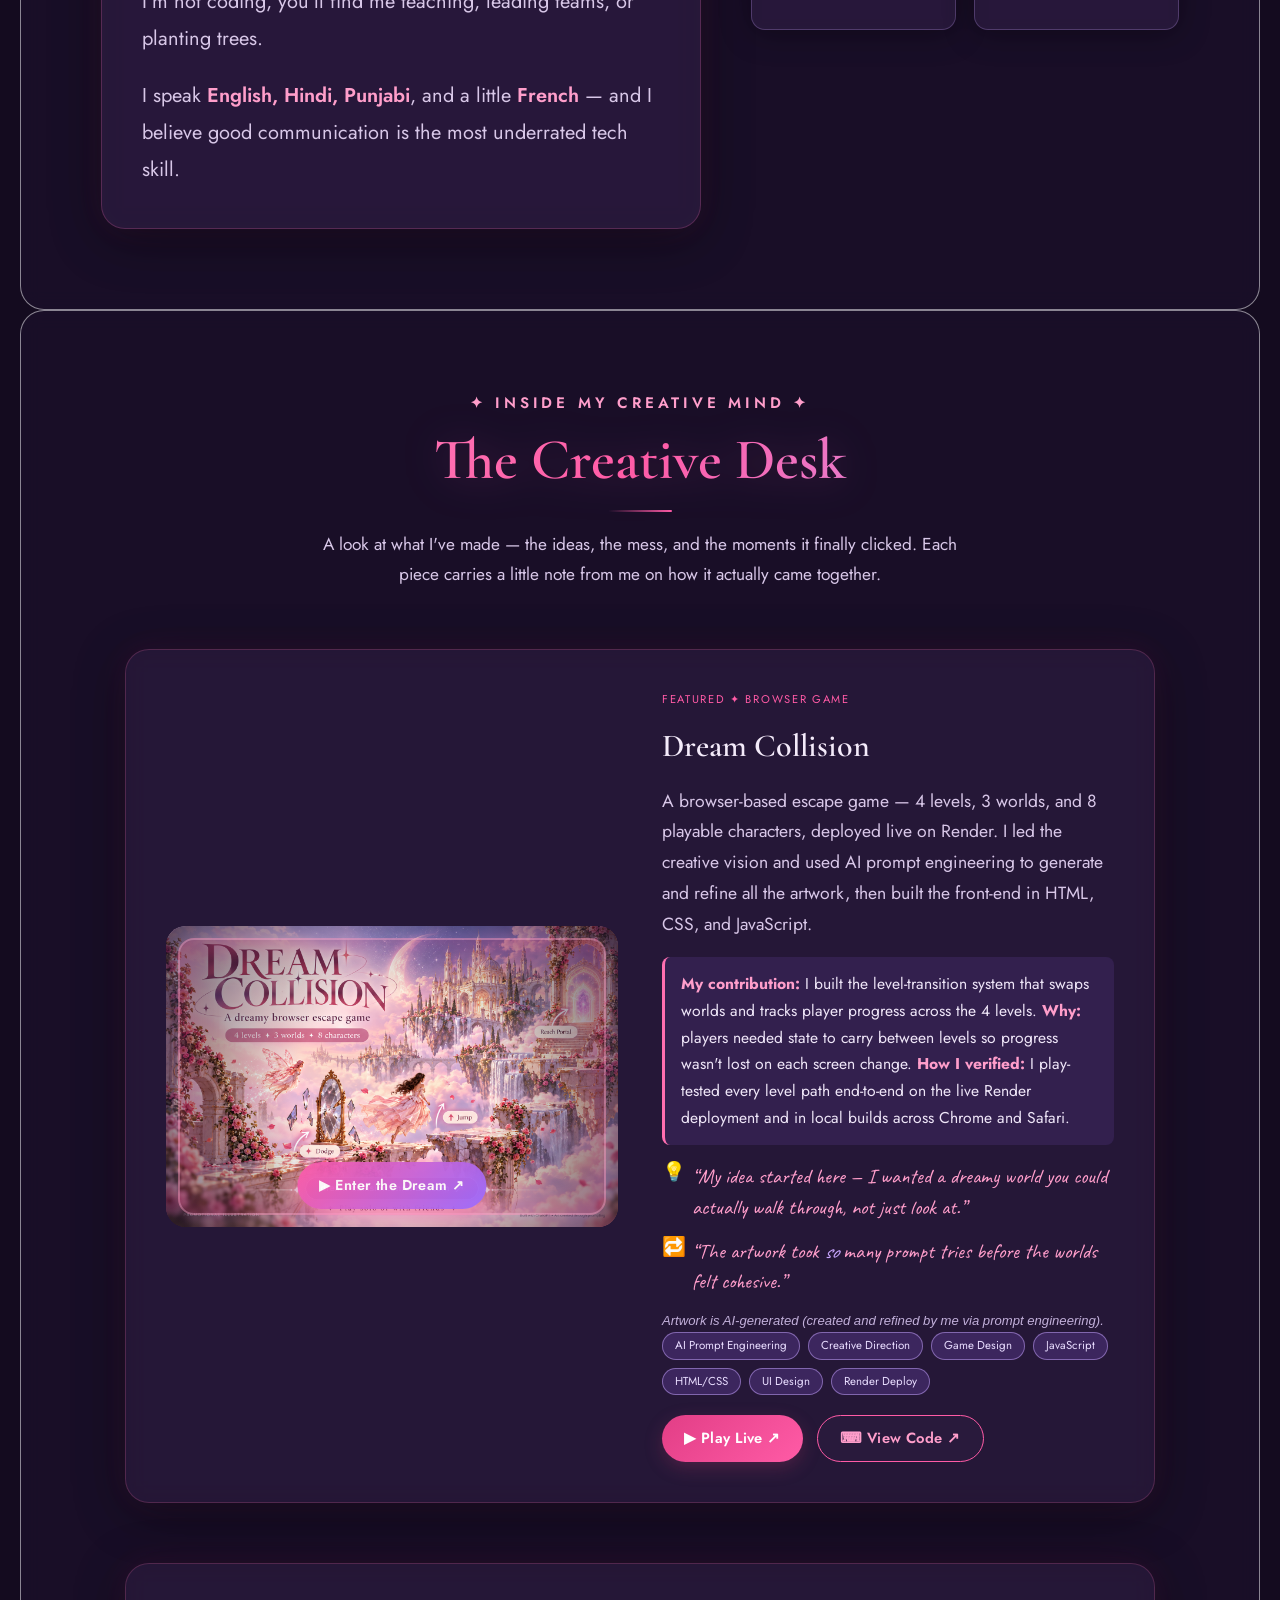
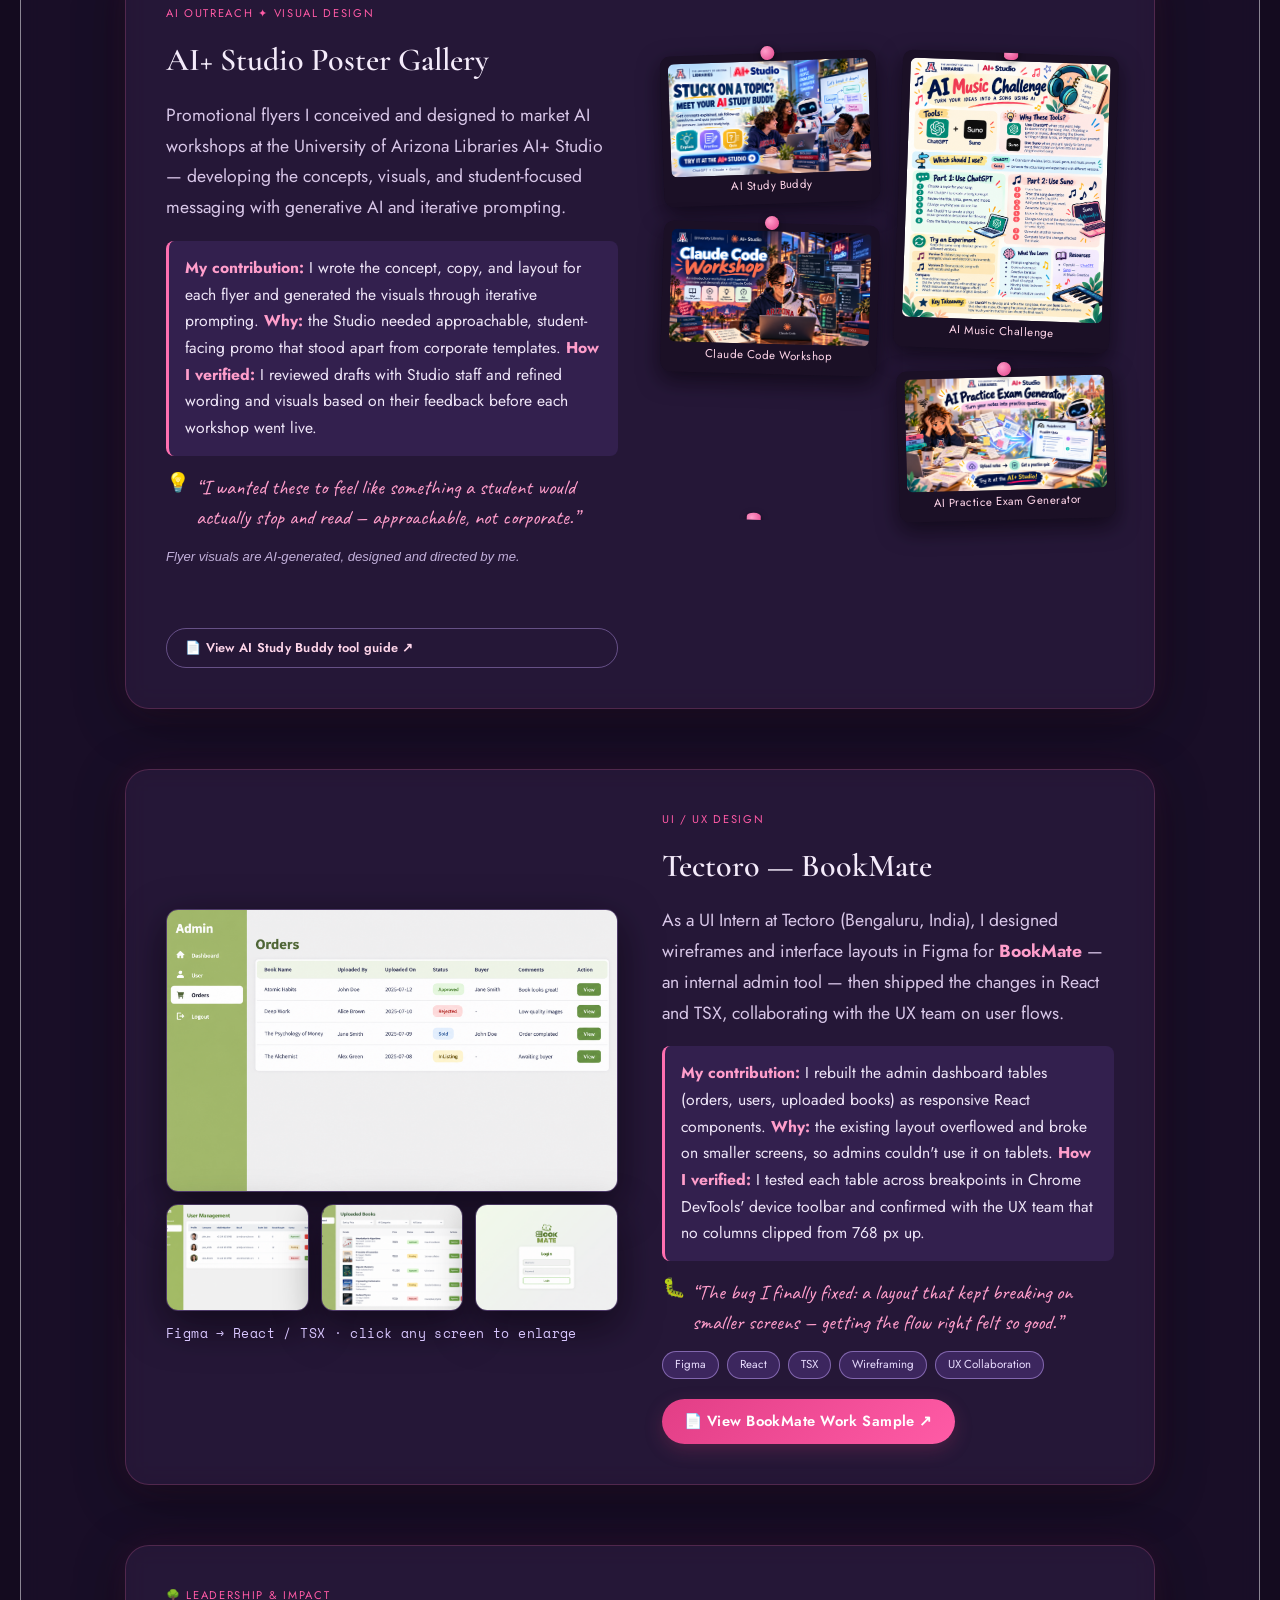
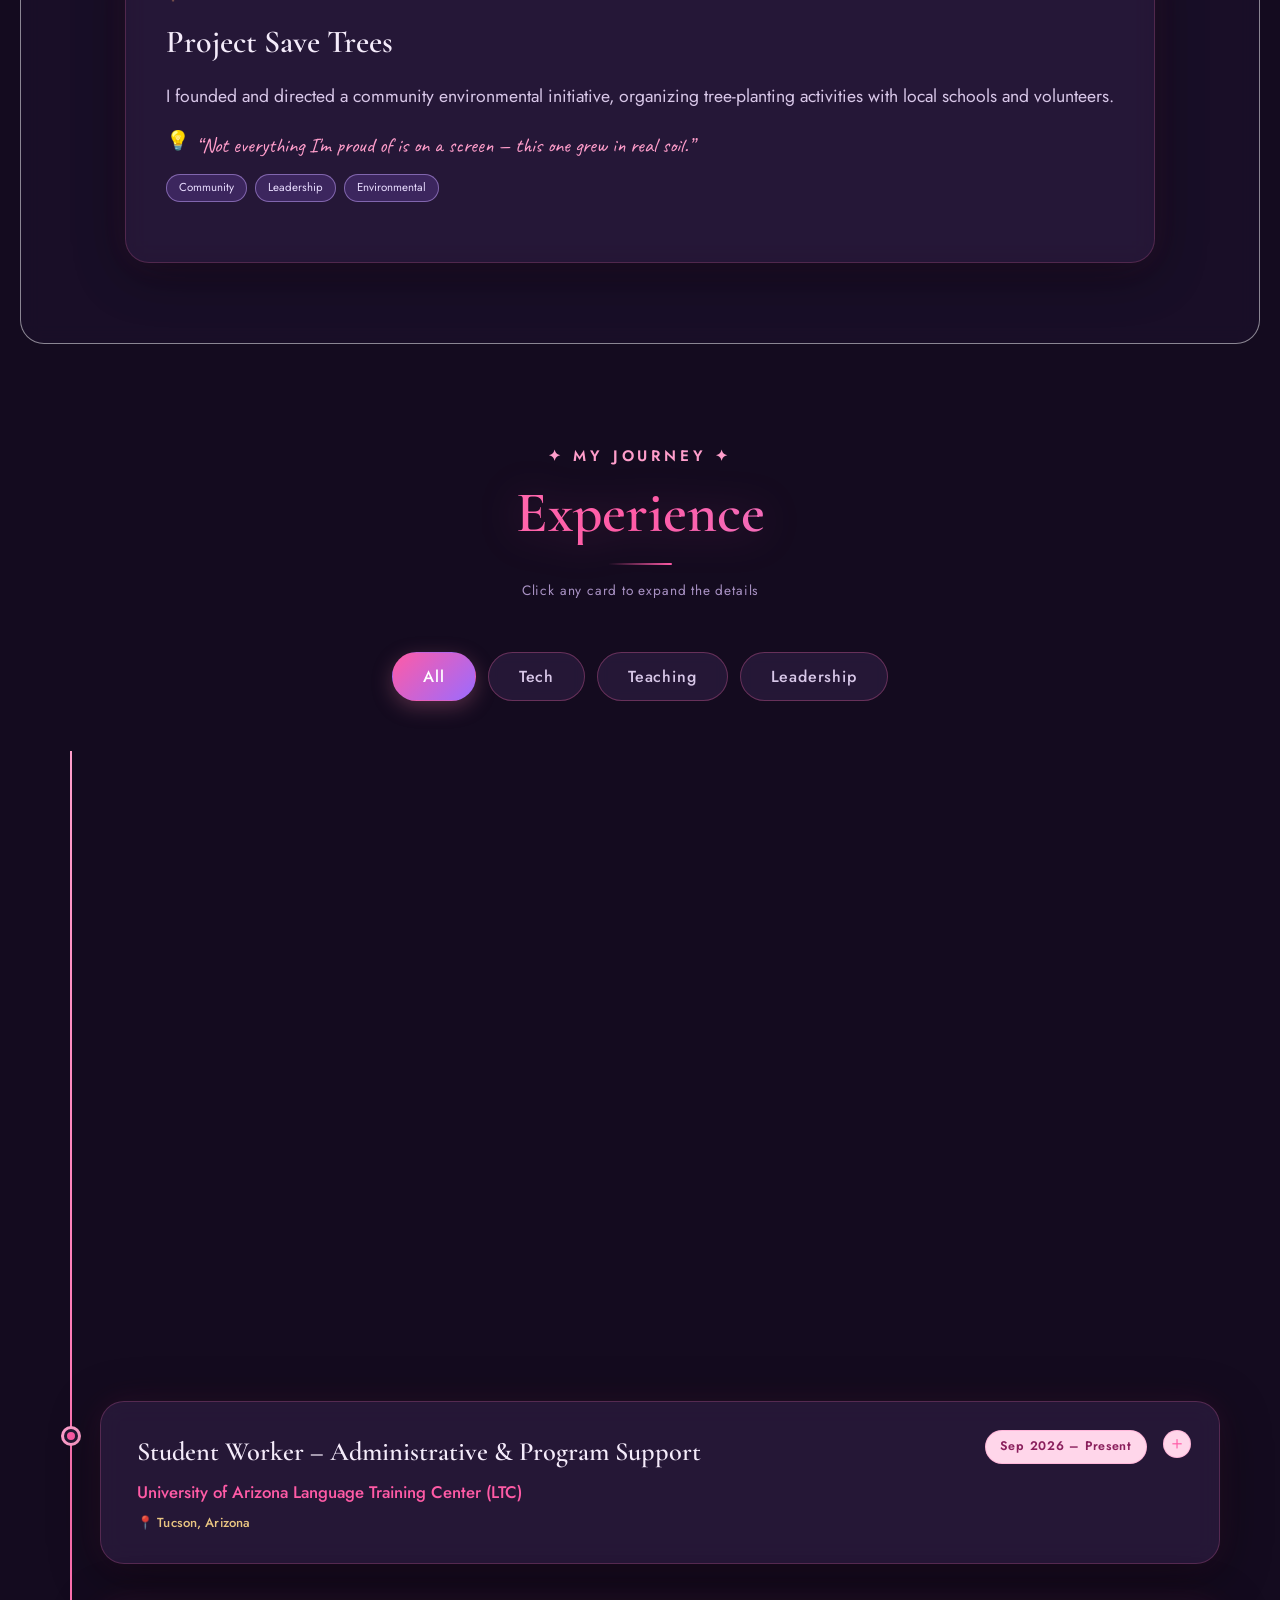
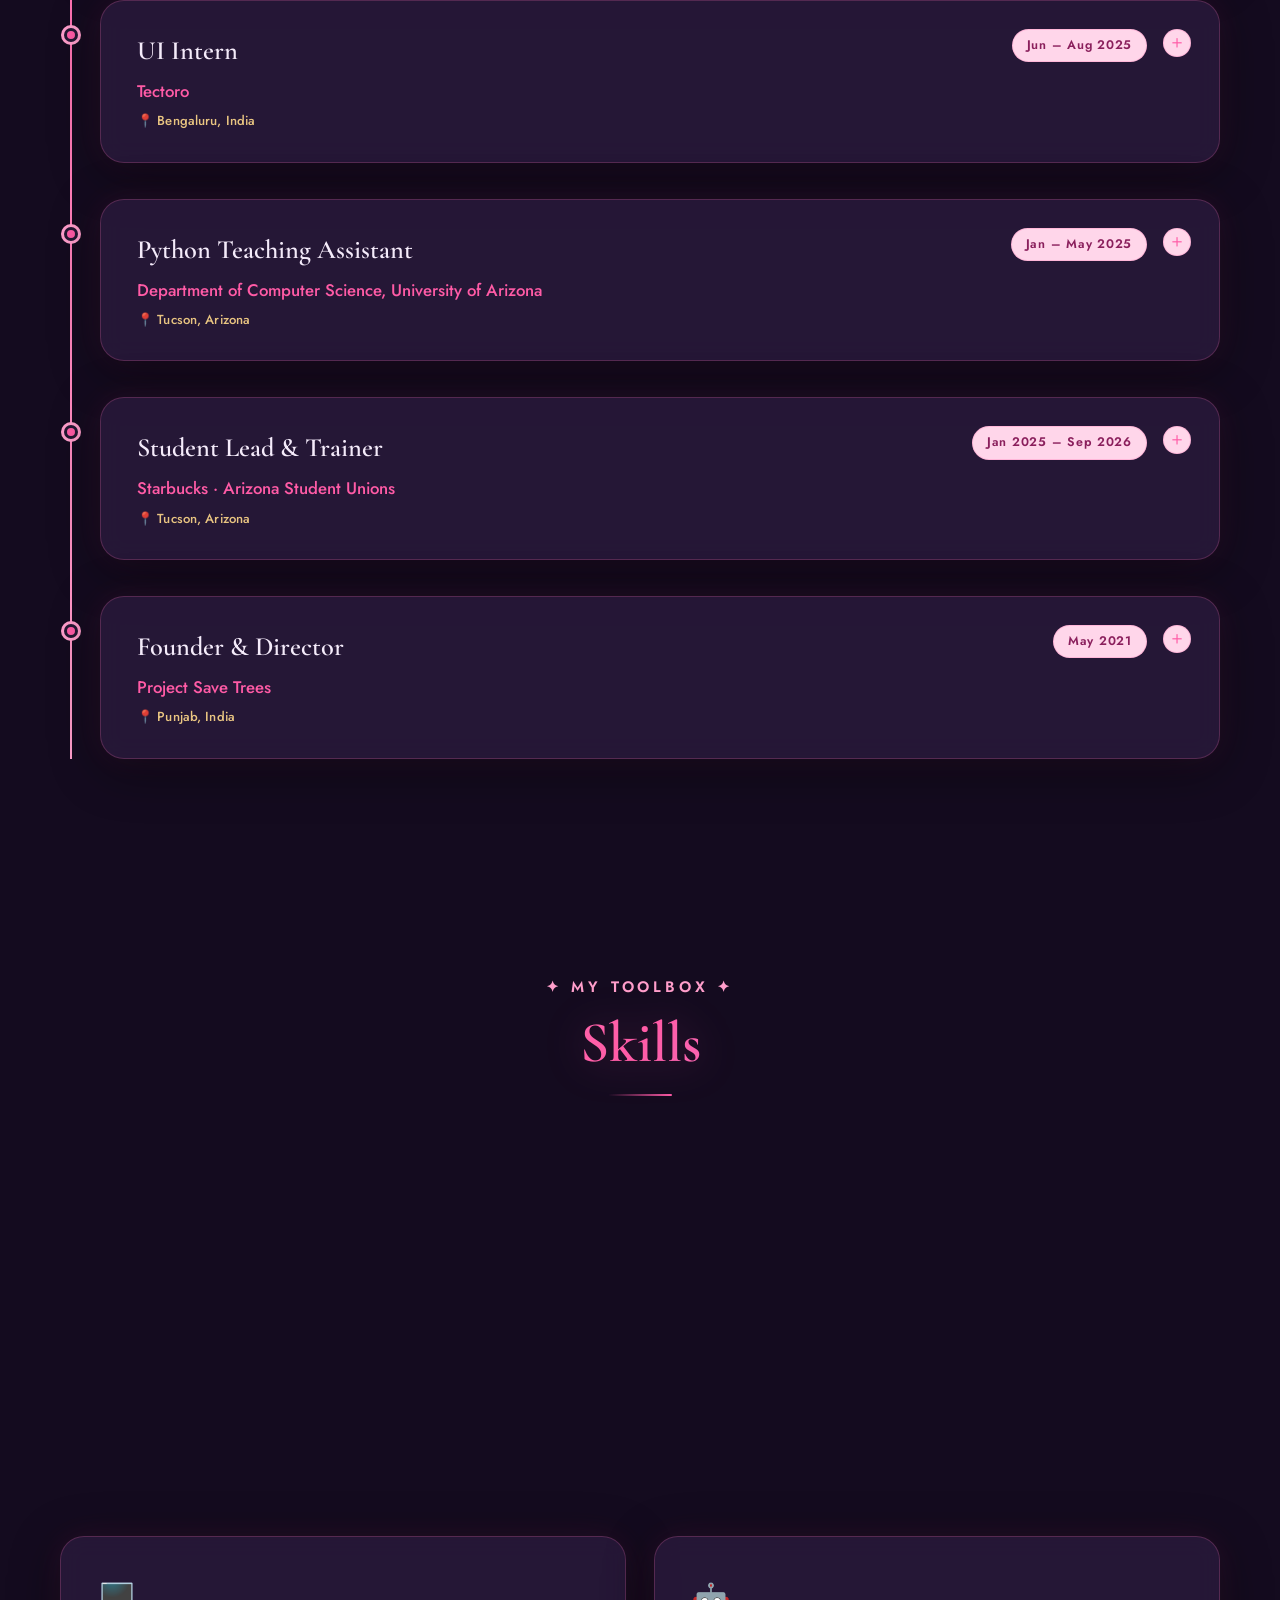
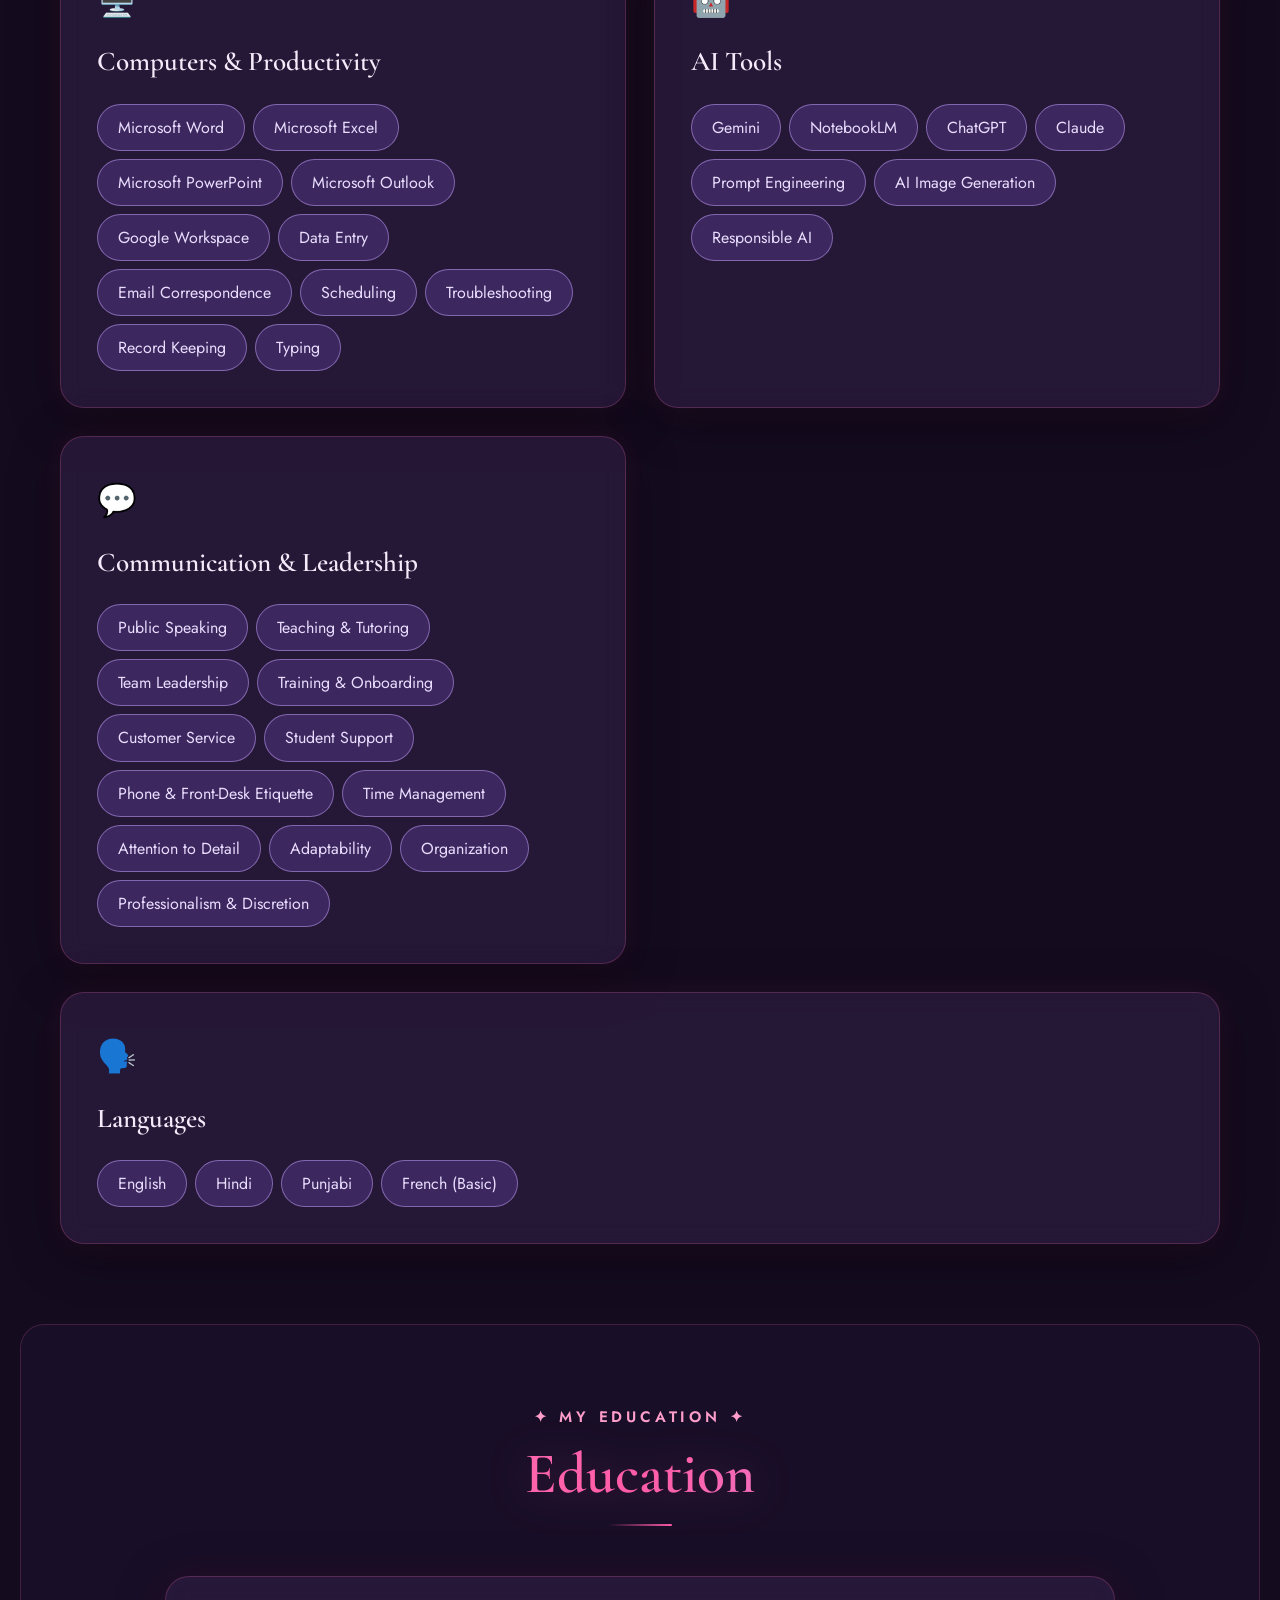
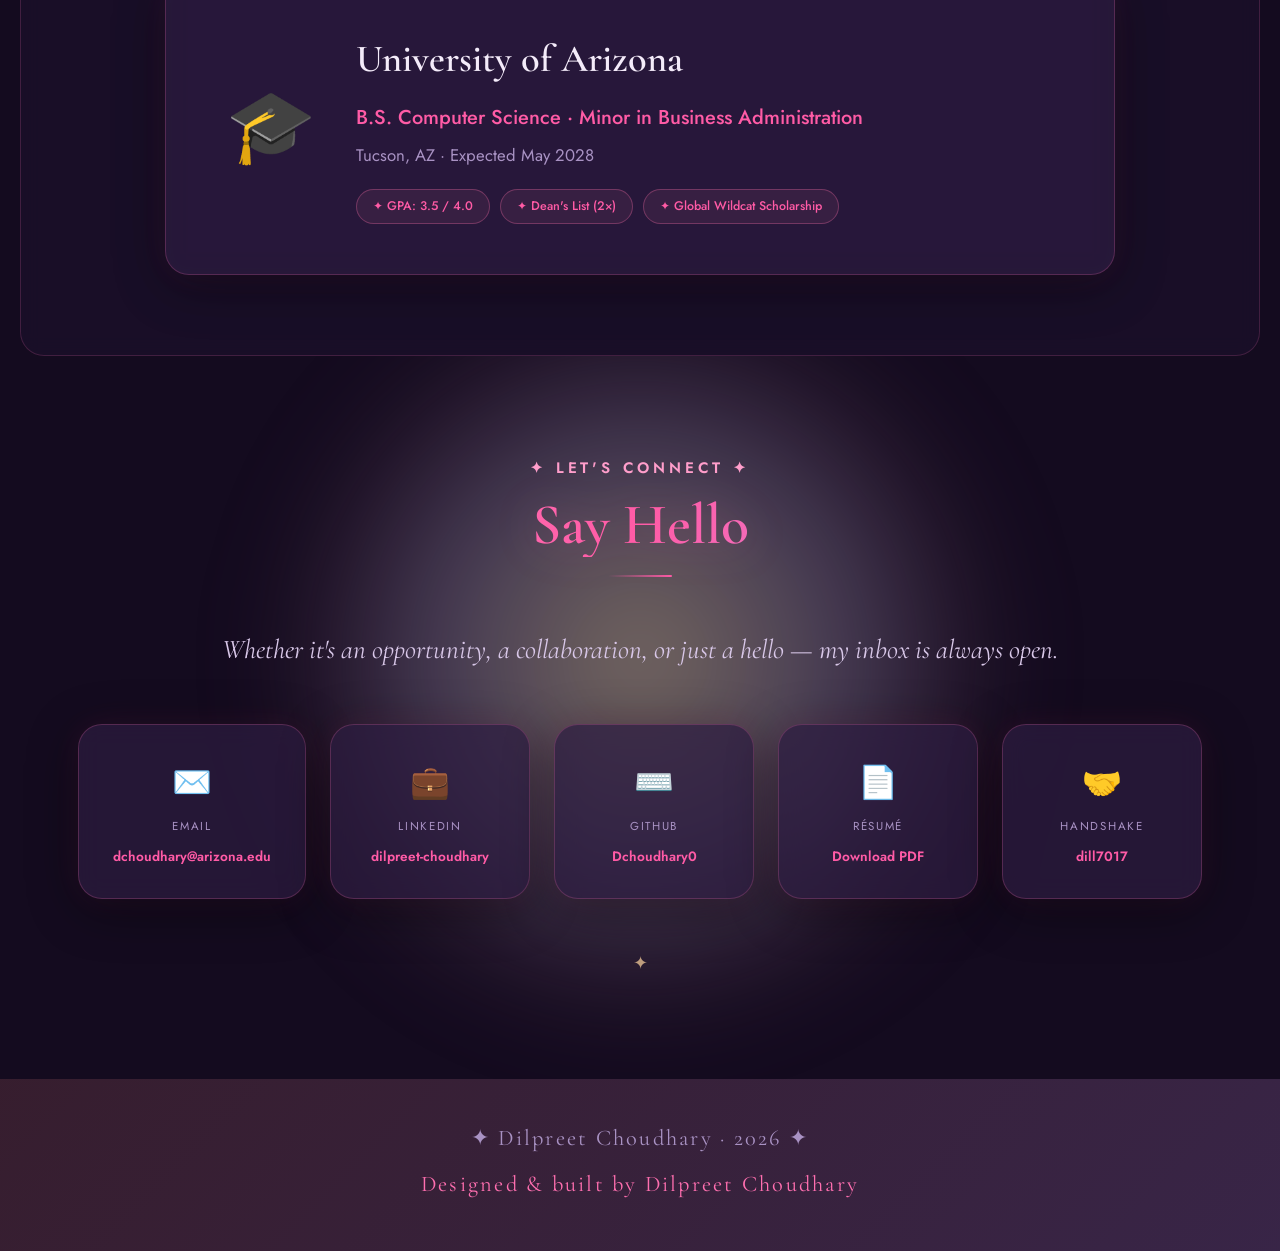
==== commit 820efbd6: "Set Project Save Trees location to Punjab, India" ====
--- a/index.html
+++ b/index.html
@@ -484,7 +484,7 @@
             <div>
               <h3 class="tl-role">Founder & Director</h3>
               <p class="tl-org">Project Save Trees</p>
-              <p class="tl-location">📍 India</p>
+              <p class="tl-location">📍 Punjab, India</p>
             </div>
             <span class="tl-date">May 2021</span>
           </div>
